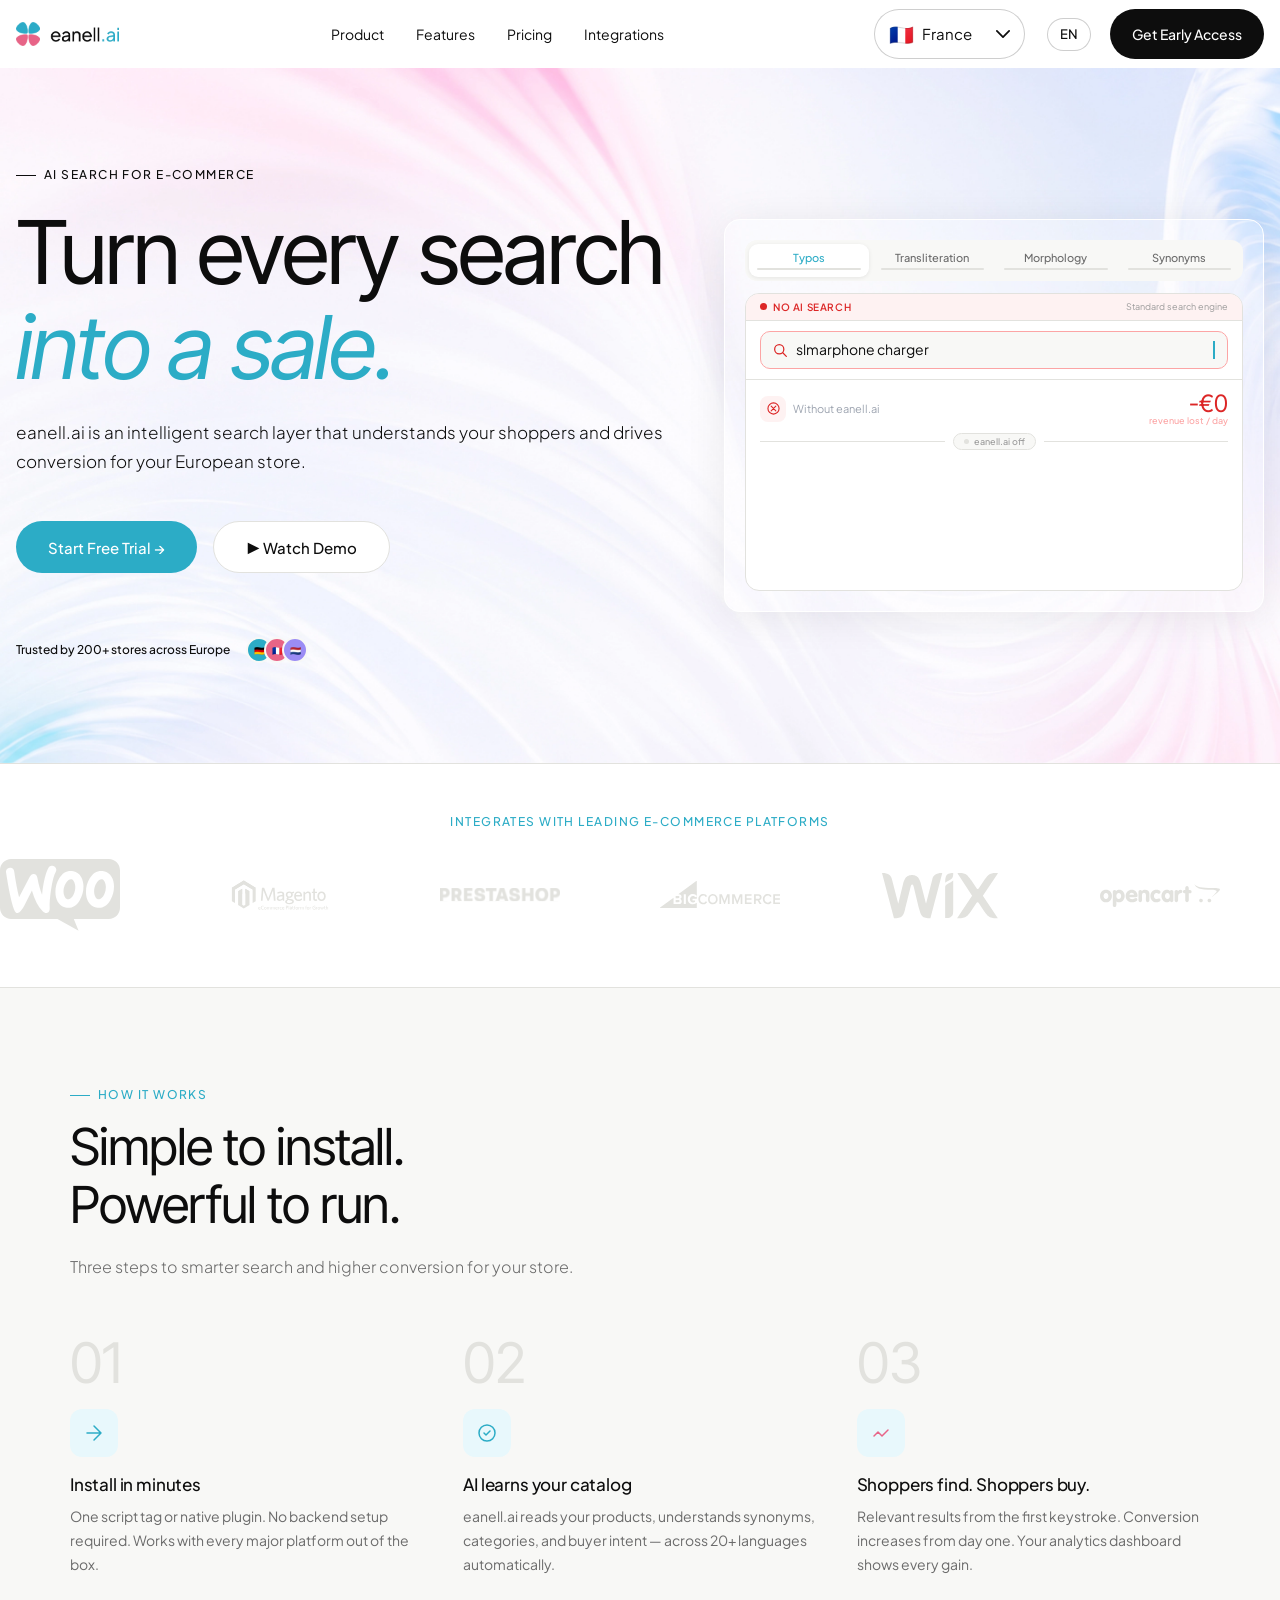
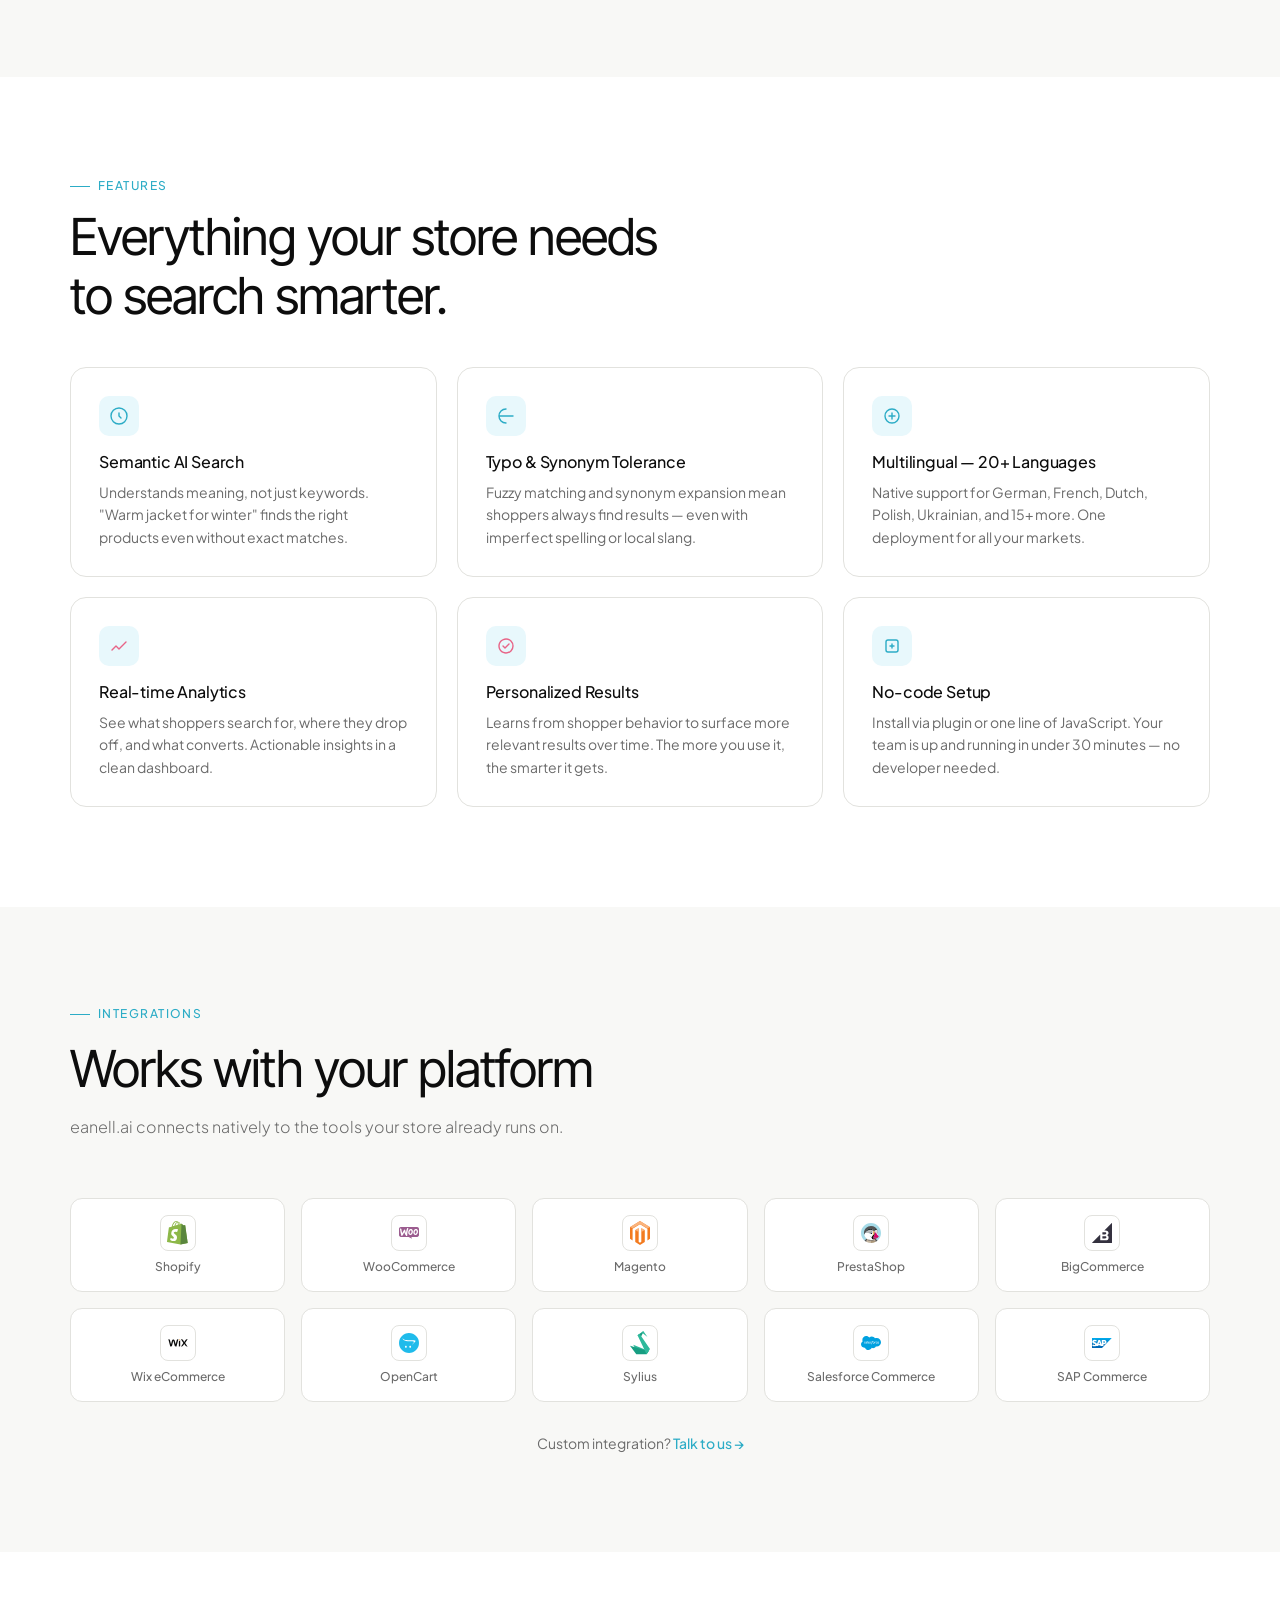
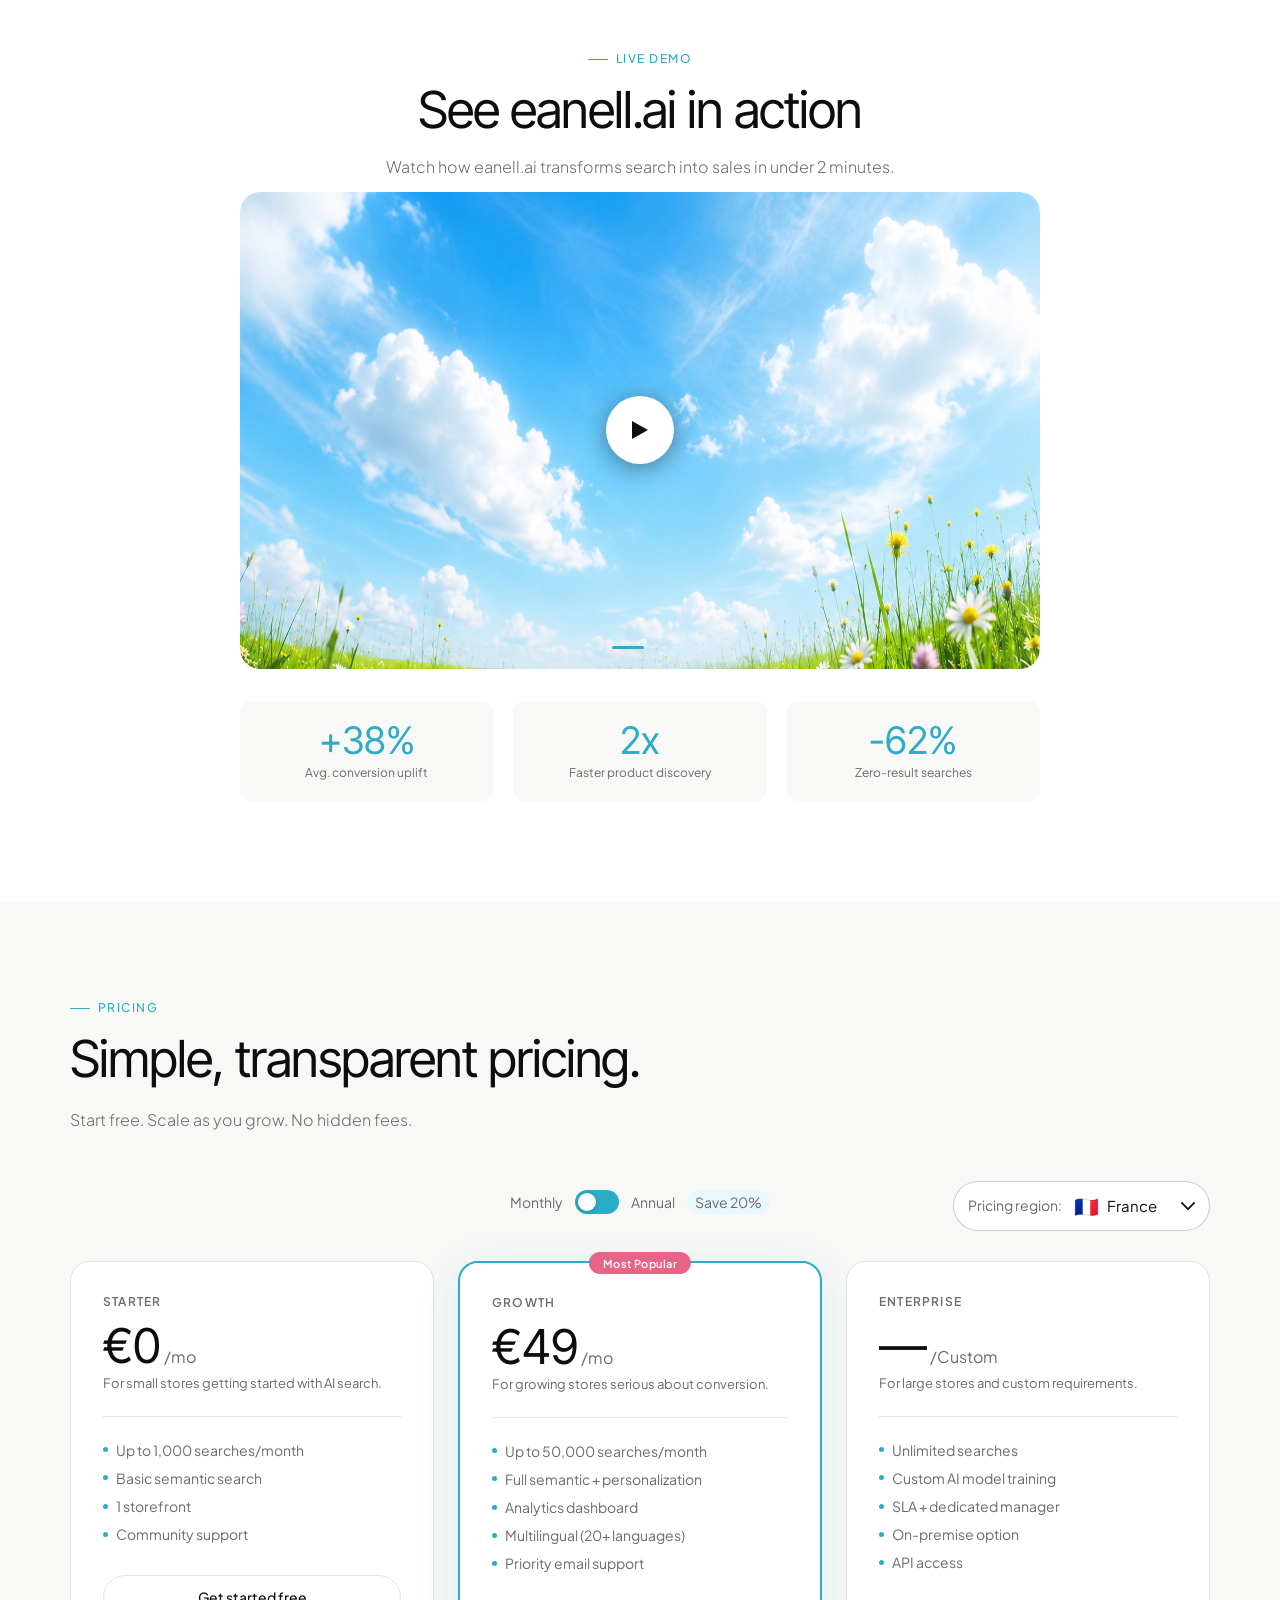
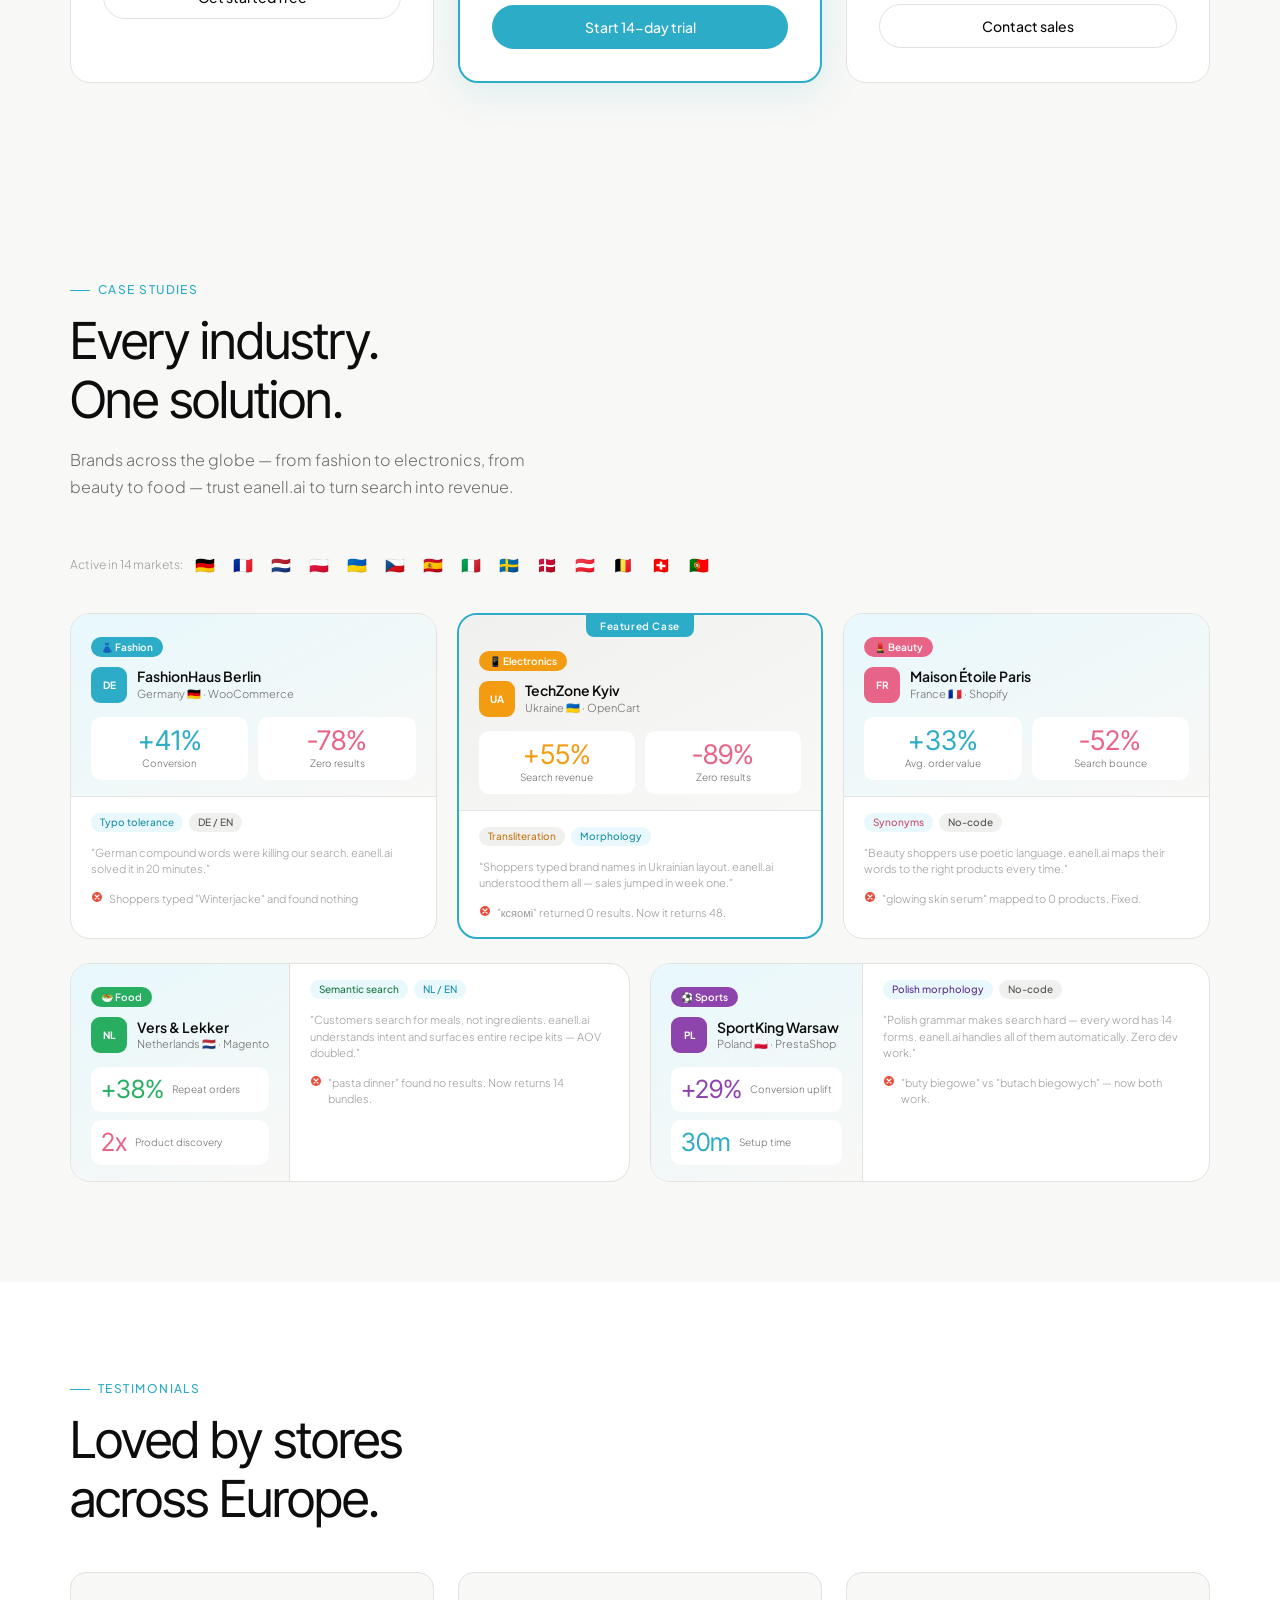
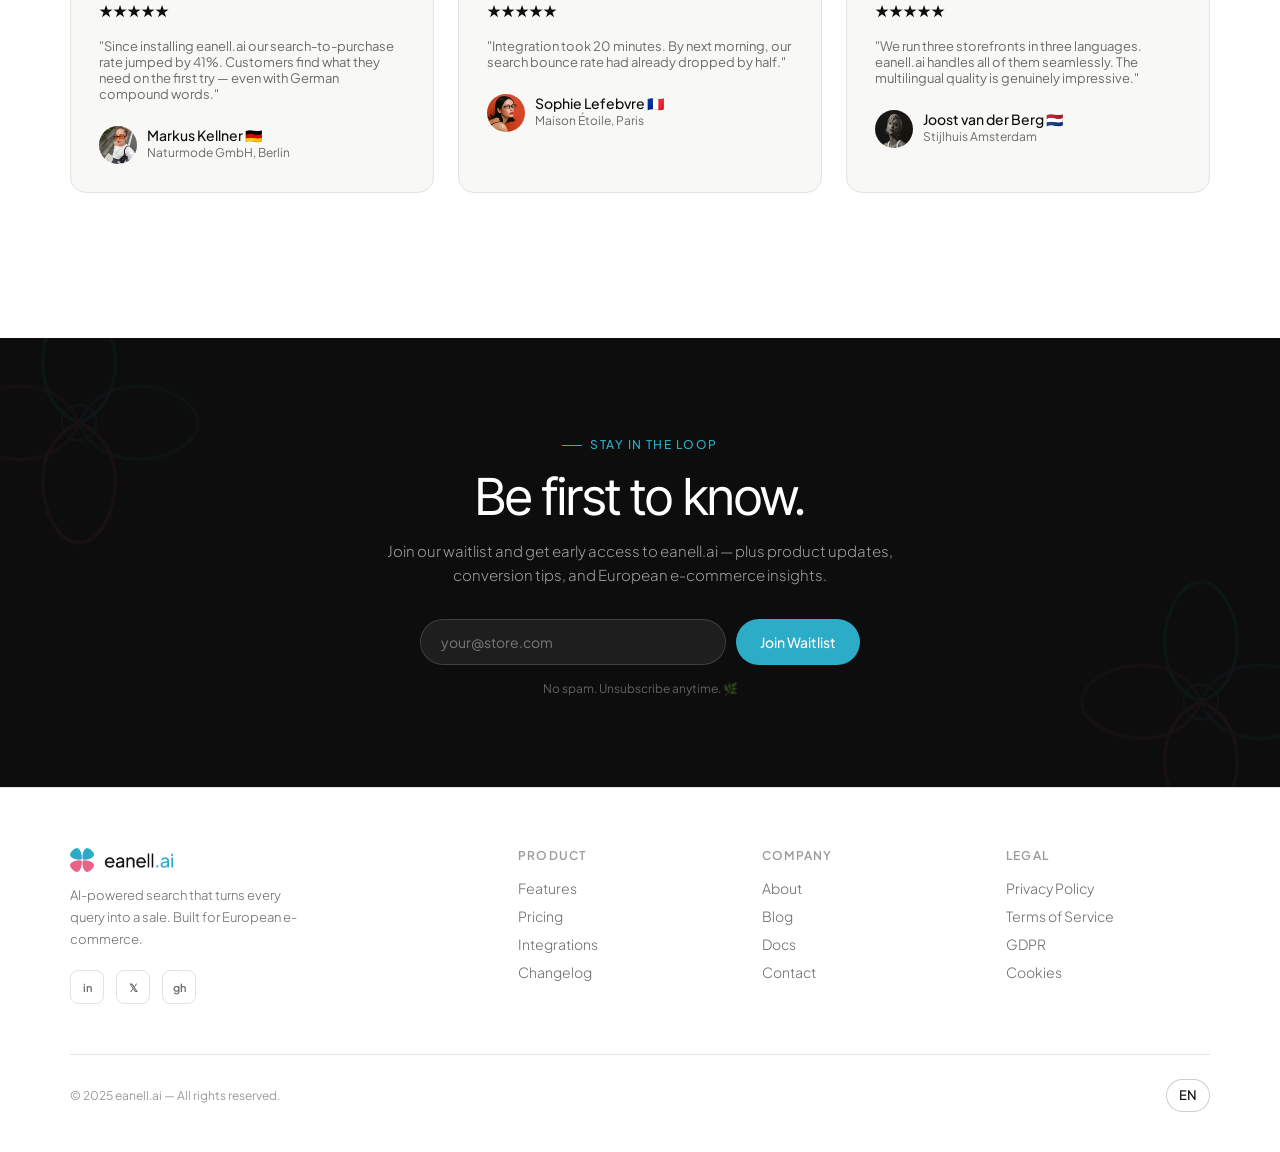
==== index.html @ e29afe1b "load" ====
<!doctype html>
<html lang="en">
	<head>
		<meta charset="UTF-8">
		<meta name="viewport" content="width=device-width, initial-scale=1, maximum-scale=1, minimum-scale=1, user-scalable=no">
		<link rel="preconnect" href="https://fonts.googleapis.com">
		<link rel="preconnect" href="https://fonts.gstatic.com" crossorigin="">
		<link rel="shortcut icon" href="./assets/img/favicon.ico">
		<title>Home Page</title>
		<link rel="modulepreload" crossorigin="" href="./js/app.min.js?v=1781347874906">
		<link rel="modulepreload" crossorigin="" href="./js/main.min.js?v=1781347874906">
		<link rel="modulepreload" crossorigin="" href="./js/slider.min.js?v=1781347874906">
		<link rel="modulepreload" crossorigin="" href="./js/hero.min.js?v=1781347874906">
		<link rel="modulepreload" crossorigin="" href="./js/dynamic.min.js?v=1781347874906">
		<link rel="modulepreload" crossorigin="" href="./js/menu.min.js?v=1781347874906">
		<link rel="stylesheet" crossorigin="" href="./css/style.min.css?v=1781347874906">
		<link href="https://fonts.googleapis.com/css2?family=Inter+Tight:ital@0;1&family=Plus+Jakarta+Sans:ital,wght@0,200..800;1,200..800&display=swap" rel="stylesheet">
		<link rel="stylesheet" crossorigin="" href="./css/main.min.css?v=1781347874906">
		<link rel="stylesheet" crossorigin="" href="./css/slider.min.css?v=1781347874906">
		<link rel="stylesheet" crossorigin="" href="./css/hero.min.css?v=1781347874906">
		<link rel="stylesheet" crossorigin="" href="./css/menu.min.css?v=1781347874906">
		<link rel="stylesheet" crossorigin="" href="./css/cases.min.css?v=1781347874906">
		<link rel="stylesheet" crossorigin="" href="./css/features.min.css?v=1781347874906">
		<link rel="stylesheet" crossorigin="" href="./css/howitworks.min.css?v=1781347874906">
		<link rel="stylesheet" crossorigin="" href="./css/integrations.min.css?v=1781347874906">
		<link rel="stylesheet" crossorigin="" href="./css/letstalk.min.css?v=1781347874906">
		<link rel="stylesheet" crossorigin="" href="./css/linescroll.min.css?v=1781347874906">
		<link rel="stylesheet" crossorigin="" href="./css/livedemo.min.css?v=1781347874906">
		<link rel="stylesheet" crossorigin="" href="./css/pricing.min.css?v=1781347874906">
		<link rel="stylesheet" crossorigin="" href="./css/reviews.min.css?v=1781347874906">
		<link rel="stylesheet" crossorigin="" href="./css/footer.min.css?v=1781347874906">
		<link rel="stylesheet" crossorigin="" href="./css/header.min.css?v=1781347874906">
	</head>
	<body>
		<div class="wrapper" data-top-position="">
			<header class="header">
				<div class="header__container">
					<div class="header__body">
						<a href="#" class="header__logo">
							<img alt="logo" loading="lazy" src="./assets/img/logo.webp">
						</a>
						<div class="header__menu menu">
							<nav class="menu__body">
								<div class="menu__head"></div>
								<ul class="menu__list">
									<li class="menu__item">
										<a data-fls-scrollto="#cases" data-fls-scrollto-header="" href="#" class="menu__link">Product</a>
									</li>
									<li class="menu__item">
										<a data-fls-scrollto="#features" data-fls-scrollto-header="" href="#" class="menu__link">Features</a>
									</li>
									<li class="menu__item">
										<a data-fls-scrollto="#pricing" data-fls-scrollto-header="" href="#" class="menu__link">Pricing</a>
									</li>
									<li class="menu__item">
										<a data-fls-scrollto="#integrations" data-fls-scrollto-header="" href="#" class="menu__link">Integrations</a>
									</li>
								</ul>
							</nav>
							<div class="menu__actions">
								<div data-sel-block="" class="menu__region region-block">
									<button type="button" class="region-block__current" data-sel-block-current="">
										<span class="region-block__value">
											<span data-sel-block-value="">
												<span class="region-block__flag">🇫🇷</span>
												<span class="region-block__name">France</span>
											</span>
										</span>
										<span class="region-block__arrow">
											<svg width="16" height="9" viewbox="0 0 16 9" fill="none" xmlns="http://www.w3.org/2000/svg">
												<path d="M1 1L8 8L15 1" stroke="currentColor" stroke-width="2" stroke-linecap="round" stroke-linejoin="round"></path>
											</svg>
										</span>
									</button>
									<div class="region-block__dropdown" data-sel-block-dropdown="">
										<div class="region-block__head">
											<div class="region-block__title">Your region is France</div>
											<div class="region-block__text">We’ll personalize content for you region</div>
											<button type="button" class="region-block__btn button">Yes, France is correct</button>
											<form class="region-block__search search-field">
												<input autocomplete="off" type="text" name="search" placeholder="Search" class="search-field__input">
												<button type="submit" class="search-field__icon">
													<svg width="18" height="18" viewbox="0 0 18 18" fill="none" xmlns="http://www.w3.org/2000/svg">
														<path d="M6.75 11.25L2.25 15.75M10.5 12.75C13.3995 12.75 15.75 10.3995 15.75 7.5C15.75 4.60051 13.3995 2.25 10.5 2.25C7.6005 2.25 5.25 4.60051 5.25 7.5C5.25 10.3995 7.6005 12.75 10.5 12.75Z" stroke="currentColor" stroke-width="2" stroke-linecap="round" stroke-linejoin="round"></path>
													</svg>
												</button>
											</form>
										</div>
										<div class="region-block__scroll">
											<div class="region-block__options">
												<button data-sel-block-btn="" type="button" class="region-block__option is-active">
													<span class="region-block__flag">🇫🇷</span>
													<span class="region-block__name">France</span>
												</button>
												<button data-sel-block-btn="" type="button" class="region-block__option">
													<span class="region-block__flag">🇺🇦</span>
													<span class="region-block__name">Ukraine</span>
												</button>
												<button data-sel-block-btn="" type="button" class="region-block__option">
													<span class="region-block__flag">🇺🇸</span>
													<span class="region-block__name">USA</span>
												</button>
												<button data-sel-block-btn="" type="button" class="region-block__option">
													<span class="region-block__flag">🇩🇪</span>
													<span class="region-block__name">Germany</span>
												</button>
												<button data-sel-block-btn="" type="button" class="region-block__option">
													<span class="region-block__flag">🇵🇱</span>
													<span class="region-block__name">Poland</span>
												</button>
											</div>
										</div>
									</div>
								</div>
								<div data-fls-dynamic=".menu__head, 768" class="menu__lang lang-block" data-drop-block="">
									<button type="button" class="lang-block__current" data-drop-toggle="">EN</button>
									<div class="lang-block__dropdown">
										<a href="#" class="lang-block__link is-active">English</a>
										<a href="#" class="lang-block__link">Українська</a>
									</div>
								</div>
								<button data-fls-scrollto="#letstalk" data-fls-scrollto-header="" type="button" class="menu__btn button button--third">Get Early Access</button>
								<button type="button" data-fls-menu="" class="menu__icon icon-menu">
									<span></span>
								</button>
							</div>
						</div>
					</div>
				</div>
			</header>
			<main class="page">
				<section class="hero">
					<div class="hero__container">
						<div class="hero__body">
							<div class="hero__content">
								<div class="hero__subtitle subtitle">AI Search for E-commerce</div>
								<h1 class="hero__title title title--h1">
									Turn every search
									<br>
									<span>into a sale.</span>
								</h1>
								<div class="hero__text">
									eanell.ai is an intelligent search layer that understands your
					shoppers and drives conversion for your European store.
								</div>
								<div class="hero__btns">
									<a href="#" class="hero__btn button">Start Free Trial →</a>
									<a data-fls-scrollto="#livedemo" data-fls-scrollto-header="" href="#" class="hero__btn button button--secondary">▶ Watch Demo</a>
								</div>
								<div class="hero__bottom">
									<div class="hero__bottom-text">Trusted by 200+ stores across Europe</div>
									<div class="hero__bottom-items">
										<div class="hero__bottom-item">🇩🇪</div>
										<div class="hero__bottom-item">🇫🇷</div>
										<div class="hero__bottom-item">🇳🇱</div>
									</div>
								</div>
							</div>
							<!-- Mockup компонент -->
							<div class="hero__mockup">
								<div class="mockup">
									<div class="mockup__container">
										<!-- Табы -->
										<div class="mockup__tabs">
											<button class="mockup__tab active" data-mockup="tab-btn" id="mockup-tab-0">
												<span data-mockup="tab-label">Typos</span>
												<div class="mockup__progress-bar">
													<div class="mockup__progress-fill" id="mockup-prog-0"></div>
												</div>
											</button>
											<button class="mockup__tab" data-mockup="tab-btn" id="mockup-tab-1">
												<span data-mockup="tab-label">Transliteration</span>
												<div class="mockup__progress-bar">
													<div class="mockup__progress-fill" id="mockup-prog-1"></div>
												</div>
											</button>
											<button class="mockup__tab" data-mockup="tab-btn" id="mockup-tab-2">
												<span data-mockup="tab-label">Morphology</span>
												<div class="mockup__progress-bar">
													<div class="mockup__progress-fill" id="mockup-prog-2"></div>
												</div>
											</button>
											<button class="mockup__tab" data-mockup="tab-btn" id="mockup-tab-3">
												<span data-mockup="tab-label">Synonyms</span>
												<div class="mockup__progress-bar">
													<div class="mockup__progress-fill" id="mockup-prog-3"></div>
												</div>
											</button>
										</div>
										<!-- Карточка поиска -->
										<div class="mockup__card">
											<!-- Статус бар -->
											<div class="mockup__status-bar" data-mockup="status-bar">
												<div class="mockup__status-left">
													<div class="mockup__status-dot" data-mockup="status-dot"></div>
													<span class="mockup__status-text" data-mockup="status-text">No AI Search</span>
												</div>
												<span class="mockup__status-right" data-mockup="status-right">Standard search
									engine</span>
											</div>
											<!-- Строка поиска -->
											<div class="mockup__search-bar">
												<div class="mockup__search-input" data-mockup="search-input">
													<span class="mockup__search-icon">
														<svg width="15" height="15" viewbox="0 0 18 18" fill="none">
															<circle cx="7.5" cy="7.5" r="5.5" stroke="#dc2626" stroke-width="1.5" data-mockup="icon-circle"></circle>
															<path d="M12 12L16 16" stroke="#dc2626" stroke-width="1.5" stroke-linecap="round" data-mockup="icon-line"></path>
														</svg>
													</span>
													<span class="mockup__search-query" data-mockup="query"></span>
													<span class="mockup__search-badge" data-mockup="badge"></span>
													<span class="mockup__search-cursor"></span>
												</div>
											</div>
											<!-- Блок с деньгами -->
											<div class="mockup__money">
												<!-- Без AI -->
												<div class="mockup__row-without">
													<div class="mockup__row-left">
														<div class="mockup__icon-box mockup__icon-box--error">
															<svg width="13" height="13" viewbox="0 0 14 14" fill="none">
																<circle cx="7" cy="7" r="6" stroke="#dc2626" stroke-width="1.2"></circle>
																<path d="M4.5 4.5l5 5M9.5 4.5l-5 5" stroke="#dc2626" stroke-width="1.2" stroke-linecap="round"></path>
															</svg>
														</div>
														<span class="mockup__row-label mockup__row-label--error" data-mockup="without-label">Without eanell.ai</span>
													</div>
													<div class="mockup__counter">
														<div class="mockup__counter-value mockup__counter-value--loss" data-mockup="lost-counter">-€0</div>
														<div class="mockup__counter-label mockup__counter-label--loss" data-mockup="lost-sub">revenue lost / day</div>
													</div>
												</div>
												<!-- Разделитель -->
												<div class="mockup__divider">
													<div class="mockup__divider-line"></div>
													<div class="mockup__ai-switch" data-mockup="ai-switch">
														<div class="mockup__ai-dot" data-mockup="ai-dot"></div>
														<span class="mockup__ai-text" data-mockup="ai-text">eanell.ai off</span>
													</div>
													<div class="mockup__divider-line"></div>
												</div>
												<!-- С AI -->
												<div class="mockup__row-with" data-mockup="row-with">
													<div class="mockup__row-left">
														<div class="mockup__icon-box mockup__icon-box--success">
															<svg width="13" height="13" viewbox="0 0 14 14" fill="none">
																<circle cx="7" cy="7" r="6" stroke="var(--color-cyan-47)" stroke-width="1.2"></circle>
																<path d="M4 7l2.5 2.5L10 4" stroke="var(--color-cyan-47)" stroke-width="1.2" stroke-linecap="round" stroke-linejoin="round"></path>
															</svg>
														</div>
														<span class="mockup__row-label mockup__row-label--success">eanell.ai</span>
													</div>
													<div class="mockup__counter">
														<div class="mockup__counter-value mockup__counter-value--gain" data-mockup="earn-counter">+€0</div>
														<div class="mockup__counter-label mockup__counter-label--gain" data-mockup="earn-sub">revenue recovered / day</div>
													</div>
												</div>
											</div>
											<!-- Результаты поиска (товары) -->
											<div class="mockup__products" data-mockup="products">
												<div class="mockup__products-grid">
													<div class="mockup__product-card">
														<div class="mockup__product-img" id="mockup-p1-img">
															<img id="mockup-p1-photo" src="./assets/img/logos/nivea.svg" alt="">
														</div>
														<div class="mockup__product-info">
															<div class="mockup__product-name" id="mockup-p1-name">Nivea Day Cream</div>
															<div class="mockup__product-price mockup__product-price--teal" id="mockup-p1-price">€12</div>
														</div>
													</div>
													<div class="mockup__product-card">
														<div class="mockup__product-img" id="mockup-p2-img">
															<img id="mockup-p2-photo" src="./assets/img/logos/loreal-paris-black-logo.svg" alt="">
														</div>
														<div class="mockup__product-info">
															<div class="mockup__product-name" id="mockup-p2-name">L'Oréal Serum</div>
															<div class="mockup__product-price mockup__product-price--rose" id="mockup-p2-price">€24</div>
														</div>
													</div>
													<div class="mockup__product-card">
														<div class="mockup__product-img" id="mockup-p3-img">
															<img id="mockup-p3-photo" src="./assets/img/logos/vichy.svg" alt="">
														</div>
														<div class="mockup__product-info">
															<div class="mockup__product-name" id="mockup-p3-name">Vichy Eye Cream</div>
															<div class="mockup__product-price mockup__product-price--teal" id="mockup-p3-price">€18</div>
														</div>
													</div>
												</div>
											</div>
										</div>
									</div>
								</div>
							</div>
						</div>
					</div>
				</section>
				<script>
          document.addEventListener('DOMContentLoaded', function () {
            if (typeof initMockup === 'function') {
              initMockup('en');
            }
          });
				</script>
				<section class="linescroll">
					<div class="linescroll__container">
						<h2 class="linescroll__title">Integrates with leading e-commerce platforms</h2>
					</div>
					<div data-fls-marquee="" data-fls-marquee-space="100" class="linescroll__items">
						<div class="linescroll__item">
							<img src="./assets/img/logos/woocommerce.svg" width="120" height="72" alt="Image" loading="lazy">
						</div>
						<div class="linescroll__item">
							<img src="./assets/img/logos/magento.svg" width="120" height="56" alt="Image" loading="lazy">
						</div>
						<div class="linescroll__item">
							<img src="./assets/img/logos/prestashop.svg" width="120" height="14" alt="Image" loading="lazy">
						</div>
						<div class="linescroll__item">
							<img src="./assets/img/logos/bigcommerce.svg" width="120" height="28" alt="Image" loading="lazy">
						</div>
						<div class="linescroll__item">
							<img src="./assets/img/logos/wix.svg" width="120" height="47" alt="Image" loading="lazy">
						</div>
						<div class="linescroll__item">
							<img src="./assets/img/logos/opencart.svg" width="120" height="23" alt="Image" loading="lazy">
						</div>
						<div class="linescroll__item">
							<img src="./assets/img/logos/sylius.svg" width="120" height="35" alt="Image" loading="lazy">
						</div>
						<div class="linescroll__item">
							<img src="./assets/img/logos/salesforce.svg" width="120" height="84" alt="Image" loading="lazy">
						</div>
						<div class="linescroll__item">
							<img src="./assets/img/logos/sap.svg" width="120" height="59" alt="Image" loading="lazy">
						</div>
						<div class="linescroll__item">
							<img src="./assets/img/logos/shopify.svg" width="120" height="34" alt="Image" loading="lazy">
						</div>
					</div>
				</section>
				<section class="howitworks">
					<div class="howitworks__container">
						<div class="howitworks__head">
							<div class="howitworks__subtitle subtitle">How it works</div>
							<h2 class="howitworks__title title title--h2">
								Simple to install.
								<br>
								Powerful to run.
							</h2>
							<div class="howitworks__text">Three steps to smarter search and higher conversion for your store.</div>
						</div>
						<div class="howitworks__items">
							<div class="howitworks__item">
								<div class="howitworks__item-icon">
									<svg width="22" height="22" viewbox="0 0 22 22" fill="none" xmlns="http://www.w3.org/2000/svg">
										<path d="M4 11H18M11 18L18 11L11 4" stroke="#2CACC6" stroke-width="1.5" stroke-linecap="round" stroke-linejoin="round"></path>
									</svg>
								</div>
								<div class="howitworks__item-title">Install in minutes</div>
								<div class="howitworks__item-text">
									One script tag or native plugin. No backend setup
					required. Works with every major platform out of the
					box.
								</div>
							</div>
							<div class="howitworks__item">
								<div class="howitworks__item-icon">
									<svg width="22" height="22" viewbox="0 0 22 22" fill="none" xmlns="http://www.w3.org/2000/svg">
										<path d="M11 19C15.4183 19 19 15.4183 19 11C19 6.58172 15.4183 3 11 3C6.58172 3 3 6.58172 3 11C3 15.4183 6.58172 19 11 19Z" stroke="#2CACC6" stroke-width="1.5"></path>
										<path d="M8 11L10 13L14 9" stroke="#2CACC6" stroke-width="1.5" stroke-linecap="round" stroke-linejoin="round"></path>
									</svg>
								</div>
								<div class="howitworks__item-title">AI learns your catalog</div>
								<div class="howitworks__item-text">
									eanell.ai reads your products, understands
					synonyms, categories, and buyer intent — across
					20+ languages automatically.
								</div>
							</div>
							<div class="howitworks__item">
								<div class="howitworks__item-icon">
									<svg width="22" height="22" viewbox="0 0 22 22" fill="none" xmlns="http://www.w3.org/2000/svg">
										<path d="M4 14L8 10L12 14L18 8" stroke="#E86487" stroke-width="1.5" stroke-linecap="round" stroke-linejoin="round"></path>
									</svg>
								</div>
								<div class="howitworks__item-title">Shoppers find. Shoppers buy.</div>
								<div class="howitworks__item-text">
									Relevant results from the first keystroke. Conversion
					increases from day one. Your analytics dashboard
					shows every gain.
								</div>
							</div>
						</div>
					</div>
				</section>
				<section id="features" class="features">
					<div class="features__container">
						<div class="features__head">
							<div class="features__subtitle subtitle">Features</div>
							<h2 class="features__title title title--h2">Everything your store needs to search smarter.</h2>
						</div>
						<div class="features__items">
							<div class="features__item">
								<div class="features__item-icon">
									<svg width="20" height="20" viewbox="0 0 20 20" fill="none" xmlns="http://www.w3.org/2000/svg">
										<path d="M2 10C2 12.1217 2.84285 14.1566 4.34315 15.6569C5.84344 17.1571 7.87827 18 10 18C12.1217 18 14.1566 17.1571 15.6569 15.6569C17.1571 14.1566 18 12.1217 18 10C18 7.87827 17.1571 5.84344 15.6569 4.34315C14.1566 2.84285 12.1217 2 10 2C7.87827 2 5.84344 2.84285 4.34315 4.34315C2.84285 5.84344 2 7.87827 2 10Z" stroke="#2CACC6" stroke-width="1.4"></path>
										<path d="M10 7V10L12 12" stroke="#2CACC6" stroke-width="1.4" stroke-linecap="round"></path>
									</svg>
								</div>
								<div class="features__item-title">Semantic AI Search</div>
								<div class="features__item-text">
									Understands meaning, not just keywords.
					"Warm jacket for winter" finds the right
					products even without exact matches.
								</div>
							</div>
							<div class="features__item">
								<div class="features__item-icon">
									<svg width="20" height="20" viewbox="0 0 20 20" fill="none" xmlns="http://www.w3.org/2000/svg">
										<path d="M3 10H17M3 10C3 6.1 6 3 10 3M3 10C3 13.9 6 17 10 17" stroke="#2CACC6" stroke-width="1.4" stroke-linecap="round"></path>
									</svg>
								</div>
								<div class="features__item-title">Typo & Synonym Tolerance</div>
								<div class="features__item-text">
									Fuzzy matching and synonym expansion mean
					shoppers always find results — even with
					imperfect spelling or local slang.
								</div>
							</div>
							<div class="features__item">
								<div class="features__item-icon">
									<svg width="20" height="20" viewbox="0 0 20 20" fill="none" xmlns="http://www.w3.org/2000/svg">
										<path d="M10 17C13.866 17 17 13.866 17 10C17 6.13401 13.866 3 10 3C6.13401 3 3 6.13401 3 10C3 13.866 6.13401 17 10 17Z" stroke="#2CACC6" stroke-width="1.4"></path>
										<path d="M7 10H13M10 7V13" stroke="#2CACC6" stroke-width="1.4" stroke-linecap="round"></path>
									</svg>
								</div>
								<div class="features__item-title">Multilingual — 20+ Languages</div>
								<div class="features__item-text">
									Native support for German, French, Dutch,
					Polish, Ukrainian, and 15+ more. One
					deployment for all your markets.
								</div>
							</div>
							<div class="features__item">
								<div class="features__item-icon">
									<svg width="20" height="20" viewbox="0 0 20 20" fill="none" xmlns="http://www.w3.org/2000/svg">
										<path d="M3 14L7 10L10 13L17 6" stroke="#E86487" stroke-width="1.4" stroke-linecap="round" stroke-linejoin="round"></path>
									</svg>
								</div>
								<div class="features__item-title">Real-time Analytics</div>
								<div class="features__item-text">
									See what shoppers search for, where they
					drop off, and what converts. Actionable
					insights in a clean dashboard.
								</div>
							</div>
							<div class="features__item">
								<div class="features__item-icon">
									<svg width="20" height="20" viewbox="0 0 20 20" fill="none" xmlns="http://www.w3.org/2000/svg">
										<path d="M10 3C9.08075 3 8.1705 3.18106 7.32122 3.53284C6.47194 3.88463 5.70026 4.40024 5.05025 5.05025C4.40024 5.70026 3.88463 6.47194 3.53284 7.32122C3.18106 8.1705 3 9.08075 3 10C3 10.9193 3.18106 11.8295 3.53284 12.6788C3.88463 13.5281 4.40024 14.2997 5.05025 14.9497C5.70026 15.5998 6.47194 16.1154 7.32122 16.4672C8.1705 16.8189 9.08075 17 10 17C11.8565 17 13.637 16.2625 14.9497 14.9497C16.2625 13.637 17 11.8565 17 10C17 8.14348 16.2625 6.36301 14.9497 5.05025C13.637 3.7375 11.8565 3 10 3Z" stroke="#E86487" stroke-width="1.4"></path>
										<path d="M7 10L9 12L13 8" stroke="#E86487" stroke-width="1.4" stroke-linecap="round" stroke-linejoin="round"></path>
									</svg>
								</div>
								<div class="features__item-title">Personalized Results</div>
								<div class="features__item-text">
									Learns from shopper behavior to surface more
					relevant results over time. The more you use it,
					the smarter it gets.
								</div>
							</div>
							<div class="features__item">
								<div class="features__item-icon">
									<svg width="20" height="20" viewbox="0 0 20 20" fill="none" xmlns="http://www.w3.org/2000/svg">
										<path d="M14 4H6C4.89543 4 4 4.89543 4 6V14C4 15.1046 4.89543 16 6 16H14C15.1046 16 16 15.1046 16 14V6C16 4.89543 15.1046 4 14 4Z" stroke="#2CACC6" stroke-width="1.4"></path>
										<path d="M8 10H12M10 8V12" stroke="#2CACC6" stroke-width="1.4" stroke-linecap="round"></path>
									</svg>
								</div>
								<div class="features__item-title">No-code Setup</div>
								<div class="features__item-text">
									Install via plugin or one line of JavaScript. Your
					team is up and running in under 30 minutes —
					no developer needed.
								</div>
							</div>
						</div>
					</div>
				</section>
				<section id="integrations" class="integrations">
					<div class="integrations__container">
						<div class="integrations__head">
							<div class="integrations__subtitle subtitle">Integrations</div>
							<h2 class="integrations__title title title--h2">Works with your platform</h2>
							<div class="integrations__text">eanell.ai connects natively to the tools your store already runs on.</div>
						</div>
						<div class="integrations__items">
							<div class="integrations__item">
								<div class="integrations__item-icon">
									<img src="./assets/img/logos/shopify-2.svg" width="21" height="24" alt="Image" loading="lazy">
								</div>
								<div class="integrations__item-title">Shopify</div>
							</div>
							<div class="integrations__item">
								<div class="integrations__item-icon">
									<img src="./assets/img/logos/woo.svg" width="20" height="12" alt="Image" loading="lazy">
								</div>
								<div class="integrations__item-title">WooCommerce</div>
							</div>
							<div class="integrations__item">
								<div class="integrations__item-icon">
									<img src="./assets/img/logos/magento-2.svg" width="20" height="24" alt="Image" loading="lazy">
								</div>
								<div class="integrations__item-title">Magento</div>
							</div>
							<div class="integrations__item">
								<div class="integrations__item-icon">
									<img src="./assets/img/logos/prestashop-2.svg" width="20" height="20" alt="Image" loading="lazy">
								</div>
								<div class="integrations__item-title">PrestaShop</div>
							</div>
							<div class="integrations__item">
								<div class="integrations__item-icon">
									<img src="./assets/img/logos/bigcommerce-2.svg" width="20" height="20" alt="Image" loading="lazy">
								</div>
								<div class="integrations__item-title">BigCommerce</div>
							</div>
							<div class="integrations__item">
								<div class="integrations__item-icon">
									<img src="./assets/img/logos/wix-2.svg" width="20" height="8" alt="Image" loading="lazy">
								</div>
								<div class="integrations__item-title">Wix eCommerce</div>
							</div>
							<div class="integrations__item">
								<div class="integrations__item-icon">
									<img src="./assets/img/logos/opencart-2.svg" width="20" height="20" alt="Image" loading="lazy">
								</div>
								<div class="integrations__item-title">OpenCart</div>
							</div>
							<div class="integrations__item">
								<div class="integrations__item-icon">
									<img src="./assets/img/logos/sylius-2.svg" width="20" height="24" alt="Image" loading="lazy">
								</div>
								<div class="integrations__item-title">Sylius</div>
							</div>
							<div class="integrations__item">
								<div class="integrations__item-icon">
									<img src="./assets/img/logos/saleforce-2.svg" width="20" height="14" alt="Image" loading="lazy">
								</div>
								<div class="integrations__item-title">Salesforce Commerce</div>
							</div>
							<div class="integrations__item">
								<div class="integrations__item-icon">
									<img src="./assets/img/logos/sap-2.svg" width="20" height="10" alt="Image" loading="lazy">
								</div>
								<div class="integrations__item-title">SAP Commerce</div>
							</div>
						</div>
						<div class="integrations__bottom">
							<div class="integrations__bottom-text">
								Custom integration?
								<a href="#">Talk to us →</a>
							</div>
						</div>
					</div>
				</section>
				<section id="livedemo" class="livedemo">
					<div class="livedemo__container">
						<div class="livedemo__head">
							<div class="livedemo__subtitle subtitle">Live Demo</div>
							<h2 class="livedemo__title title title--h2">See eanell.ai in action</h2>
							<div class="livedemo__text">Watch how eanell.ai transforms search into sales in under 2 minutes.</div>
						</div>
						<div data-fls-slider="" class="livedemo__slider swiper">
							<div class="livedemo__wrapper swiper-wrapper">
								<div class="livedemo__slide swiper-slide">
									<div class="video-block">
										<div class="video-block__poster">
											<img width="800" height="475" alt="Image" loading="lazy" src="./assets/img/poster.webp">
										</div>
										<button type="button" class="video-block__play">
											<svg width="20" height="22" viewbox="0 0 20 22" fill="none" xmlns="http://www.w3.org/2000/svg">
												<path d="M2 2L18 11L2 20V2Z" fill="currentColor"></path>
											</svg>
										</button>
										<video class="video-block__video" muted playsinline="" preload="auto">
											<source src="./assets/video/video-8.mp4" type="video/mp4">
										</video>
									</div>
								</div>
								<div class="livedemo__slide swiper-slide">
									<div class="video-block">
										<div class="video-block__poster">
											<img width="800" height="475" alt="Image" loading="lazy" src="./assets/img/poster.webp">
										</div>
										<button type="button" class="video-block__play">
											<svg width="20" height="22" viewbox="0 0 20 22" fill="none" xmlns="http://www.w3.org/2000/svg">
												<path d="M2 2L18 11L2 20V2Z" fill="currentColor"></path>
											</svg>
										</button>
										<video class="video-block__video" muted playsinline="" preload="auto">
											<source src="./assets/video/video-8.mp4" type="video/mp4">
										</video>
									</div>
								</div>
								<div class="livedemo__slide swiper-slide">
									<div class="video-block">
										<div class="video-block__poster">
											<img width="800" height="475" alt="Image" loading="lazy" src="./assets/img/poster.webp">
										</div>
										<button type="button" class="video-block__play">
											<svg width="20" height="22" viewbox="0 0 20 22" fill="none" xmlns="http://www.w3.org/2000/svg">
												<path d="M2 2L18 11L2 20V2Z" fill="currentColor"></path>
											</svg>
										</button>
										<video class="video-block__video" muted playsinline="" preload="auto">
											<source src="./assets/video/video-8.mp4" type="video/mp4">
										</video>
									</div>
								</div>
							</div>
							<div class="swiper-pagination"></div>
						</div>
						<div class="livedemo__items">
							<div class="livedemo__item">
								<div class="livedemo__item-value">+38%</div>
								<div class="livedemo__item-label">Avg. conversion uplift</div>
							</div>
							<div class="livedemo__item">
								<div class="livedemo__item-value">2x</div>
								<div class="livedemo__item-label">Faster product discovery</div>
							</div>
							<div class="livedemo__item">
								<div class="livedemo__item-value">-62%</div>
								<div class="livedemo__item-label">Zero-result searches</div>
							</div>
						</div>
					</div>
				</section>
				<section id="pricing" class="pricing">
					<div class="pricing__container">
						<div class="pricing__head">
							<div class="pricing__subtitle subtitle">Pricing</div>
							<h2 class="pricing__title title title--h2">Simple, transparent pricing.</h2>
							<div class="pricing__text">Start free. Scale as you grow. No hidden fees.</div>
						</div>
						<div class="pricing__top">
							<div class="pricing__toggle">
								<div class="pricing__toggle-label">Monthly</div>
								<button type="button" class="pricing__toggle-switch toggle-switch" data-toggle-active=""></button>
								<div class="pricing__toggle-label">Annual</div>
								<div class="pricing__toggle-save">Save 20%</div>
							</div>
							<div data-sel-block="" class="pricing__region region-block">
								<button type="button" class="region-block__current" data-sel-block-current="">
									<span class="region-block__value">
										<span class="region-block__label">Pricing region:</span>
										<span data-sel-block-value="">
											<span class="region-block__flag">🇫🇷</span>
											<span class="region-block__name">France</span>
										</span>
									</span>
									<span class="region-block__arrow">
										<svg width="16" height="9" viewbox="0 0 16 9" fill="none" xmlns="http://www.w3.org/2000/svg">
											<path d="M1 1L8 8L15 1" stroke="currentColor" stroke-width="2" stroke-linecap="round" stroke-linejoin="round"></path>
										</svg>
									</span>
								</button>
								<div class="region-block__dropdown" data-sel-block-dropdown="">
									<div class="region-block__head">
										<div class="region-block__title">Your region is France</div>
										<div class="region-block__text">WWe’ll adjust currency, taxes and plan availability based on your region.</div>
										<button type="button" class="region-block__btn button">Yes, France is correct</button>
									</div>
									<div class="region-block__scroll">
										<div class="region-block__options">
											<button data-sel-block-btn="" type="button" class="region-block__option is-active">
												<span class="region-block__flag">🇫🇷</span>
												<span class="region-block__name">France</span>
											</button>
											<button data-sel-block-btn="" type="button" class="region-block__option">
												<span class="region-block__flag">🇺🇦</span>
												<span class="region-block__name">Ukraine</span>
											</button>
											<button data-sel-block-btn="" type="button" class="region-block__option">
												<span class="region-block__flag">🇺🇸</span>
												<span class="region-block__name">USA</span>
											</button>
											<button data-sel-block-btn="" type="button" class="region-block__option">
												<span class="region-block__flag">🇩🇪</span>
												<span class="region-block__name">Germany</span>
											</button>
											<button data-sel-block-btn="" type="button" class="region-block__option">
												<span class="region-block__flag">🇵🇱</span>
												<span class="region-block__name">Poland</span>
											</button>
										</div>
									</div>
								</div>
							</div>
						</div>
						<div class="pricing__items">
							<div class="pricing__item pricing-card">
								<div class="pricing-card__head">
									<div class="pricing-card__title">Starter</div>
									<div class="pricing-card__price">
										<span>€0</span>
										/mo
									</div>
									<div class="pricing-card__text">For small stores getting started with AI search.</div>
								</div>
								<div class="pricing-card__body">
									<ul class="pricing-card__list">
										<li>Up to 1,000 searches/month</li>
										<li>Basic semantic search</li>
										<li>1 storefront</li>
										<li>Community support</li>
									</ul>
									<a href="#" class="pricing-card__btn button button--secondary">Get started free</a>
								</div>
							</div>
							<div class="pricing__item pricing-card pricing-card--accent">
								<div class="pricing-card__badge">Most Popular</div>
								<div class="pricing-card__head">
									<div class="pricing-card__title">Growth</div>
									<div class="pricing-card__price">
										<span>€49</span>
										/mo
									</div>
									<div class="pricing-card__text">For growing stores serious about conversion.</div>
								</div>
								<div class="pricing-card__body">
									<ul class="pricing-card__list">
										<li>Up to 50,000 searches/month</li>
										<li>Full semantic + personalization</li>
										<li>Analytics dashboard</li>
										<li>Multilingual (20+ languages)</li>
										<li>Priority email support</li>
									</ul>
									<a href="#" class="pricing-card__btn button">Start 14-day trial</a>
								</div>
							</div>
							<div class="pricing__item pricing-card">
								<div class="pricing-card__head">
									<div class="pricing-card__title">Enterprise</div>
									<div class="pricing-card__price">
										<span>—</span>
										/Custom
									</div>
									<div class="pricing-card__text">For large stores and custom requirements.</div>
								</div>
								<div class="pricing-card__body">
									<ul class="pricing-card__list">
										<li>Unlimited searches</li>
										<li>Custom AI model training</li>
										<li>SLA + dedicated manager</li>
										<li>On-premise option</li>
										<li>API access</li>
									</ul>
									<a href="#" class="pricing-card__btn button button--secondary">Contact sales</a>
								</div>
							</div>
						</div>
					</div>
				</section>
				<section id="cases" class="cases">
					<div class="cases__container">
						<div class="cases__head">
							<div class="cases__subtitle subtitle">Case Studies</div>
							<h2 class="cases__title title title--h2">
								Every industry.
								<br>
								One solution.
							</h2>
							<div class="cases__text">
								Brands across the globe — from fashion to electronics, from
				beauty to food — trust eanell.ai to turn search into revenue.
							</div>
						</div>
						<div class="cases__markets">
							<div class="cases__markets-title">Active in 14 markets:</div>
							<div class="cases__markets-items">
								<div class="cases__markets-item">🇩🇪</div>
								<div class="cases__markets-item">🇫🇷</div>
								<div class="cases__markets-item">🇳🇱</div>
								<div class="cases__markets-item">🇵🇱</div>
								<div class="cases__markets-item">🇺🇦</div>
								<div class="cases__markets-item">🇨🇿</div>
								<div class="cases__markets-item">🇪🇸</div>
								<div class="cases__markets-item">🇮🇹</div>
								<div class="cases__markets-item">🇸🇪</div>
								<div class="cases__markets-item">🇩🇰</div>
								<div class="cases__markets-item">🇦🇹</div>
								<div class="cases__markets-item">🇧🇪</div>
								<div class="cases__markets-item">🇨🇭</div>
								<div class="cases__markets-item">🇵🇹</div>
							</div>
						</div>
						<div class="cases__items">
							<div class="case-card">
								<div class="case-card__head">
									<div class="case-card__badge">👗 Fashion</div>
									<div class="case-card__info">
										<div class="case-card__info-icon">DE</div>
										<div class="case-card__info-body">
											<div class="case-card__info-title">FashionHaus Berlin</div>
											<div class="case-card__info-text">Germany 🇩🇪 · WooCommerce</div>
										</div>
									</div>
									<div class="case-card__items">
										<div class="case-card__item">
											<div class="case-card__item-num">+41%</div>
											<div class="case-card__item-text">Conversion</div>
										</div>
										<div class="case-card__item">
											<div class="case-card__item-num rose-color">-78%</div>
											<div class="case-card__item-text">Zero results</div>
										</div>
									</div>
								</div>
								<div class="case-card__body">
									<div class="case-card__tags">
										<div class="case-card__tag cyan-color">Typo tolerance</div>
										<div class="case-card__tag">DE / EN</div>
									</div>
									<div class="case-card__quote">
										"German compound words were killing our search. eanell.ai solved it in 20 minutes."
									</div>
									<div class="case-card__pain">Shoppers typed "Winterjacke" and found nothing</div>
								</div>
							</div>
							<div class="case-card case-card--accent" style="--accent-color: #F39C12;">
								<div class="case-card__head">
									<div class="case-card__accent-badge">Featured Case</div>
									<div class="case-card__badge">📱 Electronics</div>
									<div class="case-card__info">
										<div class="case-card__info-icon">UA</div>
										<div class="case-card__info-body">
											<div class="case-card__info-title">TechZone Kyiv</div>
											<div class="case-card__info-text">Ukraine 🇺🇦 · OpenCart</div>
										</div>
									</div>
									<div class="case-card__items">
										<div class="case-card__item">
											<div class="case-card__item-num">+55%</div>
											<div class="case-card__item-text">Search revenue</div>
										</div>
										<div class="case-card__item">
											<div class="case-card__item-num rose-color">-89%</div>
											<div class="case-card__item-text">Zero results</div>
										</div>
									</div>
								</div>
								<div class="case-card__body">
									<div class="case-card__tags">
										<div class="case-card__tag orange-color">Transliteration</div>
										<div class="case-card__tag cyan-color">Morphology</div>
									</div>
									<div class="case-card__quote">
										"Shoppers typed brand names in Ukrainian layout. eanell.ai
						understood them all — sales jumped in week one."
									</div>
									<div class="case-card__pain">"ксяомі" returned 0 results. Now it returns 48.</div>
								</div>
							</div>
							<div class="case-card" style="--accent-color: #E86487;">
								<div class="case-card__head">
									<div class="case-card__badge">💄 Beauty</div>
									<div class="case-card__info">
										<div class="case-card__info-icon">FR</div>
										<div class="case-card__info-body">
											<div class="case-card__info-title">Maison Étoile Paris</div>
											<div class="case-card__info-text">France 🇫🇷 · Shopify</div>
										</div>
									</div>
									<div class="case-card__items">
										<div class="case-card__item">
											<div class="case-card__item-num cyan-color">+33%</div>
											<div class="case-card__item-text">Avg. order value</div>
										</div>
										<div class="case-card__item">
											<div class="case-card__item-num rose-color">-52%</div>
											<div class="case-card__item-text">Search bounce</div>
										</div>
									</div>
								</div>
								<div class="case-card__body">
									<div class="case-card__tags">
										<div class="case-card__tag rose-color">Synonyms</div>
										<div class="case-card__tag">No-code</div>
									</div>
									<div class="case-card__quote">
										"Beauty shoppers use poetic language. eanell.ai maps their words to the right products every
						time."
									</div>
									<div class="case-card__pain">"glowing skin serum" mapped to 0 products. Fixed.</div>
								</div>
							</div>
							<div class="case-card case-card--row" style="--accent-color: #27AE60;">
								<div class="case-card__head">
									<div class="case-card__badge">🥗 Food</div>
									<div class="case-card__info">
										<div class="case-card__info-icon">NL</div>
										<div class="case-card__info-body">
											<div class="case-card__info-title">Vers & Lekker</div>
											<div class="case-card__info-text">Netherlands 🇳🇱 · Magento</div>
										</div>
									</div>
									<div class="case-card__items">
										<div class="case-card__item">
											<div class="case-card__item-num">+38%</div>
											<div class="case-card__item-text">Repeat orders</div>
										</div>
										<div class="case-card__item">
											<div class="case-card__item-num rose-color">2x</div>
											<div class="case-card__item-text">Product discovery</div>
										</div>
									</div>
								</div>
								<div class="case-card__body">
									<div class="case-card__tags">
										<div class="case-card__tag green-color">Semantic search</div>
										<div class="case-card__tag cyan-color">NL / EN</div>
									</div>
									<div class="case-card__quote">
										"Customers search for meals, not ingredients. eanell.ai
						understands intent and surfaces entire recipe kits — AOV
						doubled."
									</div>
									<div class="case-card__pain">"pasta dinner" found no results. Now returns 14 bundles.</div>
								</div>
							</div>
							<div class="case-card case-card--row" style="--accent-color: #8E44AD;">
								<div class="case-card__head">
									<div class="case-card__badge">⚽ Sports</div>
									<div class="case-card__info">
										<div class="case-card__info-icon">PL</div>
										<div class="case-card__info-body">
											<div class="case-card__info-title">SportKing Warsaw</div>
											<div class="case-card__info-text">Poland 🇵🇱 · PrestaShop</div>
										</div>
									</div>
									<div class="case-card__items">
										<div class="case-card__item">
											<div class="case-card__item-num">+29%</div>
											<div class="case-card__item-text">Conversion uplift</div>
										</div>
										<div class="case-card__item">
											<div class="case-card__item-num cyan-color">30m</div>
											<div class="case-card__item-text">Setup time</div>
										</div>
									</div>
								</div>
								<div class="case-card__body">
									<div class="case-card__tags">
										<div class="case-card__tag violet-color">Polish morphology</div>
										<div class="case-card__tag">No-code</div>
									</div>
									<div class="case-card__quote">
										"Polish grammar makes search hard — every word has 14 forms. eanell.ai handles all of them
						automatically. Zero dev work."
									</div>
									<div class="case-card__pain">"buty biegowe" vs "butach biegowych" — now both work.</div>
								</div>
							</div>
						</div>
					</div>
				</section>
				<section class="reviews">
					<div class="reviews__container">
						<div class="reviews__head">
							<div class="reviews__subtitle subtitle">Testimonials</div>
							<h2 class="reviews__title title title--h2">
								Loved by stores
								<br>
								across Europe.
							</h2>
						</div>
						<div class="reviews__items">
							<div class="reviews__item">
								<div class="reviews__item-stars">★★★★★</div>
								<div class="reviews__item-text">
									"Since installing eanell.ai our search-to-purchase
					rate jumped by 41%. Customers find what they need
					on the first try — even with German compound words."
								</div>
								<div class="reviews__item-author">
									<div class="reviews__item-img">
										<img alt="Image" loading="lazy" src="./assets/img/reviews/image-1.webp">
									</div>
									<div class="reviews__item-body">
										<div class="reviews__item-name">Markus Kellner 🇩🇪</div>
										<div class="reviews__item-info">Naturmode GmbH, Berlin</div>
									</div>
								</div>
							</div>
							<div class="reviews__item">
								<div class="reviews__item-stars">★★★★★</div>
								<div class="reviews__item-text">
									"Integration took 20 minutes. By next morning,
					our search bounce rate had already dropped by
					half."
								</div>
								<div class="reviews__item-author">
									<div class="reviews__item-img">
										<img alt="Image" loading="lazy" src="./assets/img/reviews/image-2.webp">
									</div>
									<div class="reviews__item-body">
										<div class="reviews__item-name">Sophie Lefebvre 🇫🇷</div>
										<div class="reviews__item-info">Maison Étoile, Paris</div>
									</div>
								</div>
							</div>
							<div class="reviews__item">
								<div class="reviews__item-stars">★★★★★</div>
								<div class="reviews__item-text">
									"We run three storefronts in three languages.
					eanell.ai handles all of them seamlessly. The
					multilingual quality is genuinely impressive."
								</div>
								<div class="reviews__item-author">
									<div class="reviews__item-img">
										<img alt="Image" loading="lazy" src="./assets/img/reviews/image-3.webp">
									</div>
									<div class="reviews__item-body">
										<div class="reviews__item-name">Joost van der Berg 🇳🇱</div>
										<div class="reviews__item-info">Stijlhuis Amsterdam</div>
									</div>
								</div>
							</div>
						</div>
					</div>
				</section>
				<section id="letstalk" class="letstalk">
					<div class="letstalk__container">
						<div class="letstalk__head">
							<div class="letstalk__subtitle subtitle">Stay in the loop</div>
							<h2 class="letstalk__title title title--h2">Be first to know.</h2>
							<div class="letstalk__text">
								Join our waitlist and get early access to eanell.ai — plus product updates,
				conversion tips, and European e-commerce insights.
							</div>
						</div>
						<form action="#" class="letstalk__form">
							<div class="letstalk__field">
								<input autocomplete="off" type="text" name="email" placeholder="your@store.com" class="letstalk__input input">
								<button type="submit" class="letstalk__send button">Join Waitlist</button>
							</div>
							<div class="letstalk__form-text">No spam. Unsubscribe anytime. 🌿</div>
						</form>
					</div>
				</section>
			</main>
			<footer class="footer">
				<div class="footer__container">
					<div class="footer__body">
						<div class="footer__info">
							<a href="#" class="footer__logo">
								<img alt="logo" src="./assets/img/logo.webp">
							</a>
							<div class="footer__text">
								AI-powered search that turns every
					query into a sale. Built for European e-
					commerce.
							</div>
							<div class="footer__socials socials-block">
								<a href="#" class="socials-block__link">in</a>
								<a href="#" class="socials-block__link">𝕏</a>
								<a href="#" class="socials-block__link">gh</a>
							</div>
						</div>
						<nav class="footer__menu">
							<div class="footer__menu-col">
								<div class="footer__menu-title">Product</div>
								<ul class="footer__menu-list">
									<li class="footer__menu-item">
										<a href="#" class="footer__menu-link">Features</a>
									</li>
									<li class="footer__menu-item">
										<a href="#" class="footer__menu-link">Pricing</a>
									</li>
									<li class="footer__menu-item">
										<a href="#" class="footer__menu-link">Integrations</a>
									</li>
									<li class="footer__menu-item">
										<a href="#" class="footer__menu-link">Changelog</a>
									</li>
								</ul>
							</div>
							<div class="footer__menu-col">
								<div class="footer__menu-title">Company</div>
								<ul class="footer__menu-list">
									<li class="footer__menu-item">
										<a href="#" class="footer__menu-link">About</a>
									</li>
									<li class="footer__menu-item">
										<a href="#" class="footer__menu-link">Blog</a>
									</li>
									<li class="footer__menu-item">
										<a href="#" class="footer__menu-link">Docs</a>
									</li>
									<li class="footer__menu-item">
										<a href="#" class="footer__menu-link">Contact</a>
									</li>
								</ul>
							</div>
							<div class="footer__menu-col">
								<div class="footer__menu-title">Legal</div>
								<ul class="footer__menu-list">
									<li class="footer__menu-item">
										<a href="#" class="footer__menu-link">Privacy Policy</a>
									</li>
									<li class="footer__menu-item">
										<a href="#" class="footer__menu-link">Terms of Service</a>
									</li>
									<li class="footer__menu-item">
										<a href="#" class="footer__menu-link">GDPR</a>
									</li>
									<li class="footer__menu-item">
										<a href="#" class="footer__menu-link">Cookies</a>
									</li>
								</ul>
							</div>
						</nav>
					</div>
					<div class="footer__bottom">
						<div class="footer__copy">© 2025 eanell.ai — All rights reserved.</div>
						<div class="footer__lang lang-block" data-drop-block="">
							<button type="button" class="lang-block__current" data-drop-toggle="">EN</button>
							<div class="lang-block__dropdown">
								<a href="#" class="lang-block__link is-active">English</a>
								<a href="#" class="lang-block__link">Українська</a>
							</div>
						</div>
					</div>
				</div>
			</footer>
		</div>
		<script type="module" crossorigin="" src="./js/index.min.js?v=1781347874906"></script>
	</body>
</html>
---- css/style.min.css ----
@charset "UTF-8";*{padding:0;margin:0;border:0}*,:after,:before{box-sizing:border-box}:after,:before{display:inline-block}body,html{height:100%}body{line-height:1;scrollbar-gutter:stable;-ms-text-size-adjust:100%;-moz-text-size-adjust:100%;-webkit-text-size-adjust:100%;-webkit-font-smoothing:antialiased;-moz-osx-font-smoothing:grayscale}button,input,textarea{font-family:inherit;font-size:inherit;line-height:inherit;color:inherit;background-color:transparent}input,textarea{width:100%}label{display:inline-block}button,option,select{cursor:pointer}a{display:inline-block;color:inherit;text-decoration:none}li{list-style:none}img{max-width:100%;height:auto;vertical-align:middle}h1,h2,h3,h4,h5,h6{font-weight:inherit;font-size:inherit}address{font-style:normal}*{-webkit-tap-highlight-color:transparent;-webkit-touch-callout:none}:root{--font-family:"Plus Jakarta Sans",sans-serif;--second-family:"Inter Tight",sans-serif;--viewport-height:100vh;--viewport-height-s:100vh;--font-size:16px;--color-white-solid:#fff;--color-grey-97:#f8f8f6;--color-cyan-47:#2cacc6;--color-grey-42:#6b6b6b;--color-grey-88:#e2e2de;--color-grey-5:#0d0d0d;--color-grey-61:#9b9b9b;--color-rose-65:#e86487;--color-blue-75:#9b8cf5;--color-red-51:#dc2626;--color-red-82:#fca5a5;--color-azure-65:#9ca3af;--color-grey-95:#e8f8fc;--color-cyan-39:#1e8fa8;--color-spring-green-36:#1c9d5c;--color-spring-green-73:#86efac;--color-grey-94:#f0f0ee;--color-grey-67:#aaa;--color-chartreuse-green-52:#96bf48;--color-violet-52:#7f54b3;--color-orange-55:#f46f25;--color-rose-44:#df0067;--color-blue-22:#34313f;--color-azure-45:#0057e7;--color-blue-14:#1a1a2e;--color-azure-43:#009edb;--color-azure-47:#0070f2;--color-grey-33:#555;--color-red-57:#e74c3c;--color-orange-51:#f39c12;--color-orange-43:#c0791a;--color-rose-54:#c94c6e;--color-spring-green-42:#27ae60;--color-spring-green-29:#1a7a40;--color-violet-47:#8e44ad;--color-violet-37:#5e2d91;--color-white--70:hsla(0,0%,100%,.07);--color-white--100:hsla(0,0%,100%,.1);--color-white--150:hsla(0,0%,100%,.15);--color-white--300:hsla(0,0%,100%,.3);--color-white--350:hsla(0,0%,100%,.35);--color-white--400:hsla(0,0%,100%,.4);--color-white--600:hsla(0,0%,100%,.6);--app-alizarin-crimson:#dc2626;--app-blue-ribbon:#0057e7;--app-blue-ribbon:#0070f2;--app-bourbon:#c0791a;--app-buttercup:#f39c12;--app-cerulean:#009edb;--app-chestnut-rose:#c94c6e;--app-cinnabar:#e74c3c;--app-cod-gray:#0d0d0d;--app-deep-blush:#e86487;--app-desert-storm:#f8f8f6;--app-desert-storm:#f0f0ee;--app-dove-gray:#6b6b6b;--app-dusty-gray:#9b9b9b;--app-eastern-blue:#1e8fa8;--app-eminence:#5e2d91;--app-emperor:#555;--app-feta:#e8f8fc;--app-gray-chateau:#9ca3af;--app-humming-bird:#e8f8fc;--app-jewel:#1a7a40;--app-jungle-green:#27ae60;--app-magic-mint:#86efac;--app-mirage:#1a1a2e;--app-mountain-meadow:#1c9d5c;--app-portage:#9b8cf5;--app-provincial-pink:#f8f8f6;--app-quill-gray:#e2e2de;--app-razzmatazz:#df0067;--app-salem:#1c9d5c;--app-sazerac:#f0f0ee;--app-scooter:#2cacc6;--app-selago:#e8f8fc;--app-silver-chalice:#aaa;--app-studio:#7f54b3;--app-studio:#8e44ad;--app-sushi:#96bf48;--app-sweet-pink:#fca5a5;--app-tango:#f46f25;--app-tuna:#34313f;--app-white:#fff;--app-white-100:hsla(0,0%,100%,.1);--app-white-150:hsla(0,0%,100%,.15);--app-white-300:hsla(0,0%,100%,.3);--app-white-350:hsla(0,0%,100%,.35);--app-white-400:hsla(0,0%,100%,.4);--app-white-600:hsla(0,0%,100%,.6);--app-white-70:hsla(0,0%,100%,.07);--app-white-desert-storm:#fff;--app-wisp-pink:#e8f8fc}@supports (height:100dvh){:root{--viewport-height:100dvh;--viewport-height-s:100svh}}body{color:var(--color-grey-5);font-family:var(--font-family);font-size:var(--font-size);background-color:var(--color-white-solid);min-width:320px}[data-fls-scrolllock] body{overflow:hidden;touch-action:none;overscroll-behavior:none}.wrapper{min-height:100%;display:flex;flex-direction:column;overflow:clip;background-color:var(--color-white-solid);padding-top:var(--header-height,0)}.wrapper>main{flex:1 1 auto}.wrapper>*{min-width:0}[class*=__container]{max-width:1172px;margin:0 auto;padding-left:16px;padding-right:16px}.title{font-family:var(--second-family);font-weight:400;line-height:115%;letter-spacing:-.02em}.title span{font-style:italic;color:var(--color-cyan-47)}.title--h1{line-height:108%}.subtitle{font-weight:500;font-size:12px;letter-spacing:.12em;line-height:120%;text-transform:uppercase;color:var(--color-cyan-47);display:flex;gap:8px}.subtitle:before{content:"";margin-top:7px;flex-shrink:0;width:20px;height:1px;background-color:currentColor}.button{max-width:fit-content;width:100%;min-height:44px;display:flex;align-items:center;justify-content:center;gap:10px;padding-block:12px;padding-inline:32px;border-radius:100px;background-color:var(--color-cyan-47);font-weight:500;font-size:14px;color:var(--color-white-solid);transition:background .15s,color .15s,border .15s}.button:active{background-color:var(--color-cyan-39)}.button--secondary{border:1px solid var(--color-grey-88);background-color:var(--color-white-solid);color:var(--color-grey-5)}.button--secondary:active{border-color:var(--color-cyan-47);background-color:var(--color-white-solid);color:var(--color-cyan-47)}.button--secondary.button--dark{border-color:var(--color-grey-5)}.button--third{background-color:var(--color-grey-5)}.button--third:active{background-color:var(--color-grey-42)}.button--fw{flex:1 1 auto;max-width:100%}input[type=email],input[type=tel],input[type=text],textarea{-webkit-appearance:none;-moz-appearance:none;appearance:none}.input{width:100%;display:block;border:1px solid hsla(0,0%,5%,.2);background-color:var(--color-white--70);border-radius:100px;padding:13px 20px;height:46px;font-weight:400;font-size:14px;line-height:120%;caret-color:inherit}.input[placeholder]:not([data-fls-placeholder-nohiden])::placeholder{color:var(--color-grey-42);transition:opacity .3s}.input[placeholder]:not([data-fls-placeholder-nohiden]):focus::placeholder{opacity:0}textarea.input{resize:vertical}.region-block{max-width:fit-content;position:relative}.region-block.sel-open{z-index:5}.region-block.sel-open .region-block__arrow{transform:rotate(-180deg)}.region-block.sel-open .region-block__dropdown{top:calc(100% + 13px);opacity:1;visibility:visible;pointer-events:auto}.region-block[data-sel-block-search] .region-block__option{justify-content:stretch;text-align:left}.region-block__current{width:100%;min-width:140px;display:grid;align-items:center;grid-template-columns:1fr 14px;gap:8px;background-color:var(--color-white-solid);border:1px solid hsla(0,0%,5%,.2);border-radius:100px;padding-block:12px;padding-inline:14px;min-height:50px;font-size:15px;line-height:120%;transition:background .15s,border .15s}.region-block__current:active{background-color:var(--color-grey-95);border-color:var(--color-cyan-47)}.region-block__current .region-block__flag{font-size:20px}.region-block__label{font-weight:400;font-size:14px;line-height:125%;color:var(--color-grey-42)}.region-block__value{white-space:nowrap;overflow:hidden;text-overflow:ellipsis;gap:12px;padding-right:16px}.region-block__value,.region-block__value>*{display:inline-flex;align-items:center}.region-block__flag{font-size:16px;line-height:100%;padding-right:8px}.region-block__name{line-height:120%}.region-block__arrow{width:14px;height:14px;display:flex;align-items:center;justify-content:center;transition:transform .15s}.region-block__arrow img,.region-block__arrow svg{width:100%;height:100%;object-fit:contain;transform:translateZ(0)}.region-block__dropdown{transform:translateX(var(--dropdown-shift,0));position:absolute;top:100%;left:0;z-index:5;width:100%;min-width:248px;border:1px solid hsla(0,0%,5%,.2);border-radius:16px;padding:16px;background-color:var(--color-white-solid);gap:20px;opacity:0;visibility:hidden;pointer-events:none;transition:top .2s,opacity .2s,visibility .2s}.region-block__dropdown,.region-block__head{display:flex;flex-direction:column}.region-block__head>:not(:last-child){margin-bottom:12px}.region-block__title{font-weight:500;font-size:17px;letter-spacing:-.01em}.region-block__text{font-weight:500;font-size:11px;color:var(--color-grey-42)}.region-block__text:not(:last-child){margin-bottom:16px}.region-block__btn{max-width:100%}.region-block__btn:not(:last-child){margin-bottom:20px}.region-block__scroll{min-height:0;max-height:210px;display:grid;overflow:hidden auto}.region-block__scroll::-webkit-scrollbar{width:2px;display:block}.region-block__scroll::-webkit-scrollbar-track{background:transparent;border-radius:0;border:none}.region-block__scroll::-webkit-scrollbar-thumb{background-color:var(--color-grey-42);border-radius:0;border:none;cursor:grab}.region-block__scroll::-webkit-scrollbar-thumb:active{cursor:grabbing}.region-block__options{display:flex;flex-direction:column;border-top:1px solid hsla(0,0%,5%,.1)}.region-block__option{text-align:left;border-bottom:1px solid hsla(0,0%,5%,.1);min-height:38px;padding:8px 14px;display:flex;align-items:center;font-weight:500;font-size:11px;line-height:120%;color:var(--color-grey-5);transition:color .15s}.region-block__option:active{color:var(--color-grey-42)}.region-block__option.is-active{display:none}.search-field{position:relative}.search-field__input{height:48px;border:1px solid hsla(0,0%,5%,.2);border-radius:100px;padding:14px 40px 14px 14px;font-size:14px;line-height:120%}.search-field__input::placeholder{color:var(--color-grey-42)}.search-field__icon{position:absolute;top:50%;right:14px;z-index:2;transform:translateY(-50%);width:18px;height:18px;display:flex;align-items:center;justify-content:center;color:var(--color-grey-42)}.search-field__icon:active{color:var(--color-grey-5)}.lang-block{max-width:fit-content;position:relative}.lang-block.is-active .lang-block__dropdown{opacity:1;visibility:visible;transform:translateY(0);pointer-events:auto}.lang-block__current{width:100%;background-color:var(--color-white-solid);border:1px solid hsla(0,0%,5%,.2);border-radius:100px;padding:7px 12px;min-height:33px;font-weight:500;font-size:13px;transition:background .15s,border .15s}.lang-block__current:active{background-color:var(--color-grey-95);border-color:var(--color-cyan-47)}.lang-block__dropdown{position:absolute;top:calc(100% + 13px);right:0;background:var(--color-white-solid);border:1px solid hsla(0,0%,5%,.2);border-radius:16px;overflow:hidden;min-width:160px;z-index:200;opacity:0;visibility:hidden;transform:translateY(-8px);pointer-events:none;transition:opacity .2s,transform .2s,visibility .2s}.lang-block__link{display:flex;align-items:center;gap:10px;width:100%;padding:10px 16px;font-weight:500;font-size:14px;line-height:110%;overflow:hidden;text-overflow:ellipsis;transition:background .15s,color .15s}.lang-block__link:active{background-color:var(--color-grey-97)}.lang-block__link.is-active{background-color:var(--color-grey-95);color:var(--color-cyan-47)}.lang-block__link.is-active:after{content:"✓";margin-left:auto}.video-block{--video-radius:20px;position:relative}.video-block.is-playing{z-index:5}.video-block.is-playing .video-block__play,.video-block.is-playing .video-block__poster{opacity:0;visibility:hidden;pointer-events:none}.video-block__poster{position:absolute;z-index:2;inset:0;overflow:hidden;border-radius:var(--video-radius);pointer-events:auto;transition:opacity .2s,visibility .2s}.video-block__poster img{width:100%;height:100%;object-fit:cover}.video-block__play{position:absolute;top:50%;left:50%;z-index:3;transform:translate(-50%,-50%);pointer-events:auto;box-shadow:0 4px 24px 0 rgba(0,0,0,.4);background-color:var(--color-white-solid);color:var(--color-grey-5);border-radius:50px;width:68px;height:68px;display:flex;align-items:center;justify-content:center;padding:5px;transition:opacity .2s,visibility .2s,box-shadow .2s,background .3s}.video-block__play:active{box-shadow:none;background-color:var(--color-grey-97)}.video-block__video{width:100%;height:100%;object-fit:cover;aspect-ratio:800/475;border-radius:var(--video-radius)}.swiper-pagination{display:flex;align-items:center;justify-content:center;flex-wrap:wrap;gap:6px;pointer-events:none}.swiper-pagination>*{pointer-events:all}.swiper-pagination-bullet{border-radius:2px;width:6px;height:3px;background-color:var(--color-white--300);transition:width .2s,background .2s}.swiper-pagination-bullet.swiper-pagination-bullet-active{width:32px;background-color:var(--color-cyan-47)}.toggle-switch{min-width:44px;width:44px;height:24px;border-radius:100px;background-color:var(--color-cyan-47);position:relative}.toggle-switch:before{content:"";position:absolute;top:3px;left:3px;z-index:2;border-radius:50%;width:18px;height:18px;box-shadow:0 1px 4px 0 rgba(0,0,0,.2);background-color:var(--color-white-solid);transition:transform .2s}.toggle-switch.is-active:before{transform:translateX(20px)}.socials-block{display:flex;align-items:center;flex-wrap:wrap;gap:12px}.socials-block__link{border:1px solid var(--color-grey-88);border-radius:8px;width:34px;height:34px;padding:5px;display:flex;align-items:center;justify-content:center;font-weight:600;font-size:11px;line-height:100%;text-align:center;color:var(--color-grey-42);transition:border .15s,color .15s}.socials-block__link img,.socials-block__link svg{max-width:100%;max-height:100%;object-fit:contain}.socials-block__link:active{border-color:var(--color-cyan-47);color:var(--color-cyan-47)}@media (width < 48em){.lang-block__dropdown{right:auto;left:0}}@media (width < 30em){.title{line-height:108%}.title--h1,.title--h2{font-size:32px}}@media (width >= 30em) and (width < 73.25em){.title--h1{font-size:clamp(32px,-6.8439306358px + 8.0924855491vw,88px)}.title--h2{font-size:clamp(32px,18.8208092486px + 2.7456647399vw,51px)}}@media (width >= 73.25em){.title--h1{font-size:88px}.title--h2{font-size:51px}}@media (any-hover:hover){.button:hover{background-color:var(--color-cyan-39)}.button--secondary:hover{border-color:var(--color-cyan-47);background-color:var(--color-white-solid);color:var(--color-cyan-47)}.button--third:hover{background-color:var(--color-grey-42)}.input:hover{border-color:#0d0d0d}.region-block__current:hover{background-color:var(--color-grey-95);border-color:var(--color-cyan-47)}.region-block__option:hover{color:var(--color-grey-42)}.search-field__input:hover{border-color:#0d0d0d}.search-field__icon:hover{color:var(--color-grey-5)}.lang-block__current:hover{background-color:var(--color-grey-95);border-color:var(--color-cyan-47)}.lang-block__link:hover,.video-block__play:hover{background-color:var(--color-grey-97)}.video-block__play:hover{box-shadow:none}.socials-block__link:hover{border-color:var(--color-cyan-47);color:var(--color-cyan-47)}}
---- css/slider.min.css ----
[data-fls-slider]{overflow:hidden}.swiper-wrapper{width:100%;height:100%;box-sizing:content-box;display:flex;position:relative}.swiper-initialized{touch-action:pan-y}.swiper-vertical .swiper-wrapper{flex-direction:column}.swiper-autoheight .swiper-wrapper{align-items:flex-start}.swiper-initialized .swiper-slide{flex-shrink:0}.swiper-android .swiper-slide,.swiper-android .swiper-wrapper{transform:translateZ(0)}
---- css/hero.min.css ----
.hero{padding-block:100px;background-image:url(../assets/img/hero.webp);background-repeat:no-repeat;background-position:50%;background-size:cover}.hero__container{max-width:1302px}.hero__body{display:flex;align-items:center;justify-content:space-between;gap:24px}.hero__content{max-width:673px;width:100%;display:flex;flex-direction:column}.hero__content>:not(:last-child){margin-bottom:23px}.hero__subtitle{color:var(--color-grey-5)}.hero__text{font-weight:300;font-size:17px;line-height:170%}.hero__text:not(:last-child){margin-bottom:45px}.hero__btns{display:flex;align-items:center;flex-wrap:wrap;gap:16px}.hero__btns:not(:last-child){margin-bottom:64px}.hero__btn{min-height:52px;font-size:15px}.hero__bottom{display:flex;align-items:center;gap:16px}.hero__bottom-text{font-weight:500;font-size:12px;line-height:120%}.hero__bottom-item,.hero__bottom-items{display:flex;align-items:center}.hero__bottom-item{border:2px solid var(--color-grey-97);border-radius:50px;padding:4px;min-width:26px;min-height:26px;font-weight:600;font-size:9px;text-align:center;justify-content:center}.hero__bottom-item:not(:first-child){margin-left:-8px}.hero__bottom-item:nth-child(3n+1){background-color:var(--color-cyan-47)}.hero__bottom-item:nth-child(3n+2){background-color:var(--color-rose-65)}.hero__bottom-item:nth-child(3n+3){background-color:var(--color-blue-75)}.hero__mockup{max-width:540px;width:100%}.mockup{position:relative;width:100%;display:grid}.mockup__container{width:100%;background:hsla(0,0%,100%,.2);border:1px solid var(--color-white-solid);box-shadow:0 4px 40px rgba(0,0,0,.08);border-radius:16px;padding:20px}.mockup__tabs{display:flex;gap:4px;background:var(--color-grey-97);border-radius:12px;padding:4px;margin-bottom:12px;overflow-x:auto;scrollbar-width:none}.mockup__tabs::-webkit-scrollbar{appearance:none;display:none;width:0;height:0}.mockup__tab{flex:1;padding:7px 8px;border-radius:9px;border:none;background:transparent;cursor:pointer;font-weight:500;font-size:11px;line-height:125%;color:var(--color-grey-42);transition:all .2s;white-space:nowrap;text-align:center}.mockup__tab.active{background:var(--color-white-solid);color:var(--color-cyan-47);box-shadow:0 1px 4px 0 rgba(0,0,0,.08)}.mockup__progress-bar{height:2px;background:var(--color-grey-88);border-radius:2px;margin-top:3px;overflow:hidden}.mockup__progress-fill{height:100%;width:0;background:var(--color-cyan-47);transition:width linear}.mockup__card{border-radius:14px;border:1px solid var(--color-grey-88);overflow:hidden;background:var(--color-white-solid)}.mockup__status-bar{padding:7px 14px;display:flex;align-items:center;justify-content:space-between;border-bottom:1px solid var(--color-grey-88);transition:background .4s;background:#fef2f2}.mockup__status-left{display:flex;align-items:center;gap:6px}.mockup__status-dot{width:7px;height:7px;border-radius:50%;background:var(--color-red-51);transition:background .4s;animation:mockup-pulse-dot 1.2s ease-in-out infinite}.mockup__status-text{font-weight:600;font-size:10px;letter-spacing:.06em;line-height:125%;text-transform:uppercase;transition:color .4s;color:var(--color-red-51)}.mockup__status-right{font-weight:400;font-size:9px;line-height:120%;color:var(--color-grey-61)}.mockup__search-bar{padding:10px 14px;border-bottom:1px solid var(--color-grey-88);display:grid}.mockup__search-input{display:flex;align-items:center;gap:8px;background:var(--color-grey-97);border:1px solid var(--color-red-82);border-radius:10px;padding:9px 12px;overflow:hidden;transition:border-color .4s}.mockup__search-icon{display:flex;align-items:center;justify-content:center}.mockup__search-icon svg{width:15px;height:15px}.mockup__search-query{font-size:14px;line-height:125%;color:var(--color-grey-5);min-width:2px;flex:1;min-width:0;white-space:nowrap;overflow:hidden;text-overflow:ellipsis}.mockup__search-badge{font-size:10px;padding:2px 8px;border-radius:100px;background:var(--color-cyan-47);color:var(--color-white-solid);font-weight:600;opacity:0;transition:opacity .4s;white-space:nowrap;flex-shrink:0}.mockup__search-cursor{display:inline-block;width:2px;height:18px;background:var(--color-cyan-47);animation:mockup-blink 1s infinite;vertical-align:middle;margin-left:2px}.mockup__money{padding:12px 14px;min-height:110px;display:flex;flex-direction:column;gap:8px}.mockup__row-with,.mockup__row-without{display:flex;align-items:center;justify-content:space-between}.mockup__row-with{opacity:0;transition:opacity .5s}.mockup__row-left{display:flex;align-items:center;gap:7px}.mockup__icon-box{width:26px;height:26px;border-radius:8px;display:flex;align-items:center;justify-content:center}.mockup__icon-box--error{background:#fef2f2}.mockup__icon-box--success{background:var(--color-grey-95)}.mockup__row-label{font-size:11px;font-weight:400}.mockup__row-label--error{color:var(--color-azure-65)}.mockup__row-label--success{color:var(--color-cyan-39);font-weight:500}.mockup__counter{text-align:right}.mockup__counter-value{font-family:var(--second-family);font-size:24px;font-weight:400;line-height:1}.mockup__counter-value--loss{color:var(--color-red-51)}.mockup__counter-value--gain{color:var(--color-spring-green-36)}.mockup__counter-label{font-size:9px;font-weight:500}.mockup__counter-label--loss{color:var(--color-red-82)}.mockup__counter-label--gain{color:var(--color-spring-green-73)}.mockup__divider{display:flex;align-items:center;gap:8px}.mockup__divider-line{flex:1;height:1px;background:var(--color-grey-88)}.mockup__ai-switch{display:flex;align-items:center;gap:5px;padding:3px 10px;border-radius:100px;background:var(--color-grey-97);border:1px solid var(--color-grey-88);transition:.4s}.mockup__ai-dot{width:5px;height:5px;border-radius:50%;background:var(--color-grey-88);transition:background .4s}.mockup__ai-text{font-size:9px;color:var(--color-grey-61);font-weight:500;transition:color .4s}.mockup__products{opacity:0;transition:opacity .4s;padding:0 14px 12px}.mockup__products-grid{display:grid;grid-template-columns:repeat(3,1fr);gap:6px}.mockup__product-card{border-radius:8px;overflow:hidden;border:1px solid var(--color-grey-88);background:var(--color-grey-97)}.mockup__product-img{height:42px;background:var(--color-grey-97);display:flex;align-items:center;justify-content:center}.mockup__product-img img{max-width:70%;max-height:70%;object-fit:contain;display:none}.mockup__product-info{padding:4px 6px}.mockup__product-name{font-size:10px;font-weight:600;color:var(--color-grey-5);line-height:1.3;word-break:break-word}.mockup__product-price{font-size:10px;font-weight:700}.mockup__product-price--teal{color:var(--color-cyan-47)}.mockup__product-price--rose{color:var(--color-rose-65)}@keyframes mockup-blink{0%,50%{opacity:1}51%,to{opacity:0}}@keyframes mockup-pulse-dot{0%,to{opacity:1;transform:scale(1)}50%{opacity:.5;transform:scale(.8)}}@media (width < 48em){.hero__body{flex-direction:column;align-items:stretch;justify-content:stretch;gap:32px}.hero__content{max-width:100%}.hero__text:not(:last-child){margin-bottom:40px}.hero__mockup{max-width:100%}.mockup__container{padding:16px}.mockup__tab{padding:5px 4px;font-size:11px}}@media (width < 40.625em){.hero{padding-block:100px;background-image:url(../assets/img/hero-mob.webp)}.hero__btn{flex:1 1 250px;max-width:none;width:calc(50% - 16px)}}@media (width < 30em){.mockup__tabs{padding:3px}.mockup__tab{padding:4px 3px;font-size:9px}.mockup__search-input{padding:9px 12px}.mockup__search-query{font-size:12px}.mockup__product-name,.mockup__product-price{font-size:9px}}@media (width < 23.125em){.mockup__container{padding:10px}}@media (any-hover:hover){.mockup__tab:hover{color:var(--color-cyan-47)}}
---- css/menu.min.css ----
.menu{display:grid;grid-template-columns:2.5fr 1fr;gap:16px}.menu,.menu__body{align-items:center}.menu__body{padding-left:20.5%;flex:1 1 auto;display:flex;justify-content:center}.menu__head{display:none}.menu__list{display:flex;align-items:center;flex-wrap:wrap;row-gap:8px}.menu__link{font-weight:400;font-size:14px;line-height:120%;color:var(--color-grey-5)}.menu__link:active{color:var(--color-cyan-39)}.menu__actions{display:flex;align-items:center;justify-content:end;gap:19px}.menu__region{max-width:200px}.menu__btn{min-height:50px;padding-inline:22px}.icon-menu{display:none}@media (width < 93.75em){.menu{display:flex;align-items:center}}@media (width < 81.25em){.menu__body{padding-left:0}}@media (width < 73.25em){.menu__region{margin-right:.000001px}}@media (width < 62em) and (any-hover:none){.icon-menu{cursor:default}}@media (width < 62em){.menu__body{position:fixed;top:-10px;left:0;z-index:20;width:100%;height:var(--viewport-height);background-color:var(--color-white-solid);padding:78px 16px 30px;display:flex;flex-direction:column;justify-content:stretch;gap:20px;overflow:auto;opacity:0;visibility:hidden;pointer-events:none;transition:top .3s,opacity .3s,visibility .3s}[data-fls-menu-open] .menu__body{top:0;opacity:1;visibility:visible;pointer-events:all}.menu__head{position:fixed;top:-10px;left:0;z-index:10;display:flex;align-items:center;width:100%;min-height:68px;background-color:var(--color-white-solid);padding:12px 55px 12px 16px;opacity:0;visibility:hidden;pointer-events:none;transition:top .3s,opacity .3s,visibility .3s;transition-delay:.3s}[data-fls-menu-open] .menu__head{top:0;opacity:1;visibility:visible;pointer-events:all;transition-delay:0s}.menu__list{column-gap:12px;display:flex;flex-direction:column;flex-wrap:nowrap;gap:20px;margin-block:auto}.menu__link{font-weight:500;font-size:16px}.menu__actions{margin-left:auto}.icon-menu{display:block;position:relative;width:30px;min-width:30px;height:23px;z-index:25}.icon-menu span,.icon-menu:after,.icon-menu:before{content:"";transition:all .2s ease 0s;right:4px;position:absolute;width:22px;height:1.5px;border-radius:2px;background-color:var(--color-grey-5)}.icon-menu:before{top:4px}.icon-menu:after{bottom:4px}.icon-menu span{top:calc(50% - .75px)}[data-fls-menu-open] .icon-menu span{width:0}[data-fls-menu-open] .icon-menu:before{top:calc(50% - .75px);transform:rotate(-45deg)}[data-fls-menu-open] .icon-menu:after{bottom:calc(50% - .75px);transform:rotate(45deg)}}@media (width < 48em){.menu__region .region-block__current{min-height:36px;padding:7px 9px;min-width:62px}.menu__region .region-block__value{padding-right:0}.menu__lang[data-fls-dynamic]:not(.--dynamic){display:none}.menu__btn{min-height:36px;padding:9px 12px}}@media (width < 40.625em){.menu__region .region-block__current{grid-template-columns:1fr 10px;min-width:56px;gap:6px}.menu__region .region-block__current .region-block__flag{padding-right:0}.menu__region .region-block__current .region-block__name{display:none}.menu__region .region-block__current .region-block__arrow{width:10px;height:10px}}@media (width < 30em){.menu,.menu__actions{gap:8px}.menu__region{margin-right:4px}}@media (width < 24.375em){.menu__region{margin-right:0}}@media (width >= 62em) and (width < 73.25em){.menu__list{column-gap:clamp(12px,-98.2222222222px + 11.1111111111vw,32px)}}@media (width >= 73.25em) and (width < 120em){.menu__region{margin-right:clamp(.000001px,-37.604275508px + 3.208556016vw,24px)}}@media (width >= 73.25em){.menu__list{column-gap:32px}}@media (width >= 120em){.menu__region{margin-right:24px}}@media (any-hover:hover){.menu__link:hover{color:var(--color-cyan-39)}}
---- css/cases.min.css ----
.cases{padding-block:100px;background-color:var(--color-grey-97)}.cases__head{max-width:500px;display:flex;flex-direction:column;margin-bottom:56px}.cases__head>:not(:last-child){margin-bottom:15px}.cases__title:not(:last-child){margin-bottom:17px}.cases__text{font-weight:300;font-size:16px;line-height:170%;color:var(--color-grey-42)}.cases__markets{display:flex;align-items:center;flex-wrap:wrap;gap:12px;margin-bottom:40px}.cases__markets-title{font-weight:300;font-size:12px;line-height:125%;color:var(--color-grey-61)}.cases__markets-items{display:flex;align-items:center;flex-wrap:wrap;gap:11px 18px}.cases__markets-item{font-weight:400;font-size:16px;line-height:100%}.cases__items{display:flex;flex-wrap:wrap;gap:24px 20px}.case-card{border:1px solid var(--color-grey-88);background-color:var(--color-white-solid);border-radius:20px;overflow:hidden;display:flex;flex-direction:column}.case-card--accent{border:2px solid var(--color-cyan-47)}.case-card--row{flex-direction:row}.case-card__head{padding:23px 20px 16px;background:linear-gradient(154deg,#e8f8fc,#f8f8f6);display:flex;flex-direction:column}.case-card--accent .case-card__head{background:linear-gradient(152deg,#f0f0ee,#f8f8f6)}.case-card__accent-badge{margin-block:-23px 14px;margin-inline:auto;border-radius:0 0 8px 8px;padding:4px 14px;background-color:var(--color-cyan-47);letter-spacing:.06em}.case-card__accent-badge,.case-card__badge{max-width:fit-content;font-weight:600;font-size:10px;line-height:140%;color:var(--color-white-solid);display:flex;align-items:center;justify-content:center}.case-card__badge{border-radius:100px;padding:3px 10px;background-color:var(--accent-color,var(--color-cyan-47))}.case-card__info{margin-top:10px;display:flex;align-items:center;gap:10px}.case-card__info-icon{border-radius:9px;flex-shrink:0;width:36px;height:36px;background-color:var(--accent-color,var(--color-cyan-47));padding:5px;display:flex;align-items:center;justify-content:center;font-weight:700;font-size:10px;line-height:140%;text-align:center;color:var(--color-white-solid)}.case-card__info-body{display:flex;flex-direction:column;gap:1px}.case-card__info-title{font-weight:600;font-size:14px;line-height:125%}.case-card__info-text{font-weight:300;font-size:11px;line-height:125%;color:var(--color-grey-42)}.case-card__items{margin-top:14px;display:flex;flex-wrap:wrap;gap:10px}.case-card--row .case-card__items{flex-direction:column;flex-wrap:nowrap;gap:8px}.case-card__item{flex:1 1 120px;width:calc(50% - 5px);display:flex;align-items:center;flex-direction:column;gap:3px;text-align:center;border-radius:10px;padding:10px;background-color:var(--color-white-solid)}.case-card--row .case-card__item{flex:1 1 auto;width:100%;flex-direction:row;gap:8px}.case-card__item-num{font-family:var(--second-family);font-weight:400;font-size:27px;line-height:100%;color:var(--accent-color,var(--color-cyan-47))}.case-card__item-num.rose-color{color:var(--color-rose-65)}.case-card__item-num.cyan-color{color:var(--color-cyan-47)}.case-card--row .case-card__item-num{font-size:25px}.case-card__item-text{word-break:break-word;font-weight:300;font-size:10px;line-height:130%;color:var(--color-grey-42)}.case-card__body{border-top:1px solid var(--color-grey-88);padding:16px 20px;display:flex;flex-direction:column;gap:13px;font-weight:300;font-size:11px;line-height:150%;color:var(--color-grey-61)}.case-card__tags{display:flex;align-items:center;flex-wrap:wrap;gap:6px}.case-card__tag{max-width:fit-content;border-radius:100px;padding:3px 9px;display:flex;align-items:center;justify-content:center;font-weight:500;font-size:10px;line-height:130%;background-color:var(--color-grey-94);color:var(--color-grey-33)}.case-card__tag.rose-color{background-color:var(--color-grey-95);color:var(--color-rose-54)}.case-card__tag.cyan-color{background-color:var(--color-grey-95);color:var(--color-cyan-39)}.case-card__tag.orange-color{color:var(--color-orange-43)}.case-card__tag.green-color{background-color:var(--color-grey-95);color:var(--color-spring-green-29)}.case-card__tag.violet-color{background-color:var(--color-grey-95);color:var(--color-violet-37)}.case-card__pain{display:flex;align-items:start;gap:6px}.case-card__pain:before{content:"";flex-shrink:0;width:12px;height:12px;background-image:url("data:image/svg+xml;charset=utf-8,%3Csvg xmlns='http://www.w3.org/2000/svg' width='12' height='12' fill='none' viewBox='0 0 12 12'%3E%3Cpath fill='%23e74c3c' d='M6 11A5 5 0 1 0 6 1a5 5 0 0 0 0 10'/%3E%3Cpath stroke='%23fff' stroke-linecap='round' stroke-width='1.2' d='m4 8 4-4m0 4L4 4'/%3E%3C/svg%3E");background-repeat:no-repeat;background-position:50%;background-size:12px}@media (width < 62em){.case-card--row{flex-direction:column}}@media (width < 48em){.cases{padding-block:50px}.cases__markets{margin-bottom:46px}}@media (width < 40.625em){.cases__items{flex-direction:column;flex-wrap:nowrap;gap:8px}}@media (width >= 40.625em){.cases__items .case-card{flex:1 1 290px;width:calc(33.333% - 20px)}.cases__items .case-card.case-card--row{width:calc(50% - 20px)}}@media (width >= 62em){.case-card--row .case-card__head{max-width:50%;min-width:200px;flex-shrink:0}.case-card--row .case-card__body{border-top:none;border-left:1px solid var(--color-grey-88)}}
---- css/features.min.css ----
.features{padding-block:100px}.features__head{display:flex;flex-direction:column;gap:15px;padding-top:2px;margin-bottom:42px}.features__title{max-width:600px}.features__items{display:grid;grid-template-columns:repeat(auto-fill,minmax(290px,1fr));gap:20px}.features__item{border:1px solid var(--color-grey-88);border-radius:16px;padding:28px;display:flex;flex-direction:column}.features__item-icon{border-radius:10px;width:40px;height:40px;display:flex;align-items:center;justify-content:center;padding:5px;background-color:var(--color-grey-95);margin-bottom:16px}.features__item-icon img,.features__item-icon svg{max-width:100%;max-height:100%;object-fit:contain}.features__item-title{font-weight:500;font-size:16px;letter-spacing:-.01em;line-height:130%;margin-bottom:8px}.features__item-text{font-weight:400;font-size:14px;line-height:160%;color:var(--color-grey-42)}@media (width < 48em){.features{padding-block:50px}}@media (width < 30em){.features__items{grid-template-columns:1fr}}
---- css/howitworks.min.css ----
.howitworks{background-color:var(--color-grey-97);padding-block:100px}.howitworks__head{display:flex;flex-direction:column;margin-bottom:55px}.howitworks__head>:not(:last-child){margin-bottom:15px}.howitworks__title:not(:last-child){margin-bottom:18px}.howitworks__text{font-weight:300;font-size:16px;line-height:170%;color:var(--color-grey-42)}.howitworks__items{counter-reset:item;display:flex;flex-wrap:wrap;gap:40px}.howitworks__item{flex:1 1 250px;width:calc(33.333% - 40px);display:flex;flex-direction:column}.howitworks__item>:not(:last-child){margin-bottom:16px}.howitworks__item:before{counter-increment:item;content:counter(item,decimal-leading-zero);font-family:var(--second-family);font-weight:400;font-size:56px;line-height:100%;color:var(--color-grey-88);margin-bottom:18px}.howitworks__item-icon{border-radius:12px;width:48px;height:48px;display:flex;align-items:center;justify-content:center;padding:5px;background-color:var(--color-grey-95)}.howitworks__item-icon img,.howitworks__item-icon svg{max-width:100%;max-height:100%;object-fit:contain}.howitworks__item-title{font-weight:500;font-size:17px;letter-spacing:-.01em;line-height:130%}.howitworks__item-title:not(:last-child){margin-bottom:10px}.howitworks__item-text{font-weight:400;font-size:14px;line-height:170%;color:var(--color-grey-42)}@media (width < 48em){.howitworks{padding-block:50px}}
---- css/integrations.min.css ----
.integrations{background-color:var(--color-grey-97);padding-block:100px}.integrations__head{display:flex;flex-direction:column;margin-bottom:58px}.integrations__head>:not(:last-child){margin-bottom:15px}.integrations__subtitle:not(:last-child){margin-bottom:18px}.integrations__text{font-weight:300;font-size:16px;line-height:170%;color:var(--color-grey-42)}.integrations__items{display:grid;grid-template-columns:repeat(auto-fill,minmax(190px,1fr));gap:16px}.integrations__items:not(:last-child){margin-bottom:32px}.integrations__item{border:1px solid var(--color-grey-88);background-color:var(--color-white-solid);border-radius:12px;padding:16px;display:flex;align-items:center;flex-direction:column;gap:8px;transition:border .15s}.integrations__item[href]:active{border-color:var(--color-cyan-39)}.integrations__item-icon{border:1px solid var(--color-grey-88);border-radius:8px;width:36px;height:36px;padding:5px;display:flex;align-items:center;justify-content:center}.integrations__item-icon img,.integrations__item-icon svg{max-width:100%;max-height:100%;object-fit:contain}.integrations__item-title{font-weight:500;font-size:12px;word-break:break-word}.integrations__bottom-text,.integrations__item-title{line-height:130%;text-align:center;color:var(--color-grey-42)}.integrations__bottom-text{font-weight:400;font-size:14px}.integrations__bottom-text a{font-weight:500;color:var(--color-cyan-47);transition:color .15s}@media (width < 48em){.integrations{padding-block:50px}}@media (width < 30em){.integrations__items{grid-template-columns:repeat(2,1fr)}}@media (any-hover:hover){.integrations__item[href]:hover{border-color:var(--color-cyan-39)}.integrations__bottom-text a:hover{color:var(--color-cyan-39)}}
---- css/letstalk.min.css ----
.letstalk{padding-block:100px 90px;background-color:var(--color-grey-5);color:var(--color-white-solid);overflow:hidden;position:relative;z-index:2}.letstalk:after,.letstalk:before{content:"";position:absolute;z-index:-1;width:350px;height:350px;background-image:url(../assets/img/decor.svg);background-repeat:no-repeat;background-position:50%;background-size:350px}.letstalk:before{top:-90px;left:-96px}.letstalk:after{bottom:-90px;right:-96px}.letstalk__head{max-width:560px;width:100%;margin-inline:auto;display:flex;align-items:center;flex-direction:column;text-align:center;margin-bottom:32px}.letstalk__head>:not(:last-child){margin-bottom:16px}.letstalk__title:not(:last-child){margin-bottom:12px}.letstalk__text{font-weight:300;font-size:15px;line-height:160%;color:var(--color-white--600)}.letstalk__form{max-width:440px;width:100%;margin-inline:auto;display:flex;flex-direction:column;gap:16px}.letstalk__field{display:flex;align-items:center;flex-wrap:wrap;gap:10px}.letstalk__input{flex:1 1 auto;width:auto;border:1px solid var(--color-white--150)}.letstalk__input.input[placeholder]:not([data-fls-placeholder-nohiden])::placeholder{color:var(--color-white--400)}.letstalk__send{padding-block:14px;padding-inline:24px;min-height:46px}.letstalk__form-text{font-weight:400;font-size:12px;line-height:135%;text-align:center;color:var(--color-white--350)}@media (width < 48em){.letstalk{padding-block:90px}}@media (width < 30em){.letstalk:before{top:-100px;left:-20px;width:300px;height:300px;background-size:300px}.letstalk:after{bottom:-100px;right:-20px}.letstalk__field{align-items:stretch;flex-direction:column}.letstalk__send{max-width:100%}}@media (any-hover:hover){.letstalk__input:hover{border-color:var(--color-white-solid)}}
---- css/linescroll.min.css ----
.linescroll{border-bottom:1px solid var(--color-grey-88);border-top:1px solid var(--color-grey-88);background-color:var(--color-white-solid);padding-block:50px}.linescroll__title{font-weight:500;font-size:12px;letter-spacing:.12em;line-height:125%;text-transform:uppercase;color:var(--color-cyan-47);text-align:center;margin-bottom:24px}.linescroll__items{display:flex;align-items:center;gap:100px}.linescroll__item,.linescroll__items [data-fls-marquee-inner]{align-items:center}.linescroll__item{max-width:120px;width:100%;display:flex;justify-content:center}@media (width < 48em){.linescroll__item{margin-right:50px!important}}
---- css/livedemo.min.css ----
.livedemo{padding-block:100px}.livedemo__container{max-width:832px}.livedemo__head{display:flex;align-items:center;flex-direction:column;text-align:center}.livedemo__head,.livedemo__head>:not(:last-child){margin-bottom:15px}.livedemo__title:not(:last-child){margin-bottom:17px}.livedemo__text{font-weight:300;font-size:16px;line-height:125%;color:var(--color-grey-42)}.livedemo__slider{position:relative;border-radius:20px}.livedemo__slider:not(:last-child){margin-bottom:32px}.livedemo__slider .swiper-pagination{position:absolute;bottom:20px;left:0;z-index:3;width:100%;transform:translateZ(0);padding:0 8px}.livedemo__items{display:grid;grid-template-columns:repeat(auto-fill,minmax(200px,1fr));gap:20px}.livedemo__item{text-align:center;display:flex;align-items:center;flex-direction:column;gap:6px;border-radius:12px;padding:20px;background-color:var(--color-grey-97)}.livedemo__item-value{font-family:var(--second-family);font-weight:400;font-size:38px;line-height:100%;color:var(--color-cyan-47)}.livedemo__item-label{font-weight:400;font-size:12px;line-height:134%;color:var(--color-grey-42)}@media (width < 48em){.livedemo{padding-block:50px}.livedemo__head{margin-bottom:40px}}@media (width < 30em){.livedemo__items{grid-template-columns:1fr}}
---- css/pricing.min.css ----
.pricing{background-color:var(--color-grey-97);padding-block:100px}.pricing__head{display:flex;flex-direction:column;margin-bottom:48px}.pricing__head>:not(:last-child){margin-bottom:15px}.pricing__title:not(:last-child){margin-bottom:17px}.pricing__text{font-weight:300;font-size:16px;line-height:170%;color:var(--color-grey-42)}.pricing__top{display:grid;align-items:center;grid-template-columns:repeat(3,1fr);gap:15px}.pricing__top:before{content:""}.pricing__top:not(:last-child){margin-bottom:30px}.pricing__toggle{display:flex;align-items:center;justify-content:center;gap:12px;padding-bottom:8px}.pricing__toggle-label,.pricing__toggle-save{font-weight:400;font-size:14px;line-height:130%;color:var(--color-grey-42)}.pricing__toggle-save{max-width:fit-content;border-radius:100px;padding:3px 8px;min-height:24px;display:flex;align-items:center;justify-content:center;background-color:var(--color-grey-95)}.pricing__region{margin-left:auto}.pricing__items{display:grid;grid-template-columns:repeat(auto-fill,minmax(290px,1fr));gap:24px}.pricing-card{border:1px solid var(--color-grey-88);border-radius:20px;padding:32px;background-color:var(--color-white-solid);position:relative;display:flex;flex-direction:column;gap:24px}.pricing-card--accent{border:2px solid var(--color-cyan-47);box-shadow:0 8px 40px 0 rgba(44,172,198,.15)}.pricing-card__badge{position:absolute;top:0;left:50%;transform:translate(-50%,-50%);max-width:fit-content;font-weight:600;font-size:11px;letter-spacing:.04em;color:var(--color-white-solid);border-radius:100px;padding:4px 14px;min-height:22px;display:flex;align-items:center;justify-content:center;text-align:center;background-color:var(--color-rose-65)}.pricing-card__head{padding-bottom:24px;border-bottom:1px solid var(--color-grey-88)}.pricing-card__title{font-weight:600;font-size:12px;letter-spacing:.1em;line-height:130%;text-transform:uppercase;color:var(--color-grey-42);margin-bottom:12px}.pricing-card__price{margin-bottom:5px;font-weight:400;font-size:16px;line-height:100%;color:var(--color-grey-42)}.pricing-card__price span{font-family:var(--second-family);font-weight:400;font-size:48px;line-height:100%;color:var(--color-grey-5)}.pricing-card__text{font-weight:400;font-size:13px;line-height:130%;color:var(--color-grey-42)}.pricing-card__body{flex:1 1 auto;display:flex;flex-direction:column;gap:32px}.pricing-card__list{font-weight:400;font-size:14px;line-height:130%;color:var(--color-grey-42);display:flex;flex-direction:column;gap:10px}.pricing-card__list li{display:flex;align-items:center;gap:8px}.pricing-card__list li:before{content:"";flex-shrink:0;width:5px;height:5px;border-radius:50%;background-color:var(--color-cyan-47)}.pricing-card__btn{max-width:100%}@media (width < 62em){.pricing__top{grid-template-columns:1fr}.pricing__top:before{content:"";display:none}.pricing__toggle{padding-bottom:0}.pricing__region{margin-inline:auto}}@media (width < 48em){.pricing{padding-block:50px}.pricing__head{margin-bottom:56px}.pricing__top:not(:last-child){margin-bottom:48px}.pricing__items{grid-template-columns:1fr}}@media (width < 30em){.pricing__title:not(:last-child){margin-bottom:16px}.pricing-card{padding:24px 20px}.pricing-card__price span{font-size:38px}}@media (width >= 106.25em){.pricing__region.region-block.sel-open .region-block__dropdown{top:0}.pricing__region .region-block__dropdown{top:-13px;left:calc(100% + 10px)}}
---- css/reviews.min.css ----
.reviews{padding-block:100px 145px}.reviews__head{display:flex;flex-direction:column;gap:15px;margin-bottom:43px}.reviews__items{display:flex;flex-wrap:wrap;gap:24px}.reviews__items .reviews__item{flex:1 1 290px;width:calc(33.333% - 24px)}.reviews__item{border:1px solid var(--color-grey-88);background-color:var(--color-grey-97);border-radius:16px;padding:28px;display:flex;flex-direction:column}.reviews__item>:not(:last-child){margin-bottom:17px}.reviews__item-stars{font-weight:400;font-size:16px;line-height:125%}.reviews__item-text{font-weight:400;font-size:13px;line-height:123%;color:var(--color-grey-42)}.reviews__item-text:not(:last-child){margin-bottom:24px}.reviews__item-author{display:flex;align-items:center;gap:10px}.reviews__item-img{flex-shrink:0;overflow:hidden;border-radius:100px;width:38px;height:38px}.reviews__item-img img{width:100%;height:100%;object-fit:cover}.reviews__item-body{display:flex;flex-direction:column;gap:1px}.reviews__item-name{font-weight:500;font-size:14px;line-height:115%}.reviews__item-info{font-weight:400;font-size:12px;line-height:150%;color:var(--color-grey-42)}@media (width < 48em){.reviews{padding-block:50px}}@media (width < 40.625em){.reviews__head{margin-bottom:15px}.reviews__items .reviews__item{flex:1 1 auto;width:100%}}
---- css/footer.min.css ----
.footer{padding-block:60px 40px;border-top:1px solid var(--color-grey-88);background-color:var(--color-white-solid)}.footer__body{display:flex;justify-content:space-between;gap:40px}.footer__body:not(:last-child){margin-bottom:50px}.footer__info{max-width:408px;width:100%;display:flex;flex-direction:column}.footer__info>:not(:last-child){margin-bottom:12px}.footer__logo{max-width:105px;width:100%;display:flex}.footer__logo img{width:100%;object-fit:contain}.footer__logo[href]{transition:opacity .15s}.footer__logo[href]:active{opacity:.6}.footer__text{max-width:240px;font-weight:300;font-size:13px;line-height:170%;color:var(--color-grey-42)}.footer__text:not(:last-child){margin-bottom:20px}.footer__menu{flex:1 1 auto;width:100%;display:flex;flex-wrap:wrap;gap:40px}.footer__menu-col{flex:1 1 auto;max-width:204px;display:flex;flex-direction:column;gap:16px}.footer__menu-title{font-weight:600;font-size:12px;line-height:125%;letter-spacing:.1em;text-transform:uppercase;color:var(--color-grey-61)}.footer__menu-list{display:flex;flex-direction:column;gap:10px}.footer__menu-link{max-width:fit-content;font-weight:300;font-size:14px;line-height:130%;color:var(--color-grey-42);transition:color .15s}.footer__menu-link:active{color:var(--color-cyan-39)}.footer__bottom{border-top:1px solid var(--color-grey-88);padding-top:24px;display:flex;align-items:center;justify-content:space-between;gap:16px}.footer__copy{font-weight:400;font-size:12px;line-height:130%;color:var(--color-grey-61)}.footer__lang .lang-block__dropdown{top:auto;bottom:calc(100% + 8px);left:auto;right:0}@media (width < 40.625em){.footer__body{flex-direction:column;justify-content:stretch;gap:50px}}@media (width < 30em){.footer__bottom,.footer__menu{flex-direction:column}.footer__copy{text-align:center}.footer__lang .lang-block__dropdown{right:-55px}}@media (any-hover:hover){.footer__logo[href]:hover{opacity:.6}.footer__menu-link:hover{color:var(--color-cyan-39)}}
---- css/header.min.css ----
.header{position:fixed;top:0;left:0;width:100%;z-index:1500;background-color:var(--color-white-solid);padding-block:9px;min-height:68px;display:grid}.header__container{max-width:1772px;width:100%;display:flex}.header__body{flex:1 1 auto;display:flex;align-items:center;justify-content:space-between;gap:16px}.header__logo{max-width:105px;width:100%;display:flex}.header__logo img{width:100%;object-fit:contain}.header__logo[href]{transition:opacity .15s}.header__logo[href]:active{opacity:.6}.header__menu{flex:1 1 auto}@media (width < 30em){.header__body{gap:8px}.header__logo{max-width:96px}}@media (width < 24.375em){.header__logo{max-width:80px}}@media (any-hover:hover){.header__logo[href]:hover{opacity:.6}}
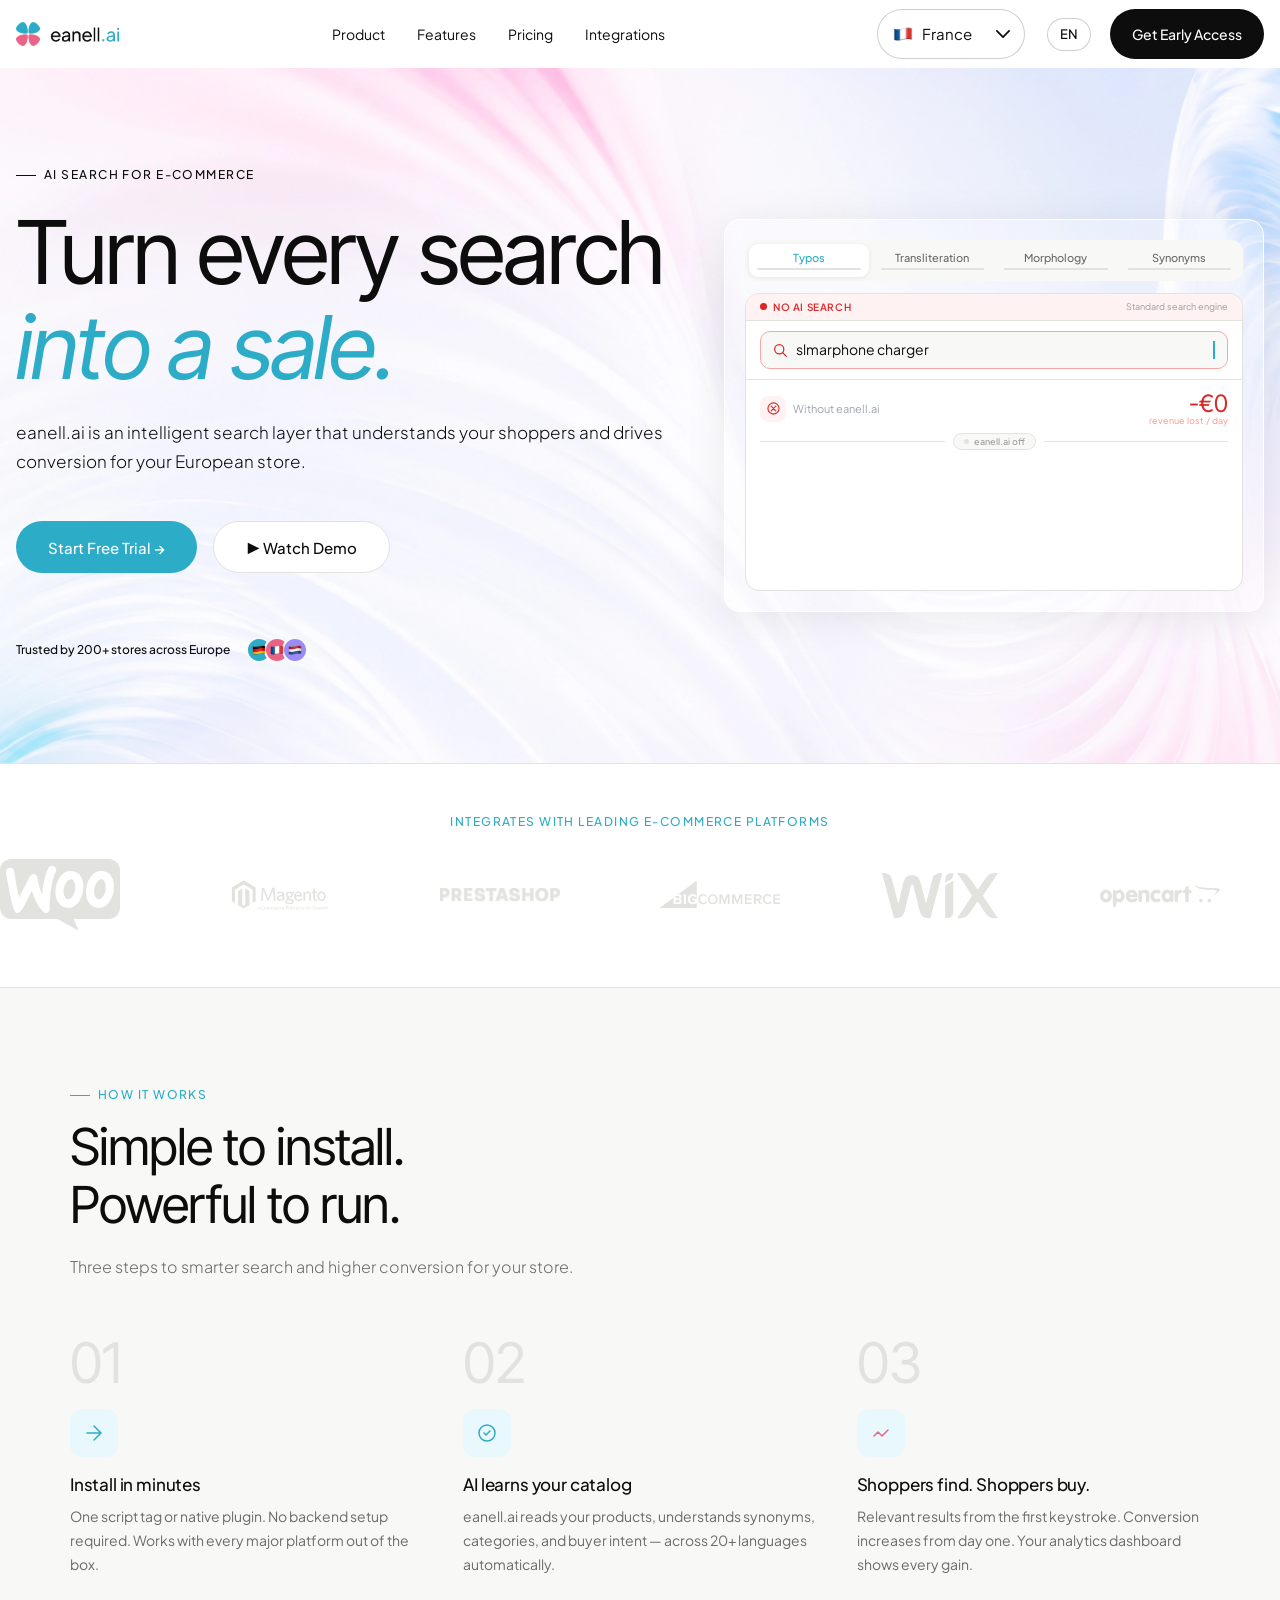
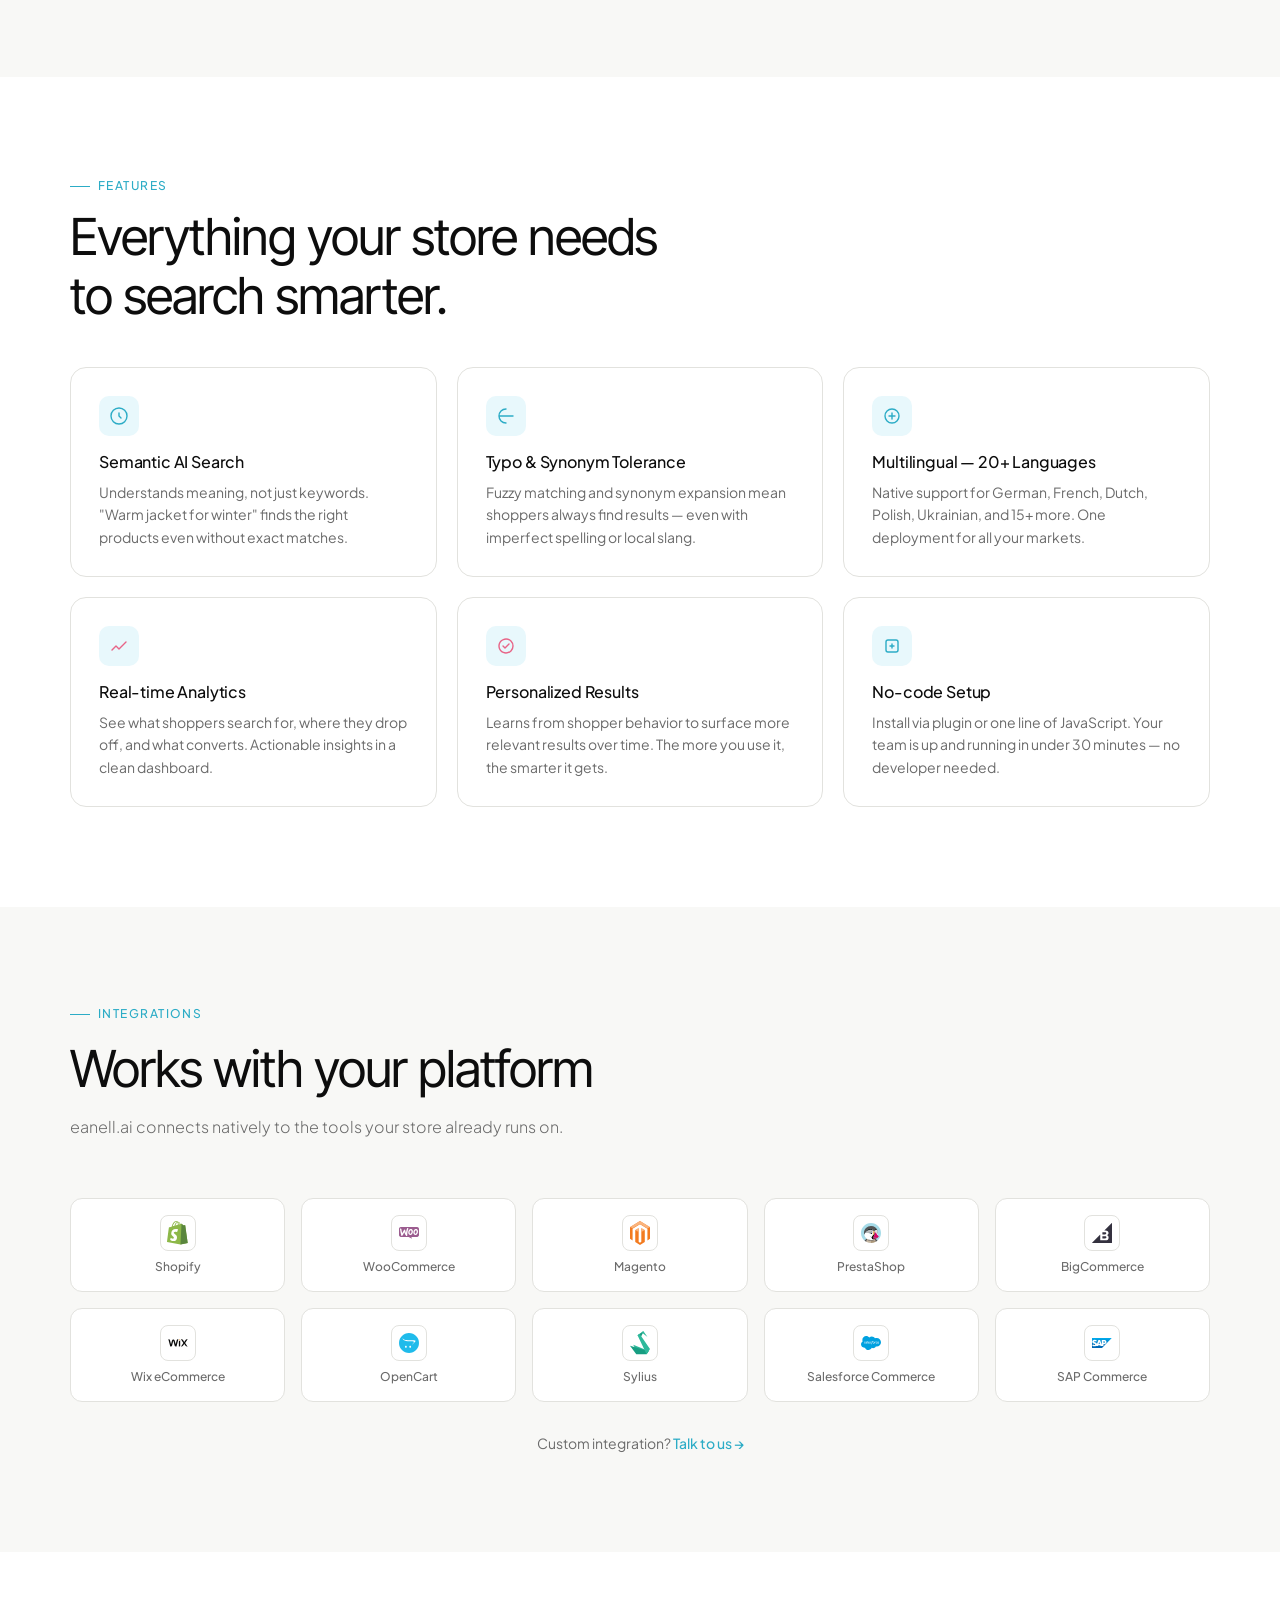
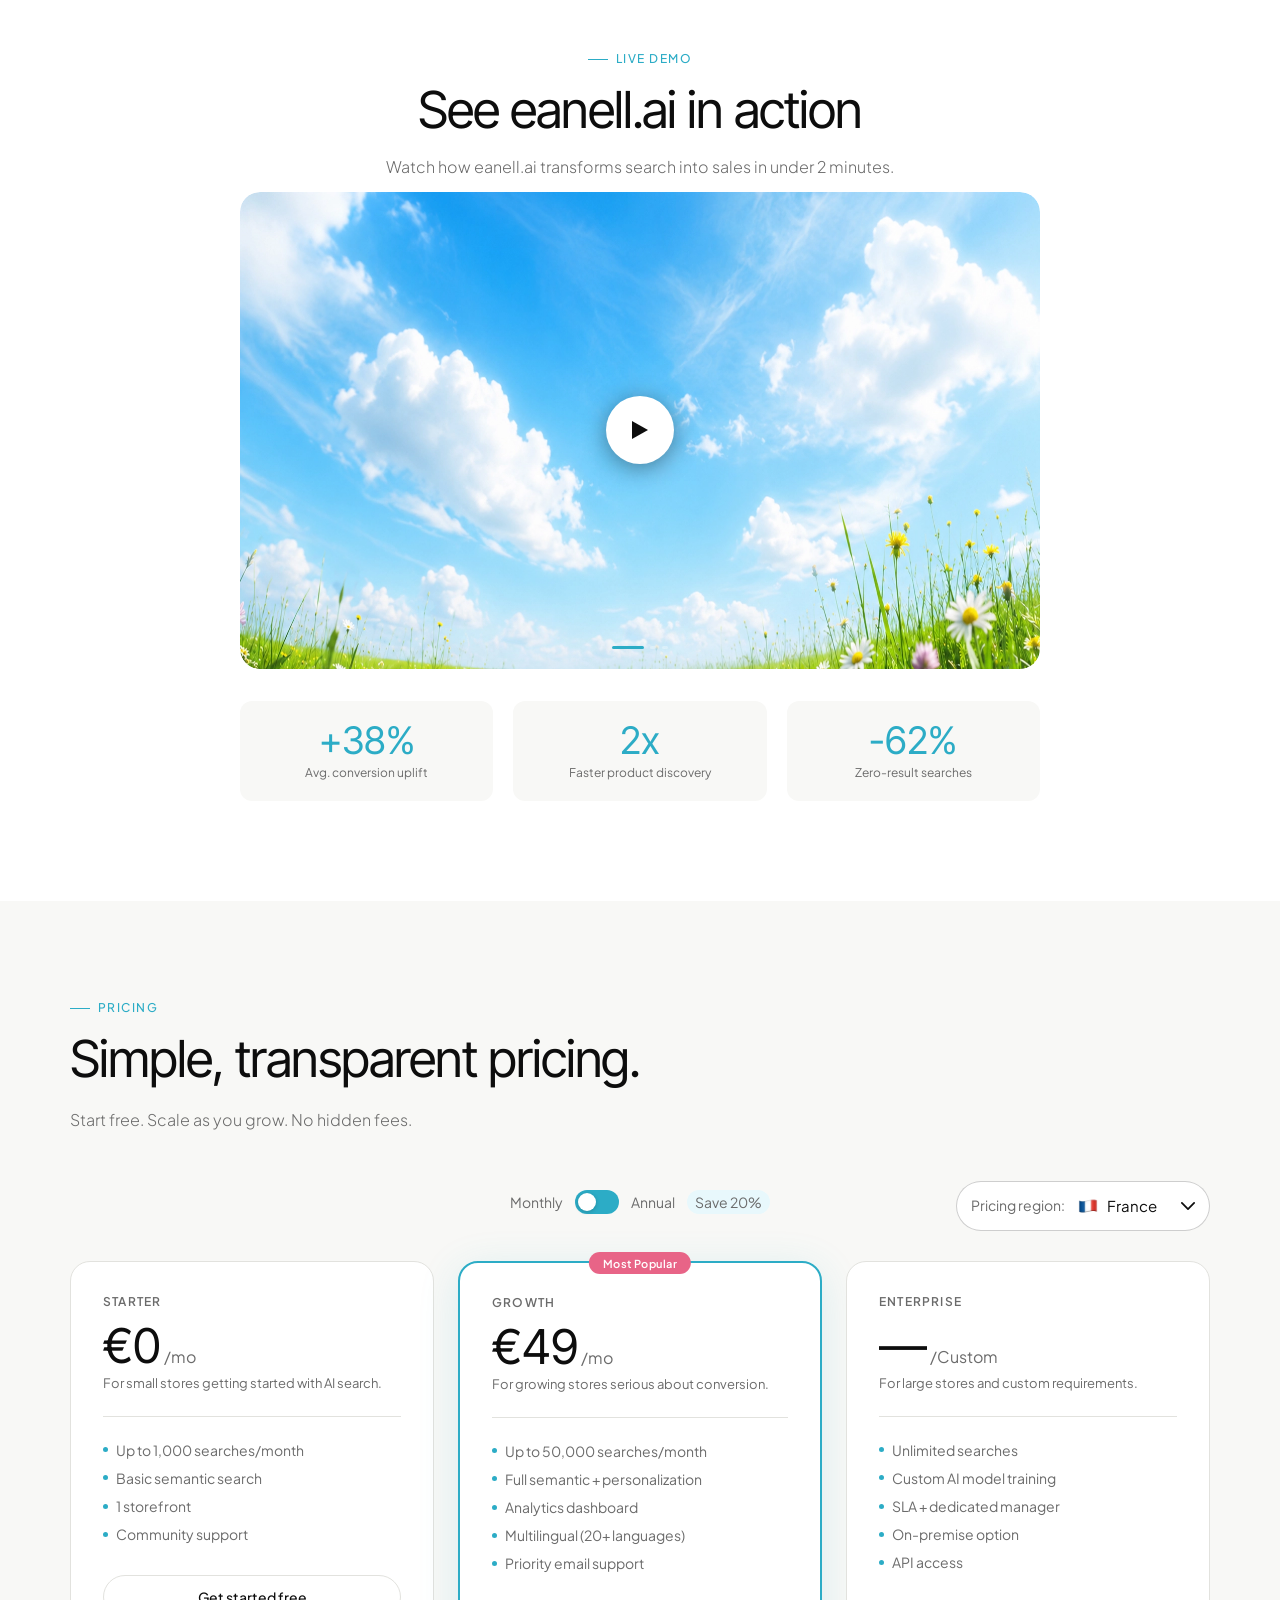
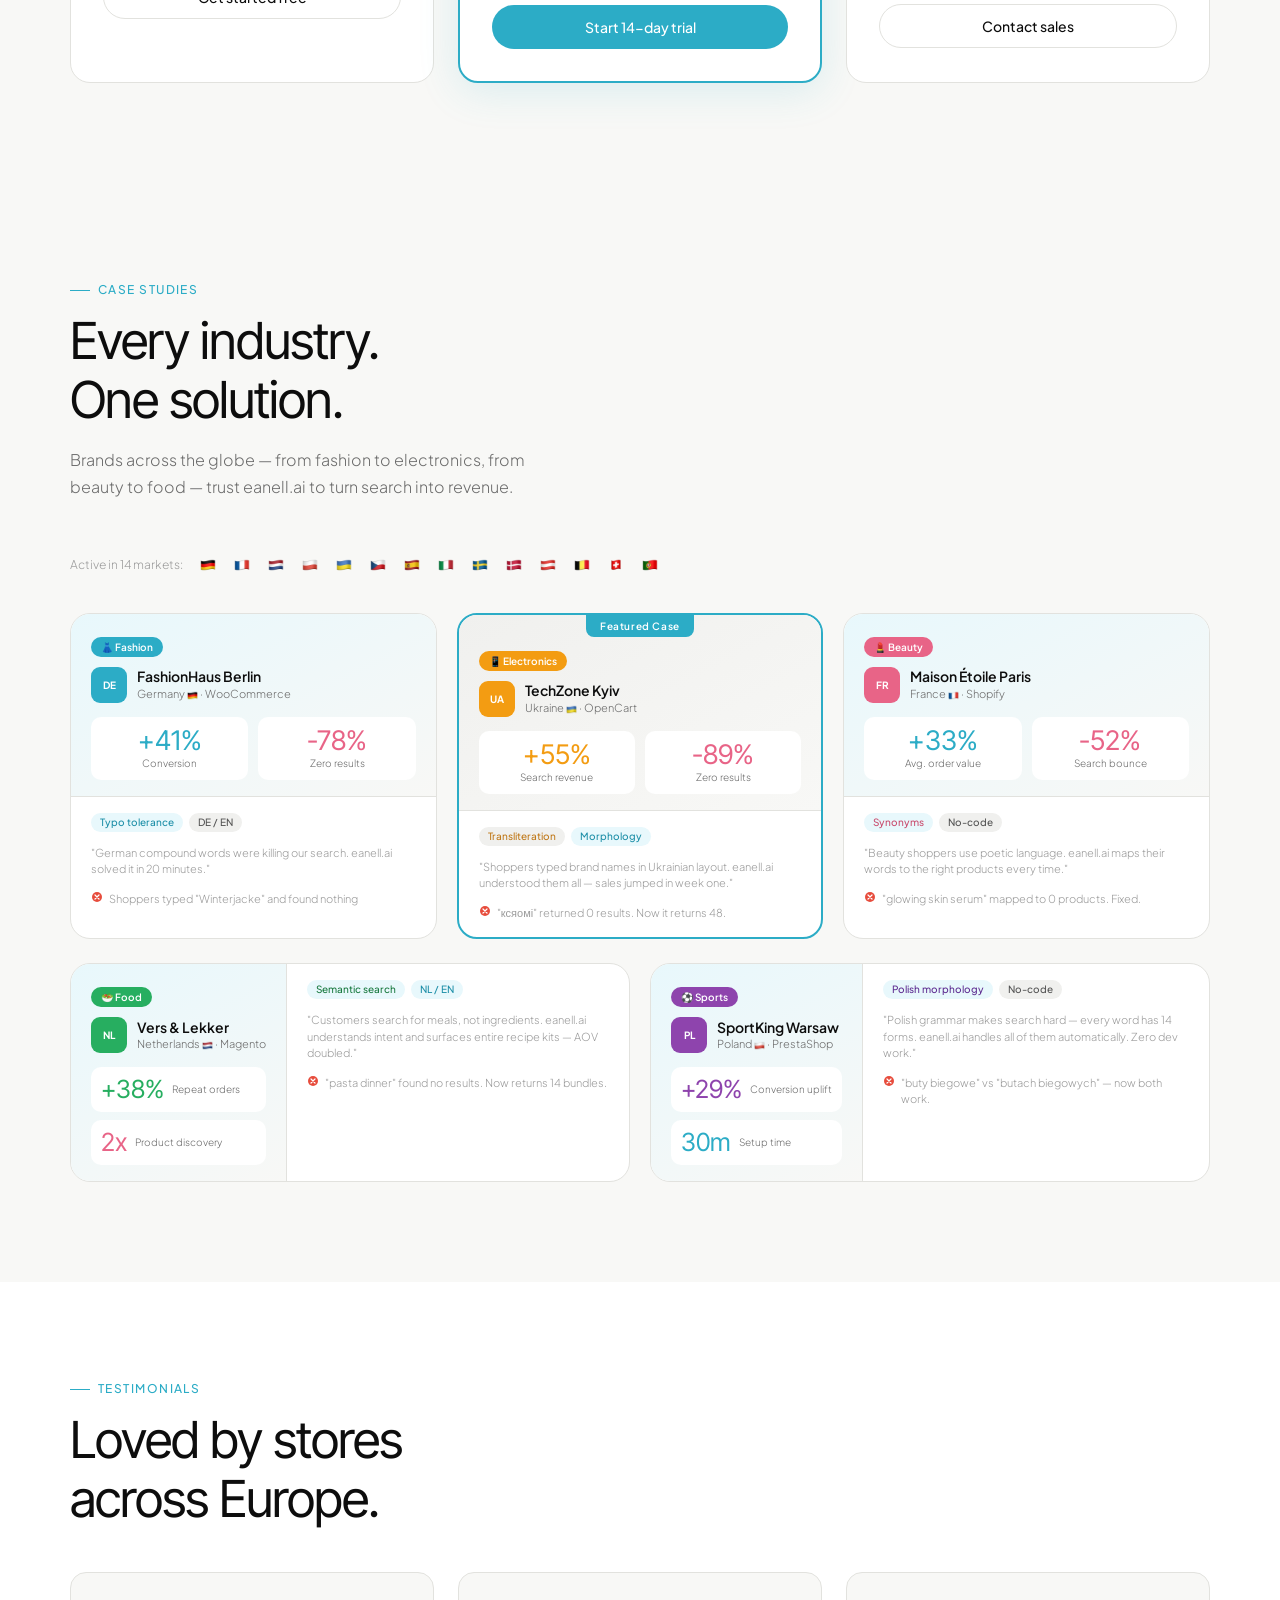
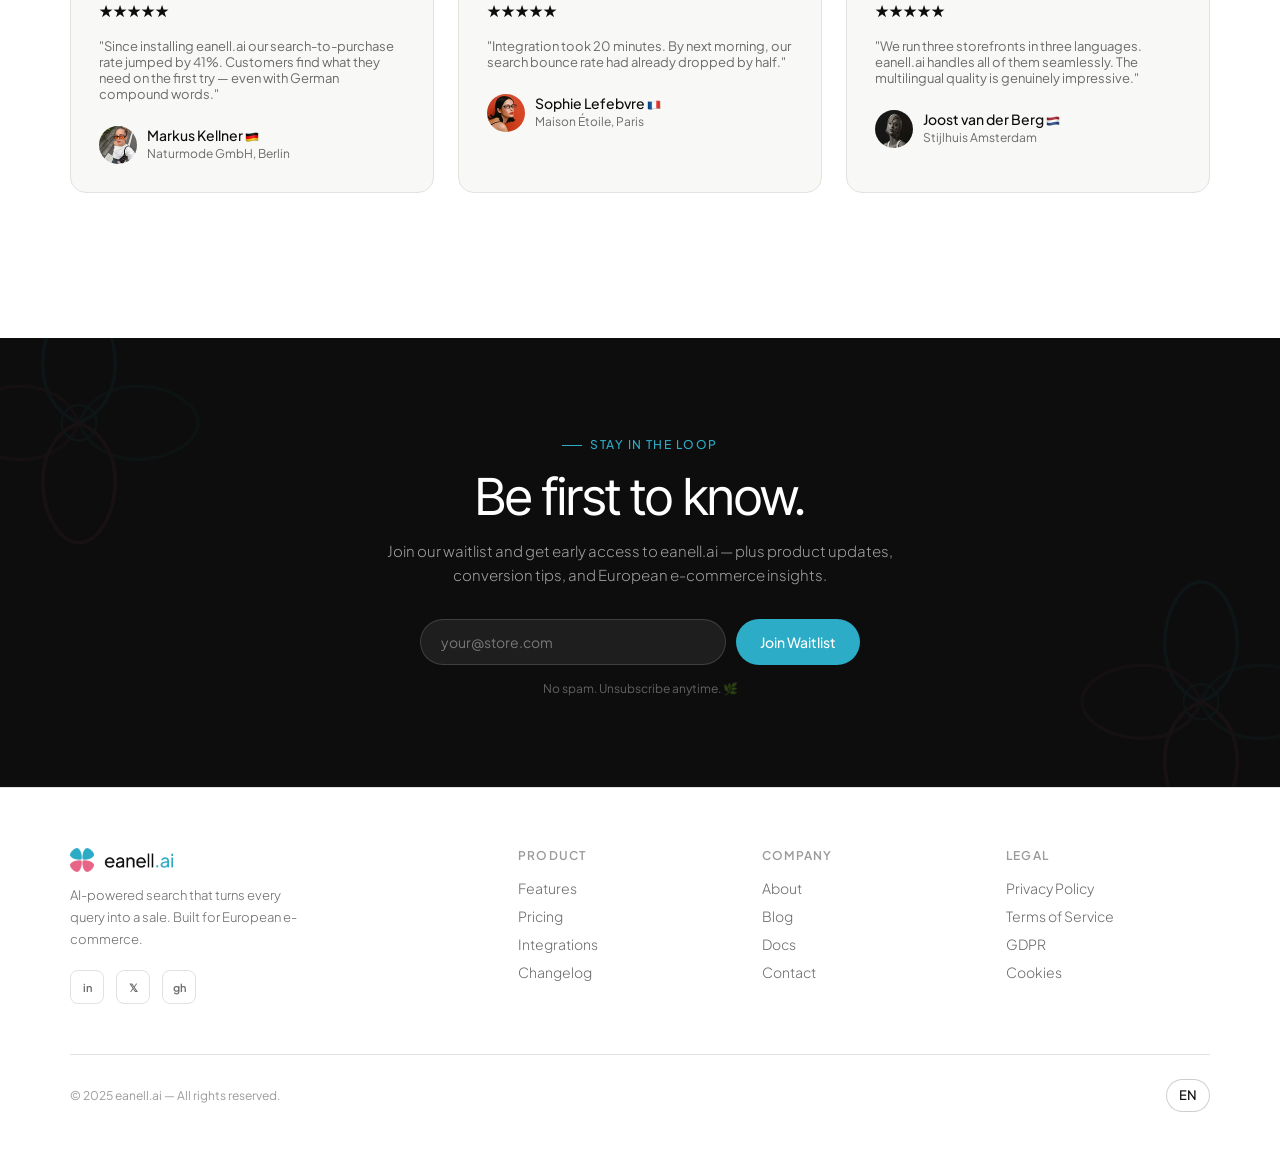
==== commit 6a19c0df: "fix flags" ====
--- a/index.html
+++ b/index.html
@@ -7,29 +7,29 @@
 		<link rel="preconnect" href="https://fonts.gstatic.com" crossorigin="">
 		<link rel="shortcut icon" href="./assets/img/favicon.ico">
 		<title>Home Page</title>
-		<link rel="modulepreload" crossorigin="" href="./js/app.min.js?v=1781347874906">
-		<link rel="modulepreload" crossorigin="" href="./js/main.min.js?v=1781347874906">
-		<link rel="modulepreload" crossorigin="" href="./js/slider.min.js?v=1781347874906">
-		<link rel="modulepreload" crossorigin="" href="./js/hero.min.js?v=1781347874906">
-		<link rel="modulepreload" crossorigin="" href="./js/dynamic.min.js?v=1781347874906">
-		<link rel="modulepreload" crossorigin="" href="./js/menu.min.js?v=1781347874906">
-		<link rel="stylesheet" crossorigin="" href="./css/style.min.css?v=1781347874906">
+		<link rel="modulepreload" crossorigin="" href="./js/app.min.js?v=1781531942713">
+		<link rel="modulepreload" crossorigin="" href="./js/main.min.js?v=1781531942713">
+		<link rel="modulepreload" crossorigin="" href="./js/slider.min.js?v=1781531942713">
+		<link rel="modulepreload" crossorigin="" href="./js/hero.min.js?v=1781531942713">
+		<link rel="modulepreload" crossorigin="" href="./js/dynamic.min.js?v=1781531942713">
+		<link rel="modulepreload" crossorigin="" href="./js/menu.min.js?v=1781531942713">
+		<link rel="stylesheet" crossorigin="" href="./css/style.min.css?v=1781531942713">
 		<link href="https://fonts.googleapis.com/css2?family=Inter+Tight:ital@0;1&family=Plus+Jakarta+Sans:ital,wght@0,200..800;1,200..800&display=swap" rel="stylesheet">
-		<link rel="stylesheet" crossorigin="" href="./css/main.min.css?v=1781347874906">
-		<link rel="stylesheet" crossorigin="" href="./css/slider.min.css?v=1781347874906">
-		<link rel="stylesheet" crossorigin="" href="./css/hero.min.css?v=1781347874906">
-		<link rel="stylesheet" crossorigin="" href="./css/menu.min.css?v=1781347874906">
-		<link rel="stylesheet" crossorigin="" href="./css/cases.min.css?v=1781347874906">
-		<link rel="stylesheet" crossorigin="" href="./css/features.min.css?v=1781347874906">
-		<link rel="stylesheet" crossorigin="" href="./css/howitworks.min.css?v=1781347874906">
-		<link rel="stylesheet" crossorigin="" href="./css/integrations.min.css?v=1781347874906">
-		<link rel="stylesheet" crossorigin="" href="./css/letstalk.min.css?v=1781347874906">
-		<link rel="stylesheet" crossorigin="" href="./css/linescroll.min.css?v=1781347874906">
-		<link rel="stylesheet" crossorigin="" href="./css/livedemo.min.css?v=1781347874906">
-		<link rel="stylesheet" crossorigin="" href="./css/pricing.min.css?v=1781347874906">
-		<link rel="stylesheet" crossorigin="" href="./css/reviews.min.css?v=1781347874906">
-		<link rel="stylesheet" crossorigin="" href="./css/footer.min.css?v=1781347874906">
-		<link rel="stylesheet" crossorigin="" href="./css/header.min.css?v=1781347874906">
+		<link rel="stylesheet" crossorigin="" href="./css/main.min.css?v=1781531942713">
+		<link rel="stylesheet" crossorigin="" href="./css/slider.min.css?v=1781531942713">
+		<link rel="stylesheet" crossorigin="" href="./css/hero.min.css?v=1781531942713">
+		<link rel="stylesheet" crossorigin="" href="./css/menu.min.css?v=1781531942713">
+		<link rel="stylesheet" crossorigin="" href="./css/cases.min.css?v=1781531942713">
+		<link rel="stylesheet" crossorigin="" href="./css/features.min.css?v=1781531942713">
+		<link rel="stylesheet" crossorigin="" href="./css/howitworks.min.css?v=1781531942713">
+		<link rel="stylesheet" crossorigin="" href="./css/integrations.min.css?v=1781531942713">
+		<link rel="stylesheet" crossorigin="" href="./css/letstalk.min.css?v=1781531942713">
+		<link rel="stylesheet" crossorigin="" href="./css/linescroll.min.css?v=1781531942713">
+		<link rel="stylesheet" crossorigin="" href="./css/livedemo.min.css?v=1781531942713">
+		<link rel="stylesheet" crossorigin="" href="./css/pricing.min.css?v=1781531942713">
+		<link rel="stylesheet" crossorigin="" href="./css/reviews.min.css?v=1781531942713">
+		<link rel="stylesheet" crossorigin="" href="./css/footer.min.css?v=1781531942713">
+		<link rel="stylesheet" crossorigin="" href="./css/header.min.css?v=1781531942713">
 	</head>
 	<body>
 		<div class="wrapper" data-top-position="">
@@ -62,7 +62,9 @@
 									<button type="button" class="region-block__current" data-sel-block-current="">
 										<span class="region-block__value">
 											<span data-sel-block-value="">
-												<span class="region-block__flag">🇫🇷</span>
+												<span class="region-block__flag">
+													<img width="20" height="20" alt="Image" loading="lazy" src="./assets/img/flags/fr.webp">
+												</span>
 												<span class="region-block__name">France</span>
 											</span>
 										</span>
@@ -89,23 +91,33 @@
 										<div class="region-block__scroll">
 											<div class="region-block__options">
 												<button data-sel-block-btn="" type="button" class="region-block__option is-active">
-													<span class="region-block__flag">🇫🇷</span>
+													<span class="region-block__flag">
+														<img width="20" height="20" alt="Image" loading="lazy" src="./assets/img/flags/fr.webp">
+													</span>
 													<span class="region-block__name">France</span>
 												</button>
 												<button data-sel-block-btn="" type="button" class="region-block__option">
-													<span class="region-block__flag">🇺🇦</span>
+													<span class="region-block__flag">
+														<img width="20" height="20" alt="Image" loading="lazy" src="./assets/img/flags/ua.webp">
+													</span>
 													<span class="region-block__name">Ukraine</span>
 												</button>
 												<button data-sel-block-btn="" type="button" class="region-block__option">
-													<span class="region-block__flag">🇺🇸</span>
-													<span class="region-block__name">USA</span>
+													<span class="region-block__flag">
+														<img width="20" height="20" alt="Image" loading="lazy" src="./assets/img/flags/nd.webp">
+													</span>
+													<span class="region-block__name">Netherlands</span>
 												</button>
 												<button data-sel-block-btn="" type="button" class="region-block__option">
-													<span class="region-block__flag">🇩🇪</span>
+													<span class="region-block__flag">
+														<img width="20" height="20" alt="Image" loading="lazy" src="./assets/img/flags/de.webp">
+													</span>
 													<span class="region-block__name">Germany</span>
 												</button>
 												<button data-sel-block-btn="" type="button" class="region-block__option">
-													<span class="region-block__flag">🇵🇱</span>
+													<span class="region-block__flag">
+														<img width="20" height="20" alt="Image" loading="lazy" src="./assets/img/flags/pl.webp">
+													</span>
 													<span class="region-block__name">Poland</span>
 												</button>
 											</div>
@@ -150,9 +162,15 @@
 								<div class="hero__bottom">
 									<div class="hero__bottom-text">Trusted by 200+ stores across Europe</div>
 									<div class="hero__bottom-items">
-										<div class="hero__bottom-item">🇩🇪</div>
-										<div class="hero__bottom-item">🇫🇷</div>
-										<div class="hero__bottom-item">🇳🇱</div>
+										<div class="hero__bottom-item">
+											<img width="10" height="10" alt="Image" loading="lazy" src="./assets/img/flags/de.webp">
+										</div>
+										<div class="hero__bottom-item">
+											<img width="10" height="10" alt="Image" loading="lazy" src="./assets/img/flags/fr.webp">
+										</div>
+										<div class="hero__bottom-item">
+											<img width="10" height="10" alt="Image" loading="lazy" src="./assets/img/flags/nd.webp">
+										</div>
 									</div>
 								</div>
 							</div>
@@ -655,7 +673,9 @@
 									<span class="region-block__value">
 										<span class="region-block__label">Pricing region:</span>
 										<span data-sel-block-value="">
-											<span class="region-block__flag">🇫🇷</span>
+											<span class="region-block__flag">
+												<img width="20" height="20" alt="Image" loading="lazy" src="./assets/img/flags/fr.webp">
+											</span>
 											<span class="region-block__name">France</span>
 										</span>
 									</span>
@@ -674,23 +694,33 @@
 									<div class="region-block__scroll">
 										<div class="region-block__options">
 											<button data-sel-block-btn="" type="button" class="region-block__option is-active">
-												<span class="region-block__flag">🇫🇷</span>
+												<span class="region-block__flag">
+													<img width="20" height="20" alt="Image" loading="lazy" src="./assets/img/flags/fr.webp">
+												</span>
 												<span class="region-block__name">France</span>
 											</button>
 											<button data-sel-block-btn="" type="button" class="region-block__option">
-												<span class="region-block__flag">🇺🇦</span>
+												<span class="region-block__flag">
+													<img width="20" height="20" alt="Image" loading="lazy" src="./assets/img/flags/ua.webp">
+												</span>
 												<span class="region-block__name">Ukraine</span>
 											</button>
 											<button data-sel-block-btn="" type="button" class="region-block__option">
-												<span class="region-block__flag">🇺🇸</span>
-												<span class="region-block__name">USA</span>
+												<span class="region-block__flag">
+													<img width="20" height="20" alt="Image" loading="lazy" src="./assets/img/flags/nd.webp">
+												</span>
+												<span class="region-block__name">Netherlands</span>
 											</button>
 											<button data-sel-block-btn="" type="button" class="region-block__option">
-												<span class="region-block__flag">🇩🇪</span>
+												<span class="region-block__flag">
+													<img width="20" height="20" alt="Image" loading="lazy" src="./assets/img/flags/de.webp">
+												</span>
 												<span class="region-block__name">Germany</span>
 											</button>
 											<button data-sel-block-btn="" type="button" class="region-block__option">
-												<span class="region-block__flag">🇵🇱</span>
+												<span class="region-block__flag">
+													<img width="20" height="20" alt="Image" loading="lazy" src="./assets/img/flags/pl.webp">
+												</span>
 												<span class="region-block__name">Poland</span>
 											</button>
 										</div>
@@ -779,20 +809,48 @@
 						<div class="cases__markets">
 							<div class="cases__markets-title">Active in 14 markets:</div>
 							<div class="cases__markets-items">
-								<div class="cases__markets-item">🇩🇪</div>
-								<div class="cases__markets-item">🇫🇷</div>
-								<div class="cases__markets-item">🇳🇱</div>
-								<div class="cases__markets-item">🇵🇱</div>
-								<div class="cases__markets-item">🇺🇦</div>
-								<div class="cases__markets-item">🇨🇿</div>
-								<div class="cases__markets-item">🇪🇸</div>
-								<div class="cases__markets-item">🇮🇹</div>
-								<div class="cases__markets-item">🇸🇪</div>
-								<div class="cases__markets-item">🇩🇰</div>
-								<div class="cases__markets-item">🇦🇹</div>
-								<div class="cases__markets-item">🇧🇪</div>
-								<div class="cases__markets-item">🇨🇭</div>
-								<div class="cases__markets-item">🇵🇹</div>
+								<div class="cases__markets-item">
+									<img width="20" height="20" alt="Image" loading="lazy" src="./assets/img/flags/de.webp">
+								</div>
+								<div class="cases__markets-item">
+									<img width="20" height="20" alt="Image" loading="lazy" src="./assets/img/flags/fr.webp">
+								</div>
+								<div class="cases__markets-item">
+									<img width="20" height="20" alt="Image" loading="lazy" src="./assets/img/flags/nd.webp">
+								</div>
+								<div class="cases__markets-item">
+									<img width="20" height="20" alt="Image" loading="lazy" src="./assets/img/flags/pl.webp">
+								</div>
+								<div class="cases__markets-item">
+									<img width="20" height="20" alt="Image" loading="lazy" src="./assets/img/flags/ua.webp">
+								</div>
+								<div class="cases__markets-item">
+									<img width="20" height="20" alt="Image" loading="lazy" src="./assets/img/flags/ce.webp">
+								</div>
+								<div class="cases__markets-item">
+									<img width="20" height="20" alt="Image" loading="lazy" src="./assets/img/flags/es.webp">
+								</div>
+								<div class="cases__markets-item">
+									<img width="20" height="20" alt="Image" loading="lazy" src="./assets/img/flags/it.webp">
+								</div>
+								<div class="cases__markets-item">
+									<img width="20" height="20" alt="Image" loading="lazy" src="./assets/img/flags/sh.webp">
+								</div>
+								<div class="cases__markets-item">
+									<img width="20" height="20" alt="Image" loading="lazy" src="./assets/img/flags/dn.webp">
+								</div>
+								<div class="cases__markets-item">
+									<img width="20" height="20" alt="Image" loading="lazy" src="./assets/img/flags/av.webp">
+								</div>
+								<div class="cases__markets-item">
+									<img width="20" height="20" alt="Image" loading="lazy" src="./assets/img/flags/bl.webp">
+								</div>
+								<div class="cases__markets-item">
+									<img width="20" height="20" alt="Image" loading="lazy" src="./assets/img/flags/sw.webp">
+								</div>
+								<div class="cases__markets-item">
+									<img width="20" height="20" alt="Image" loading="lazy" src="./assets/img/flags/pr.webp">
+								</div>
 							</div>
 						</div>
 						<div class="cases__items">
@@ -803,7 +861,11 @@
 										<div class="case-card__info-icon">DE</div>
 										<div class="case-card__info-body">
 											<div class="case-card__info-title">FashionHaus Berlin</div>
-											<div class="case-card__info-text">Germany 🇩🇪 · WooCommerce</div>
+											<div class="case-card__info-text">
+												Germany
+												<img width="11" height="11" alt="Image" loading="lazy" src="./assets/img/flags/de.webp">
+												· WooCommerce
+											</div>
 										</div>
 									</div>
 									<div class="case-card__items">
@@ -836,7 +898,11 @@
 										<div class="case-card__info-icon">UA</div>
 										<div class="case-card__info-body">
 											<div class="case-card__info-title">TechZone Kyiv</div>
-											<div class="case-card__info-text">Ukraine 🇺🇦 · OpenCart</div>
+											<div class="case-card__info-text">
+												Ukraine
+												<img width="11" height="11" alt="Image" loading="lazy" src="./assets/img/flags/ua.webp">
+												· OpenCart
+											</div>
 										</div>
 									</div>
 									<div class="case-card__items">
@@ -869,7 +935,11 @@
 										<div class="case-card__info-icon">FR</div>
 										<div class="case-card__info-body">
 											<div class="case-card__info-title">Maison Étoile Paris</div>
-											<div class="case-card__info-text">France 🇫🇷 · Shopify</div>
+											<div class="case-card__info-text">
+												France
+												<img width="11" height="11" alt="Image" loading="lazy" src="./assets/img/flags/fr.webp">
+												· Shopify
+											</div>
 										</div>
 									</div>
 									<div class="case-card__items">
@@ -902,7 +972,11 @@
 										<div class="case-card__info-icon">NL</div>
 										<div class="case-card__info-body">
 											<div class="case-card__info-title">Vers & Lekker</div>
-											<div class="case-card__info-text">Netherlands 🇳🇱 · Magento</div>
+											<div class="case-card__info-text">
+												Netherlands
+												<img width="11" height="11" alt="Image" loading="lazy" src="./assets/img/flags/nd.webp">
+												· Magento
+											</div>
 										</div>
 									</div>
 									<div class="case-card__items">
@@ -936,7 +1010,11 @@
 										<div class="case-card__info-icon">PL</div>
 										<div class="case-card__info-body">
 											<div class="case-card__info-title">SportKing Warsaw</div>
-											<div class="case-card__info-text">Poland 🇵🇱 · PrestaShop</div>
+											<div class="case-card__info-text">
+												Poland
+												<img width="11" height="11" alt="Image" loading="lazy" src="./assets/img/flags/pl.webp">
+												· PrestaShop
+											</div>
 										</div>
 									</div>
 									<div class="case-card__items">
@@ -988,7 +1066,10 @@
 										<img alt="Image" loading="lazy" src="./assets/img/reviews/image-1.webp">
 									</div>
 									<div class="reviews__item-body">
-										<div class="reviews__item-name">Markus Kellner 🇩🇪</div>
+										<div class="reviews__item-name">
+											Markus Kellner
+											<img width="14" height="14" alt="Image" loading="lazy" src="./assets/img/flags/de.webp">
+										</div>
 										<div class="reviews__item-info">Naturmode GmbH, Berlin</div>
 									</div>
 								</div>
@@ -1005,7 +1086,10 @@
 										<img alt="Image" loading="lazy" src="./assets/img/reviews/image-2.webp">
 									</div>
 									<div class="reviews__item-body">
-										<div class="reviews__item-name">Sophie Lefebvre 🇫🇷</div>
+										<div class="reviews__item-name">
+											Sophie Lefebvre
+											<img width="14" height="14" alt="Image" loading="lazy" src="./assets/img/flags/fr.webp">
+										</div>
 										<div class="reviews__item-info">Maison Étoile, Paris</div>
 									</div>
 								</div>
@@ -1022,7 +1106,10 @@
 										<img alt="Image" loading="lazy" src="./assets/img/reviews/image-3.webp">
 									</div>
 									<div class="reviews__item-body">
-										<div class="reviews__item-name">Joost van der Berg 🇳🇱</div>
+										<div class="reviews__item-name">
+											Joost van der Berg
+											<img width="14" height="14" alt="Image" loading="lazy" src="./assets/img/flags/nd.webp">
+										</div>
 										<div class="reviews__item-info">Stijlhuis Amsterdam</div>
 									</div>
 								</div>
@@ -1135,6 +1222,6 @@
 				</div>
 			</footer>
 		</div>
-		<script type="module" crossorigin="" src="./js/index.min.js?v=1781347874906"></script>
+		<script type="module" crossorigin="" src="./js/index.min.js?v=1781531942713"></script>
 	</body>
 </html>
--- a/css/style.min.css
+++ b/css/style.min.css
@@ -1 +1 @@
-@charset "UTF-8";*{padding:0;margin:0;border:0}*,:after,:before{box-sizing:border-box}:after,:before{display:inline-block}body,html{height:100%}body{line-height:1;scrollbar-gutter:stable;-ms-text-size-adjust:100%;-moz-text-size-adjust:100%;-webkit-text-size-adjust:100%;-webkit-font-smoothing:antialiased;-moz-osx-font-smoothing:grayscale}button,input,textarea{font-family:inherit;font-size:inherit;line-height:inherit;color:inherit;background-color:transparent}input,textarea{width:100%}label{display:inline-block}button,option,select{cursor:pointer}a{display:inline-block;color:inherit;text-decoration:none}li{list-style:none}img{max-width:100%;height:auto;vertical-align:middle}h1,h2,h3,h4,h5,h6{font-weight:inherit;font-size:inherit}address{font-style:normal}*{-webkit-tap-highlight-color:transparent;-webkit-touch-callout:none}:root{--font-family:"Plus Jakarta Sans",sans-serif;--second-family:"Inter Tight",sans-serif;--viewport-height:100vh;--viewport-height-s:100vh;--font-size:16px;--color-white-solid:#fff;--color-grey-97:#f8f8f6;--color-cyan-47:#2cacc6;--color-grey-42:#6b6b6b;--color-grey-88:#e2e2de;--color-grey-5:#0d0d0d;--color-grey-61:#9b9b9b;--color-rose-65:#e86487;--color-blue-75:#9b8cf5;--color-red-51:#dc2626;--color-red-82:#fca5a5;--color-azure-65:#9ca3af;--color-grey-95:#e8f8fc;--color-cyan-39:#1e8fa8;--color-spring-green-36:#1c9d5c;--color-spring-green-73:#86efac;--color-grey-94:#f0f0ee;--color-grey-67:#aaa;--color-chartreuse-green-52:#96bf48;--color-violet-52:#7f54b3;--color-orange-55:#f46f25;--color-rose-44:#df0067;--color-blue-22:#34313f;--color-azure-45:#0057e7;--color-blue-14:#1a1a2e;--color-azure-43:#009edb;--color-azure-47:#0070f2;--color-grey-33:#555;--color-red-57:#e74c3c;--color-orange-51:#f39c12;--color-orange-43:#c0791a;--color-rose-54:#c94c6e;--color-spring-green-42:#27ae60;--color-spring-green-29:#1a7a40;--color-violet-47:#8e44ad;--color-violet-37:#5e2d91;--color-white--70:hsla(0,0%,100%,.07);--color-white--100:hsla(0,0%,100%,.1);--color-white--150:hsla(0,0%,100%,.15);--color-white--300:hsla(0,0%,100%,.3);--color-white--350:hsla(0,0%,100%,.35);--color-white--400:hsla(0,0%,100%,.4);--color-white--600:hsla(0,0%,100%,.6);--app-alizarin-crimson:#dc2626;--app-blue-ribbon:#0057e7;--app-blue-ribbon:#0070f2;--app-bourbon:#c0791a;--app-buttercup:#f39c12;--app-cerulean:#009edb;--app-chestnut-rose:#c94c6e;--app-cinnabar:#e74c3c;--app-cod-gray:#0d0d0d;--app-deep-blush:#e86487;--app-desert-storm:#f8f8f6;--app-desert-storm:#f0f0ee;--app-dove-gray:#6b6b6b;--app-dusty-gray:#9b9b9b;--app-eastern-blue:#1e8fa8;--app-eminence:#5e2d91;--app-emperor:#555;--app-feta:#e8f8fc;--app-gray-chateau:#9ca3af;--app-humming-bird:#e8f8fc;--app-jewel:#1a7a40;--app-jungle-green:#27ae60;--app-magic-mint:#86efac;--app-mirage:#1a1a2e;--app-mountain-meadow:#1c9d5c;--app-portage:#9b8cf5;--app-provincial-pink:#f8f8f6;--app-quill-gray:#e2e2de;--app-razzmatazz:#df0067;--app-salem:#1c9d5c;--app-sazerac:#f0f0ee;--app-scooter:#2cacc6;--app-selago:#e8f8fc;--app-silver-chalice:#aaa;--app-studio:#7f54b3;--app-studio:#8e44ad;--app-sushi:#96bf48;--app-sweet-pink:#fca5a5;--app-tango:#f46f25;--app-tuna:#34313f;--app-white:#fff;--app-white-100:hsla(0,0%,100%,.1);--app-white-150:hsla(0,0%,100%,.15);--app-white-300:hsla(0,0%,100%,.3);--app-white-350:hsla(0,0%,100%,.35);--app-white-400:hsla(0,0%,100%,.4);--app-white-600:hsla(0,0%,100%,.6);--app-white-70:hsla(0,0%,100%,.07);--app-white-desert-storm:#fff;--app-wisp-pink:#e8f8fc}@supports (height:100dvh){:root{--viewport-height:100dvh;--viewport-height-s:100svh}}body{color:var(--color-grey-5);font-family:var(--font-family);font-size:var(--font-size);background-color:var(--color-white-solid);min-width:320px}[data-fls-scrolllock] body{overflow:hidden;touch-action:none;overscroll-behavior:none}.wrapper{min-height:100%;display:flex;flex-direction:column;overflow:clip;background-color:var(--color-white-solid);padding-top:var(--header-height,0)}.wrapper>main{flex:1 1 auto}.wrapper>*{min-width:0}[class*=__container]{max-width:1172px;margin:0 auto;padding-left:16px;padding-right:16px}.title{font-family:var(--second-family);font-weight:400;line-height:115%;letter-spacing:-.02em}.title span{font-style:italic;color:var(--color-cyan-47)}.title--h1{line-height:108%}.subtitle{font-weight:500;font-size:12px;letter-spacing:.12em;line-height:120%;text-transform:uppercase;color:var(--color-cyan-47);display:flex;gap:8px}.subtitle:before{content:"";margin-top:7px;flex-shrink:0;width:20px;height:1px;background-color:currentColor}.button{max-width:fit-content;width:100%;min-height:44px;display:flex;align-items:center;justify-content:center;gap:10px;padding-block:12px;padding-inline:32px;border-radius:100px;background-color:var(--color-cyan-47);font-weight:500;font-size:14px;color:var(--color-white-solid);transition:background .15s,color .15s,border .15s}.button:active{background-color:var(--color-cyan-39)}.button--secondary{border:1px solid var(--color-grey-88);background-color:var(--color-white-solid);color:var(--color-grey-5)}.button--secondary:active{border-color:var(--color-cyan-47);background-color:var(--color-white-solid);color:var(--color-cyan-47)}.button--secondary.button--dark{border-color:var(--color-grey-5)}.button--third{background-color:var(--color-grey-5)}.button--third:active{background-color:var(--color-grey-42)}.button--fw{flex:1 1 auto;max-width:100%}input[type=email],input[type=tel],input[type=text],textarea{-webkit-appearance:none;-moz-appearance:none;appearance:none}.input{width:100%;display:block;border:1px solid hsla(0,0%,5%,.2);background-color:var(--color-white--70);border-radius:100px;padding:13px 20px;height:46px;font-weight:400;font-size:14px;line-height:120%;caret-color:inherit}.input[placeholder]:not([data-fls-placeholder-nohiden])::placeholder{color:var(--color-grey-42);transition:opacity .3s}.input[placeholder]:not([data-fls-placeholder-nohiden]):focus::placeholder{opacity:0}textarea.input{resize:vertical}.region-block{max-width:fit-content;position:relative}.region-block.sel-open{z-index:5}.region-block.sel-open .region-block__arrow{transform:rotate(-180deg)}.region-block.sel-open .region-block__dropdown{top:calc(100% + 13px);opacity:1;visibility:visible;pointer-events:auto}.region-block[data-sel-block-search] .region-block__option{justify-content:stretch;text-align:left}.region-block__current{width:100%;min-width:140px;display:grid;align-items:center;grid-template-columns:1fr 14px;gap:8px;background-color:var(--color-white-solid);border:1px solid hsla(0,0%,5%,.2);border-radius:100px;padding-block:12px;padding-inline:14px;min-height:50px;font-size:15px;line-height:120%;transition:background .15s,border .15s}.region-block__current:active{background-color:var(--color-grey-95);border-color:var(--color-cyan-47)}.region-block__current .region-block__flag{font-size:20px}.region-block__label{font-weight:400;font-size:14px;line-height:125%;color:var(--color-grey-42)}.region-block__value{white-space:nowrap;overflow:hidden;text-overflow:ellipsis;gap:12px;padding-right:16px}.region-block__value,.region-block__value>*{display:inline-flex;align-items:center}.region-block__flag{font-size:16px;line-height:100%;padding-right:8px}.region-block__name{line-height:120%}.region-block__arrow{width:14px;height:14px;display:flex;align-items:center;justify-content:center;transition:transform .15s}.region-block__arrow img,.region-block__arrow svg{width:100%;height:100%;object-fit:contain;transform:translateZ(0)}.region-block__dropdown{transform:translateX(var(--dropdown-shift,0));position:absolute;top:100%;left:0;z-index:5;width:100%;min-width:248px;border:1px solid hsla(0,0%,5%,.2);border-radius:16px;padding:16px;background-color:var(--color-white-solid);gap:20px;opacity:0;visibility:hidden;pointer-events:none;transition:top .2s,opacity .2s,visibility .2s}.region-block__dropdown,.region-block__head{display:flex;flex-direction:column}.region-block__head>:not(:last-child){margin-bottom:12px}.region-block__title{font-weight:500;font-size:17px;letter-spacing:-.01em}.region-block__text{font-weight:500;font-size:11px;color:var(--color-grey-42)}.region-block__text:not(:last-child){margin-bottom:16px}.region-block__btn{max-width:100%}.region-block__btn:not(:last-child){margin-bottom:20px}.region-block__scroll{min-height:0;max-height:210px;display:grid;overflow:hidden auto}.region-block__scroll::-webkit-scrollbar{width:2px;display:block}.region-block__scroll::-webkit-scrollbar-track{background:transparent;border-radius:0;border:none}.region-block__scroll::-webkit-scrollbar-thumb{background-color:var(--color-grey-42);border-radius:0;border:none;cursor:grab}.region-block__scroll::-webkit-scrollbar-thumb:active{cursor:grabbing}.region-block__options{display:flex;flex-direction:column;border-top:1px solid hsla(0,0%,5%,.1)}.region-block__option{text-align:left;border-bottom:1px solid hsla(0,0%,5%,.1);min-height:38px;padding:8px 14px;display:flex;align-items:center;font-weight:500;font-size:11px;line-height:120%;color:var(--color-grey-5);transition:color .15s}.region-block__option:active{color:var(--color-grey-42)}.region-block__option.is-active{display:none}.search-field{position:relative}.search-field__input{height:48px;border:1px solid hsla(0,0%,5%,.2);border-radius:100px;padding:14px 40px 14px 14px;font-size:14px;line-height:120%}.search-field__input::placeholder{color:var(--color-grey-42)}.search-field__icon{position:absolute;top:50%;right:14px;z-index:2;transform:translateY(-50%);width:18px;height:18px;display:flex;align-items:center;justify-content:center;color:var(--color-grey-42)}.search-field__icon:active{color:var(--color-grey-5)}.lang-block{max-width:fit-content;position:relative}.lang-block.is-active .lang-block__dropdown{opacity:1;visibility:visible;transform:translateY(0);pointer-events:auto}.lang-block__current{width:100%;background-color:var(--color-white-solid);border:1px solid hsla(0,0%,5%,.2);border-radius:100px;padding:7px 12px;min-height:33px;font-weight:500;font-size:13px;transition:background .15s,border .15s}.lang-block__current:active{background-color:var(--color-grey-95);border-color:var(--color-cyan-47)}.lang-block__dropdown{position:absolute;top:calc(100% + 13px);right:0;background:var(--color-white-solid);border:1px solid hsla(0,0%,5%,.2);border-radius:16px;overflow:hidden;min-width:160px;z-index:200;opacity:0;visibility:hidden;transform:translateY(-8px);pointer-events:none;transition:opacity .2s,transform .2s,visibility .2s}.lang-block__link{display:flex;align-items:center;gap:10px;width:100%;padding:10px 16px;font-weight:500;font-size:14px;line-height:110%;overflow:hidden;text-overflow:ellipsis;transition:background .15s,color .15s}.lang-block__link:active{background-color:var(--color-grey-97)}.lang-block__link.is-active{background-color:var(--color-grey-95);color:var(--color-cyan-47)}.lang-block__link.is-active:after{content:"✓";margin-left:auto}.video-block{--video-radius:20px;position:relative}.video-block.is-playing{z-index:5}.video-block.is-playing .video-block__play,.video-block.is-playing .video-block__poster{opacity:0;visibility:hidden;pointer-events:none}.video-block__poster{position:absolute;z-index:2;inset:0;overflow:hidden;border-radius:var(--video-radius);pointer-events:auto;transition:opacity .2s,visibility .2s}.video-block__poster img{width:100%;height:100%;object-fit:cover}.video-block__play{position:absolute;top:50%;left:50%;z-index:3;transform:translate(-50%,-50%);pointer-events:auto;box-shadow:0 4px 24px 0 rgba(0,0,0,.4);background-color:var(--color-white-solid);color:var(--color-grey-5);border-radius:50px;width:68px;height:68px;display:flex;align-items:center;justify-content:center;padding:5px;transition:opacity .2s,visibility .2s,box-shadow .2s,background .3s}.video-block__play:active{box-shadow:none;background-color:var(--color-grey-97)}.video-block__video{width:100%;height:100%;object-fit:cover;aspect-ratio:800/475;border-radius:var(--video-radius)}.swiper-pagination{display:flex;align-items:center;justify-content:center;flex-wrap:wrap;gap:6px;pointer-events:none}.swiper-pagination>*{pointer-events:all}.swiper-pagination-bullet{border-radius:2px;width:6px;height:3px;background-color:var(--color-white--300);transition:width .2s,background .2s}.swiper-pagination-bullet.swiper-pagination-bullet-active{width:32px;background-color:var(--color-cyan-47)}.toggle-switch{min-width:44px;width:44px;height:24px;border-radius:100px;background-color:var(--color-cyan-47);position:relative}.toggle-switch:before{content:"";position:absolute;top:3px;left:3px;z-index:2;border-radius:50%;width:18px;height:18px;box-shadow:0 1px 4px 0 rgba(0,0,0,.2);background-color:var(--color-white-solid);transition:transform .2s}.toggle-switch.is-active:before{transform:translateX(20px)}.socials-block{display:flex;align-items:center;flex-wrap:wrap;gap:12px}.socials-block__link{border:1px solid var(--color-grey-88);border-radius:8px;width:34px;height:34px;padding:5px;display:flex;align-items:center;justify-content:center;font-weight:600;font-size:11px;line-height:100%;text-align:center;color:var(--color-grey-42);transition:border .15s,color .15s}.socials-block__link img,.socials-block__link svg{max-width:100%;max-height:100%;object-fit:contain}.socials-block__link:active{border-color:var(--color-cyan-47);color:var(--color-cyan-47)}@media (width < 48em){.lang-block__dropdown{right:auto;left:0}}@media (width < 30em){.title{line-height:108%}.title--h1,.title--h2{font-size:32px}}@media (width >= 30em) and (width < 73.25em){.title--h1{font-size:clamp(32px,-6.8439306358px + 8.0924855491vw,88px)}.title--h2{font-size:clamp(32px,18.8208092486px + 2.7456647399vw,51px)}}@media (width >= 73.25em){.title--h1{font-size:88px}.title--h2{font-size:51px}}@media (any-hover:hover){.button:hover{background-color:var(--color-cyan-39)}.button--secondary:hover{border-color:var(--color-cyan-47);background-color:var(--color-white-solid);color:var(--color-cyan-47)}.button--third:hover{background-color:var(--color-grey-42)}.input:hover{border-color:#0d0d0d}.region-block__current:hover{background-color:var(--color-grey-95);border-color:var(--color-cyan-47)}.region-block__option:hover{color:var(--color-grey-42)}.search-field__input:hover{border-color:#0d0d0d}.search-field__icon:hover{color:var(--color-grey-5)}.lang-block__current:hover{background-color:var(--color-grey-95);border-color:var(--color-cyan-47)}.lang-block__link:hover,.video-block__play:hover{background-color:var(--color-grey-97)}.video-block__play:hover{box-shadow:none}.socials-block__link:hover{border-color:var(--color-cyan-47);color:var(--color-cyan-47)}}+@charset "UTF-8";*{padding:0;margin:0;border:0}*,:after,:before{box-sizing:border-box}:after,:before{display:inline-block}body,html{height:100%}body{line-height:1;scrollbar-gutter:stable;-ms-text-size-adjust:100%;-moz-text-size-adjust:100%;-webkit-text-size-adjust:100%;-webkit-font-smoothing:antialiased;-moz-osx-font-smoothing:grayscale}button,input,textarea{font-family:inherit;font-size:inherit;line-height:inherit;color:inherit;background-color:transparent}input,textarea{width:100%}label{display:inline-block}button,option,select{cursor:pointer}a{display:inline-block;color:inherit;text-decoration:none}li{list-style:none}img{max-width:100%;height:auto;vertical-align:middle}h1,h2,h3,h4,h5,h6{font-weight:inherit;font-size:inherit}address{font-style:normal}*{-webkit-tap-highlight-color:transparent;-webkit-touch-callout:none}:root{--font-family:"Plus Jakarta Sans",sans-serif;--second-family:"Inter Tight",sans-serif;--viewport-height:100vh;--viewport-height-s:100vh;--font-size:16px;--color-white-solid:#fff;--color-grey-97:#f8f8f6;--color-cyan-47:#2cacc6;--color-grey-42:#6b6b6b;--color-grey-88:#e2e2de;--color-grey-5:#0d0d0d;--color-grey-61:#9b9b9b;--color-rose-65:#e86487;--color-blue-75:#9b8cf5;--color-red-51:#dc2626;--color-red-82:#fca5a5;--color-azure-65:#9ca3af;--color-grey-95:#e8f8fc;--color-cyan-39:#1e8fa8;--color-spring-green-36:#1c9d5c;--color-spring-green-73:#86efac;--color-grey-94:#f0f0ee;--color-grey-67:#aaa;--color-chartreuse-green-52:#96bf48;--color-violet-52:#7f54b3;--color-orange-55:#f46f25;--color-rose-44:#df0067;--color-blue-22:#34313f;--color-azure-45:#0057e7;--color-blue-14:#1a1a2e;--color-azure-43:#009edb;--color-azure-47:#0070f2;--color-grey-33:#555;--color-red-57:#e74c3c;--color-orange-51:#f39c12;--color-orange-43:#c0791a;--color-rose-54:#c94c6e;--color-spring-green-42:#27ae60;--color-spring-green-29:#1a7a40;--color-violet-47:#8e44ad;--color-violet-37:#5e2d91;--color-white--70:hsla(0,0%,100%,.07);--color-white--100:hsla(0,0%,100%,.1);--color-white--150:hsla(0,0%,100%,.15);--color-white--300:hsla(0,0%,100%,.3);--color-white--350:hsla(0,0%,100%,.35);--color-white--400:hsla(0,0%,100%,.4);--color-white--600:hsla(0,0%,100%,.6);--app-alizarin-crimson:#dc2626;--app-blue-ribbon:#0057e7;--app-blue-ribbon:#0070f2;--app-bourbon:#c0791a;--app-buttercup:#f39c12;--app-cerulean:#009edb;--app-chestnut-rose:#c94c6e;--app-cinnabar:#e74c3c;--app-cod-gray:#0d0d0d;--app-deep-blush:#e86487;--app-desert-storm:#f8f8f6;--app-desert-storm:#f0f0ee;--app-dove-gray:#6b6b6b;--app-dusty-gray:#9b9b9b;--app-eastern-blue:#1e8fa8;--app-eminence:#5e2d91;--app-emperor:#555;--app-feta:#e8f8fc;--app-gray-chateau:#9ca3af;--app-humming-bird:#e8f8fc;--app-jewel:#1a7a40;--app-jungle-green:#27ae60;--app-magic-mint:#86efac;--app-mirage:#1a1a2e;--app-mountain-meadow:#1c9d5c;--app-portage:#9b8cf5;--app-provincial-pink:#f8f8f6;--app-quill-gray:#e2e2de;--app-razzmatazz:#df0067;--app-salem:#1c9d5c;--app-sazerac:#f0f0ee;--app-scooter:#2cacc6;--app-selago:#e8f8fc;--app-silver-chalice:#aaa;--app-studio:#7f54b3;--app-studio:#8e44ad;--app-sushi:#96bf48;--app-sweet-pink:#fca5a5;--app-tango:#f46f25;--app-tuna:#34313f;--app-white:#fff;--app-white-100:hsla(0,0%,100%,.1);--app-white-150:hsla(0,0%,100%,.15);--app-white-300:hsla(0,0%,100%,.3);--app-white-350:hsla(0,0%,100%,.35);--app-white-400:hsla(0,0%,100%,.4);--app-white-600:hsla(0,0%,100%,.6);--app-white-70:hsla(0,0%,100%,.07);--app-white-desert-storm:#fff;--app-wisp-pink:#e8f8fc}@supports (height:100dvh){:root{--viewport-height:100dvh;--viewport-height-s:100svh}}body{color:var(--color-grey-5);font-family:var(--font-family);font-size:var(--font-size);background-color:var(--color-white-solid);min-width:320px}[data-fls-scrolllock] body{overflow:hidden;touch-action:none;overscroll-behavior:none}.wrapper{min-height:100%;display:flex;flex-direction:column;overflow:clip;background-color:var(--color-white-solid);padding-top:var(--header-height,0)}.wrapper>main{flex:1 1 auto}.wrapper>*{min-width:0}[class*=__container]{max-width:1172px;margin:0 auto;padding-left:16px;padding-right:16px}.title{font-family:var(--second-family);font-weight:400;line-height:115%;letter-spacing:-.02em}.title span{font-style:italic;color:var(--color-cyan-47)}.title--h1{line-height:108%}.subtitle{font-weight:500;font-size:12px;letter-spacing:.12em;line-height:120%;text-transform:uppercase;color:var(--color-cyan-47);display:flex;gap:8px}.subtitle:before{content:"";margin-top:7px;flex-shrink:0;width:20px;height:1px;background-color:currentColor}.button{max-width:fit-content;width:100%;min-height:44px;display:flex;align-items:center;justify-content:center;gap:10px;padding-block:12px;padding-inline:32px;border-radius:100px;background-color:var(--color-cyan-47);font-weight:500;font-size:14px;color:var(--color-white-solid);transition:background .15s,color .15s,border .15s}.button:active{background-color:var(--color-cyan-39)}.button--secondary{border:1px solid var(--color-grey-88);background-color:var(--color-white-solid);color:var(--color-grey-5)}.button--secondary:active{border-color:var(--color-cyan-47);background-color:var(--color-white-solid);color:var(--color-cyan-47)}.button--secondary.button--dark{border-color:var(--color-grey-5)}.button--third{background-color:var(--color-grey-5)}.button--third:active{background-color:var(--color-grey-42)}.button--fw{flex:1 1 auto;max-width:100%}input[type=email],input[type=tel],input[type=text],textarea{-webkit-appearance:none;-moz-appearance:none;appearance:none}.input{width:100%;display:block;border:1px solid hsla(0,0%,5%,.2);background-color:var(--color-white--70);border-radius:100px;padding:13px 20px;height:46px;font-weight:400;font-size:14px;line-height:120%;caret-color:inherit}.input[placeholder]:not([data-fls-placeholder-nohiden])::placeholder{color:var(--color-grey-42);transition:opacity .3s}.input[placeholder]:not([data-fls-placeholder-nohiden]):focus::placeholder{opacity:0}textarea.input{resize:vertical}.region-block{max-width:fit-content;position:relative}.region-block.sel-open{z-index:5}.region-block.sel-open .region-block__arrow{transform:rotate(-180deg)}.region-block.sel-open .region-block__dropdown{top:calc(100% + 13px);opacity:1;visibility:visible;pointer-events:auto}.region-block[data-sel-block-search] .region-block__option{justify-content:stretch;text-align:left}.region-block__current{width:100%;min-width:140px;display:grid;align-items:center;grid-template-columns:1fr 14px;gap:8px;background-color:var(--color-white-solid);border:1px solid hsla(0,0%,5%,.2);border-radius:100px;padding-block:12px;padding-inline:14px;min-height:50px;font-size:15px;line-height:120%;transition:background .15s,border .15s}.region-block__current:active{background-color:var(--color-grey-95);border-color:var(--color-cyan-47)}.region-block__current .region-block__flag{font-size:20px;width:30px;height:20px}.region-block__label{font-weight:400;font-size:14px;line-height:125%;color:var(--color-grey-42)}.region-block__value{white-space:nowrap;overflow:hidden;text-overflow:ellipsis;gap:12px;padding-right:16px}.region-block__value,.region-block__value>*{display:inline-flex;align-items:center}.region-block__flag{font-size:16px;line-height:100%;padding-right:8px;width:25px;height:16px;display:flex;align-items:center;justify-content:center}.region-block__flag img,.region-block__flag svg{width:100%;height:100%;object-fit:contain;transform:translateZ(0)}.region-block__name{line-height:120%}.region-block__arrow{width:14px;height:14px;display:flex;align-items:center;justify-content:center;transition:transform .15s}.region-block__arrow img,.region-block__arrow svg{width:100%;height:100%;object-fit:contain;transform:translateZ(0)}.region-block__dropdown{transform:translateX(var(--dropdown-shift,0));position:absolute;top:100%;left:0;z-index:5;width:100%;min-width:248px;border:1px solid hsla(0,0%,5%,.2);border-radius:16px;padding:16px;background-color:var(--color-white-solid);gap:15px;opacity:0;visibility:hidden;pointer-events:none;transition:top .2s,opacity .2s,visibility .2s}.region-block__dropdown,.region-block__head{display:flex;flex-direction:column}.region-block__head>:not(:last-child){margin-bottom:12px}.region-block__title{font-weight:500;font-size:17px;line-height:130%;letter-spacing:-.01em}.region-block__text{font-weight:500;font-size:11px;line-height:127%;color:var(--color-grey-42)}.region-block__text:not(:last-child){margin-bottom:16px}.region-block__btn{max-width:100%}.region-block__btn:not(:last-child){margin-bottom:20px}.region-block__scroll{min-height:0;max-height:210px;display:grid;overflow:hidden auto}.region-block__scroll::-webkit-scrollbar{width:2px;display:block}.region-block__scroll::-webkit-scrollbar-track{background:transparent;border-radius:0;border:none}.region-block__scroll::-webkit-scrollbar-thumb{background-color:var(--color-grey-42);border-radius:0;border:none;cursor:grab}.region-block__scroll::-webkit-scrollbar-thumb:active{cursor:grabbing}.region-block__options{display:flex;flex-direction:column;border-top:1px solid hsla(0,0%,5%,.1)}.region-block__option{text-align:left;border-bottom:1px solid hsla(0,0%,5%,.1);min-height:38px;padding:8px 14px;display:flex;align-items:center;font-weight:500;font-size:11px;line-height:120%;color:var(--color-grey-5);transition:color .15s}.region-block__option:active{color:var(--color-grey-42)}.region-block__option.is-active{display:none}.search-field{position:relative}.search-field__input{height:48px;border:1px solid hsla(0,0%,5%,.2);border-radius:100px;padding:14px 40px 14px 14px;font-size:14px;line-height:120%}.search-field__input::placeholder{color:var(--color-grey-42)}.search-field__icon{position:absolute;top:50%;right:14px;z-index:2;transform:translateY(-50%);width:18px;height:18px;display:flex;align-items:center;justify-content:center;color:var(--color-grey-42)}.search-field__icon:active{color:var(--color-grey-5)}.lang-block{max-width:fit-content;position:relative}.lang-block.is-active .lang-block__dropdown{opacity:1;visibility:visible;transform:translateY(0);pointer-events:auto}.lang-block__current{width:100%;background-color:var(--color-white-solid);border:1px solid hsla(0,0%,5%,.2);border-radius:100px;padding:7px 12px;min-height:33px;font-weight:500;font-size:13px;transition:background .15s,border .15s}.lang-block__current:active{background-color:var(--color-grey-95);border-color:var(--color-cyan-47)}.lang-block__dropdown{position:absolute;top:calc(100% + 13px);right:0;background:var(--color-white-solid);border:1px solid hsla(0,0%,5%,.2);border-radius:16px;overflow:hidden;min-width:160px;z-index:200;opacity:0;visibility:hidden;transform:translateY(-8px);pointer-events:none;transition:opacity .2s,transform .2s,visibility .2s}.lang-block__link{display:flex;align-items:center;gap:10px;width:100%;padding:10px 16px;font-weight:500;font-size:14px;line-height:110%;overflow:hidden;text-overflow:ellipsis;transition:background .15s,color .15s}.lang-block__link:active{background-color:var(--color-grey-97)}.lang-block__link.is-active{background-color:var(--color-grey-95);color:var(--color-cyan-47)}.lang-block__link.is-active:after{content:"✓";margin-left:auto}.video-block{--video-radius:20px;position:relative}.video-block.is-playing{z-index:5}.video-block.is-playing .video-block__play,.video-block.is-playing .video-block__poster{opacity:0;visibility:hidden;pointer-events:none}.video-block__poster{position:absolute;z-index:2;inset:0;transform:translateZ(0);overflow:hidden;border-radius:var(--video-radius);pointer-events:auto;transition:opacity .2s,visibility .2s}.video-block__poster img{width:100%;height:100%;object-fit:cover}.video-block__play{position:absolute;top:50%;left:50%;z-index:3;transform:translate(-50%,-50%) translateZ(0);pointer-events:auto;box-shadow:0 4px 24px 0 rgba(0,0,0,.4);background-color:var(--color-white-solid);color:var(--color-grey-5);border-radius:50px;width:68px;height:68px;display:flex;align-items:center;justify-content:center;padding:5px;transition:opacity .2s,visibility .2s,box-shadow .2s,background .3s}.video-block__play:active{box-shadow:none;background-color:var(--color-grey-97)}.video-block__video{width:100%;height:100%;object-fit:cover;aspect-ratio:800/475;border-radius:var(--video-radius)}.swiper-pagination{display:flex;align-items:center;justify-content:center;flex-wrap:wrap;gap:6px;pointer-events:none}.swiper-pagination>*{pointer-events:all}.swiper-pagination-bullet{border-radius:2px;width:6px;height:3px;background-color:var(--color-white--300);transition:width .2s,background .2s}.swiper-pagination-bullet.swiper-pagination-bullet-active{width:32px;background-color:var(--color-cyan-47)}.toggle-switch{min-width:44px;width:44px;height:24px;border-radius:100px;background-color:var(--color-cyan-47);position:relative}.toggle-switch:before{content:"";position:absolute;top:3px;left:3px;z-index:2;border-radius:50%;width:18px;height:18px;box-shadow:0 1px 4px 0 rgba(0,0,0,.2);background-color:var(--color-white-solid);transition:transform .2s}.toggle-switch.is-active:before{transform:translateX(20px)}.socials-block{display:flex;align-items:center;flex-wrap:wrap;gap:12px}.socials-block__link{border:1px solid var(--color-grey-88);border-radius:8px;width:34px;height:34px;padding:5px;display:flex;align-items:center;justify-content:center;font-weight:600;font-size:11px;line-height:100%;text-align:center;color:var(--color-grey-42);transition:border .15s,color .15s}.socials-block__link img,.socials-block__link svg{max-width:100%;max-height:100%;object-fit:contain}.socials-block__link:active{border-color:var(--color-cyan-47);color:var(--color-cyan-47)}@media (width < 48em){.lang-block__dropdown{right:auto;left:0}}@media (width < 30em){.title{line-height:108%}.title--h1,.title--h2{font-size:32px}}@media (width >= 30em) and (width < 73.25em){.title--h1{font-size:clamp(32px,-6.8439306358px + 8.0924855491vw,88px)}.title--h2{font-size:clamp(32px,18.8208092486px + 2.7456647399vw,51px)}}@media (width >= 73.25em){.title--h1{font-size:88px}.title--h2{font-size:51px}}@media (any-hover:hover){.button:hover{background-color:var(--color-cyan-39)}.button--secondary:hover{border-color:var(--color-cyan-47);background-color:var(--color-white-solid);color:var(--color-cyan-47)}.button--third:hover{background-color:var(--color-grey-42)}.input:hover{border-color:#0d0d0d}.region-block__current:hover{background-color:var(--color-grey-95);border-color:var(--color-cyan-47)}.region-block__option:hover{color:var(--color-grey-42)}.search-field__input:hover{border-color:#0d0d0d}.search-field__icon:hover{color:var(--color-grey-5)}.lang-block__current:hover{background-color:var(--color-grey-95);border-color:var(--color-cyan-47)}.lang-block__link:hover,.video-block__play:hover{background-color:var(--color-grey-97)}.video-block__play:hover{box-shadow:none}.socials-block__link:hover{border-color:var(--color-cyan-47);color:var(--color-cyan-47)}}
--- a/css/hero.min.css
+++ b/css/hero.min.css
@@ -1 +1 @@
-.hero{padding-block:100px;background-image:url(../assets/img/hero.webp);background-repeat:no-repeat;background-position:50%;background-size:cover}.hero__container{max-width:1302px}.hero__body{display:flex;align-items:center;justify-content:space-between;gap:24px}.hero__content{max-width:673px;width:100%;display:flex;flex-direction:column}.hero__content>:not(:last-child){margin-bottom:23px}.hero__subtitle{color:var(--color-grey-5)}.hero__text{font-weight:300;font-size:17px;line-height:170%}.hero__text:not(:last-child){margin-bottom:45px}.hero__btns{display:flex;align-items:center;flex-wrap:wrap;gap:16px}.hero__btns:not(:last-child){margin-bottom:64px}.hero__btn{min-height:52px;font-size:15px}.hero__bottom{display:flex;align-items:center;gap:16px}.hero__bottom-text{font-weight:500;font-size:12px;line-height:120%}.hero__bottom-item,.hero__bottom-items{display:flex;align-items:center}.hero__bottom-item{border:2px solid var(--color-grey-97);border-radius:50px;padding:4px;min-width:26px;min-height:26px;font-weight:600;font-size:9px;text-align:center;justify-content:center}.hero__bottom-item:not(:first-child){margin-left:-8px}.hero__bottom-item:nth-child(3n+1){background-color:var(--color-cyan-47)}.hero__bottom-item:nth-child(3n+2){background-color:var(--color-rose-65)}.hero__bottom-item:nth-child(3n+3){background-color:var(--color-blue-75)}.hero__mockup{max-width:540px;width:100%}.mockup{position:relative;width:100%;display:grid}.mockup__container{width:100%;background:hsla(0,0%,100%,.2);border:1px solid var(--color-white-solid);box-shadow:0 4px 40px rgba(0,0,0,.08);border-radius:16px;padding:20px}.mockup__tabs{display:flex;gap:4px;background:var(--color-grey-97);border-radius:12px;padding:4px;margin-bottom:12px;overflow-x:auto;scrollbar-width:none}.mockup__tabs::-webkit-scrollbar{appearance:none;display:none;width:0;height:0}.mockup__tab{flex:1;padding:7px 8px;border-radius:9px;border:none;background:transparent;cursor:pointer;font-weight:500;font-size:11px;line-height:125%;color:var(--color-grey-42);transition:all .2s;white-space:nowrap;text-align:center}.mockup__tab.active{background:var(--color-white-solid);color:var(--color-cyan-47);box-shadow:0 1px 4px 0 rgba(0,0,0,.08)}.mockup__progress-bar{height:2px;background:var(--color-grey-88);border-radius:2px;margin-top:3px;overflow:hidden}.mockup__progress-fill{height:100%;width:0;background:var(--color-cyan-47);transition:width linear}.mockup__card{border-radius:14px;border:1px solid var(--color-grey-88);overflow:hidden;background:var(--color-white-solid)}.mockup__status-bar{padding:7px 14px;display:flex;align-items:center;justify-content:space-between;border-bottom:1px solid var(--color-grey-88);transition:background .4s;background:#fef2f2}.mockup__status-left{display:flex;align-items:center;gap:6px}.mockup__status-dot{width:7px;height:7px;border-radius:50%;background:var(--color-red-51);transition:background .4s;animation:mockup-pulse-dot 1.2s ease-in-out infinite}.mockup__status-text{font-weight:600;font-size:10px;letter-spacing:.06em;line-height:125%;text-transform:uppercase;transition:color .4s;color:var(--color-red-51)}.mockup__status-right{font-weight:400;font-size:9px;line-height:120%;color:var(--color-grey-61)}.mockup__search-bar{padding:10px 14px;border-bottom:1px solid var(--color-grey-88);display:grid}.mockup__search-input{display:flex;align-items:center;gap:8px;background:var(--color-grey-97);border:1px solid var(--color-red-82);border-radius:10px;padding:9px 12px;overflow:hidden;transition:border-color .4s}.mockup__search-icon{display:flex;align-items:center;justify-content:center}.mockup__search-icon svg{width:15px;height:15px}.mockup__search-query{font-size:14px;line-height:125%;color:var(--color-grey-5);min-width:2px;flex:1;min-width:0;white-space:nowrap;overflow:hidden;text-overflow:ellipsis}.mockup__search-badge{font-size:10px;padding:2px 8px;border-radius:100px;background:var(--color-cyan-47);color:var(--color-white-solid);font-weight:600;opacity:0;transition:opacity .4s;white-space:nowrap;flex-shrink:0}.mockup__search-cursor{display:inline-block;width:2px;height:18px;background:var(--color-cyan-47);animation:mockup-blink 1s infinite;vertical-align:middle;margin-left:2px}.mockup__money{padding:12px 14px;min-height:110px;display:flex;flex-direction:column;gap:8px}.mockup__row-with,.mockup__row-without{display:flex;align-items:center;justify-content:space-between}.mockup__row-with{opacity:0;transition:opacity .5s}.mockup__row-left{display:flex;align-items:center;gap:7px}.mockup__icon-box{width:26px;height:26px;border-radius:8px;display:flex;align-items:center;justify-content:center}.mockup__icon-box--error{background:#fef2f2}.mockup__icon-box--success{background:var(--color-grey-95)}.mockup__row-label{font-size:11px;font-weight:400}.mockup__row-label--error{color:var(--color-azure-65)}.mockup__row-label--success{color:var(--color-cyan-39);font-weight:500}.mockup__counter{text-align:right}.mockup__counter-value{font-family:var(--second-family);font-size:24px;font-weight:400;line-height:1}.mockup__counter-value--loss{color:var(--color-red-51)}.mockup__counter-value--gain{color:var(--color-spring-green-36)}.mockup__counter-label{font-size:9px;font-weight:500}.mockup__counter-label--loss{color:var(--color-red-82)}.mockup__counter-label--gain{color:var(--color-spring-green-73)}.mockup__divider{display:flex;align-items:center;gap:8px}.mockup__divider-line{flex:1;height:1px;background:var(--color-grey-88)}.mockup__ai-switch{display:flex;align-items:center;gap:5px;padding:3px 10px;border-radius:100px;background:var(--color-grey-97);border:1px solid var(--color-grey-88);transition:.4s}.mockup__ai-dot{width:5px;height:5px;border-radius:50%;background:var(--color-grey-88);transition:background .4s}.mockup__ai-text{font-size:9px;color:var(--color-grey-61);font-weight:500;transition:color .4s}.mockup__products{opacity:0;transition:opacity .4s;padding:0 14px 12px}.mockup__products-grid{display:grid;grid-template-columns:repeat(3,1fr);gap:6px}.mockup__product-card{border-radius:8px;overflow:hidden;border:1px solid var(--color-grey-88);background:var(--color-grey-97)}.mockup__product-img{height:42px;background:var(--color-grey-97);display:flex;align-items:center;justify-content:center}.mockup__product-img img{max-width:70%;max-height:70%;object-fit:contain;display:none}.mockup__product-info{padding:4px 6px}.mockup__product-name{font-size:10px;font-weight:600;color:var(--color-grey-5);line-height:1.3;word-break:break-word}.mockup__product-price{font-size:10px;font-weight:700}.mockup__product-price--teal{color:var(--color-cyan-47)}.mockup__product-price--rose{color:var(--color-rose-65)}@keyframes mockup-blink{0%,50%{opacity:1}51%,to{opacity:0}}@keyframes mockup-pulse-dot{0%,to{opacity:1;transform:scale(1)}50%{opacity:.5;transform:scale(.8)}}@media (width < 48em){.hero__body{flex-direction:column;align-items:stretch;justify-content:stretch;gap:32px}.hero__content{max-width:100%}.hero__text:not(:last-child){margin-bottom:40px}.hero__mockup{max-width:100%}.mockup__container{padding:16px}.mockup__tab{padding:5px 4px;font-size:11px}}@media (width < 40.625em){.hero{padding-block:100px;background-image:url(../assets/img/hero-mob.webp)}.hero__btn{flex:1 1 250px;max-width:none;width:calc(50% - 16px)}}@media (width < 30em){.mockup__tabs{padding:3px}.mockup__tab{padding:4px 3px;font-size:9px}.mockup__search-input{padding:9px 12px}.mockup__search-query{font-size:12px}.mockup__product-name,.mockup__product-price{font-size:9px}}@media (width < 23.125em){.mockup__container{padding:10px}}@media (any-hover:hover){.mockup__tab:hover{color:var(--color-cyan-47)}}+.hero{padding-block:100px;background-image:url(../assets/img/hero.webp);background-repeat:no-repeat;background-position:50%;background-size:cover}.hero__container{max-width:1302px}.hero__body{display:flex;align-items:center;justify-content:space-between;gap:24px}.hero__content{max-width:673px;width:100%;display:flex;flex-direction:column}.hero__content>:not(:last-child){margin-bottom:23px}.hero__subtitle{color:var(--color-grey-5)}.hero__text{font-weight:300;font-size:17px;line-height:170%}.hero__text:not(:last-child){margin-bottom:45px}.hero__btns{display:flex;align-items:center;flex-wrap:wrap;gap:16px}.hero__btns:not(:last-child){margin-bottom:64px}.hero__btn{min-height:52px;font-size:15px}.hero__bottom{display:flex;align-items:center;gap:16px}.hero__bottom-text{font-weight:500;font-size:12px;line-height:120%}.hero__bottom-item,.hero__bottom-items{display:flex;align-items:center}.hero__bottom-item{border:2px solid var(--color-grey-97);border-radius:50px;padding:4px;width:26px;height:26px;font-weight:600;font-size:9px;text-align:center;justify-content:center}.hero__bottom-item img,.hero__bottom-item svg{width:100%;height:100%;object-fit:contain;transform:translateZ(0)}.hero__bottom-item:not(:first-child){margin-left:-8px}.hero__bottom-item:nth-child(3n+1){background-color:var(--color-cyan-47)}.hero__bottom-item:nth-child(3n+2){background-color:var(--color-rose-65)}.hero__bottom-item:nth-child(3n+3){background-color:var(--color-blue-75)}.hero__mockup{max-width:540px;width:100%}.mockup{position:relative;width:100%;display:grid}.mockup__container{width:100%;background:hsla(0,0%,100%,.2);border:1px solid var(--color-white-solid);box-shadow:0 4px 40px rgba(0,0,0,.08);border-radius:16px;padding:20px}.mockup__tabs{display:flex;gap:4px;background:var(--color-grey-97);border-radius:12px;padding:4px;margin-bottom:12px;overflow-x:auto;scrollbar-width:none}.mockup__tabs::-webkit-scrollbar{appearance:none;display:none;width:0;height:0}.mockup__tab{flex:1;padding:7px 8px;border-radius:9px;border:none;background:transparent;cursor:pointer;font-weight:500;font-size:11px;line-height:125%;color:var(--color-grey-42);transition:all .2s;white-space:nowrap;text-align:center}.mockup__tab.active{background:var(--color-white-solid);color:var(--color-cyan-47);box-shadow:0 1px 4px 0 rgba(0,0,0,.08)}.mockup__progress-bar{height:2px;background:var(--color-grey-88);border-radius:2px;margin-top:3px;overflow:hidden}.mockup__progress-fill{height:100%;width:0;background:var(--color-cyan-47);transition:width linear}.mockup__card{border-radius:14px;border:1px solid var(--color-grey-88);overflow:hidden;background:var(--color-white-solid)}.mockup__status-bar{padding:7px 14px;display:flex;align-items:center;justify-content:space-between;border-bottom:1px solid var(--color-grey-88);transition:background .4s;background:#fef2f2}.mockup__status-left{display:flex;align-items:center;gap:6px}.mockup__status-dot{width:7px;height:7px;border-radius:50%;background:var(--color-red-51);transition:background .4s;animation:mockup-pulse-dot 1.2s ease-in-out infinite}.mockup__status-text{font-weight:600;font-size:10px;letter-spacing:.06em;line-height:125%;text-transform:uppercase;transition:color .4s;color:var(--color-red-51)}.mockup__status-right{font-weight:400;font-size:9px;line-height:120%;color:var(--color-grey-61)}.mockup__search-bar{padding:10px 14px;border-bottom:1px solid var(--color-grey-88);display:grid}.mockup__search-input{display:flex;align-items:center;gap:8px;background:var(--color-grey-97);border:1px solid var(--color-red-82);border-radius:10px;padding:9px 12px;overflow:hidden;transition:border-color .4s}.mockup__search-icon{display:flex;align-items:center;justify-content:center}.mockup__search-icon svg{width:15px;height:15px}.mockup__search-query{font-size:14px;line-height:125%;color:var(--color-grey-5);min-width:2px;flex:1;min-width:0;white-space:nowrap;overflow:hidden;text-overflow:ellipsis}.mockup__search-badge{font-size:10px;padding:2px 8px;border-radius:100px;background:var(--color-cyan-47);color:var(--color-white-solid);font-weight:600;opacity:0;transition:opacity .4s;white-space:nowrap;flex-shrink:0}.mockup__search-cursor{display:inline-block;width:2px;height:18px;background:var(--color-cyan-47);animation:mockup-blink 1s infinite;vertical-align:middle;margin-left:2px}.mockup__money{padding:12px 14px;min-height:110px;display:flex;flex-direction:column;gap:8px}.mockup__row-with,.mockup__row-without{display:flex;align-items:center;justify-content:space-between}.mockup__row-with{opacity:0;transition:opacity .5s}.mockup__row-left{display:flex;align-items:center;gap:7px}.mockup__icon-box{width:26px;height:26px;border-radius:8px;display:flex;align-items:center;justify-content:center}.mockup__icon-box--error{background:#fef2f2}.mockup__icon-box--success{background:var(--color-grey-95)}.mockup__row-label{font-size:11px;font-weight:400}.mockup__row-label--error{color:var(--color-azure-65)}.mockup__row-label--success{color:var(--color-cyan-39);font-weight:500}.mockup__counter{text-align:right}.mockup__counter-value{font-family:var(--second-family);font-size:24px;font-weight:400;line-height:1}.mockup__counter-value--loss{color:var(--color-red-51)}.mockup__counter-value--gain{color:var(--color-spring-green-36)}.mockup__counter-label{font-size:9px;font-weight:500}.mockup__counter-label--loss{color:var(--color-red-82)}.mockup__counter-label--gain{color:var(--color-spring-green-73)}.mockup__divider{display:flex;align-items:center;gap:8px}.mockup__divider-line{flex:1;height:1px;background:var(--color-grey-88)}.mockup__ai-switch{display:flex;align-items:center;gap:5px;padding:3px 10px;border-radius:100px;background:var(--color-grey-97);border:1px solid var(--color-grey-88);transition:.4s}.mockup__ai-dot{width:5px;height:5px;border-radius:50%;background:var(--color-grey-88);transition:background .4s}.mockup__ai-text{font-size:9px;color:var(--color-grey-61);font-weight:500;transition:color .4s}.mockup__products{opacity:0;transition:opacity .4s;padding:0 14px 12px}.mockup__products-grid{display:grid;grid-template-columns:repeat(3,1fr);gap:6px}.mockup__product-card{border-radius:8px;overflow:hidden;border:1px solid var(--color-grey-88);background:var(--color-grey-97)}.mockup__product-img{height:42px;background:var(--color-grey-97);display:flex;align-items:center;justify-content:center}.mockup__product-img img{max-width:70%;max-height:70%;object-fit:contain;display:none}.mockup__product-info{padding:4px 6px}.mockup__product-name{font-size:10px;font-weight:600;color:var(--color-grey-5);line-height:1.3;word-break:break-word}.mockup__product-price{font-size:10px;font-weight:700}.mockup__product-price--teal{color:var(--color-cyan-47)}.mockup__product-price--rose{color:var(--color-rose-65)}@keyframes mockup-blink{0%,50%{opacity:1}51%,to{opacity:0}}@keyframes mockup-pulse-dot{0%,to{opacity:1;transform:scale(1)}50%{opacity:.5;transform:scale(.8)}}@media (width < 48em){.hero__body{flex-direction:column;align-items:stretch;justify-content:stretch;gap:32px}.hero__content{max-width:100%}.hero__text:not(:last-child){margin-bottom:40px}.hero__mockup{max-width:100%}.mockup__container{padding:16px}.mockup__tab{padding:5px 4px;font-size:11px}}@media (width < 40.625em){.hero{padding-block:100px;background-image:url(../assets/img/hero-mob.webp)}.hero__btn{flex:1 1 250px;max-width:none;width:calc(50% - 16px)}}@media (width < 30em){.mockup__tabs{padding:3px}.mockup__tab{padding:4px 3px;font-size:9px}.mockup__search-input{padding:9px 12px}.mockup__search-query{font-size:12px}.mockup__product-name,.mockup__product-price{font-size:9px}}@media (width < 23.125em){.mockup__container{padding:10px}}@media (any-hover:hover){.mockup__tab:hover{color:var(--color-cyan-47)}}
--- a/css/cases.min.css
+++ b/css/cases.min.css
@@ -1 +1 @@
-.cases{padding-block:100px;background-color:var(--color-grey-97)}.cases__head{max-width:500px;display:flex;flex-direction:column;margin-bottom:56px}.cases__head>:not(:last-child){margin-bottom:15px}.cases__title:not(:last-child){margin-bottom:17px}.cases__text{font-weight:300;font-size:16px;line-height:170%;color:var(--color-grey-42)}.cases__markets{display:flex;align-items:center;flex-wrap:wrap;gap:12px;margin-bottom:40px}.cases__markets-title{font-weight:300;font-size:12px;line-height:125%;color:var(--color-grey-61)}.cases__markets-items{display:flex;align-items:center;flex-wrap:wrap;gap:11px 18px}.cases__markets-item{font-weight:400;font-size:16px;line-height:100%}.cases__items{display:flex;flex-wrap:wrap;gap:24px 20px}.case-card{border:1px solid var(--color-grey-88);background-color:var(--color-white-solid);border-radius:20px;overflow:hidden;display:flex;flex-direction:column}.case-card--accent{border:2px solid var(--color-cyan-47)}.case-card--row{flex-direction:row}.case-card__head{padding:23px 20px 16px;background:linear-gradient(154deg,#e8f8fc,#f8f8f6);display:flex;flex-direction:column}.case-card--accent .case-card__head{background:linear-gradient(152deg,#f0f0ee,#f8f8f6)}.case-card__accent-badge{margin-block:-23px 14px;margin-inline:auto;border-radius:0 0 8px 8px;padding:4px 14px;background-color:var(--color-cyan-47);letter-spacing:.06em}.case-card__accent-badge,.case-card__badge{max-width:fit-content;font-weight:600;font-size:10px;line-height:140%;color:var(--color-white-solid);display:flex;align-items:center;justify-content:center}.case-card__badge{border-radius:100px;padding:3px 10px;background-color:var(--accent-color,var(--color-cyan-47))}.case-card__info{margin-top:10px;display:flex;align-items:center;gap:10px}.case-card__info-icon{border-radius:9px;flex-shrink:0;width:36px;height:36px;background-color:var(--accent-color,var(--color-cyan-47));padding:5px;display:flex;align-items:center;justify-content:center;font-weight:700;font-size:10px;line-height:140%;text-align:center;color:var(--color-white-solid)}.case-card__info-body{display:flex;flex-direction:column;gap:1px}.case-card__info-title{font-weight:600;font-size:14px;line-height:125%}.case-card__info-text{font-weight:300;font-size:11px;line-height:125%;color:var(--color-grey-42)}.case-card__items{margin-top:14px;display:flex;flex-wrap:wrap;gap:10px}.case-card--row .case-card__items{flex-direction:column;flex-wrap:nowrap;gap:8px}.case-card__item{flex:1 1 120px;width:calc(50% - 5px);display:flex;align-items:center;flex-direction:column;gap:3px;text-align:center;border-radius:10px;padding:10px;background-color:var(--color-white-solid)}.case-card--row .case-card__item{flex:1 1 auto;width:100%;flex-direction:row;gap:8px}.case-card__item-num{font-family:var(--second-family);font-weight:400;font-size:27px;line-height:100%;color:var(--accent-color,var(--color-cyan-47))}.case-card__item-num.rose-color{color:var(--color-rose-65)}.case-card__item-num.cyan-color{color:var(--color-cyan-47)}.case-card--row .case-card__item-num{font-size:25px}.case-card__item-text{word-break:break-word;font-weight:300;font-size:10px;line-height:130%;color:var(--color-grey-42)}.case-card__body{border-top:1px solid var(--color-grey-88);padding:16px 20px;display:flex;flex-direction:column;gap:13px;font-weight:300;font-size:11px;line-height:150%;color:var(--color-grey-61)}.case-card__tags{display:flex;align-items:center;flex-wrap:wrap;gap:6px}.case-card__tag{max-width:fit-content;border-radius:100px;padding:3px 9px;display:flex;align-items:center;justify-content:center;font-weight:500;font-size:10px;line-height:130%;background-color:var(--color-grey-94);color:var(--color-grey-33)}.case-card__tag.rose-color{background-color:var(--color-grey-95);color:var(--color-rose-54)}.case-card__tag.cyan-color{background-color:var(--color-grey-95);color:var(--color-cyan-39)}.case-card__tag.orange-color{color:var(--color-orange-43)}.case-card__tag.green-color{background-color:var(--color-grey-95);color:var(--color-spring-green-29)}.case-card__tag.violet-color{background-color:var(--color-grey-95);color:var(--color-violet-37)}.case-card__pain{display:flex;align-items:start;gap:6px}.case-card__pain:before{content:"";flex-shrink:0;width:12px;height:12px;background-image:url("data:image/svg+xml;charset=utf-8,%3Csvg xmlns='http://www.w3.org/2000/svg' width='12' height='12' fill='none' viewBox='0 0 12 12'%3E%3Cpath fill='%23e74c3c' d='M6 11A5 5 0 1 0 6 1a5 5 0 0 0 0 10'/%3E%3Cpath stroke='%23fff' stroke-linecap='round' stroke-width='1.2' d='m4 8 4-4m0 4L4 4'/%3E%3C/svg%3E");background-repeat:no-repeat;background-position:50%;background-size:12px}@media (width < 62em){.case-card--row{flex-direction:column}}@media (width < 48em){.cases{padding-block:50px}.cases__markets{margin-bottom:46px}}@media (width < 40.625em){.cases__items{flex-direction:column;flex-wrap:nowrap;gap:8px}}@media (width >= 40.625em){.cases__items .case-card{flex:1 1 290px;width:calc(33.333% - 20px)}.cases__items .case-card.case-card--row{width:calc(50% - 20px)}}@media (width >= 62em){.case-card--row .case-card__head{max-width:50%;min-width:200px;flex-shrink:0}.case-card--row .case-card__body{border-top:none;border-left:1px solid var(--color-grey-88)}}+.cases{padding-block:100px;background-color:var(--color-grey-97)}.cases__head{max-width:500px;display:flex;flex-direction:column;margin-bottom:56px}.cases__head>:not(:last-child){margin-bottom:15px}.cases__title:not(:last-child){margin-bottom:17px}.cases__text{font-weight:300;font-size:16px;line-height:170%;color:var(--color-grey-42)}.cases__markets{display:flex;align-items:center;flex-wrap:wrap;gap:12px;margin-bottom:40px}.cases__markets-title{font-weight:300;font-size:12px;line-height:125%;color:var(--color-grey-61)}.cases__markets-items{display:flex;align-items:center;flex-wrap:wrap;gap:11px 9px}.cases__markets-item{font-weight:400;font-size:16px;line-height:100%;width:25px;height:16px;display:flex;align-items:center;justify-content:center}.cases__markets-item img,.cases__markets-item svg{width:100%;height:100%;object-fit:contain;transform:translateZ(0)}.cases__items{display:flex;flex-wrap:wrap;gap:24px 20px}.case-card{border:1px solid var(--color-grey-88);background-color:var(--color-white-solid);border-radius:20px;overflow:hidden;display:flex;flex-direction:column}.case-card--accent{border:2px solid var(--color-cyan-47)}.case-card--row{flex-direction:row}.case-card__head{padding:23px 20px 16px;background:linear-gradient(154deg,#e8f8fc,#f8f8f6);display:flex;flex-direction:column}.case-card--accent .case-card__head{background:linear-gradient(152deg,#f0f0ee,#f8f8f6)}.case-card__accent-badge{margin-block:-23px 14px;margin-inline:auto;border-radius:0 0 8px 8px;padding:4px 14px;background-color:var(--color-cyan-47);letter-spacing:.06em}.case-card__accent-badge,.case-card__badge{max-width:fit-content;font-weight:600;font-size:10px;line-height:140%;color:var(--color-white-solid);display:flex;align-items:center;justify-content:center}.case-card__badge{border-radius:100px;padding:3px 10px;background-color:var(--accent-color,var(--color-cyan-47))}.case-card__info{margin-top:10px;display:flex;align-items:center;gap:10px}.case-card__info-icon{border-radius:9px;flex-shrink:0;width:36px;height:36px;background-color:var(--accent-color,var(--color-cyan-47));padding:5px;display:flex;align-items:center;justify-content:center;font-weight:700;font-size:10px;line-height:140%;text-align:center;color:var(--color-white-solid)}.case-card__info-body{display:flex;flex-direction:column;gap:1px}.case-card__info-title{font-weight:600;font-size:14px;line-height:125%}.case-card__info-text{font-weight:300;font-size:11px;line-height:125%;color:var(--color-grey-42)}.case-card__info-text img,.case-card__info-text svg{width:11px;height:11px;object-fit:contain}.case-card__items{margin-top:14px;display:flex;flex-wrap:wrap;gap:10px}.case-card--row .case-card__items{flex-direction:column;flex-wrap:nowrap;gap:8px}.case-card__item{flex:1 1 120px;width:calc(50% - 5px);display:flex;align-items:center;flex-direction:column;gap:3px;text-align:center;border-radius:10px;padding:10px;background-color:var(--color-white-solid)}.case-card--row .case-card__item{flex:1 1 auto;width:100%;flex-direction:row;gap:8px}.case-card__item-num{font-family:var(--second-family);font-weight:400;font-size:27px;line-height:100%;color:var(--accent-color,var(--color-cyan-47))}.case-card__item-num.rose-color{color:var(--color-rose-65)}.case-card__item-num.cyan-color{color:var(--color-cyan-47)}.case-card--row .case-card__item-num{font-size:25px}.case-card__item-text{word-break:break-word;font-weight:300;font-size:10px;line-height:130%;color:var(--color-grey-42)}.case-card__body{border-top:1px solid var(--color-grey-88);padding:16px 20px;display:flex;flex-direction:column;gap:13px;font-weight:300;font-size:11px;line-height:150%;color:var(--color-grey-61)}.case-card__tags{display:flex;align-items:center;flex-wrap:wrap;gap:6px}.case-card__tag{max-width:fit-content;border-radius:100px;padding:3px 9px;display:flex;align-items:center;justify-content:center;font-weight:500;font-size:10px;line-height:130%;background-color:var(--color-grey-94);color:var(--color-grey-33)}.case-card__tag.rose-color{background-color:var(--color-grey-95);color:var(--color-rose-54)}.case-card__tag.cyan-color{background-color:var(--color-grey-95);color:var(--color-cyan-39)}.case-card__tag.orange-color{color:var(--color-orange-43)}.case-card__tag.green-color{background-color:var(--color-grey-95);color:var(--color-spring-green-29)}.case-card__tag.violet-color{background-color:var(--color-grey-95);color:var(--color-violet-37)}.case-card__pain{display:flex;align-items:start;gap:6px}.case-card__pain:before{content:"";flex-shrink:0;width:12px;height:12px;background-image:url("data:image/svg+xml;charset=utf-8,%3Csvg xmlns='http://www.w3.org/2000/svg' width='12' height='12' fill='none' viewBox='0 0 12 12'%3E%3Cpath fill='%23e74c3c' d='M6 11A5 5 0 1 0 6 1a5 5 0 0 0 0 10'/%3E%3Cpath stroke='%23fff' stroke-linecap='round' stroke-width='1.2' d='m4 8 4-4m0 4L4 4'/%3E%3C/svg%3E");background-repeat:no-repeat;background-position:50%;background-size:12px}@media (width < 62em){.case-card--row{flex-direction:column}}@media (width < 48em){.cases{padding-block:50px}.cases__markets{margin-bottom:46px}}@media (width < 40.625em){.cases__items{flex-direction:column;flex-wrap:nowrap;gap:8px}}@media (width >= 40.625em){.cases__items .case-card{flex:1 1 290px;width:calc(33.333% - 20px)}.cases__items .case-card.case-card--row{width:calc(50% - 20px)}}@media (width >= 62em){.case-card--row .case-card__head{max-width:50%;min-width:200px;flex-shrink:0}.case-card--row .case-card__body{border-top:none;border-left:1px solid var(--color-grey-88)}}
--- a/css/reviews.min.css
+++ b/css/reviews.min.css
@@ -1 +1 @@
-.reviews{padding-block:100px 145px}.reviews__head{display:flex;flex-direction:column;gap:15px;margin-bottom:43px}.reviews__items{display:flex;flex-wrap:wrap;gap:24px}.reviews__items .reviews__item{flex:1 1 290px;width:calc(33.333% - 24px)}.reviews__item{border:1px solid var(--color-grey-88);background-color:var(--color-grey-97);border-radius:16px;padding:28px;display:flex;flex-direction:column}.reviews__item>:not(:last-child){margin-bottom:17px}.reviews__item-stars{font-weight:400;font-size:16px;line-height:125%}.reviews__item-text{font-weight:400;font-size:13px;line-height:123%;color:var(--color-grey-42)}.reviews__item-text:not(:last-child){margin-bottom:24px}.reviews__item-author{display:flex;align-items:center;gap:10px}.reviews__item-img{flex-shrink:0;overflow:hidden;border-radius:100px;width:38px;height:38px}.reviews__item-img img{width:100%;height:100%;object-fit:cover}.reviews__item-body{display:flex;flex-direction:column;gap:1px}.reviews__item-name{font-weight:500;font-size:14px;line-height:115%}.reviews__item-info{font-weight:400;font-size:12px;line-height:150%;color:var(--color-grey-42)}@media (width < 48em){.reviews{padding-block:50px}}@media (width < 40.625em){.reviews__head{margin-bottom:15px}.reviews__items .reviews__item{flex:1 1 auto;width:100%}}+.reviews{padding-block:100px 145px}.reviews__head{display:flex;flex-direction:column;gap:15px;margin-bottom:43px}.reviews__items{display:flex;flex-wrap:wrap;gap:24px}.reviews__items .reviews__item{flex:1 1 290px;width:calc(33.333% - 24px)}.reviews__item{border:1px solid var(--color-grey-88);background-color:var(--color-grey-97);border-radius:16px;padding:28px;display:flex;flex-direction:column}.reviews__item>:not(:last-child){margin-bottom:17px}.reviews__item-stars{font-weight:400;font-size:16px;line-height:125%}.reviews__item-text{font-weight:400;font-size:13px;line-height:123%;color:var(--color-grey-42)}.reviews__item-text:not(:last-child){margin-bottom:24px}.reviews__item-author{display:flex;align-items:center;gap:10px}.reviews__item-img{flex-shrink:0;overflow:hidden;border-radius:100px;width:38px;height:38px}.reviews__item-img img{width:100%;height:100%;object-fit:cover}.reviews__item-body{display:flex;flex-direction:column;gap:1px}.reviews__item-name{font-weight:500;font-size:14px;line-height:115%}.reviews__item-name img,.reviews__item-name svg{width:14px;height:14px;object-fit:contain;transform:translateZ(0)}.reviews__item-info{font-weight:400;font-size:12px;line-height:150%;color:var(--color-grey-42)}@media (width < 48em){.reviews{padding-block:50px}}@media (width < 40.625em){.reviews__head{margin-bottom:15px}.reviews__items .reviews__item{flex:1 1 auto;width:100%}}
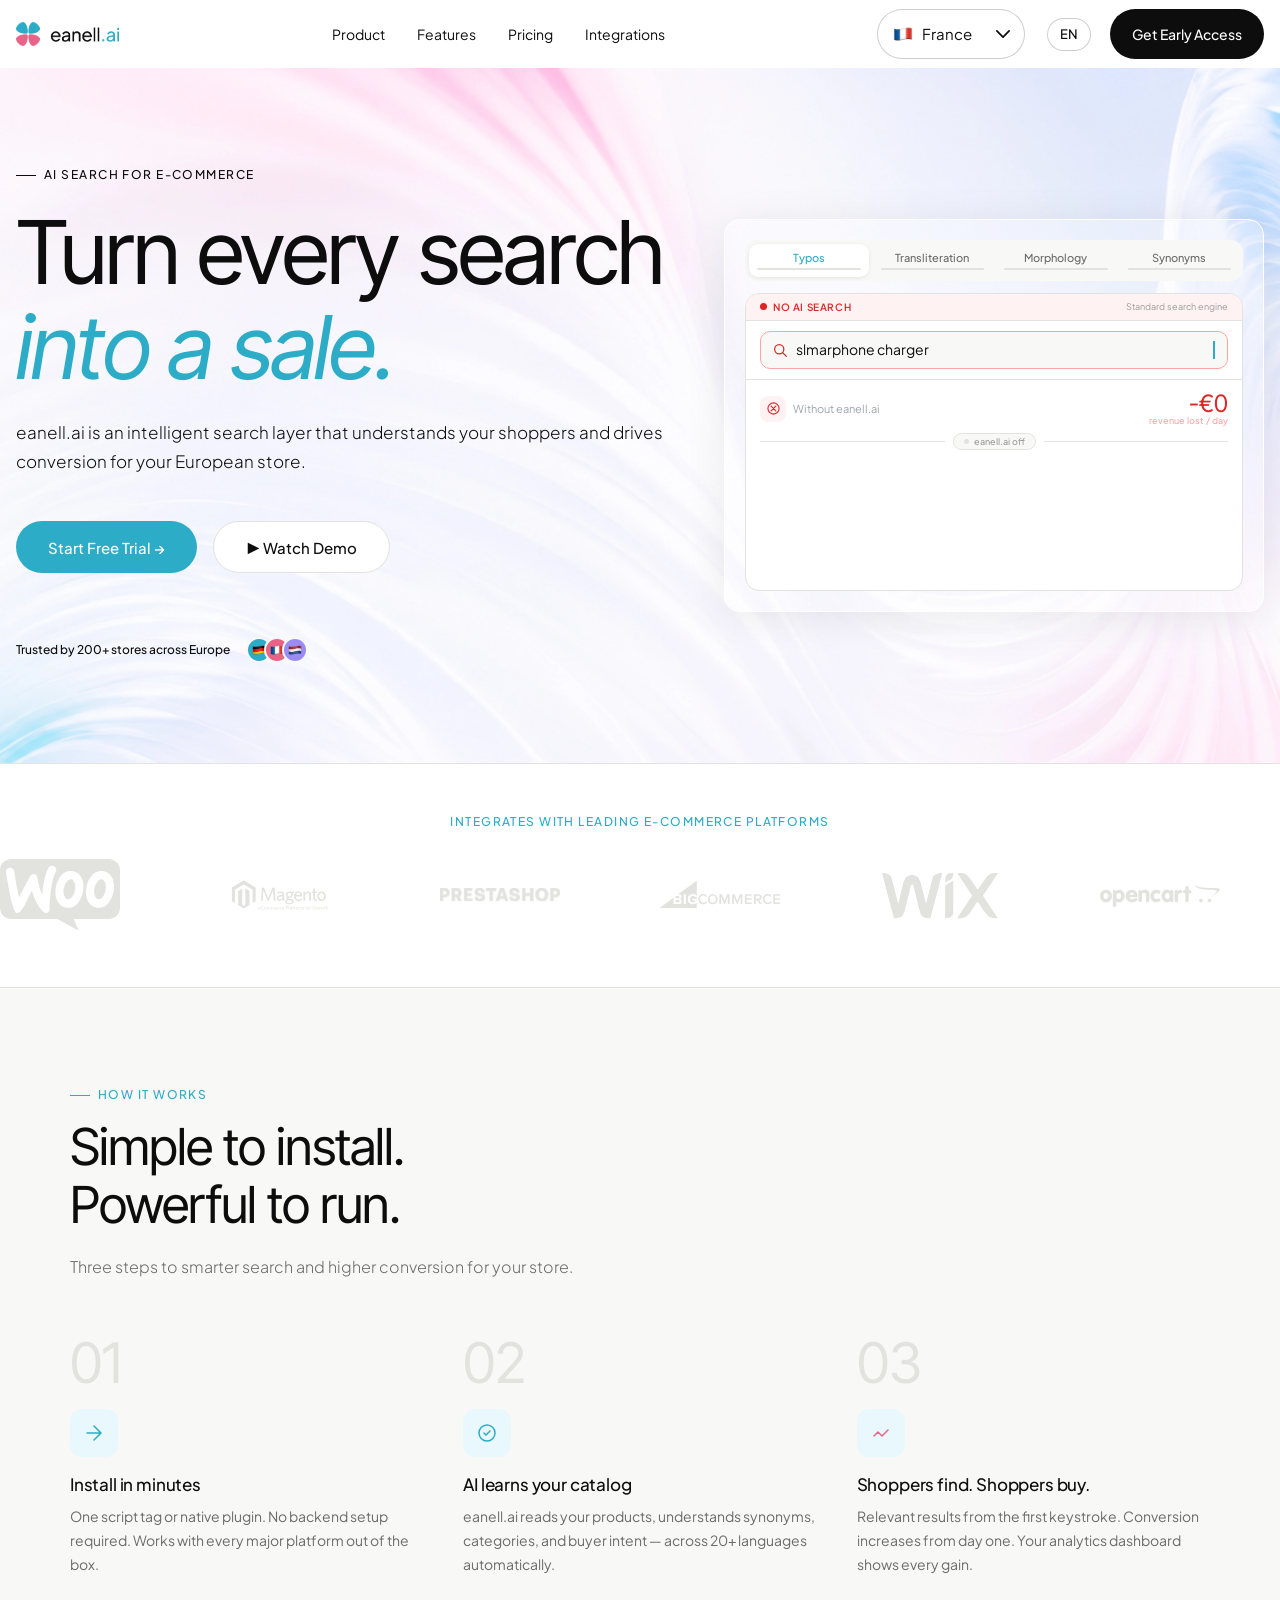
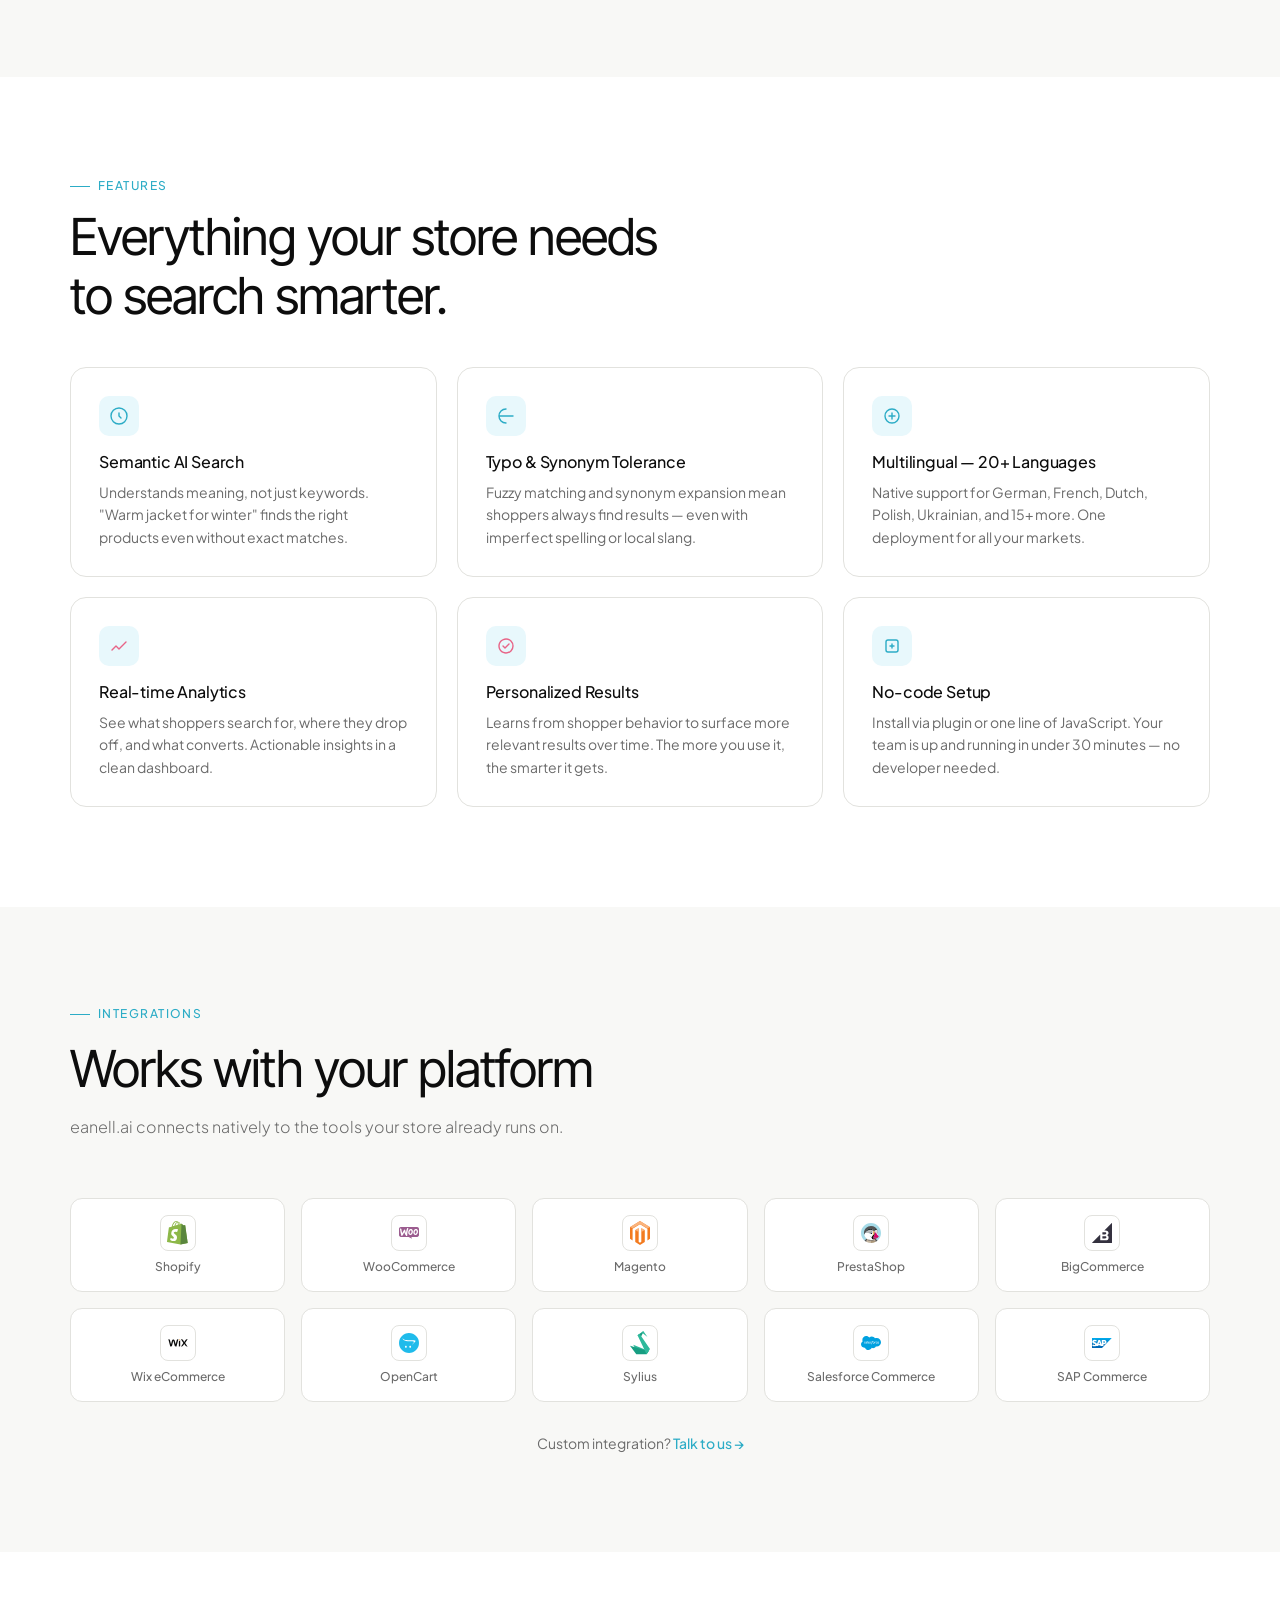
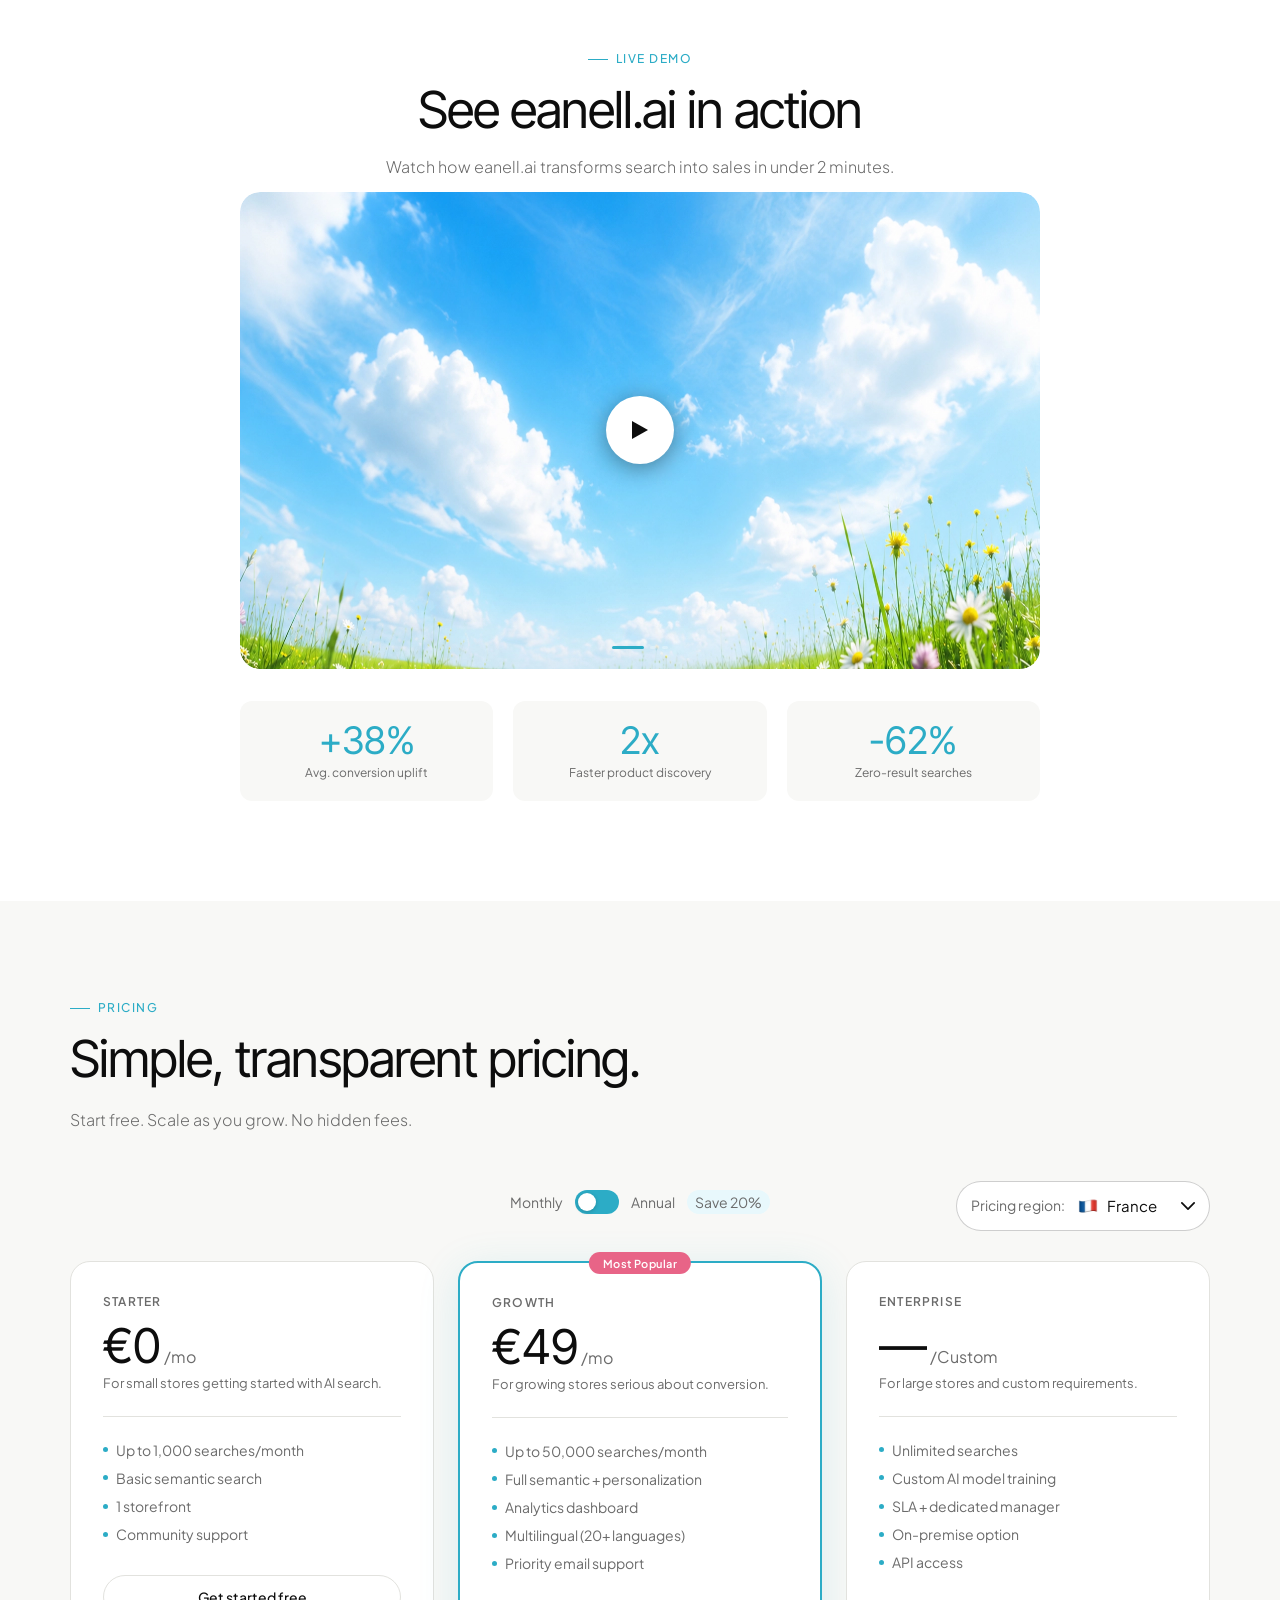
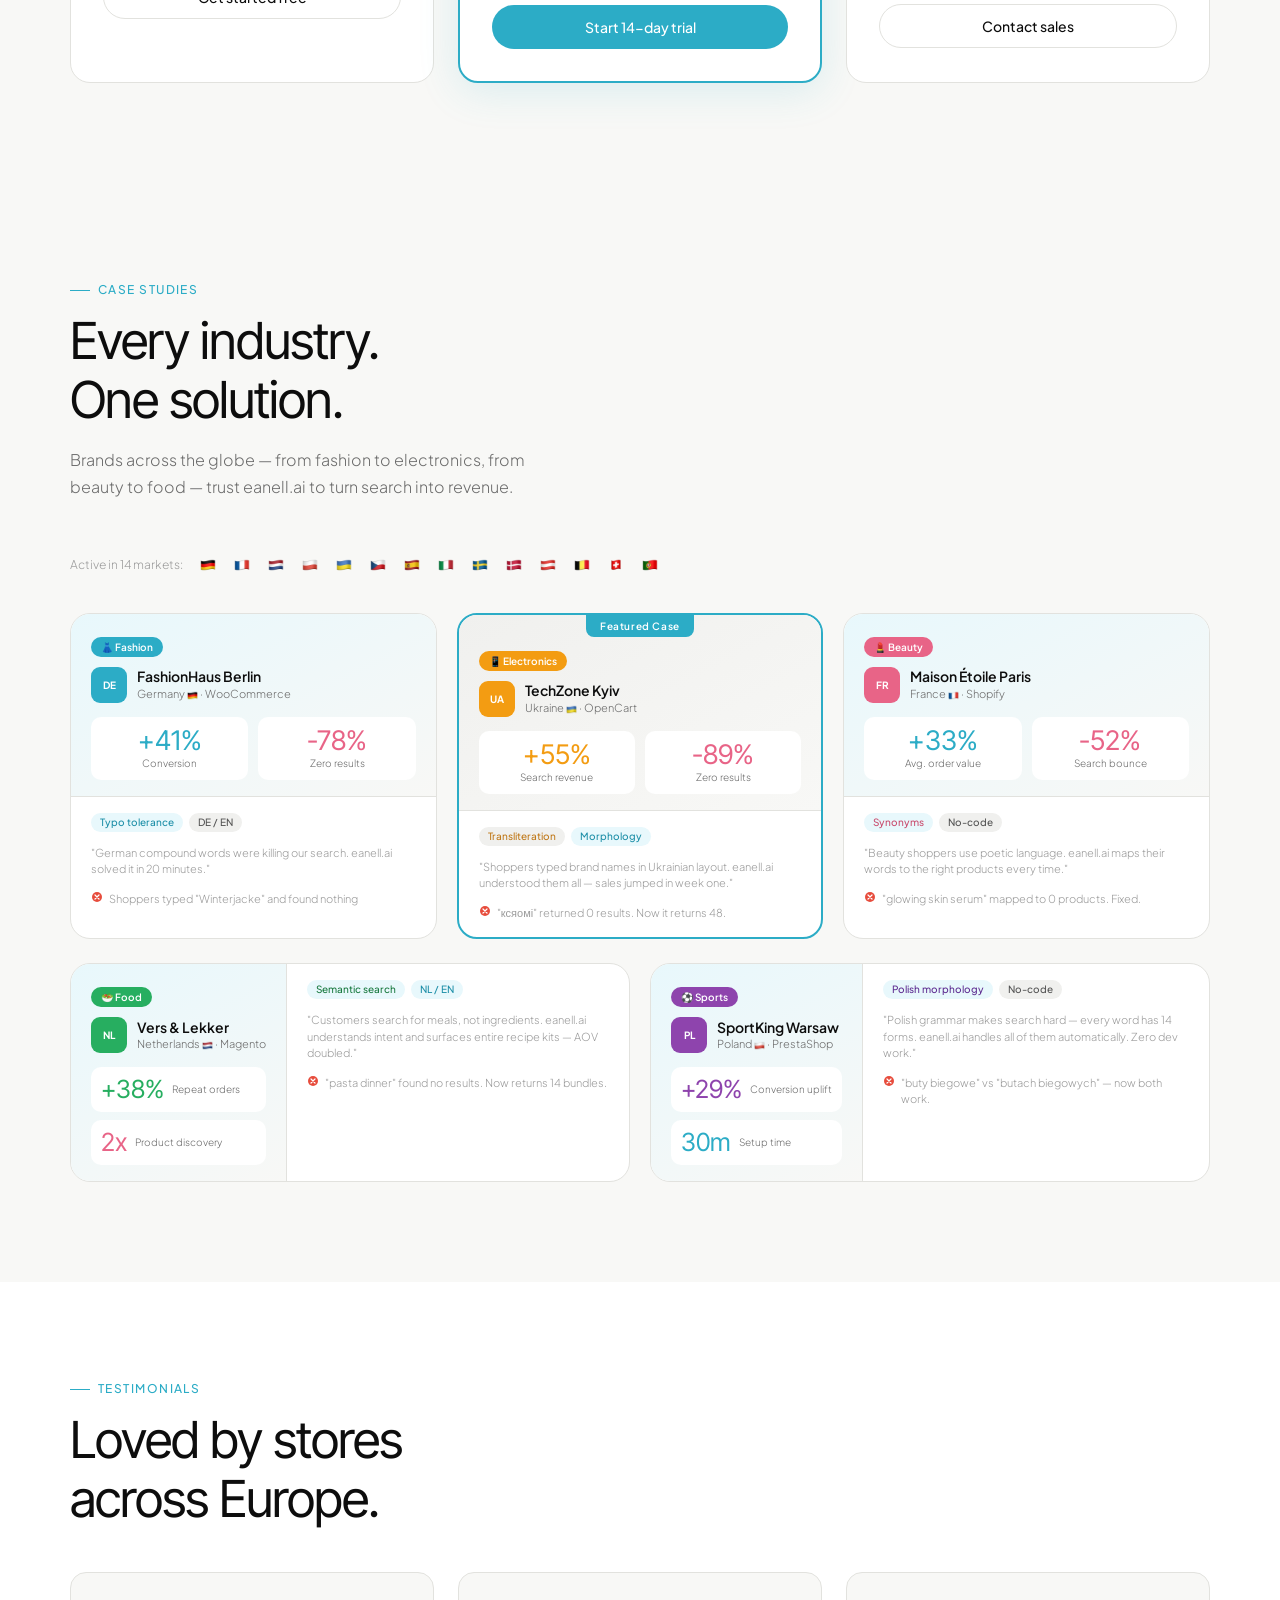
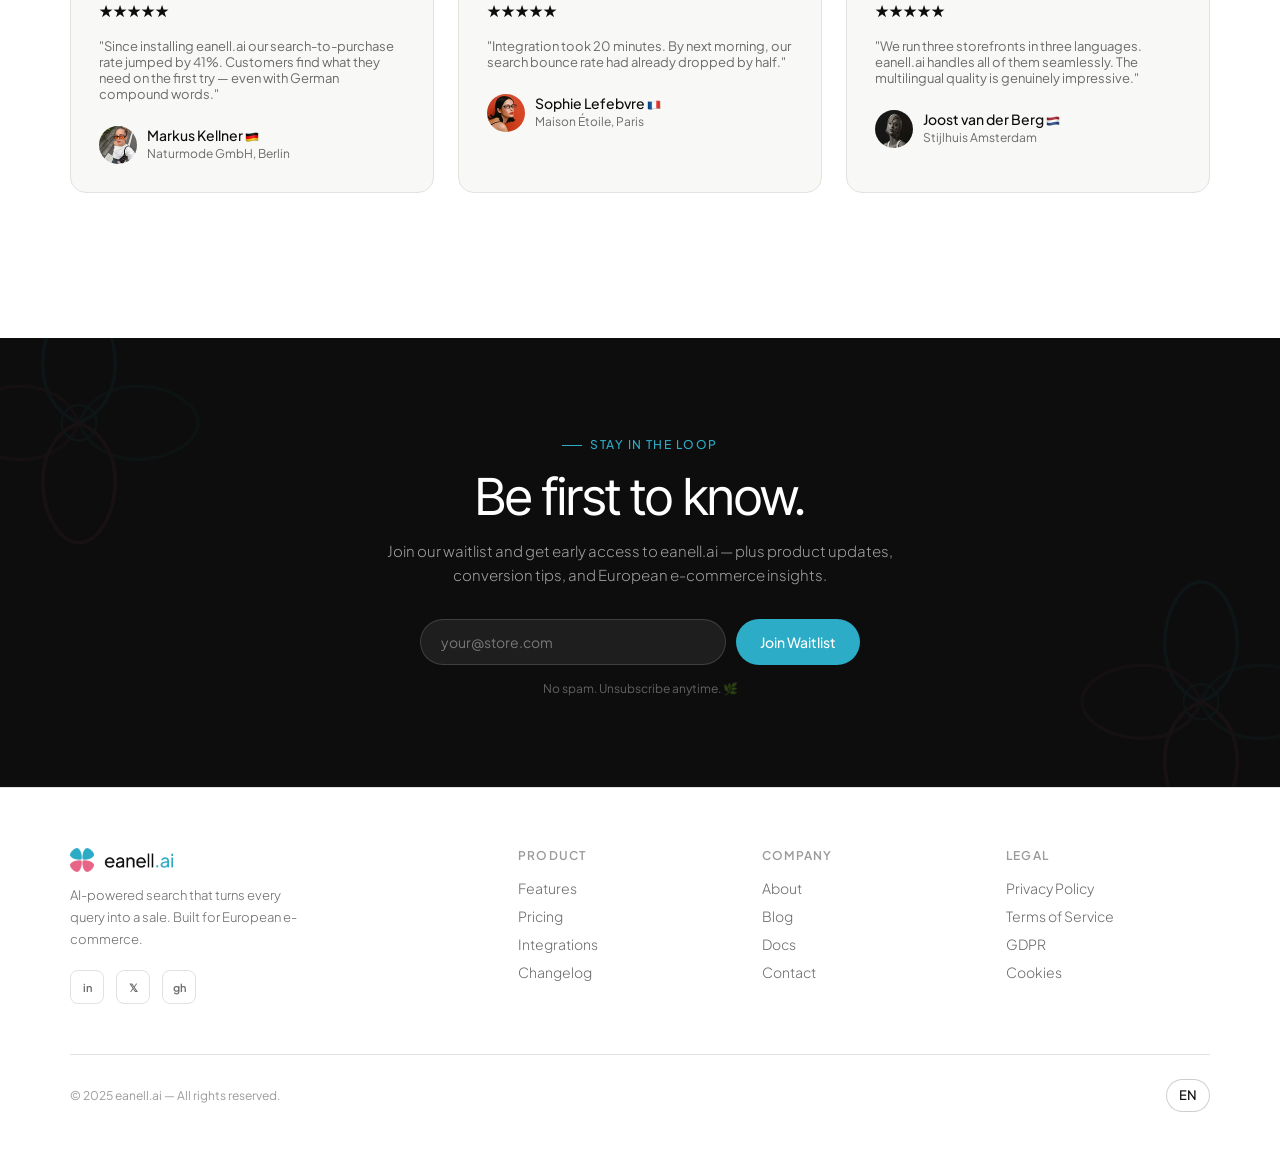
==== commit 18bb2bbf: "fix flags v2" ====
--- a/index.html
+++ b/index.html
@@ -7,29 +7,29 @@
 		<link rel="preconnect" href="https://fonts.gstatic.com" crossorigin="">
 		<link rel="shortcut icon" href="./assets/img/favicon.ico">
 		<title>Home Page</title>
-		<link rel="modulepreload" crossorigin="" href="./js/app.min.js?v=1781531942713">
-		<link rel="modulepreload" crossorigin="" href="./js/main.min.js?v=1781531942713">
-		<link rel="modulepreload" crossorigin="" href="./js/slider.min.js?v=1781531942713">
-		<link rel="modulepreload" crossorigin="" href="./js/hero.min.js?v=1781531942713">
-		<link rel="modulepreload" crossorigin="" href="./js/dynamic.min.js?v=1781531942713">
-		<link rel="modulepreload" crossorigin="" href="./js/menu.min.js?v=1781531942713">
-		<link rel="stylesheet" crossorigin="" href="./css/style.min.css?v=1781531942713">
+		<link rel="modulepreload" crossorigin="" href="./js/app.min.js?v=1781532463494">
+		<link rel="modulepreload" crossorigin="" href="./js/main.min.js?v=1781532463494">
+		<link rel="modulepreload" crossorigin="" href="./js/slider.min.js?v=1781532463494">
+		<link rel="modulepreload" crossorigin="" href="./js/hero.min.js?v=1781532463494">
+		<link rel="modulepreload" crossorigin="" href="./js/dynamic.min.js?v=1781532463494">
+		<link rel="modulepreload" crossorigin="" href="./js/menu.min.js?v=1781532463494">
+		<link rel="stylesheet" crossorigin="" href="./css/style.min.css?v=1781532463494">
 		<link href="https://fonts.googleapis.com/css2?family=Inter+Tight:ital@0;1&family=Plus+Jakarta+Sans:ital,wght@0,200..800;1,200..800&display=swap" rel="stylesheet">
-		<link rel="stylesheet" crossorigin="" href="./css/main.min.css?v=1781531942713">
-		<link rel="stylesheet" crossorigin="" href="./css/slider.min.css?v=1781531942713">
-		<link rel="stylesheet" crossorigin="" href="./css/hero.min.css?v=1781531942713">
-		<link rel="stylesheet" crossorigin="" href="./css/menu.min.css?v=1781531942713">
-		<link rel="stylesheet" crossorigin="" href="./css/cases.min.css?v=1781531942713">
-		<link rel="stylesheet" crossorigin="" href="./css/features.min.css?v=1781531942713">
-		<link rel="stylesheet" crossorigin="" href="./css/howitworks.min.css?v=1781531942713">
-		<link rel="stylesheet" crossorigin="" href="./css/integrations.min.css?v=1781531942713">
-		<link rel="stylesheet" crossorigin="" href="./css/letstalk.min.css?v=1781531942713">
-		<link rel="stylesheet" crossorigin="" href="./css/linescroll.min.css?v=1781531942713">
-		<link rel="stylesheet" crossorigin="" href="./css/livedemo.min.css?v=1781531942713">
-		<link rel="stylesheet" crossorigin="" href="./css/pricing.min.css?v=1781531942713">
-		<link rel="stylesheet" crossorigin="" href="./css/reviews.min.css?v=1781531942713">
-		<link rel="stylesheet" crossorigin="" href="./css/footer.min.css?v=1781531942713">
-		<link rel="stylesheet" crossorigin="" href="./css/header.min.css?v=1781531942713">
+		<link rel="stylesheet" crossorigin="" href="./css/main.min.css?v=1781532463494">
+		<link rel="stylesheet" crossorigin="" href="./css/slider.min.css?v=1781532463494">
+		<link rel="stylesheet" crossorigin="" href="./css/hero.min.css?v=1781532463494">
+		<link rel="stylesheet" crossorigin="" href="./css/menu.min.css?v=1781532463494">
+		<link rel="stylesheet" crossorigin="" href="./css/cases.min.css?v=1781532463494">
+		<link rel="stylesheet" crossorigin="" href="./css/features.min.css?v=1781532463494">
+		<link rel="stylesheet" crossorigin="" href="./css/howitworks.min.css?v=1781532463494">
+		<link rel="stylesheet" crossorigin="" href="./css/integrations.min.css?v=1781532463494">
+		<link rel="stylesheet" crossorigin="" href="./css/letstalk.min.css?v=1781532463494">
+		<link rel="stylesheet" crossorigin="" href="./css/linescroll.min.css?v=1781532463494">
+		<link rel="stylesheet" crossorigin="" href="./css/livedemo.min.css?v=1781532463494">
+		<link rel="stylesheet" crossorigin="" href="./css/pricing.min.css?v=1781532463494">
+		<link rel="stylesheet" crossorigin="" href="./css/reviews.min.css?v=1781532463494">
+		<link rel="stylesheet" crossorigin="" href="./css/footer.min.css?v=1781532463494">
+		<link rel="stylesheet" crossorigin="" href="./css/header.min.css?v=1781532463494">
 	</head>
 	<body>
 		<div class="wrapper" data-top-position="">
@@ -1222,6 +1222,6 @@
 				</div>
 			</footer>
 		</div>
-		<script type="module" crossorigin="" src="./js/index.min.js?v=1781531942713"></script>
+		<script type="module" crossorigin="" src="./js/index.min.js?v=1781532463494"></script>
 	</body>
 </html>
--- a/css/hero.min.css
+++ b/css/hero.min.css
@@ -1 +1 @@
-.hero{padding-block:100px;background-image:url(../assets/img/hero.webp);background-repeat:no-repeat;background-position:50%;background-size:cover}.hero__container{max-width:1302px}.hero__body{display:flex;align-items:center;justify-content:space-between;gap:24px}.hero__content{max-width:673px;width:100%;display:flex;flex-direction:column}.hero__content>:not(:last-child){margin-bottom:23px}.hero__subtitle{color:var(--color-grey-5)}.hero__text{font-weight:300;font-size:17px;line-height:170%}.hero__text:not(:last-child){margin-bottom:45px}.hero__btns{display:flex;align-items:center;flex-wrap:wrap;gap:16px}.hero__btns:not(:last-child){margin-bottom:64px}.hero__btn{min-height:52px;font-size:15px}.hero__bottom{display:flex;align-items:center;gap:16px}.hero__bottom-text{font-weight:500;font-size:12px;line-height:120%}.hero__bottom-item,.hero__bottom-items{display:flex;align-items:center}.hero__bottom-item{border:2px solid var(--color-grey-97);border-radius:50px;padding:4px;width:26px;height:26px;font-weight:600;font-size:9px;text-align:center;justify-content:center}.hero__bottom-item img,.hero__bottom-item svg{width:100%;height:100%;object-fit:contain;transform:translateZ(0)}.hero__bottom-item:not(:first-child){margin-left:-8px}.hero__bottom-item:nth-child(3n+1){background-color:var(--color-cyan-47)}.hero__bottom-item:nth-child(3n+2){background-color:var(--color-rose-65)}.hero__bottom-item:nth-child(3n+3){background-color:var(--color-blue-75)}.hero__mockup{max-width:540px;width:100%}.mockup{position:relative;width:100%;display:grid}.mockup__container{width:100%;background:hsla(0,0%,100%,.2);border:1px solid var(--color-white-solid);box-shadow:0 4px 40px rgba(0,0,0,.08);border-radius:16px;padding:20px}.mockup__tabs{display:flex;gap:4px;background:var(--color-grey-97);border-radius:12px;padding:4px;margin-bottom:12px;overflow-x:auto;scrollbar-width:none}.mockup__tabs::-webkit-scrollbar{appearance:none;display:none;width:0;height:0}.mockup__tab{flex:1;padding:7px 8px;border-radius:9px;border:none;background:transparent;cursor:pointer;font-weight:500;font-size:11px;line-height:125%;color:var(--color-grey-42);transition:all .2s;white-space:nowrap;text-align:center}.mockup__tab.active{background:var(--color-white-solid);color:var(--color-cyan-47);box-shadow:0 1px 4px 0 rgba(0,0,0,.08)}.mockup__progress-bar{height:2px;background:var(--color-grey-88);border-radius:2px;margin-top:3px;overflow:hidden}.mockup__progress-fill{height:100%;width:0;background:var(--color-cyan-47);transition:width linear}.mockup__card{border-radius:14px;border:1px solid var(--color-grey-88);overflow:hidden;background:var(--color-white-solid)}.mockup__status-bar{padding:7px 14px;display:flex;align-items:center;justify-content:space-between;border-bottom:1px solid var(--color-grey-88);transition:background .4s;background:#fef2f2}.mockup__status-left{display:flex;align-items:center;gap:6px}.mockup__status-dot{width:7px;height:7px;border-radius:50%;background:var(--color-red-51);transition:background .4s;animation:mockup-pulse-dot 1.2s ease-in-out infinite}.mockup__status-text{font-weight:600;font-size:10px;letter-spacing:.06em;line-height:125%;text-transform:uppercase;transition:color .4s;color:var(--color-red-51)}.mockup__status-right{font-weight:400;font-size:9px;line-height:120%;color:var(--color-grey-61)}.mockup__search-bar{padding:10px 14px;border-bottom:1px solid var(--color-grey-88);display:grid}.mockup__search-input{display:flex;align-items:center;gap:8px;background:var(--color-grey-97);border:1px solid var(--color-red-82);border-radius:10px;padding:9px 12px;overflow:hidden;transition:border-color .4s}.mockup__search-icon{display:flex;align-items:center;justify-content:center}.mockup__search-icon svg{width:15px;height:15px}.mockup__search-query{font-size:14px;line-height:125%;color:var(--color-grey-5);min-width:2px;flex:1;min-width:0;white-space:nowrap;overflow:hidden;text-overflow:ellipsis}.mockup__search-badge{font-size:10px;padding:2px 8px;border-radius:100px;background:var(--color-cyan-47);color:var(--color-white-solid);font-weight:600;opacity:0;transition:opacity .4s;white-space:nowrap;flex-shrink:0}.mockup__search-cursor{display:inline-block;width:2px;height:18px;background:var(--color-cyan-47);animation:mockup-blink 1s infinite;vertical-align:middle;margin-left:2px}.mockup__money{padding:12px 14px;min-height:110px;display:flex;flex-direction:column;gap:8px}.mockup__row-with,.mockup__row-without{display:flex;align-items:center;justify-content:space-between}.mockup__row-with{opacity:0;transition:opacity .5s}.mockup__row-left{display:flex;align-items:center;gap:7px}.mockup__icon-box{width:26px;height:26px;border-radius:8px;display:flex;align-items:center;justify-content:center}.mockup__icon-box--error{background:#fef2f2}.mockup__icon-box--success{background:var(--color-grey-95)}.mockup__row-label{font-size:11px;font-weight:400}.mockup__row-label--error{color:var(--color-azure-65)}.mockup__row-label--success{color:var(--color-cyan-39);font-weight:500}.mockup__counter{text-align:right}.mockup__counter-value{font-family:var(--second-family);font-size:24px;font-weight:400;line-height:1}.mockup__counter-value--loss{color:var(--color-red-51)}.mockup__counter-value--gain{color:var(--color-spring-green-36)}.mockup__counter-label{font-size:9px;font-weight:500}.mockup__counter-label--loss{color:var(--color-red-82)}.mockup__counter-label--gain{color:var(--color-spring-green-73)}.mockup__divider{display:flex;align-items:center;gap:8px}.mockup__divider-line{flex:1;height:1px;background:var(--color-grey-88)}.mockup__ai-switch{display:flex;align-items:center;gap:5px;padding:3px 10px;border-radius:100px;background:var(--color-grey-97);border:1px solid var(--color-grey-88);transition:.4s}.mockup__ai-dot{width:5px;height:5px;border-radius:50%;background:var(--color-grey-88);transition:background .4s}.mockup__ai-text{font-size:9px;color:var(--color-grey-61);font-weight:500;transition:color .4s}.mockup__products{opacity:0;transition:opacity .4s;padding:0 14px 12px}.mockup__products-grid{display:grid;grid-template-columns:repeat(3,1fr);gap:6px}.mockup__product-card{border-radius:8px;overflow:hidden;border:1px solid var(--color-grey-88);background:var(--color-grey-97)}.mockup__product-img{height:42px;background:var(--color-grey-97);display:flex;align-items:center;justify-content:center}.mockup__product-img img{max-width:70%;max-height:70%;object-fit:contain;display:none}.mockup__product-info{padding:4px 6px}.mockup__product-name{font-size:10px;font-weight:600;color:var(--color-grey-5);line-height:1.3;word-break:break-word}.mockup__product-price{font-size:10px;font-weight:700}.mockup__product-price--teal{color:var(--color-cyan-47)}.mockup__product-price--rose{color:var(--color-rose-65)}@keyframes mockup-blink{0%,50%{opacity:1}51%,to{opacity:0}}@keyframes mockup-pulse-dot{0%,to{opacity:1;transform:scale(1)}50%{opacity:.5;transform:scale(.8)}}@media (width < 48em){.hero__body{flex-direction:column;align-items:stretch;justify-content:stretch;gap:32px}.hero__content{max-width:100%}.hero__text:not(:last-child){margin-bottom:40px}.hero__mockup{max-width:100%}.mockup__container{padding:16px}.mockup__tab{padding:5px 4px;font-size:11px}}@media (width < 40.625em){.hero{padding-block:100px;background-image:url(../assets/img/hero-mob.webp)}.hero__btn{flex:1 1 250px;max-width:none;width:calc(50% - 16px)}}@media (width < 30em){.mockup__tabs{padding:3px}.mockup__tab{padding:4px 3px;font-size:9px}.mockup__search-input{padding:9px 12px}.mockup__search-query{font-size:12px}.mockup__product-name,.mockup__product-price{font-size:9px}}@media (width < 23.125em){.mockup__container{padding:10px}}@media (any-hover:hover){.mockup__tab:hover{color:var(--color-cyan-47)}}+.hero{padding-block:100px;background-image:url(../assets/img/hero.webp);background-repeat:no-repeat;background-position:50%;background-size:cover}.hero__container{max-width:1302px}.hero__body{display:flex;align-items:center;justify-content:space-between;gap:24px}.hero__content{max-width:673px;width:100%;display:flex;flex-direction:column}.hero__content>:not(:last-child){margin-bottom:23px}.hero__subtitle{color:var(--color-grey-5)}.hero__text{font-weight:300;font-size:17px;line-height:170%}.hero__text:not(:last-child){margin-bottom:45px}.hero__btns{display:flex;align-items:center;flex-wrap:wrap;gap:16px}.hero__btns:not(:last-child){margin-bottom:64px}.hero__btn{min-height:52px;font-size:15px}.hero__bottom{display:flex;align-items:center;gap:16px}.hero__bottom-text{font-weight:500;font-size:12px;line-height:120%}.hero__bottom-item,.hero__bottom-items{display:flex;align-items:center}.hero__bottom-item{border:2px solid var(--color-grey-97);border-radius:50px;padding:4px;width:26px;height:26px;font-weight:600;font-size:9px;text-align:center;justify-content:center}.hero__bottom-item img,.hero__bottom-item svg{width:100%;height:100%;object-fit:contain}.hero__bottom-item:not(:first-child){margin-left:-8px}.hero__bottom-item:nth-child(3n+1){background-color:var(--color-cyan-47)}.hero__bottom-item:nth-child(3n+2){background-color:var(--color-rose-65)}.hero__bottom-item:nth-child(3n+3){background-color:var(--color-blue-75)}.hero__mockup{max-width:540px;width:100%}.mockup{position:relative;width:100%;display:grid}.mockup__container{width:100%;background:hsla(0,0%,100%,.2);border:1px solid var(--color-white-solid);box-shadow:0 4px 40px rgba(0,0,0,.08);border-radius:16px;padding:20px}.mockup__tabs{display:flex;gap:4px;background:var(--color-grey-97);border-radius:12px;padding:4px;margin-bottom:12px;overflow-x:auto;scrollbar-width:none}.mockup__tabs::-webkit-scrollbar{appearance:none;display:none;width:0;height:0}.mockup__tab{flex:1;padding:7px 8px;border-radius:9px;border:none;background:transparent;cursor:pointer;font-weight:500;font-size:11px;line-height:125%;color:var(--color-grey-42);transition:all .2s;white-space:nowrap;text-align:center}.mockup__tab.active{background:var(--color-white-solid);color:var(--color-cyan-47);box-shadow:0 1px 4px 0 rgba(0,0,0,.08)}.mockup__progress-bar{height:2px;background:var(--color-grey-88);border-radius:2px;margin-top:3px;overflow:hidden}.mockup__progress-fill{height:100%;width:0;background:var(--color-cyan-47);transition:width linear}.mockup__card{border-radius:14px;border:1px solid var(--color-grey-88);overflow:hidden;background:var(--color-white-solid)}.mockup__status-bar{padding:7px 14px;display:flex;align-items:center;justify-content:space-between;border-bottom:1px solid var(--color-grey-88);transition:background .4s;background:#fef2f2}.mockup__status-left{display:flex;align-items:center;gap:6px}.mockup__status-dot{width:7px;height:7px;border-radius:50%;background:var(--color-red-51);transition:background .4s;animation:mockup-pulse-dot 1.2s ease-in-out infinite}.mockup__status-text{font-weight:600;font-size:10px;letter-spacing:.06em;line-height:125%;text-transform:uppercase;transition:color .4s;color:var(--color-red-51)}.mockup__status-right{font-weight:400;font-size:9px;line-height:120%;color:var(--color-grey-61)}.mockup__search-bar{padding:10px 14px;border-bottom:1px solid var(--color-grey-88);display:grid}.mockup__search-input{display:flex;align-items:center;gap:8px;background:var(--color-grey-97);border:1px solid var(--color-red-82);border-radius:10px;padding:9px 12px;overflow:hidden;transition:border-color .4s}.mockup__search-icon{display:flex;align-items:center;justify-content:center}.mockup__search-icon svg{width:15px;height:15px}.mockup__search-query{font-size:14px;line-height:125%;color:var(--color-grey-5);min-width:2px;flex:1;min-width:0;white-space:nowrap;overflow:hidden;text-overflow:ellipsis}.mockup__search-badge{font-size:10px;padding:2px 8px;border-radius:100px;background:var(--color-cyan-47);color:var(--color-white-solid);font-weight:600;opacity:0;transition:opacity .4s;white-space:nowrap;flex-shrink:0}.mockup__search-cursor{display:inline-block;width:2px;height:18px;background:var(--color-cyan-47);animation:mockup-blink 1s infinite;vertical-align:middle;margin-left:2px}.mockup__money{padding:12px 14px;min-height:110px;display:flex;flex-direction:column;gap:8px}.mockup__row-with,.mockup__row-without{display:flex;align-items:center;justify-content:space-between}.mockup__row-with{opacity:0;transition:opacity .5s}.mockup__row-left{display:flex;align-items:center;gap:7px}.mockup__icon-box{width:26px;height:26px;border-radius:8px;display:flex;align-items:center;justify-content:center}.mockup__icon-box--error{background:#fef2f2}.mockup__icon-box--success{background:var(--color-grey-95)}.mockup__row-label{font-size:11px;font-weight:400}.mockup__row-label--error{color:var(--color-azure-65)}.mockup__row-label--success{color:var(--color-cyan-39);font-weight:500}.mockup__counter{text-align:right}.mockup__counter-value{font-family:var(--second-family);font-size:24px;font-weight:400;line-height:1}.mockup__counter-value--loss{color:var(--color-red-51)}.mockup__counter-value--gain{color:var(--color-spring-green-36)}.mockup__counter-label{font-size:9px;font-weight:500}.mockup__counter-label--loss{color:var(--color-red-82)}.mockup__counter-label--gain{color:var(--color-spring-green-73)}.mockup__divider{display:flex;align-items:center;gap:8px}.mockup__divider-line{flex:1;height:1px;background:var(--color-grey-88)}.mockup__ai-switch{display:flex;align-items:center;gap:5px;padding:3px 10px;border-radius:100px;background:var(--color-grey-97);border:1px solid var(--color-grey-88);transition:.4s}.mockup__ai-dot{width:5px;height:5px;border-radius:50%;background:var(--color-grey-88);transition:background .4s}.mockup__ai-text{font-size:9px;color:var(--color-grey-61);font-weight:500;transition:color .4s}.mockup__products{opacity:0;transition:opacity .4s;padding:0 14px 12px}.mockup__products-grid{display:grid;grid-template-columns:repeat(3,1fr);gap:6px}.mockup__product-card{border-radius:8px;overflow:hidden;border:1px solid var(--color-grey-88);background:var(--color-grey-97)}.mockup__product-img{height:42px;background:var(--color-grey-97);display:flex;align-items:center;justify-content:center}.mockup__product-img img{max-width:70%;max-height:70%;object-fit:contain;display:none}.mockup__product-info{padding:4px 6px}.mockup__product-name{font-size:10px;font-weight:600;color:var(--color-grey-5);line-height:1.3;word-break:break-word}.mockup__product-price{font-size:10px;font-weight:700}.mockup__product-price--teal{color:var(--color-cyan-47)}.mockup__product-price--rose{color:var(--color-rose-65)}@keyframes mockup-blink{0%,50%{opacity:1}51%,to{opacity:0}}@keyframes mockup-pulse-dot{0%,to{opacity:1;transform:scale(1)}50%{opacity:.5;transform:scale(.8)}}@media (width < 48em){.hero__body{flex-direction:column;align-items:stretch;justify-content:stretch;gap:32px}.hero__content{max-width:100%}.hero__text:not(:last-child){margin-bottom:40px}.hero__mockup{max-width:100%}.mockup__container{padding:16px}.mockup__tab{padding:5px 4px;font-size:11px}}@media (width < 40.625em){.hero{padding-block:100px;background-image:url(../assets/img/hero-mob.webp)}.hero__btn{flex:1 1 250px;max-width:none;width:calc(50% - 16px)}}@media (width < 30em){.mockup__tabs{padding:3px}.mockup__tab{padding:4px 3px;font-size:9px}.mockup__search-input{padding:9px 12px}.mockup__search-query{font-size:12px}.mockup__product-name,.mockup__product-price{font-size:9px}}@media (width < 23.125em){.mockup__container{padding:10px}}@media (any-hover:hover){.mockup__tab:hover{color:var(--color-cyan-47)}}
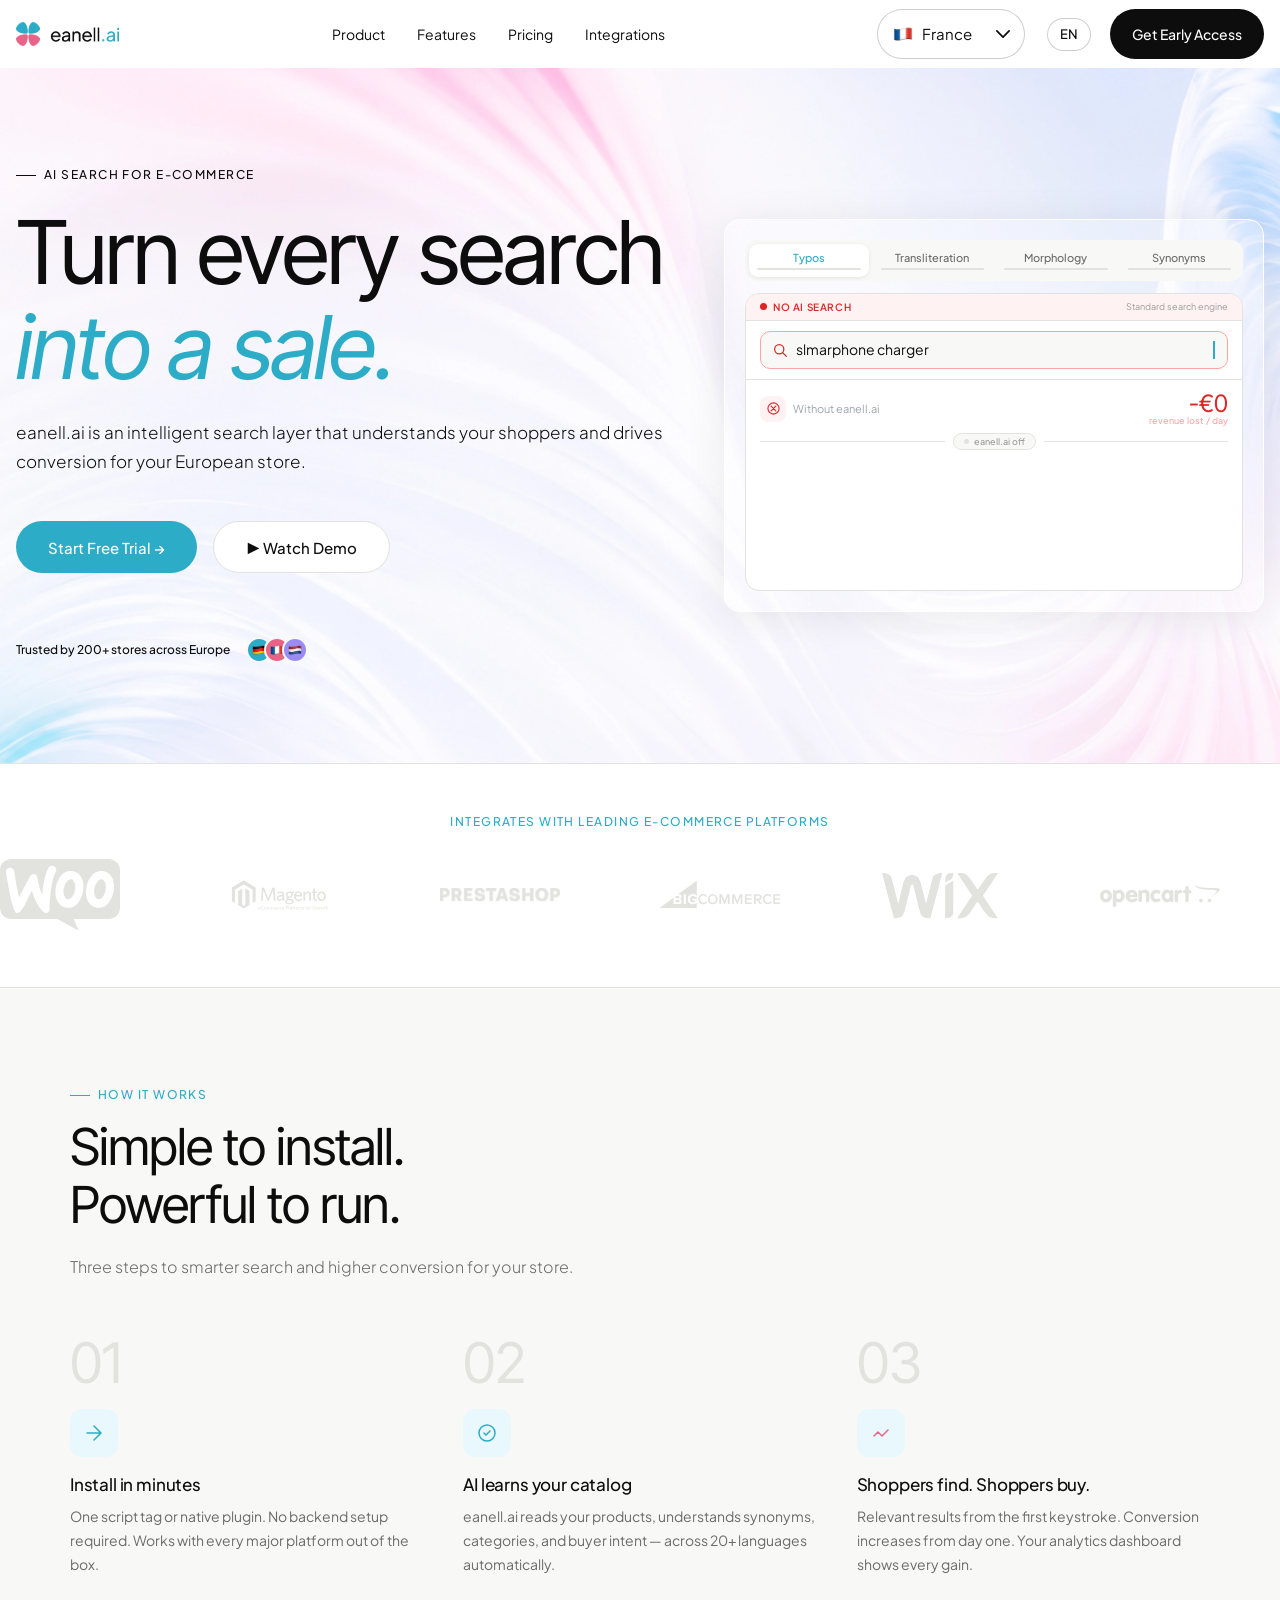
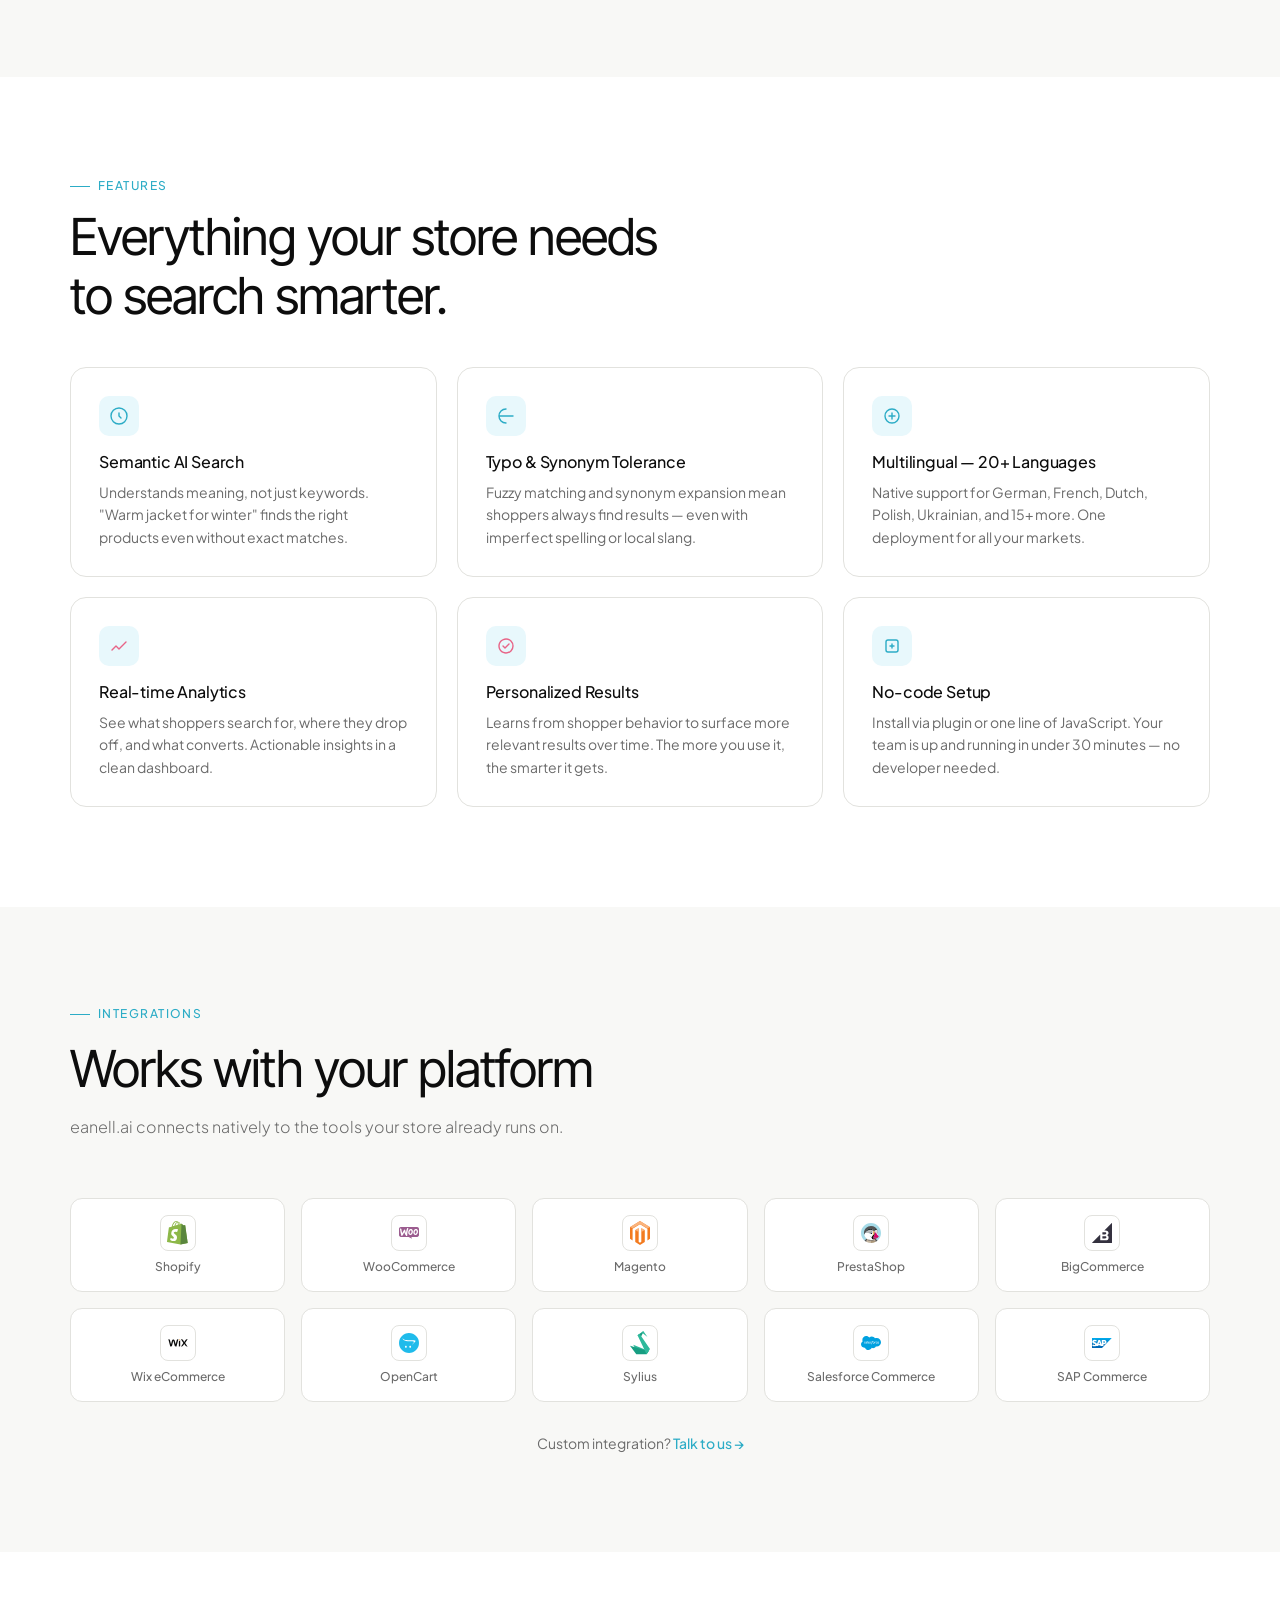
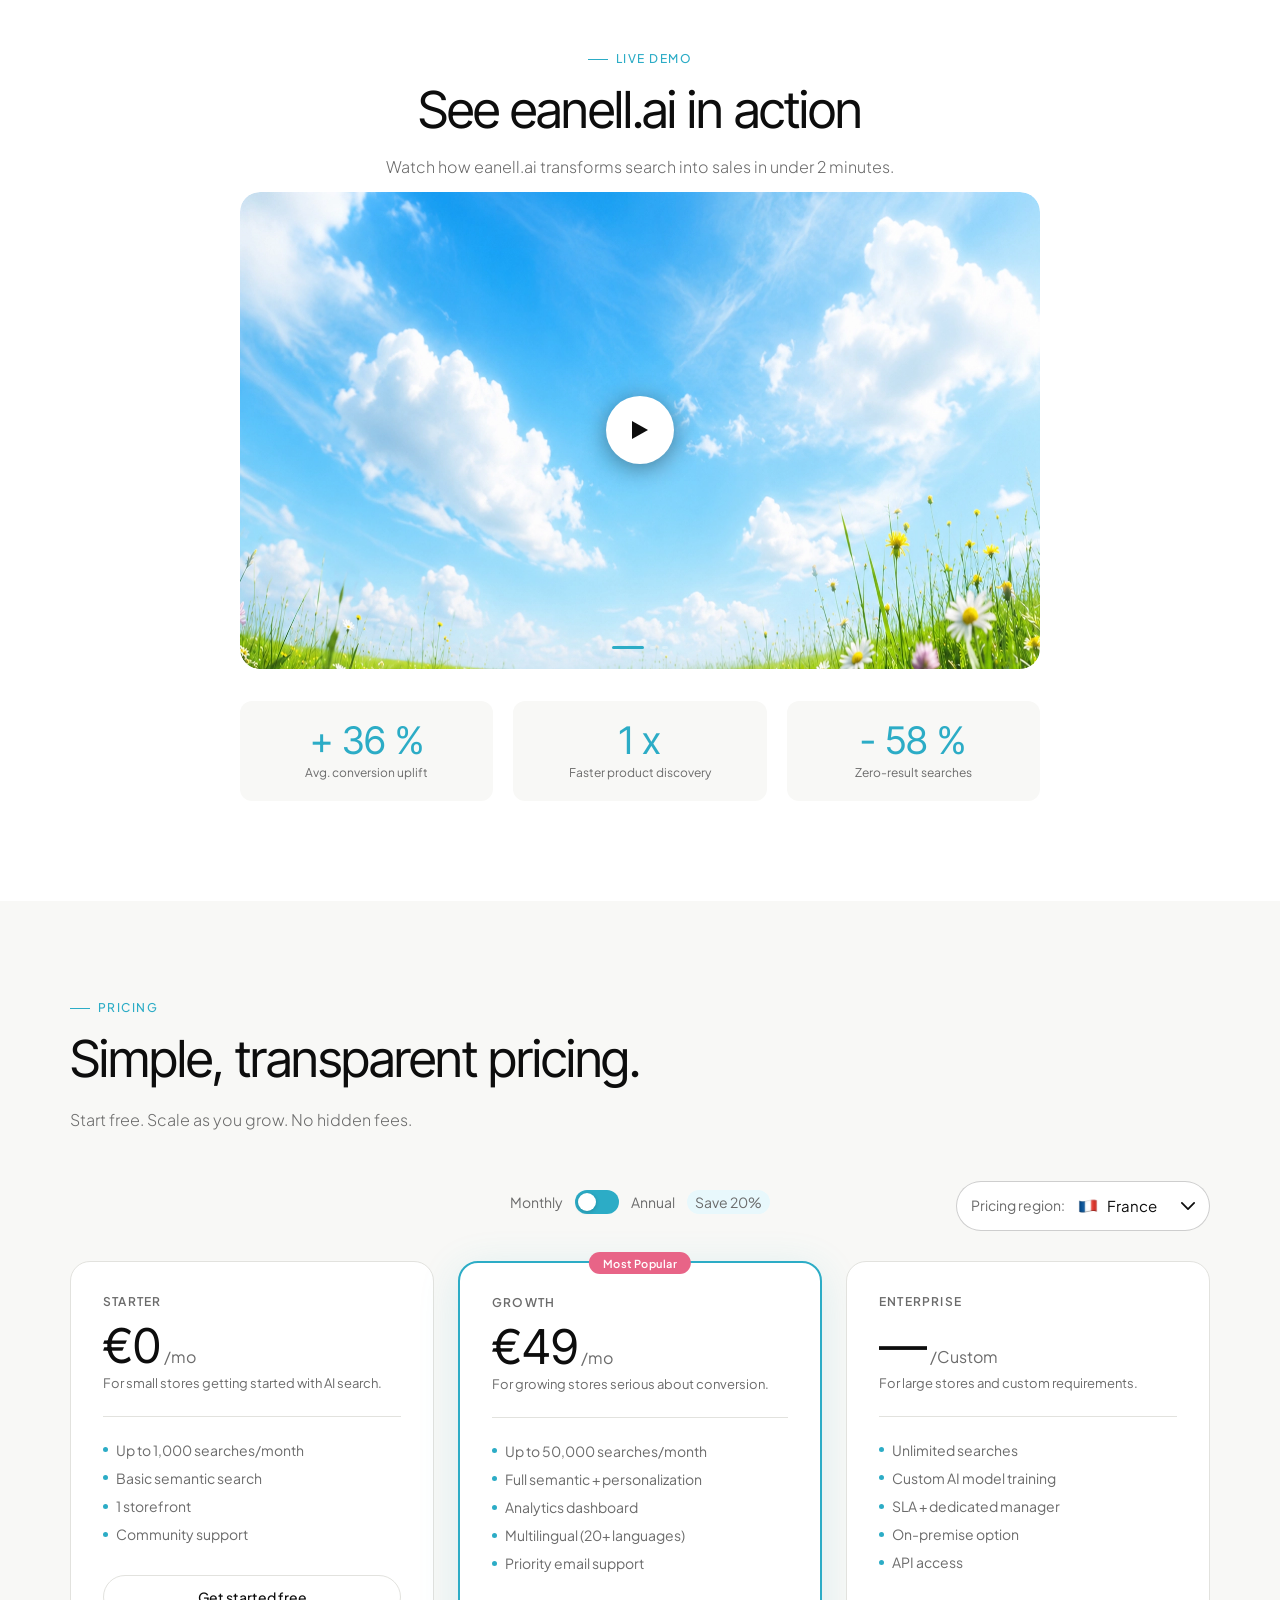
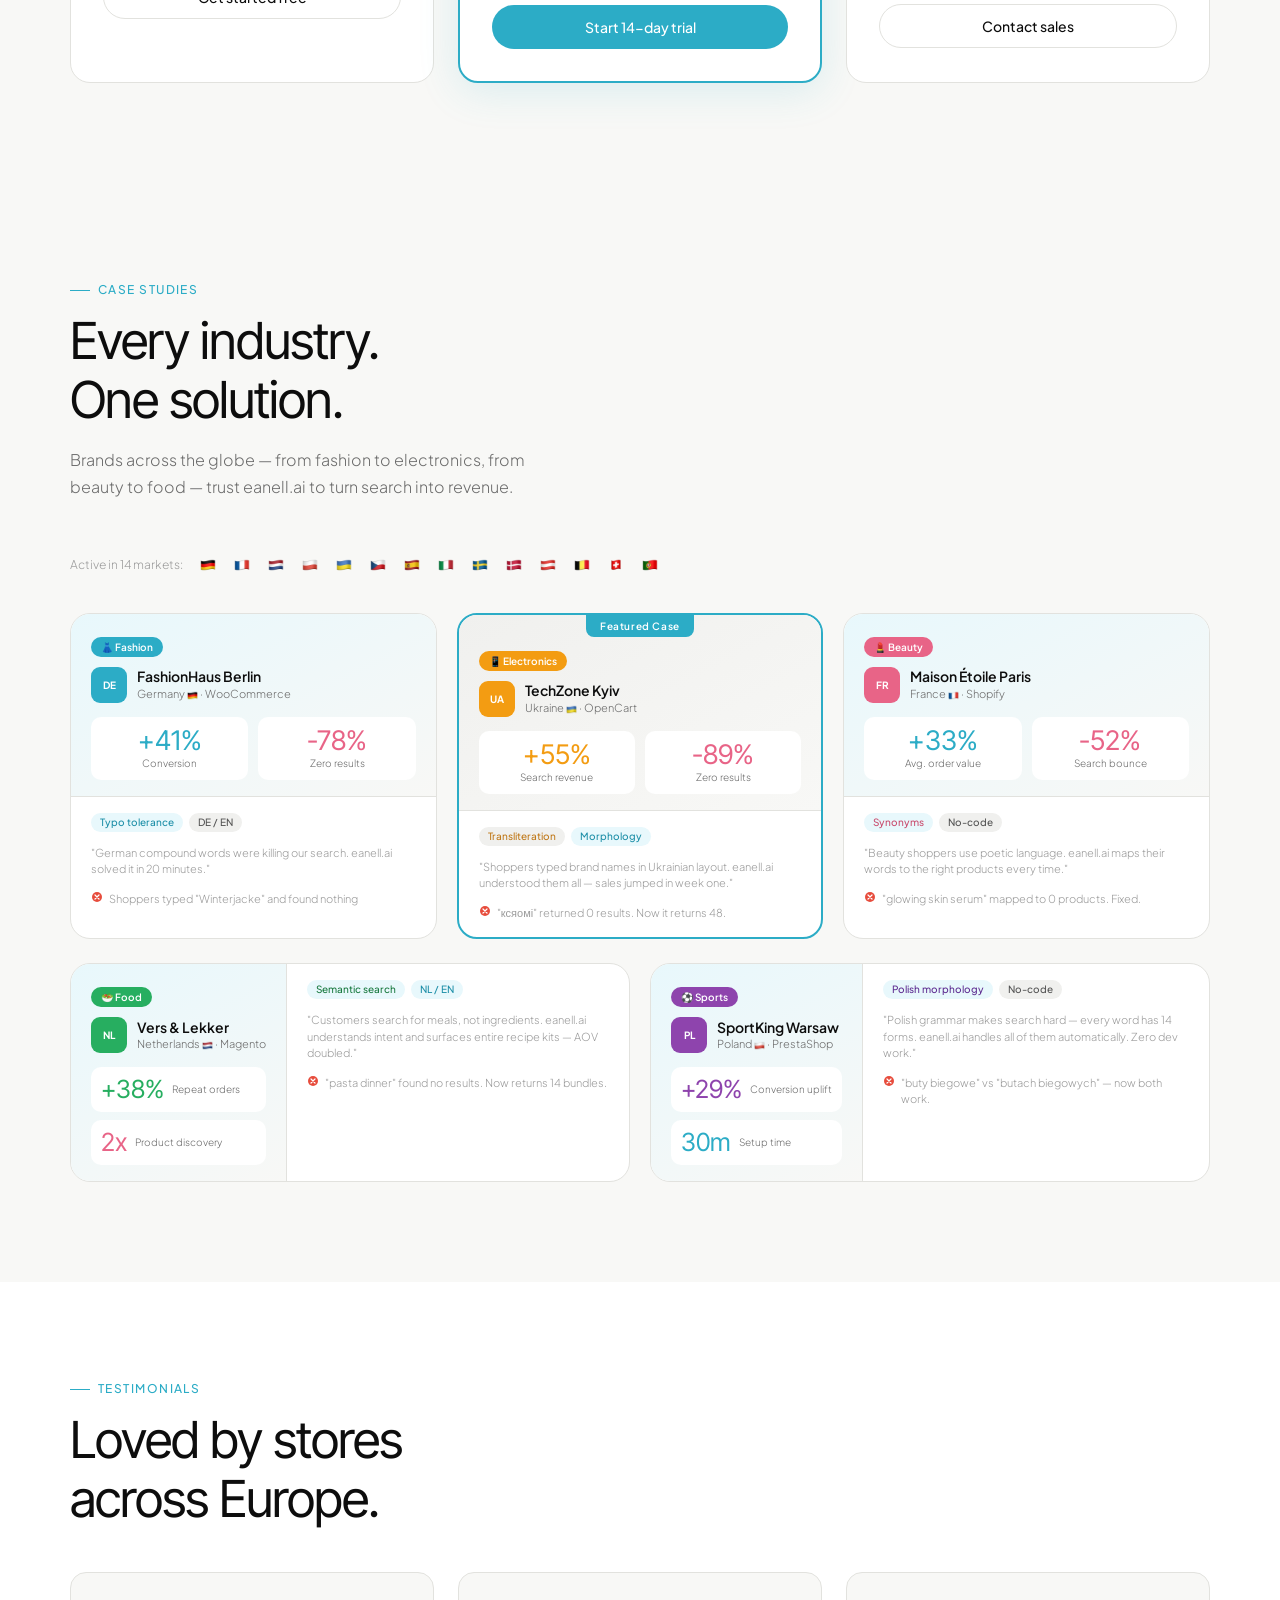
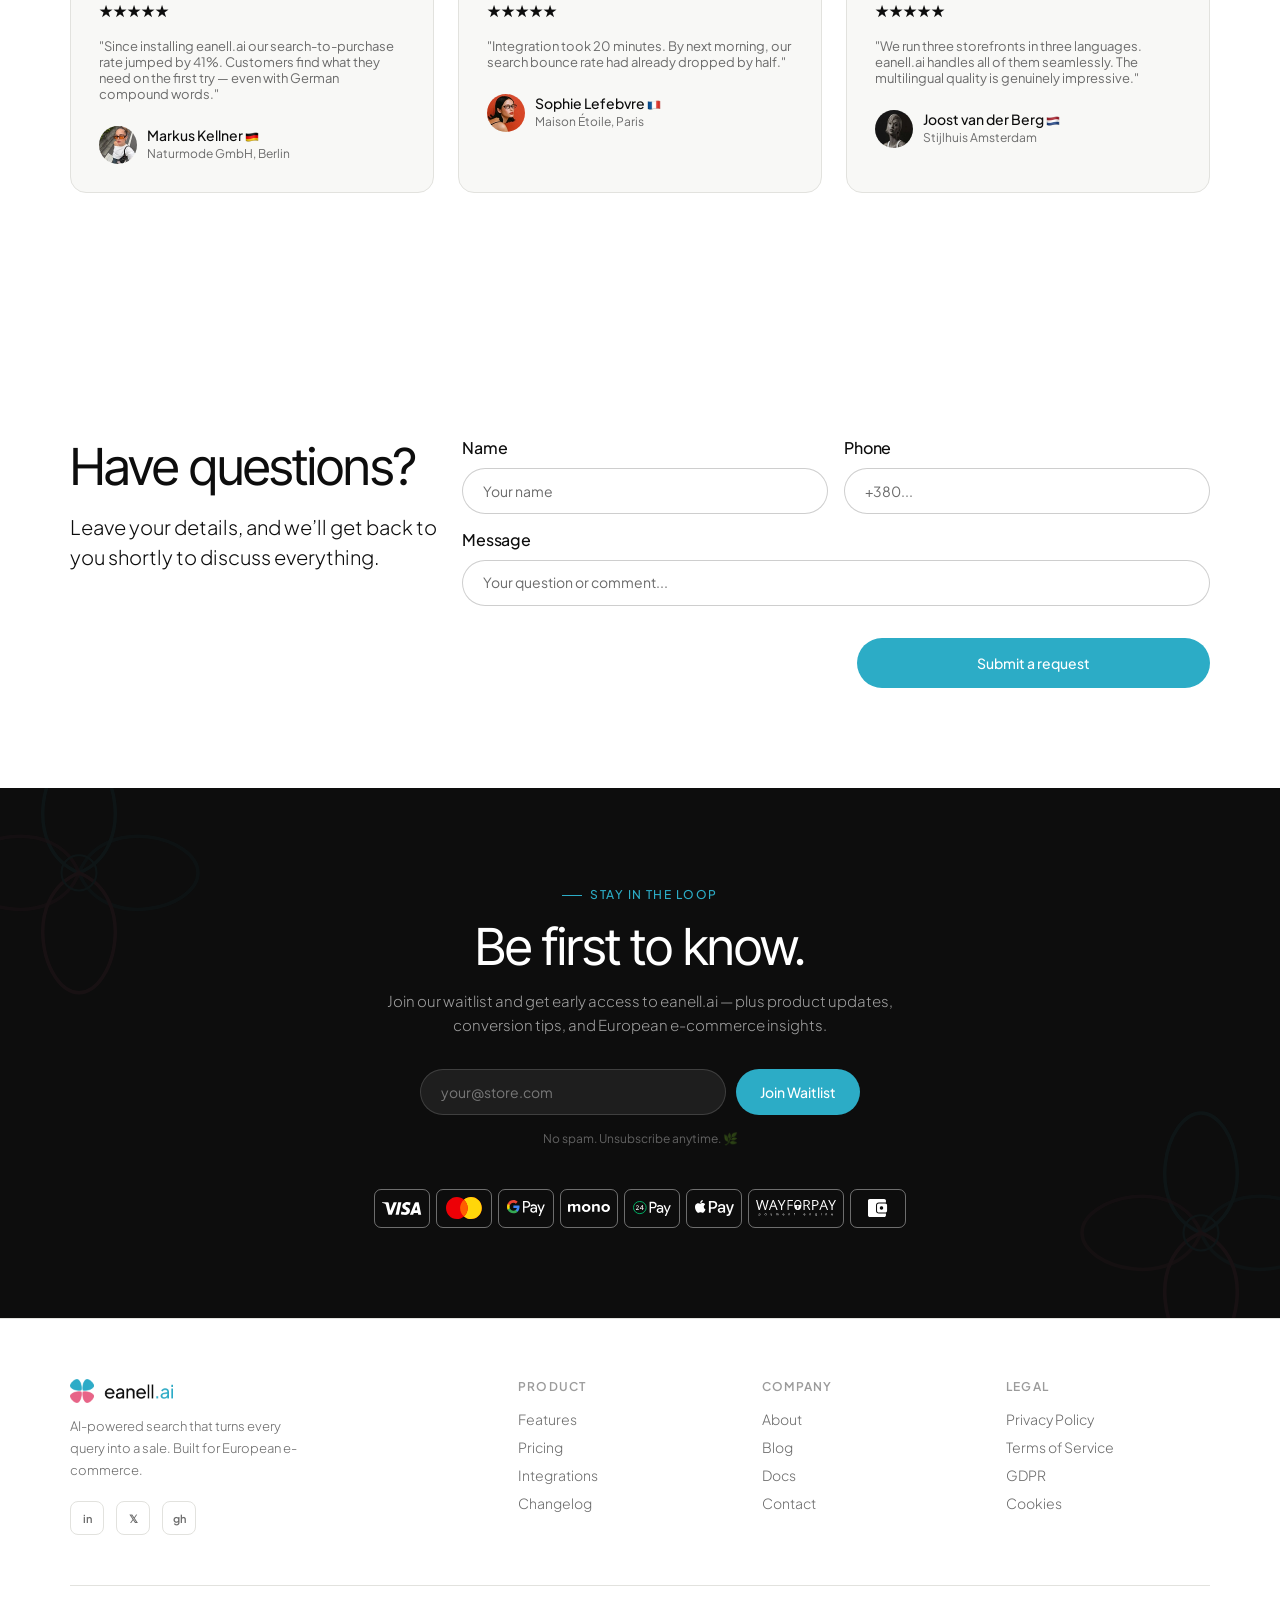
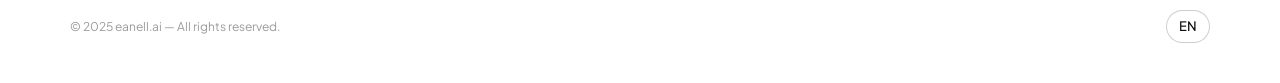
==== commit 7eceb184: "fix and add form" ====
--- a/index.html
+++ b/index.html
@@ -7,29 +7,33 @@
 		<link rel="preconnect" href="https://fonts.gstatic.com" crossorigin="">
 		<link rel="shortcut icon" href="./assets/img/favicon.ico">
 		<title>Home Page</title>
-		<link rel="modulepreload" crossorigin="" href="./js/app.min.js?v=1781532463494">
-		<link rel="modulepreload" crossorigin="" href="./js/main.min.js?v=1781532463494">
-		<link rel="modulepreload" crossorigin="" href="./js/slider.min.js?v=1781532463494">
-		<link rel="modulepreload" crossorigin="" href="./js/hero.min.js?v=1781532463494">
-		<link rel="modulepreload" crossorigin="" href="./js/dynamic.min.js?v=1781532463494">
-		<link rel="modulepreload" crossorigin="" href="./js/menu.min.js?v=1781532463494">
-		<link rel="stylesheet" crossorigin="" href="./css/style.min.css?v=1781532463494">
+		<link rel="modulepreload" crossorigin="" href="./js/rolldown-runtime.min.js?v=1782046228675">
+		<link rel="modulepreload" crossorigin="" href="./js/inputmask.min.js?v=1782046228675">
+		<link rel="modulepreload" crossorigin="" href="./js/app.min.js?v=1782046228675">
+		<link rel="modulepreload" crossorigin="" href="./js/main.min.js?v=1782046228675">
+		<link rel="modulepreload" crossorigin="" href="./js/slider.min.js?v=1782046228675">
+		<link rel="modulepreload" crossorigin="" href="./js/hero.min.js?v=1782046228675">
+		<link rel="modulepreload" crossorigin="" href="./js/digcounter.min.js?v=1782046228675">
+		<link rel="modulepreload" crossorigin="" href="./js/dynamic.min.js?v=1782046228675">
+		<link rel="modulepreload" crossorigin="" href="./js/menu.min.js?v=1782046228675">
+		<link rel="stylesheet" crossorigin="" href="./css/style.min.css?v=1782046228675">
 		<link href="https://fonts.googleapis.com/css2?family=Inter+Tight:ital@0;1&family=Plus+Jakarta+Sans:ital,wght@0,200..800;1,200..800&display=swap" rel="stylesheet">
-		<link rel="stylesheet" crossorigin="" href="./css/main.min.css?v=1781532463494">
-		<link rel="stylesheet" crossorigin="" href="./css/slider.min.css?v=1781532463494">
-		<link rel="stylesheet" crossorigin="" href="./css/hero.min.css?v=1781532463494">
-		<link rel="stylesheet" crossorigin="" href="./css/menu.min.css?v=1781532463494">
-		<link rel="stylesheet" crossorigin="" href="./css/cases.min.css?v=1781532463494">
-		<link rel="stylesheet" crossorigin="" href="./css/features.min.css?v=1781532463494">
-		<link rel="stylesheet" crossorigin="" href="./css/howitworks.min.css?v=1781532463494">
-		<link rel="stylesheet" crossorigin="" href="./css/integrations.min.css?v=1781532463494">
-		<link rel="stylesheet" crossorigin="" href="./css/letstalk.min.css?v=1781532463494">
-		<link rel="stylesheet" crossorigin="" href="./css/linescroll.min.css?v=1781532463494">
-		<link rel="stylesheet" crossorigin="" href="./css/livedemo.min.css?v=1781532463494">
-		<link rel="stylesheet" crossorigin="" href="./css/pricing.min.css?v=1781532463494">
-		<link rel="stylesheet" crossorigin="" href="./css/reviews.min.css?v=1781532463494">
-		<link rel="stylesheet" crossorigin="" href="./css/footer.min.css?v=1781532463494">
-		<link rel="stylesheet" crossorigin="" href="./css/header.min.css?v=1781532463494">
+		<link rel="stylesheet" crossorigin="" href="./css/main.min.css?v=1782046228675">
+		<link rel="stylesheet" crossorigin="" href="./css/slider.min.css?v=1782046228675">
+		<link rel="stylesheet" crossorigin="" href="./css/hero.min.css?v=1782046228675">
+		<link rel="stylesheet" crossorigin="" href="./css/menu.min.css?v=1782046228675">
+		<link rel="stylesheet" crossorigin="" href="./css/cases.min.css?v=1782046228675">
+		<link rel="stylesheet" crossorigin="" href="./css/features.min.css?v=1782046228675">
+		<link rel="stylesheet" crossorigin="" href="./css/howitworks.min.css?v=1782046228675">
+		<link rel="stylesheet" crossorigin="" href="./css/integrations.min.css?v=1782046228675">
+		<link rel="stylesheet" crossorigin="" href="./css/letstalk.min.css?v=1782046228675">
+		<link rel="stylesheet" crossorigin="" href="./css/linescroll.min.css?v=1782046228675">
+		<link rel="stylesheet" crossorigin="" href="./css/livedemo.min.css?v=1782046228675">
+		<link rel="stylesheet" crossorigin="" href="./css/pricing.min.css?v=1782046228675">
+		<link rel="stylesheet" crossorigin="" href="./css/questions.min.css?v=1782046228675">
+		<link rel="stylesheet" crossorigin="" href="./css/reviews.min.css?v=1782046228675">
+		<link rel="stylesheet" crossorigin="" href="./css/footer.min.css?v=1782046228675">
+		<link rel="stylesheet" crossorigin="" href="./css/header.min.css?v=1782046228675">
 	</head>
 	<body>
 		<div class="wrapper" data-top-position="">
@@ -131,7 +135,7 @@
 										<a href="#" class="lang-block__link">Українська</a>
 									</div>
 								</div>
-								<button data-fls-scrollto="#letstalk" data-fls-scrollto-header="" type="button" class="menu__btn button button--third">Get Early Access</button>
+								<button data-fls-scrollto="#questions" data-fls-scrollto-header="" type="button" class="menu__btn button button--third">Get Early Access</button>
 								<button type="button" data-fls-menu="" class="menu__icon icon-menu">
 									<span></span>
 								</button>
@@ -156,7 +160,7 @@
 					shoppers and drives conversion for your European store.
 								</div>
 								<div class="hero__btns">
-									<a href="#" class="hero__btn button">Start Free Trial →</a>
+									<a data-fls-scrollto="#pricing" data-fls-scrollto-header="" href="#" class="hero__btn button">Start Free Trial →</a>
 									<a data-fls-scrollto="#livedemo" data-fls-scrollto-header="" href="#" class="hero__btn button button--secondary">▶ Watch Demo</a>
 								</div>
 								<div class="hero__bottom">
@@ -581,8 +585,8 @@
 						</div>
 					</div>
 				</section>
-				<section id="livedemo" class="livedemo">
-					<div class="livedemo__container">
+				<section class="livedemo">
+					<div id="livedemo" class="livedemo__container">
 						<div class="livedemo__head">
 							<div class="livedemo__subtitle subtitle">Live Demo</div>
 							<h2 class="livedemo__title title title--h2">See eanell.ai in action</h2>
@@ -638,17 +642,28 @@
 							</div>
 							<div class="swiper-pagination"></div>
 						</div>
-						<div class="livedemo__items">
+						<div data-fls-watcher="" data-fls-watcher-threshold="0.2" data-fls-watcher-once="" class="livedemo__items">
 							<div class="livedemo__item">
-								<div class="livedemo__item-value">+38%</div>
+								<div class="livedemo__item-value">
+									+
+									<span data-fls-digcounter="">38</span>
+									%
+								</div>
 								<div class="livedemo__item-label">Avg. conversion uplift</div>
 							</div>
 							<div class="livedemo__item">
-								<div class="livedemo__item-value">2x</div>
+								<div class="livedemo__item-value">
+									<span data-fls-digcounter="">2</span>
+									x
+								</div>
 								<div class="livedemo__item-label">Faster product discovery</div>
 							</div>
 							<div class="livedemo__item">
-								<div class="livedemo__item-value">-62%</div>
+								<div class="livedemo__item-value">
+									-
+									<span data-fls-digcounter="">62</span>
+									%
+								</div>
 								<div class="livedemo__item-label">Zero-result searches</div>
 							</div>
 						</div>
@@ -1117,6 +1132,33 @@
 						</div>
 					</div>
 				</section>
+				<section id="questions" class="questions">
+					<div class="questions__container">
+						<div class="questions__body">
+							<div class="questions__head">
+								<h2 class="questions__title title title--h2">Have questions?</h2>
+								<div class="questions__text">Leave your details, and we’ll get back to you shortly to discuss everything.</div>
+							</div>
+							<form action="#" class="questions__form">
+								<div class="questions__inputs">
+									<div class="input-field">
+										<label class="input-field__label">Name</label>
+										<input autocomplete="off" type="text" name="name" placeholder="Your name" class="input-field__input input">
+									</div>
+									<div class="input-field">
+										<label class="input-field__label">Phone</label>
+										<input autocomplete="off" type="text" name="tel" placeholder="+380..." class="input-field__input input" data-fls-input-mask="+38 (099) 999-99-99">
+									</div>
+									<div class="input-field">
+										<label class="input-field__label">Message</label>
+										<textarea name="message" placeholder="Your question or comment..." class="input-field__input input"></textarea>
+									</div>
+								</div>
+								<button type="submit" class="questions__send button">Submit a request</button>
+							</form>
+						</div>
+					</div>
+				</section>
 				<section id="letstalk" class="letstalk">
 					<div class="letstalk__container">
 						<div class="letstalk__head">
@@ -1134,6 +1176,32 @@
 							</div>
 							<div class="letstalk__form-text">No spam. Unsubscribe anytime. 🌿</div>
 						</form>
+						<div class="letstalk__payments">
+							<div class="letstalk__payment">
+								<img src="./assets/img/payments/visa.svg" width="40" height="13" alt="Image" loading="lazy">
+							</div>
+							<div class="letstalk__payment">
+								<img src="./assets/img/payments/Mastercard.svg" width="36" height="22" alt="Image" loading="lazy">
+							</div>
+							<div class="letstalk__payment">
+								<img src="./assets/img/payments/gpay.svg" width="38" height="16" alt="Image" loading="lazy">
+							</div>
+							<div class="letstalk__payment">
+								<img src="./assets/img/payments/mono.svg" width="42" height="8" alt="Image" loading="lazy">
+							</div>
+							<div class="letstalk__payment">
+								<img src="./assets/img/payments/privat.svg" width="38" height="16" alt="Image" loading="lazy">
+							</div>
+							<div class="letstalk__payment">
+								<img src="./assets/img/payments/apay.svg" width="39" height="16" alt="Image" loading="lazy">
+							</div>
+							<div class="letstalk__payment">
+								<img src="./assets/img/payments/wfp-logo.svg" width="80" height="16" alt="Image" loading="lazy">
+							</div>
+							<div class="letstalk__payment">
+								<img src="./assets/img/payments/wallet.svg" width="20" height="18" alt="Image" loading="lazy">
+							</div>
+						</div>
 					</div>
 				</section>
 			</main>
@@ -1160,13 +1228,13 @@
 								<div class="footer__menu-title">Product</div>
 								<ul class="footer__menu-list">
 									<li class="footer__menu-item">
-										<a href="#" class="footer__menu-link">Features</a>
+										<a data-fls-scrollto="#features" data-fls-scrollto-header="" href="#" class="footer__menu-link">Features</a>
 									</li>
 									<li class="footer__menu-item">
-										<a href="#" class="footer__menu-link">Pricing</a>
+										<a data-fls-scrollto="#pricing" data-fls-scrollto-header="" href="#" class="footer__menu-link">Pricing</a>
 									</li>
 									<li class="footer__menu-item">
-										<a href="#" class="footer__menu-link">Integrations</a>
+										<a data-fls-scrollto="#integrations" data-fls-scrollto-header="" href="#" class="footer__menu-link">Integrations</a>
 									</li>
 									<li class="footer__menu-item">
 										<a href="#" class="footer__menu-link">Changelog</a>
@@ -1222,6 +1290,6 @@
 				</div>
 			</footer>
 		</div>
-		<script type="module" crossorigin="" src="./js/index.min.js?v=1781532463494"></script>
+		<script type="module" crossorigin="" src="./js/index.min.js?v=1782046228675"></script>
 	</body>
 </html>
--- a/css/style.min.css
+++ b/css/style.min.css
@@ -1 +1 @@
-@charset "UTF-8";*{padding:0;margin:0;border:0}*,:after,:before{box-sizing:border-box}:after,:before{display:inline-block}body,html{height:100%}body{line-height:1;scrollbar-gutter:stable;-ms-text-size-adjust:100%;-moz-text-size-adjust:100%;-webkit-text-size-adjust:100%;-webkit-font-smoothing:antialiased;-moz-osx-font-smoothing:grayscale}button,input,textarea{font-family:inherit;font-size:inherit;line-height:inherit;color:inherit;background-color:transparent}input,textarea{width:100%}label{display:inline-block}button,option,select{cursor:pointer}a{display:inline-block;color:inherit;text-decoration:none}li{list-style:none}img{max-width:100%;height:auto;vertical-align:middle}h1,h2,h3,h4,h5,h6{font-weight:inherit;font-size:inherit}address{font-style:normal}*{-webkit-tap-highlight-color:transparent;-webkit-touch-callout:none}:root{--font-family:"Plus Jakarta Sans",sans-serif;--second-family:"Inter Tight",sans-serif;--viewport-height:100vh;--viewport-height-s:100vh;--font-size:16px;--color-white-solid:#fff;--color-grey-97:#f8f8f6;--color-cyan-47:#2cacc6;--color-grey-42:#6b6b6b;--color-grey-88:#e2e2de;--color-grey-5:#0d0d0d;--color-grey-61:#9b9b9b;--color-rose-65:#e86487;--color-blue-75:#9b8cf5;--color-red-51:#dc2626;--color-red-82:#fca5a5;--color-azure-65:#9ca3af;--color-grey-95:#e8f8fc;--color-cyan-39:#1e8fa8;--color-spring-green-36:#1c9d5c;--color-spring-green-73:#86efac;--color-grey-94:#f0f0ee;--color-grey-67:#aaa;--color-chartreuse-green-52:#96bf48;--color-violet-52:#7f54b3;--color-orange-55:#f46f25;--color-rose-44:#df0067;--color-blue-22:#34313f;--color-azure-45:#0057e7;--color-blue-14:#1a1a2e;--color-azure-43:#009edb;--color-azure-47:#0070f2;--color-grey-33:#555;--color-red-57:#e74c3c;--color-orange-51:#f39c12;--color-orange-43:#c0791a;--color-rose-54:#c94c6e;--color-spring-green-42:#27ae60;--color-spring-green-29:#1a7a40;--color-violet-47:#8e44ad;--color-violet-37:#5e2d91;--color-white--70:hsla(0,0%,100%,.07);--color-white--100:hsla(0,0%,100%,.1);--color-white--150:hsla(0,0%,100%,.15);--color-white--300:hsla(0,0%,100%,.3);--color-white--350:hsla(0,0%,100%,.35);--color-white--400:hsla(0,0%,100%,.4);--color-white--600:hsla(0,0%,100%,.6);--app-alizarin-crimson:#dc2626;--app-blue-ribbon:#0057e7;--app-blue-ribbon:#0070f2;--app-bourbon:#c0791a;--app-buttercup:#f39c12;--app-cerulean:#009edb;--app-chestnut-rose:#c94c6e;--app-cinnabar:#e74c3c;--app-cod-gray:#0d0d0d;--app-deep-blush:#e86487;--app-desert-storm:#f8f8f6;--app-desert-storm:#f0f0ee;--app-dove-gray:#6b6b6b;--app-dusty-gray:#9b9b9b;--app-eastern-blue:#1e8fa8;--app-eminence:#5e2d91;--app-emperor:#555;--app-feta:#e8f8fc;--app-gray-chateau:#9ca3af;--app-humming-bird:#e8f8fc;--app-jewel:#1a7a40;--app-jungle-green:#27ae60;--app-magic-mint:#86efac;--app-mirage:#1a1a2e;--app-mountain-meadow:#1c9d5c;--app-portage:#9b8cf5;--app-provincial-pink:#f8f8f6;--app-quill-gray:#e2e2de;--app-razzmatazz:#df0067;--app-salem:#1c9d5c;--app-sazerac:#f0f0ee;--app-scooter:#2cacc6;--app-selago:#e8f8fc;--app-silver-chalice:#aaa;--app-studio:#7f54b3;--app-studio:#8e44ad;--app-sushi:#96bf48;--app-sweet-pink:#fca5a5;--app-tango:#f46f25;--app-tuna:#34313f;--app-white:#fff;--app-white-100:hsla(0,0%,100%,.1);--app-white-150:hsla(0,0%,100%,.15);--app-white-300:hsla(0,0%,100%,.3);--app-white-350:hsla(0,0%,100%,.35);--app-white-400:hsla(0,0%,100%,.4);--app-white-600:hsla(0,0%,100%,.6);--app-white-70:hsla(0,0%,100%,.07);--app-white-desert-storm:#fff;--app-wisp-pink:#e8f8fc}@supports (height:100dvh){:root{--viewport-height:100dvh;--viewport-height-s:100svh}}body{color:var(--color-grey-5);font-family:var(--font-family);font-size:var(--font-size);background-color:var(--color-white-solid);min-width:320px}[data-fls-scrolllock] body{overflow:hidden;touch-action:none;overscroll-behavior:none}.wrapper{min-height:100%;display:flex;flex-direction:column;overflow:clip;background-color:var(--color-white-solid);padding-top:var(--header-height,0)}.wrapper>main{flex:1 1 auto}.wrapper>*{min-width:0}[class*=__container]{max-width:1172px;margin:0 auto;padding-left:16px;padding-right:16px}.title{font-family:var(--second-family);font-weight:400;line-height:115%;letter-spacing:-.02em}.title span{font-style:italic;color:var(--color-cyan-47)}.title--h1{line-height:108%}.subtitle{font-weight:500;font-size:12px;letter-spacing:.12em;line-height:120%;text-transform:uppercase;color:var(--color-cyan-47);display:flex;gap:8px}.subtitle:before{content:"";margin-top:7px;flex-shrink:0;width:20px;height:1px;background-color:currentColor}.button{max-width:fit-content;width:100%;min-height:44px;display:flex;align-items:center;justify-content:center;gap:10px;padding-block:12px;padding-inline:32px;border-radius:100px;background-color:var(--color-cyan-47);font-weight:500;font-size:14px;color:var(--color-white-solid);transition:background .15s,color .15s,border .15s}.button:active{background-color:var(--color-cyan-39)}.button--secondary{border:1px solid var(--color-grey-88);background-color:var(--color-white-solid);color:var(--color-grey-5)}.button--secondary:active{border-color:var(--color-cyan-47);background-color:var(--color-white-solid);color:var(--color-cyan-47)}.button--secondary.button--dark{border-color:var(--color-grey-5)}.button--third{background-color:var(--color-grey-5)}.button--third:active{background-color:var(--color-grey-42)}.button--fw{flex:1 1 auto;max-width:100%}input[type=email],input[type=tel],input[type=text],textarea{-webkit-appearance:none;-moz-appearance:none;appearance:none}.input{width:100%;display:block;border:1px solid hsla(0,0%,5%,.2);background-color:var(--color-white--70);border-radius:100px;padding:13px 20px;height:46px;font-weight:400;font-size:14px;line-height:120%;caret-color:inherit}.input[placeholder]:not([data-fls-placeholder-nohiden])::placeholder{color:var(--color-grey-42);transition:opacity .3s}.input[placeholder]:not([data-fls-placeholder-nohiden]):focus::placeholder{opacity:0}textarea.input{resize:vertical}.region-block{max-width:fit-content;position:relative}.region-block.sel-open{z-index:5}.region-block.sel-open .region-block__arrow{transform:rotate(-180deg)}.region-block.sel-open .region-block__dropdown{top:calc(100% + 13px);opacity:1;visibility:visible;pointer-events:auto}.region-block[data-sel-block-search] .region-block__option{justify-content:stretch;text-align:left}.region-block__current{width:100%;min-width:140px;display:grid;align-items:center;grid-template-columns:1fr 14px;gap:8px;background-color:var(--color-white-solid);border:1px solid hsla(0,0%,5%,.2);border-radius:100px;padding-block:12px;padding-inline:14px;min-height:50px;font-size:15px;line-height:120%;transition:background .15s,border .15s}.region-block__current:active{background-color:var(--color-grey-95);border-color:var(--color-cyan-47)}.region-block__current .region-block__flag{font-size:20px;width:30px;height:20px}.region-block__label{font-weight:400;font-size:14px;line-height:125%;color:var(--color-grey-42)}.region-block__value{white-space:nowrap;overflow:hidden;text-overflow:ellipsis;gap:12px;padding-right:16px}.region-block__value,.region-block__value>*{display:inline-flex;align-items:center}.region-block__flag{font-size:16px;line-height:100%;padding-right:8px;width:25px;height:16px;display:flex;align-items:center;justify-content:center}.region-block__flag img,.region-block__flag svg{width:100%;height:100%;object-fit:contain;transform:translateZ(0)}.region-block__name{line-height:120%}.region-block__arrow{width:14px;height:14px;display:flex;align-items:center;justify-content:center;transition:transform .15s}.region-block__arrow img,.region-block__arrow svg{width:100%;height:100%;object-fit:contain;transform:translateZ(0)}.region-block__dropdown{transform:translateX(var(--dropdown-shift,0));position:absolute;top:100%;left:0;z-index:5;width:100%;min-width:248px;border:1px solid hsla(0,0%,5%,.2);border-radius:16px;padding:16px;background-color:var(--color-white-solid);gap:15px;opacity:0;visibility:hidden;pointer-events:none;transition:top .2s,opacity .2s,visibility .2s}.region-block__dropdown,.region-block__head{display:flex;flex-direction:column}.region-block__head>:not(:last-child){margin-bottom:12px}.region-block__title{font-weight:500;font-size:17px;line-height:130%;letter-spacing:-.01em}.region-block__text{font-weight:500;font-size:11px;line-height:127%;color:var(--color-grey-42)}.region-block__text:not(:last-child){margin-bottom:16px}.region-block__btn{max-width:100%}.region-block__btn:not(:last-child){margin-bottom:20px}.region-block__scroll{min-height:0;max-height:210px;display:grid;overflow:hidden auto}.region-block__scroll::-webkit-scrollbar{width:2px;display:block}.region-block__scroll::-webkit-scrollbar-track{background:transparent;border-radius:0;border:none}.region-block__scroll::-webkit-scrollbar-thumb{background-color:var(--color-grey-42);border-radius:0;border:none;cursor:grab}.region-block__scroll::-webkit-scrollbar-thumb:active{cursor:grabbing}.region-block__options{display:flex;flex-direction:column;border-top:1px solid hsla(0,0%,5%,.1)}.region-block__option{text-align:left;border-bottom:1px solid hsla(0,0%,5%,.1);min-height:38px;padding:8px 14px;display:flex;align-items:center;font-weight:500;font-size:11px;line-height:120%;color:var(--color-grey-5);transition:color .15s}.region-block__option:active{color:var(--color-grey-42)}.region-block__option.is-active{display:none}.search-field{position:relative}.search-field__input{height:48px;border:1px solid hsla(0,0%,5%,.2);border-radius:100px;padding:14px 40px 14px 14px;font-size:14px;line-height:120%}.search-field__input::placeholder{color:var(--color-grey-42)}.search-field__icon{position:absolute;top:50%;right:14px;z-index:2;transform:translateY(-50%);width:18px;height:18px;display:flex;align-items:center;justify-content:center;color:var(--color-grey-42)}.search-field__icon:active{color:var(--color-grey-5)}.lang-block{max-width:fit-content;position:relative}.lang-block.is-active .lang-block__dropdown{opacity:1;visibility:visible;transform:translateY(0);pointer-events:auto}.lang-block__current{width:100%;background-color:var(--color-white-solid);border:1px solid hsla(0,0%,5%,.2);border-radius:100px;padding:7px 12px;min-height:33px;font-weight:500;font-size:13px;transition:background .15s,border .15s}.lang-block__current:active{background-color:var(--color-grey-95);border-color:var(--color-cyan-47)}.lang-block__dropdown{position:absolute;top:calc(100% + 13px);right:0;background:var(--color-white-solid);border:1px solid hsla(0,0%,5%,.2);border-radius:16px;overflow:hidden;min-width:160px;z-index:200;opacity:0;visibility:hidden;transform:translateY(-8px);pointer-events:none;transition:opacity .2s,transform .2s,visibility .2s}.lang-block__link{display:flex;align-items:center;gap:10px;width:100%;padding:10px 16px;font-weight:500;font-size:14px;line-height:110%;overflow:hidden;text-overflow:ellipsis;transition:background .15s,color .15s}.lang-block__link:active{background-color:var(--color-grey-97)}.lang-block__link.is-active{background-color:var(--color-grey-95);color:var(--color-cyan-47)}.lang-block__link.is-active:after{content:"✓";margin-left:auto}.video-block{--video-radius:20px;position:relative}.video-block.is-playing{z-index:5}.video-block.is-playing .video-block__play,.video-block.is-playing .video-block__poster{opacity:0;visibility:hidden;pointer-events:none}.video-block__poster{position:absolute;z-index:2;inset:0;transform:translateZ(0);overflow:hidden;border-radius:var(--video-radius);pointer-events:auto;transition:opacity .2s,visibility .2s}.video-block__poster img{width:100%;height:100%;object-fit:cover}.video-block__play{position:absolute;top:50%;left:50%;z-index:3;transform:translate(-50%,-50%) translateZ(0);pointer-events:auto;box-shadow:0 4px 24px 0 rgba(0,0,0,.4);background-color:var(--color-white-solid);color:var(--color-grey-5);border-radius:50px;width:68px;height:68px;display:flex;align-items:center;justify-content:center;padding:5px;transition:opacity .2s,visibility .2s,box-shadow .2s,background .3s}.video-block__play:active{box-shadow:none;background-color:var(--color-grey-97)}.video-block__video{width:100%;height:100%;object-fit:cover;aspect-ratio:800/475;border-radius:var(--video-radius)}.swiper-pagination{display:flex;align-items:center;justify-content:center;flex-wrap:wrap;gap:6px;pointer-events:none}.swiper-pagination>*{pointer-events:all}.swiper-pagination-bullet{border-radius:2px;width:6px;height:3px;background-color:var(--color-white--300);transition:width .2s,background .2s}.swiper-pagination-bullet.swiper-pagination-bullet-active{width:32px;background-color:var(--color-cyan-47)}.toggle-switch{min-width:44px;width:44px;height:24px;border-radius:100px;background-color:var(--color-cyan-47);position:relative}.toggle-switch:before{content:"";position:absolute;top:3px;left:3px;z-index:2;border-radius:50%;width:18px;height:18px;box-shadow:0 1px 4px 0 rgba(0,0,0,.2);background-color:var(--color-white-solid);transition:transform .2s}.toggle-switch.is-active:before{transform:translateX(20px)}.socials-block{display:flex;align-items:center;flex-wrap:wrap;gap:12px}.socials-block__link{border:1px solid var(--color-grey-88);border-radius:8px;width:34px;height:34px;padding:5px;display:flex;align-items:center;justify-content:center;font-weight:600;font-size:11px;line-height:100%;text-align:center;color:var(--color-grey-42);transition:border .15s,color .15s}.socials-block__link img,.socials-block__link svg{max-width:100%;max-height:100%;object-fit:contain}.socials-block__link:active{border-color:var(--color-cyan-47);color:var(--color-cyan-47)}@media (width < 48em){.lang-block__dropdown{right:auto;left:0}}@media (width < 30em){.title{line-height:108%}.title--h1,.title--h2{font-size:32px}}@media (width >= 30em) and (width < 73.25em){.title--h1{font-size:clamp(32px,-6.8439306358px + 8.0924855491vw,88px)}.title--h2{font-size:clamp(32px,18.8208092486px + 2.7456647399vw,51px)}}@media (width >= 73.25em){.title--h1{font-size:88px}.title--h2{font-size:51px}}@media (any-hover:hover){.button:hover{background-color:var(--color-cyan-39)}.button--secondary:hover{border-color:var(--color-cyan-47);background-color:var(--color-white-solid);color:var(--color-cyan-47)}.button--third:hover{background-color:var(--color-grey-42)}.input:hover{border-color:#0d0d0d}.region-block__current:hover{background-color:var(--color-grey-95);border-color:var(--color-cyan-47)}.region-block__option:hover{color:var(--color-grey-42)}.search-field__input:hover{border-color:#0d0d0d}.search-field__icon:hover{color:var(--color-grey-5)}.lang-block__current:hover{background-color:var(--color-grey-95);border-color:var(--color-cyan-47)}.lang-block__link:hover,.video-block__play:hover{background-color:var(--color-grey-97)}.video-block__play:hover{box-shadow:none}.socials-block__link:hover{border-color:var(--color-cyan-47);color:var(--color-cyan-47)}}+@charset "UTF-8";*{padding:0;margin:0;border:0}*,:after,:before{box-sizing:border-box}:after,:before{display:inline-block}body,html{height:100%}body{line-height:1;scrollbar-gutter:stable;-ms-text-size-adjust:100%;-moz-text-size-adjust:100%;-webkit-text-size-adjust:100%;-webkit-font-smoothing:antialiased;-moz-osx-font-smoothing:grayscale}button,input,textarea{font-family:inherit;font-size:inherit;line-height:inherit;color:inherit;background-color:transparent}input,textarea{width:100%}label{display:inline-block}button,option,select{cursor:pointer}a{display:inline-block;color:inherit;text-decoration:none}li{list-style:none}img{max-width:100%;height:auto;vertical-align:middle}h1,h2,h3,h4,h5,h6{font-weight:inherit;font-size:inherit}address{font-style:normal}*{-webkit-tap-highlight-color:transparent;-webkit-touch-callout:none}:root{--font-family:"Plus Jakarta Sans",sans-serif;--second-family:"Inter Tight",sans-serif;--viewport-height:100vh;--viewport-height-s:100vh;--font-size:16px;--color-white-solid:#fff;--color-grey-97:#f8f8f6;--color-cyan-47:#2cacc6;--color-grey-42:#6b6b6b;--color-grey-88:#e2e2de;--color-grey-5:#0d0d0d;--color-grey-61:#9b9b9b;--color-rose-65:#e86487;--color-blue-75:#9b8cf5;--color-red-51:#dc2626;--color-red-82:#fca5a5;--color-azure-65:#9ca3af;--color-grey-95:#e8f8fc;--color-cyan-39:#1e8fa8;--color-spring-green-36:#1c9d5c;--color-spring-green-73:#86efac;--color-grey-94:#f0f0ee;--color-grey-67:#aaa;--color-chartreuse-green-52:#96bf48;--color-violet-52:#7f54b3;--color-orange-55:#f46f25;--color-rose-44:#df0067;--color-blue-22:#34313f;--color-azure-45:#0057e7;--color-blue-14:#1a1a2e;--color-azure-43:#009edb;--color-azure-47:#0070f2;--color-grey-33:#555;--color-red-57:#e74c3c;--color-orange-51:#f39c12;--color-orange-43:#c0791a;--color-rose-54:#c94c6e;--color-spring-green-42:#27ae60;--color-spring-green-29:#1a7a40;--color-violet-47:#8e44ad;--color-violet-37:#5e2d91;--color-white--70:hsla(0,0%,100%,.07);--color-white--100:hsla(0,0%,100%,.1);--color-white--150:hsla(0,0%,100%,.15);--color-white--300:hsla(0,0%,100%,.3);--color-white--350:hsla(0,0%,100%,.35);--color-white--400:hsla(0,0%,100%,.4);--color-white--600:hsla(0,0%,100%,.6)}@supports (height:100dvh){:root{--viewport-height:100dvh;--viewport-height-s:100svh}}body{color:var(--color-grey-5);font-family:var(--font-family);font-size:var(--font-size);background-color:var(--color-white-solid);min-width:320px}[data-fls-scrolllock] body{overflow:hidden;touch-action:none;overscroll-behavior:none}.wrapper{min-height:100%;display:flex;flex-direction:column;overflow:clip;background-color:var(--color-white-solid);padding-top:var(--header-height,0)}.wrapper>main{flex:1 1 auto}.wrapper>*{min-width:0}[class*=__container]{max-width:1172px;margin:0 auto;padding-left:16px;padding-right:16px}.title{font-family:var(--second-family);font-weight:400;line-height:115%;letter-spacing:-.02em}.title span{font-style:italic;color:var(--color-cyan-47)}.title--h1{line-height:108%}.subtitle{font-weight:500;font-size:12px;letter-spacing:.12em;line-height:120%;text-transform:uppercase;color:var(--color-cyan-47);display:flex;gap:8px}.subtitle:before{content:"";margin-top:7px;flex-shrink:0;width:20px;height:1px;background-color:currentColor}.button{max-width:fit-content;width:100%;min-height:44px;display:flex;align-items:center;justify-content:center;gap:10px;padding-block:12px;padding-inline:32px;border-radius:100px;background-color:var(--color-cyan-47);font-weight:500;font-size:14px;color:var(--color-white-solid);transition:background .15s,color .15s,border .15s}.button:active{background-color:var(--color-cyan-39)}.button--secondary{border:1px solid var(--color-grey-88);background-color:var(--color-white-solid);color:var(--color-grey-5)}.button--secondary:active{border-color:var(--color-cyan-47);background-color:var(--color-white-solid);color:var(--color-cyan-47)}.button--secondary.button--dark{border-color:var(--color-grey-5)}.button--third{background-color:var(--color-grey-5)}.button--third:active{background-color:var(--color-grey-42)}.button--fw{flex:1 1 auto;max-width:100%}input[type=email],input[type=tel],input[type=text],textarea{-webkit-appearance:none;-moz-appearance:none;appearance:none}.input{width:100%;display:block;border:1px solid hsla(0,0%,5%,.2);background-color:var(--color-white--70);border-radius:100px;padding:13px 20px;height:46px;font-weight:400;font-size:14px;line-height:120%;caret-color:inherit}.input[placeholder]:not([data-fls-placeholder-nohiden])::placeholder{color:var(--color-grey-42);transition:opacity .3s}.input[placeholder]:not([data-fls-placeholder-nohiden]):focus::placeholder{opacity:0}textarea.input{resize:none}.input-field{display:flex;flex-direction:column;gap:10px}.input-field__label{font-weight:500;font-size:16px;letter-spacing:-.01em;line-height:125%}.region-block{max-width:fit-content;position:relative}.region-block.sel-open{z-index:5}.region-block.sel-open .region-block__arrow{transform:rotate(-180deg)}.region-block.sel-open .region-block__dropdown{top:calc(100% + 13px);opacity:1;visibility:visible;pointer-events:auto}.region-block[data-sel-block-search] .region-block__option{justify-content:stretch;text-align:left}.region-block__current{width:100%;min-width:140px;display:grid;align-items:center;grid-template-columns:1fr 14px;gap:8px;background-color:var(--color-white-solid);border:1px solid hsla(0,0%,5%,.2);border-radius:100px;padding-block:12px;padding-inline:14px;min-height:50px;font-size:15px;line-height:120%;transition:background .15s,border .15s}.region-block__current:active{background-color:var(--color-grey-95);border-color:var(--color-cyan-47)}.region-block__current .region-block__flag{font-size:20px;width:30px;height:20px}.region-block__label{font-weight:400;font-size:14px;line-height:125%;color:var(--color-grey-42)}.region-block__value{white-space:nowrap;overflow:hidden;text-overflow:ellipsis;gap:12px;padding-right:16px}.region-block__value,.region-block__value>*{display:inline-flex;align-items:center}.region-block__flag{font-size:16px;line-height:100%;padding-right:8px;width:25px;height:16px;display:flex;align-items:center;justify-content:center}.region-block__flag img,.region-block__flag svg{width:100%;height:100%;object-fit:contain;transform:translateZ(0)}.region-block__name{line-height:120%}.region-block__arrow{width:14px;height:14px;display:flex;align-items:center;justify-content:center;transition:transform .15s}.region-block__arrow img,.region-block__arrow svg{width:100%;height:100%;object-fit:contain;transform:translateZ(0)}.region-block__dropdown{transform:translateX(var(--dropdown-shift,0));position:absolute;top:100%;left:0;z-index:5;width:100%;min-width:248px;border:1px solid hsla(0,0%,5%,.2);border-radius:16px;padding:16px;background-color:var(--color-white-solid);gap:15px;opacity:0;visibility:hidden;pointer-events:none;transition:top .2s,opacity .2s,visibility .2s}.region-block__dropdown,.region-block__head{display:flex;flex-direction:column}.region-block__head>:not(:last-child){margin-bottom:12px}.region-block__title{font-weight:500;font-size:17px;line-height:130%;letter-spacing:-.01em}.region-block__text{font-weight:500;font-size:11px;line-height:127%;color:var(--color-grey-42)}.region-block__text:not(:last-child){margin-bottom:16px}.region-block__btn{max-width:100%}.region-block__btn:not(:last-child){margin-bottom:20px}.region-block__scroll{min-height:0;max-height:210px;display:grid;overflow:hidden auto}.region-block__scroll::-webkit-scrollbar{width:2px;display:block}.region-block__scroll::-webkit-scrollbar-track{background:transparent;border-radius:0;border:none}.region-block__scroll::-webkit-scrollbar-thumb{background-color:var(--color-grey-42);border-radius:0;border:none;cursor:grab}.region-block__scroll::-webkit-scrollbar-thumb:active{cursor:grabbing}.region-block__options{display:flex;flex-direction:column;border-top:1px solid hsla(0,0%,5%,.1)}.region-block__option{text-align:left;border-bottom:1px solid hsla(0,0%,5%,.1);min-height:38px;padding:8px 14px;display:flex;align-items:center;font-weight:500;font-size:11px;line-height:120%;color:var(--color-grey-5);transition:color .15s}.region-block__option:active{color:var(--color-grey-42)}.region-block__option.is-active{display:none}.search-field{position:relative}.search-field__input{height:48px;border:1px solid hsla(0,0%,5%,.2);border-radius:100px;padding:14px 40px 14px 14px;font-size:14px;line-height:120%}.search-field__input::placeholder{color:var(--color-grey-42)}.search-field__icon{position:absolute;top:50%;right:14px;z-index:2;transform:translateY(-50%);width:18px;height:18px;display:flex;align-items:center;justify-content:center;color:var(--color-grey-42)}.search-field__icon:active{color:var(--color-grey-5)}.lang-block{max-width:fit-content;position:relative}.lang-block.is-active .lang-block__dropdown{opacity:1;visibility:visible;transform:translateY(0);pointer-events:auto}.lang-block__current{width:100%;background-color:var(--color-white-solid);border:1px solid hsla(0,0%,5%,.2);border-radius:100px;padding:7px 12px;min-height:33px;font-weight:500;font-size:13px;transition:background .15s,border .15s}.lang-block__current:active{background-color:var(--color-grey-95);border-color:var(--color-cyan-47)}.lang-block__dropdown{position:absolute;top:calc(100% + 13px);right:0;background:var(--color-white-solid);border:1px solid hsla(0,0%,5%,.2);border-radius:16px;overflow:hidden;min-width:160px;z-index:200;opacity:0;visibility:hidden;transform:translateY(-8px);pointer-events:none;transition:opacity .2s,transform .2s,visibility .2s}.lang-block__link{display:flex;align-items:center;gap:10px;width:100%;padding:10px 16px;font-weight:500;font-size:14px;line-height:110%;overflow:hidden;text-overflow:ellipsis;transition:background .15s,color .15s}.lang-block__link:active{background-color:var(--color-grey-97)}.lang-block__link.is-active{background-color:var(--color-grey-95);color:var(--color-cyan-47)}.lang-block__link.is-active:after{content:"✓";margin-left:auto}.video-block{--video-radius:20px;position:relative}.video-block.is-playing{z-index:5}.video-block.is-playing .video-block__play,.video-block.is-playing .video-block__poster{opacity:0;visibility:hidden;pointer-events:none}.video-block__poster{position:absolute;z-index:2;inset:0;transform:translateZ(0);overflow:hidden;border-radius:var(--video-radius);pointer-events:auto;transition:opacity .2s,visibility .2s}.video-block__poster img{width:100%;height:100%;object-fit:cover}.video-block__play{position:absolute;top:50%;left:50%;z-index:3;transform:translate(-50%,-50%) translateZ(0);pointer-events:auto;box-shadow:0 4px 24px 0 rgba(0,0,0,.4);background-color:var(--color-white-solid);color:var(--color-grey-5);border-radius:50px;width:68px;height:68px;display:flex;align-items:center;justify-content:center;padding:5px;transition:opacity .2s,visibility .2s,box-shadow .2s,background .3s}.video-block__play:active{box-shadow:none;background-color:var(--color-grey-97)}.video-block__video{width:100%;height:100%;object-fit:cover;aspect-ratio:800/475;border-radius:var(--video-radius)}.swiper-pagination{display:flex;align-items:center;justify-content:center;flex-wrap:wrap;gap:6px;pointer-events:none}.swiper-pagination>*{pointer-events:all}.swiper-pagination-bullet{border-radius:2px;width:6px;height:3px;background-color:var(--color-white--300);transition:width .2s,background .2s}.swiper-pagination-bullet.swiper-pagination-bullet-active{width:32px;background-color:var(--color-cyan-47)}.toggle-switch{min-width:44px;width:44px;height:24px;border-radius:100px;background-color:var(--color-cyan-47);position:relative}.toggle-switch:before{content:"";position:absolute;top:3px;left:3px;z-index:2;border-radius:50%;width:18px;height:18px;box-shadow:0 1px 4px 0 rgba(0,0,0,.2);background-color:var(--color-white-solid);transition:transform .2s}.toggle-switch.is-active:before{transform:translateX(20px)}.socials-block{display:flex;align-items:center;flex-wrap:wrap;gap:12px}.socials-block__link{border:1px solid var(--color-grey-88);border-radius:8px;width:34px;height:34px;padding:5px;display:flex;align-items:center;justify-content:center;font-weight:600;font-size:11px;line-height:100%;text-align:center;color:var(--color-grey-42);transition:border .15s,color .15s}.socials-block__link img,.socials-block__link svg{max-width:100%;max-height:100%;object-fit:contain}.socials-block__link:active{border-color:var(--color-cyan-47);color:var(--color-cyan-47)}@media (width < 48em){.lang-block__dropdown{right:auto;left:0}}@media (width < 30em){.title{line-height:108%}.title--h1,.title--h2{font-size:32px}.input-field__label{font-size:14px}}@media (width >= 30em) and (width < 73.25em){.title--h1{font-size:clamp(32px,-6.8439306358px + 8.0924855491vw,88px)}.title--h2{font-size:clamp(32px,18.8208092486px + 2.7456647399vw,51px)}}@media (width >= 73.25em){.title--h1{font-size:88px}.title--h2{font-size:51px}}@media (any-hover:hover){.button:hover{background-color:var(--color-cyan-39)}.button--secondary:hover{border-color:var(--color-cyan-47);background-color:var(--color-white-solid);color:var(--color-cyan-47)}.button--third:hover{background-color:var(--color-grey-42)}.input:hover{border-color:#0d0d0d}.region-block__current:hover{background-color:var(--color-grey-95);border-color:var(--color-cyan-47)}.region-block__option:hover{color:var(--color-grey-42)}.search-field__input:hover{border-color:#0d0d0d}.search-field__icon:hover{color:var(--color-grey-5)}.lang-block__current:hover{background-color:var(--color-grey-95);border-color:var(--color-cyan-47)}.lang-block__link:hover,.video-block__play:hover{background-color:var(--color-grey-97)}.video-block__play:hover{box-shadow:none}.socials-block__link:hover{border-color:var(--color-cyan-47);color:var(--color-cyan-47)}}
--- a/css/menu.min.css
+++ b/css/menu.min.css
@@ -1 +1 @@
-.menu{display:grid;grid-template-columns:2.5fr 1fr;gap:16px}.menu,.menu__body{align-items:center}.menu__body{padding-left:20.5%;flex:1 1 auto;display:flex;justify-content:center}.menu__head{display:none}.menu__list{display:flex;align-items:center;flex-wrap:wrap;row-gap:8px}.menu__link{font-weight:400;font-size:14px;line-height:120%;color:var(--color-grey-5)}.menu__link:active{color:var(--color-cyan-39)}.menu__actions{display:flex;align-items:center;justify-content:end;gap:19px}.menu__region{max-width:200px}.menu__btn{min-height:50px;padding-inline:22px}.icon-menu{display:none}@media (width < 93.75em){.menu{display:flex;align-items:center}}@media (width < 81.25em){.menu__body{padding-left:0}}@media (width < 73.25em){.menu__region{margin-right:.000001px}}@media (width < 62em) and (any-hover:none){.icon-menu{cursor:default}}@media (width < 62em){.menu__body{position:fixed;top:-10px;left:0;z-index:20;width:100%;height:var(--viewport-height);background-color:var(--color-white-solid);padding:78px 16px 30px;display:flex;flex-direction:column;justify-content:stretch;gap:20px;overflow:auto;opacity:0;visibility:hidden;pointer-events:none;transition:top .3s,opacity .3s,visibility .3s}[data-fls-menu-open] .menu__body{top:0;opacity:1;visibility:visible;pointer-events:all}.menu__head{position:fixed;top:-10px;left:0;z-index:10;display:flex;align-items:center;width:100%;min-height:68px;background-color:var(--color-white-solid);padding:12px 55px 12px 16px;opacity:0;visibility:hidden;pointer-events:none;transition:top .3s,opacity .3s,visibility .3s;transition-delay:.3s}[data-fls-menu-open] .menu__head{top:0;opacity:1;visibility:visible;pointer-events:all;transition-delay:0s}.menu__list{column-gap:12px;display:flex;flex-direction:column;flex-wrap:nowrap;gap:20px;margin-block:auto}.menu__link{font-weight:500;font-size:16px}.menu__actions{margin-left:auto}.icon-menu{display:block;position:relative;width:30px;min-width:30px;height:23px;z-index:25}.icon-menu span,.icon-menu:after,.icon-menu:before{content:"";transition:all .2s ease 0s;right:4px;position:absolute;width:22px;height:1.5px;border-radius:2px;background-color:var(--color-grey-5)}.icon-menu:before{top:4px}.icon-menu:after{bottom:4px}.icon-menu span{top:calc(50% - .75px)}[data-fls-menu-open] .icon-menu span{width:0}[data-fls-menu-open] .icon-menu:before{top:calc(50% - .75px);transform:rotate(-45deg)}[data-fls-menu-open] .icon-menu:after{bottom:calc(50% - .75px);transform:rotate(45deg)}}@media (width < 48em){.menu__region .region-block__current{min-height:36px;padding:7px 9px;min-width:62px}.menu__region .region-block__value{padding-right:0}.menu__lang[data-fls-dynamic]:not(.--dynamic){display:none}.menu__btn{min-height:36px;padding:9px 12px}}@media (width < 40.625em){.menu__region .region-block__current{grid-template-columns:1fr 10px;min-width:56px;gap:6px}.menu__region .region-block__current .region-block__flag{padding-right:0}.menu__region .region-block__current .region-block__name{display:none}.menu__region .region-block__current .region-block__arrow{width:10px;height:10px}}@media (width < 30em){.menu,.menu__actions{gap:8px}.menu__region{margin-right:4px}}@media (width < 24.375em){.menu__region{margin-right:0}}@media (width >= 62em) and (width < 73.25em){.menu__list{column-gap:clamp(12px,-98.2222222222px + 11.1111111111vw,32px)}}@media (width >= 73.25em) and (width < 120em){.menu__region{margin-right:clamp(.000001px,-37.604275508px + 3.208556016vw,24px)}}@media (width >= 73.25em){.menu__list{column-gap:32px}}@media (width >= 120em){.menu__region{margin-right:24px}}@media (any-hover:hover){.menu__link:hover{color:var(--color-cyan-39)}}+.menu{display:grid;grid-template-columns:2.5fr 1fr;gap:16px}.menu,.menu__body{align-items:center}.menu__body{padding-left:20.5%;flex:1 1 auto;display:flex;justify-content:center}.menu__head{display:none}.menu__list{display:flex;align-items:center;flex-wrap:wrap;row-gap:8px}.menu__link{font-weight:400;font-size:14px;line-height:120%;color:var(--color-grey-5)}.menu__link:active{color:var(--color-cyan-39)}.menu__actions{display:flex;align-items:center;justify-content:end;gap:19px}.menu__region{max-width:200px}.menu__btn{min-height:50px;padding-inline:22px}.icon-menu{display:none}@media (width < 93.75em){.menu{display:flex;align-items:center}}@media (width < 81.25em){.menu__body{padding-left:0}}@media (width < 73.25em){.menu__region{margin-right:.000001px}}@media (width < 62em) and (any-hover:none){.icon-menu{cursor:default}}@media (width < 62em){.menu__body{position:fixed;top:-10px;left:0;z-index:20;width:100%;height:var(--viewport-height);background-color:var(--color-white-solid);padding:78px 16px 30px;display:flex;flex-direction:column;justify-content:stretch;gap:20px;overflow:auto;opacity:0;visibility:hidden;pointer-events:none;transition:top .3s,opacity .3s,visibility .3s}[data-fls-menu-open] .menu__body{top:0;opacity:1;visibility:visible;pointer-events:all}.menu__head{position:fixed;top:-10px;left:0;z-index:10;display:flex;align-items:center;width:100%;min-height:68px;background-color:var(--color-white-solid);padding:12px 55px 12px 16px;opacity:0;visibility:hidden;pointer-events:none;transition:top .3s,opacity .3s,visibility .3s;transition-delay:.3s}[data-fls-menu-open] .menu__head{top:0;opacity:1;visibility:visible;pointer-events:all;transition-delay:0s}.menu__list{column-gap:12px;display:flex;flex-direction:column;flex-wrap:nowrap;gap:20px;margin-block:auto}.menu__link{font-weight:500;font-size:16px}.menu__actions{margin-left:auto}.icon-menu{display:block;position:relative;width:30px;min-width:30px;height:23px;z-index:25}.icon-menu span,.icon-menu:after,.icon-menu:before{content:"";transition:all .2s ease 0s;right:4px;position:absolute;width:22px;height:2px;border-radius:2px;background-color:var(--color-grey-5)}.icon-menu:before{top:4px}.icon-menu:after{bottom:4px}.icon-menu span{top:calc(50% - 1px)}[data-fls-menu-open] .icon-menu span{width:0}[data-fls-menu-open] .icon-menu:before{top:calc(50% - 1px);transform:rotate(-45deg)}[data-fls-menu-open] .icon-menu:after{bottom:calc(50% - 1px);transform:rotate(45deg)}}@media (width < 48em){.menu__region .region-block__current{min-height:36px;padding:7px 9px;min-width:62px}.menu__region .region-block__value{padding-right:0}.menu__lang[data-fls-dynamic]:not(.--dynamic){display:none}.menu__btn{min-height:36px;padding:9px 12px}}@media (width < 40.625em){.menu__region .region-block__current{grid-template-columns:1fr 10px;min-width:56px;gap:6px}.menu__region .region-block__current .region-block__flag{padding-right:0}.menu__region .region-block__current .region-block__name{display:none}.menu__region .region-block__current .region-block__arrow{width:10px;height:10px}}@media (width < 30em){.menu,.menu__actions{gap:8px}.menu__region{margin-right:4px}}@media (width < 24.375em){.menu__region{margin-right:0}}@media (width >= 62em) and (width < 73.25em){.menu__list{column-gap:clamp(12px,-98.2222222222px + 11.1111111111vw,32px)}}@media (width >= 73.25em) and (width < 120em){.menu__region{margin-right:clamp(.000001px,-37.604275508px + 3.208556016vw,24px)}}@media (width >= 73.25em){.menu__list{column-gap:32px}}@media (width >= 120em){.menu__region{margin-right:24px}}@media (any-hover:hover){.menu__link:hover{color:var(--color-cyan-39)}}
--- a/css/integrations.min.css
+++ b/css/integrations.min.css
@@ -1 +1 @@
-.integrations{background-color:var(--color-grey-97);padding-block:100px}.integrations__head{display:flex;flex-direction:column;margin-bottom:58px}.integrations__head>:not(:last-child){margin-bottom:15px}.integrations__subtitle:not(:last-child){margin-bottom:18px}.integrations__text{font-weight:300;font-size:16px;line-height:170%;color:var(--color-grey-42)}.integrations__items{display:grid;grid-template-columns:repeat(auto-fill,minmax(190px,1fr));gap:16px}.integrations__items:not(:last-child){margin-bottom:32px}.integrations__item{border:1px solid var(--color-grey-88);background-color:var(--color-white-solid);border-radius:12px;padding:16px;display:flex;align-items:center;flex-direction:column;gap:8px;transition:border .15s}.integrations__item[href]:active{border-color:var(--color-cyan-39)}.integrations__item-icon{border:1px solid var(--color-grey-88);border-radius:8px;width:36px;height:36px;padding:5px;display:flex;align-items:center;justify-content:center}.integrations__item-icon img,.integrations__item-icon svg{max-width:100%;max-height:100%;object-fit:contain}.integrations__item-title{font-weight:500;font-size:12px;word-break:break-word}.integrations__bottom-text,.integrations__item-title{line-height:130%;text-align:center;color:var(--color-grey-42)}.integrations__bottom-text{font-weight:400;font-size:14px}.integrations__bottom-text a{font-weight:500;color:var(--color-cyan-47);transition:color .15s}@media (width < 48em){.integrations{padding-block:50px}}@media (width < 30em){.integrations__items{grid-template-columns:repeat(2,1fr)}}@media (any-hover:hover){.integrations__item[href]:hover{border-color:var(--color-cyan-39)}.integrations__bottom-text a:hover{color:var(--color-cyan-39)}}+.integrations{background-color:var(--color-grey-97);padding-block:100px}.integrations__head{display:flex;flex-direction:column;margin-bottom:58px}.integrations__head>:not(:last-child){margin-bottom:15px}.integrations__subtitle:not(:last-child){margin-bottom:18px}.integrations__text{font-weight:300;font-size:16px;line-height:170%;color:var(--color-grey-42)}.integrations__items{display:grid;grid-template-columns:repeat(auto-fill,minmax(190px,1fr));gap:16px}.integrations__items:not(:last-child){margin-bottom:32px}.integrations__item{border:1px solid var(--color-grey-88);background-color:var(--color-white-solid);border-radius:12px;padding:16px;display:flex;align-items:center;flex-direction:column;gap:8px;transition:border .15s}.integrations__item[href]:active{border-color:var(--color-cyan-39)}.integrations__item-icon{border:1px solid var(--color-grey-88);border-radius:8px;width:36px;height:36px;padding:5px;display:flex;align-items:center;justify-content:center}.integrations__item-icon img,.integrations__item-icon svg{max-width:100%;max-height:100%;object-fit:contain}.integrations__item-title{font-weight:500;font-size:12px;word-break:break-word}.integrations__bottom-text,.integrations__item-title{line-height:130%;text-align:center;color:var(--color-grey-42)}.integrations__bottom-text{font-weight:400;font-size:14px}.integrations__bottom-text a{font-weight:500;color:var(--color-cyan-47);transition:color .15s}.integrations__bottom-text a:active{color:var(--color-cyan-39)}@media (width < 48em){.integrations{padding-block:50px}}@media (width < 30em){.integrations__items{grid-template-columns:repeat(2,1fr)}}@media (any-hover:hover){.integrations__item[href]:hover{border-color:var(--color-cyan-39)}.integrations__bottom-text a:hover{color:var(--color-cyan-39)}}
--- a/css/letstalk.min.css
+++ b/css/letstalk.min.css
@@ -1 +1 @@
-.letstalk{padding-block:100px 90px;background-color:var(--color-grey-5);color:var(--color-white-solid);overflow:hidden;position:relative;z-index:2}.letstalk:after,.letstalk:before{content:"";position:absolute;z-index:-1;width:350px;height:350px;background-image:url(../assets/img/decor.svg);background-repeat:no-repeat;background-position:50%;background-size:350px}.letstalk:before{top:-90px;left:-96px}.letstalk:after{bottom:-90px;right:-96px}.letstalk__head{max-width:560px;width:100%;margin-inline:auto;display:flex;align-items:center;flex-direction:column;text-align:center;margin-bottom:32px}.letstalk__head>:not(:last-child){margin-bottom:16px}.letstalk__title:not(:last-child){margin-bottom:12px}.letstalk__text{font-weight:300;font-size:15px;line-height:160%;color:var(--color-white--600)}.letstalk__form{max-width:440px;width:100%;margin-inline:auto;display:flex;flex-direction:column;gap:16px}.letstalk__field{display:flex;align-items:center;flex-wrap:wrap;gap:10px}.letstalk__input{flex:1 1 auto;width:auto;border:1px solid var(--color-white--150)}.letstalk__input.input[placeholder]:not([data-fls-placeholder-nohiden])::placeholder{color:var(--color-white--400)}.letstalk__send{padding-block:14px;padding-inline:24px;min-height:46px}.letstalk__form-text{font-weight:400;font-size:12px;line-height:135%;text-align:center;color:var(--color-white--350)}@media (width < 48em){.letstalk{padding-block:90px}}@media (width < 30em){.letstalk:before{top:-100px;left:-20px;width:300px;height:300px;background-size:300px}.letstalk:after{bottom:-100px;right:-20px}.letstalk__field{align-items:stretch;flex-direction:column}.letstalk__send{max-width:100%}}@media (any-hover:hover){.letstalk__input:hover{border-color:var(--color-white-solid)}}+.letstalk{padding-block:100px 90px;background-color:var(--color-grey-5);color:var(--color-white-solid);overflow:hidden;position:relative;z-index:2}.letstalk:after,.letstalk:before{content:"";position:absolute;z-index:-1;width:350px;height:350px;background-image:url(../assets/img/decor.svg);background-repeat:no-repeat;background-position:50%;background-size:350px}.letstalk:before{top:-90px;left:-96px}.letstalk:after{bottom:-90px;right:-96px}.letstalk__head{max-width:560px;width:100%;margin-inline:auto;display:flex;align-items:center;flex-direction:column;text-align:center;margin-bottom:32px}.letstalk__head>:not(:last-child){margin-bottom:16px}.letstalk__title:not(:last-child){margin-bottom:12px}.letstalk__text{font-weight:300;font-size:15px;line-height:160%;color:var(--color-white--600)}.letstalk__form{max-width:440px;width:100%;margin-inline:auto;display:flex;flex-direction:column;gap:16px}.letstalk__field{display:flex;align-items:center;flex-wrap:wrap;gap:10px}.letstalk__input{flex:1 1 auto;width:auto;border:1px solid var(--color-white--150)}.letstalk__input.input[placeholder]:not([data-fls-placeholder-nohiden])::placeholder{color:var(--color-white--400)}.letstalk__send{padding-block:14px;padding-inline:24px;min-height:46px}.letstalk__form-text{font-weight:400;font-size:12px;line-height:135%;text-align:center;color:var(--color-white--350)}.letstalk__payments{margin-top:42px;flex-wrap:wrap;gap:6px}.letstalk__payment,.letstalk__payments{display:flex;align-items:center;justify-content:center}.letstalk__payment{max-width:fit-content;border:1px solid var(--color-white--400);border-radius:7px;min-width:56px;min-height:39px;padding:7px}.letstalk__payment img{max-width:100%;max-height:100%;object-fit:contain}@media (width < 48em){.letstalk{padding-block:90px}}@media (width < 30em){.letstalk:before{top:-100px;left:-20px;width:300px;height:300px;background-size:300px}.letstalk:after{bottom:-100px;right:-20px}.letstalk__field{align-items:stretch;flex-direction:column}.letstalk__send{max-width:100%}}@media (any-hover:hover){.letstalk__input:hover{border-color:var(--color-white-solid)}}
--- a/css/questions.min.css
+++ b/css/questions.min.css
@@ -0,0 +1 @@
+.questions{padding-block:100px}.questions__body{display:flex;align-items:start;gap:25px}.questions__head{max-width:367px;width:100%;display:flex;flex-direction:column;gap:16px}.questions__text{font-weight:300;font-size:20px;line-height:150%}.questions__form{flex:1 1 auto;display:flex;flex-direction:column;gap:32px}.questions__inputs{display:flex;flex-wrap:wrap;gap:16px}.questions__inputs>*{flex:1 1 290px;width:calc(50% - 16px)}.questions__send{margin-left:auto;max-width:353px;min-height:50px}@media (width < 48em){.questions{padding-block:50px}.questions__body{align-items:stretch;flex-direction:column}.questions__head{max-width:100%}.questions__text{font-size:16px}}@media (width < 30em){.questions__send{max-width:100%}}
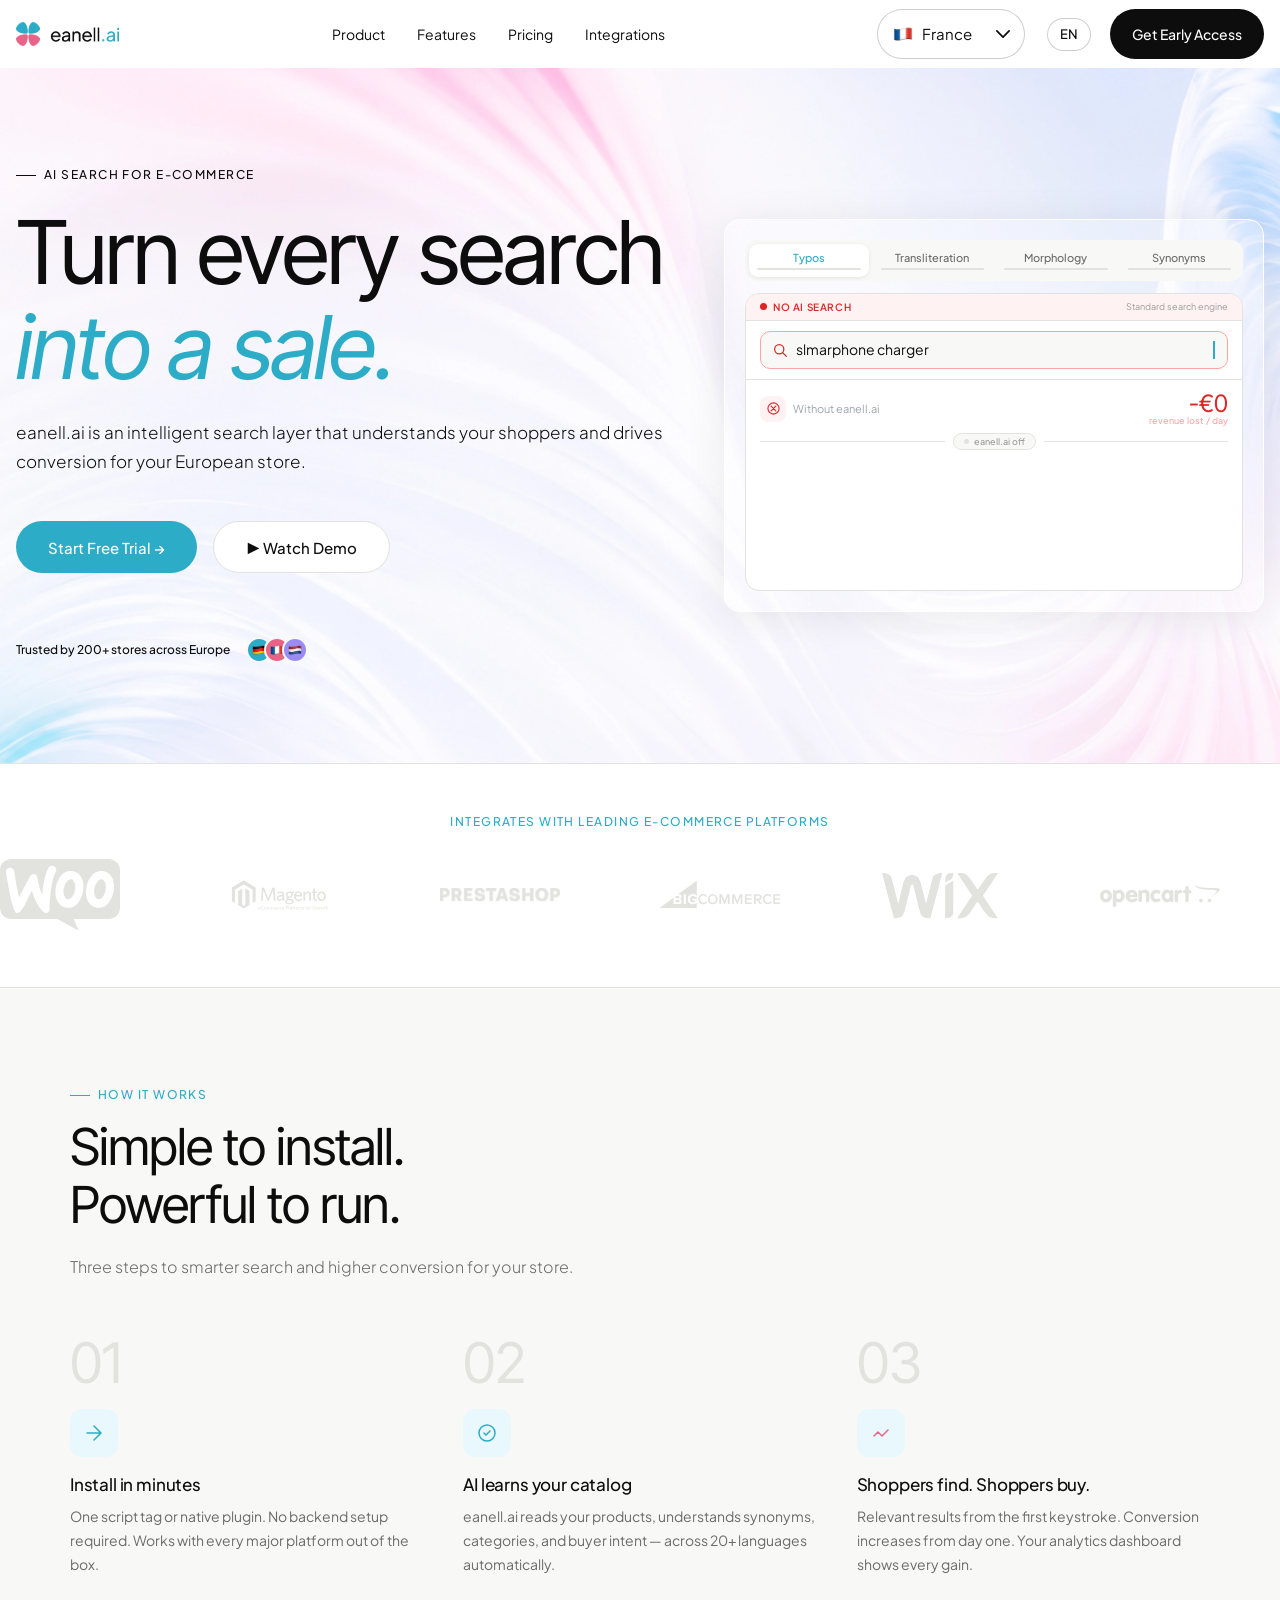
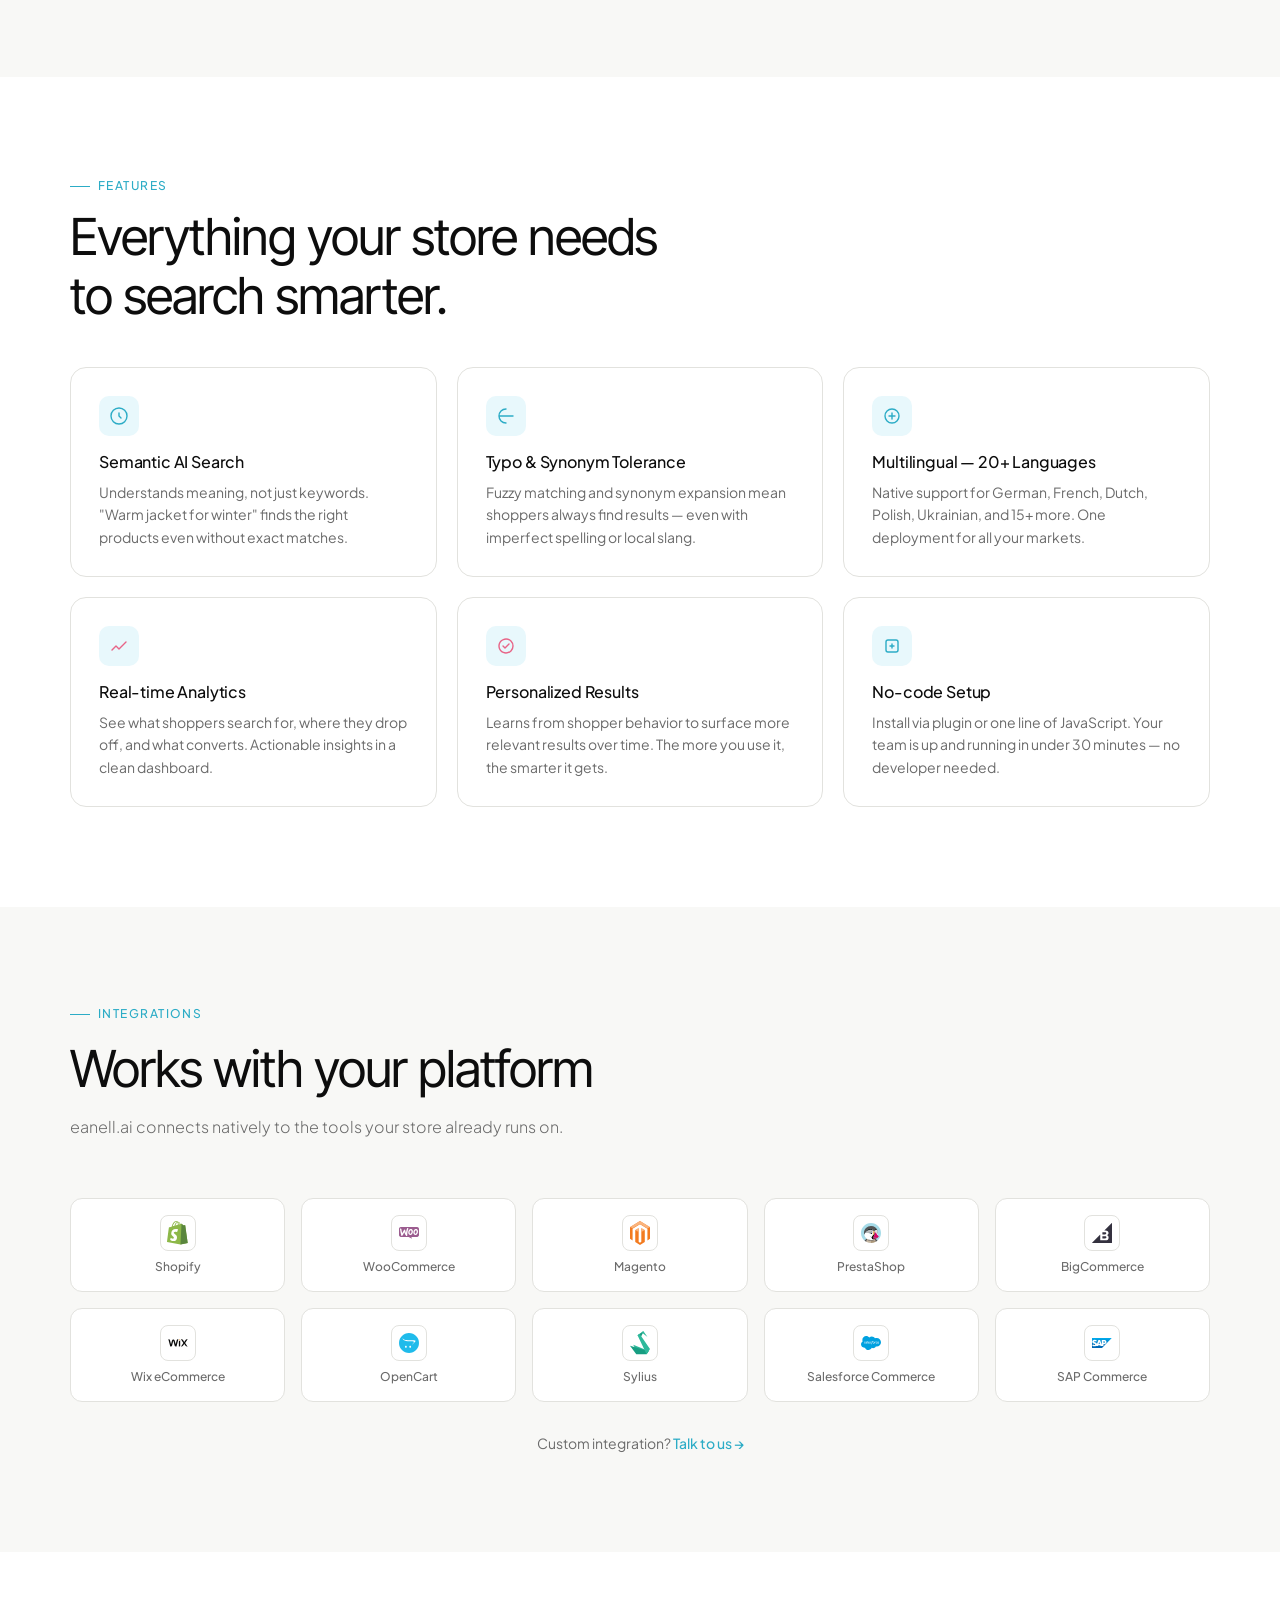
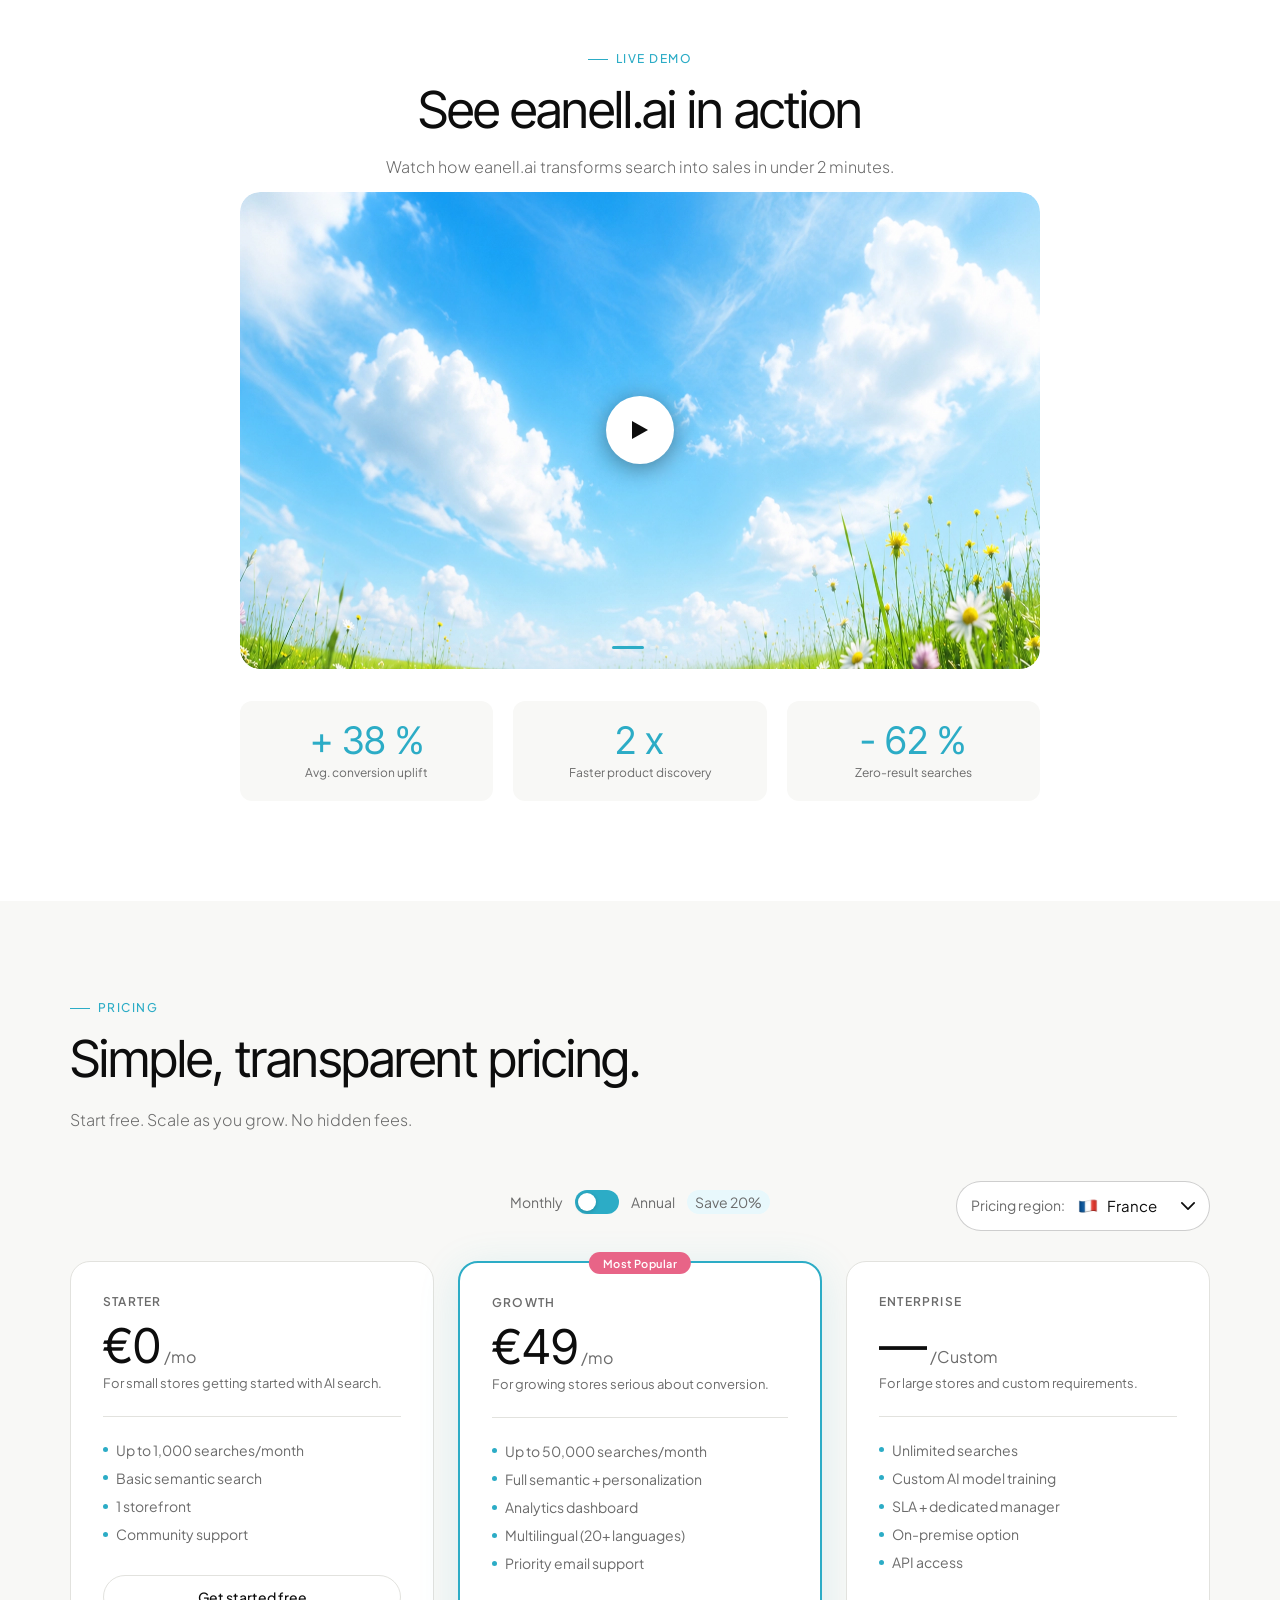
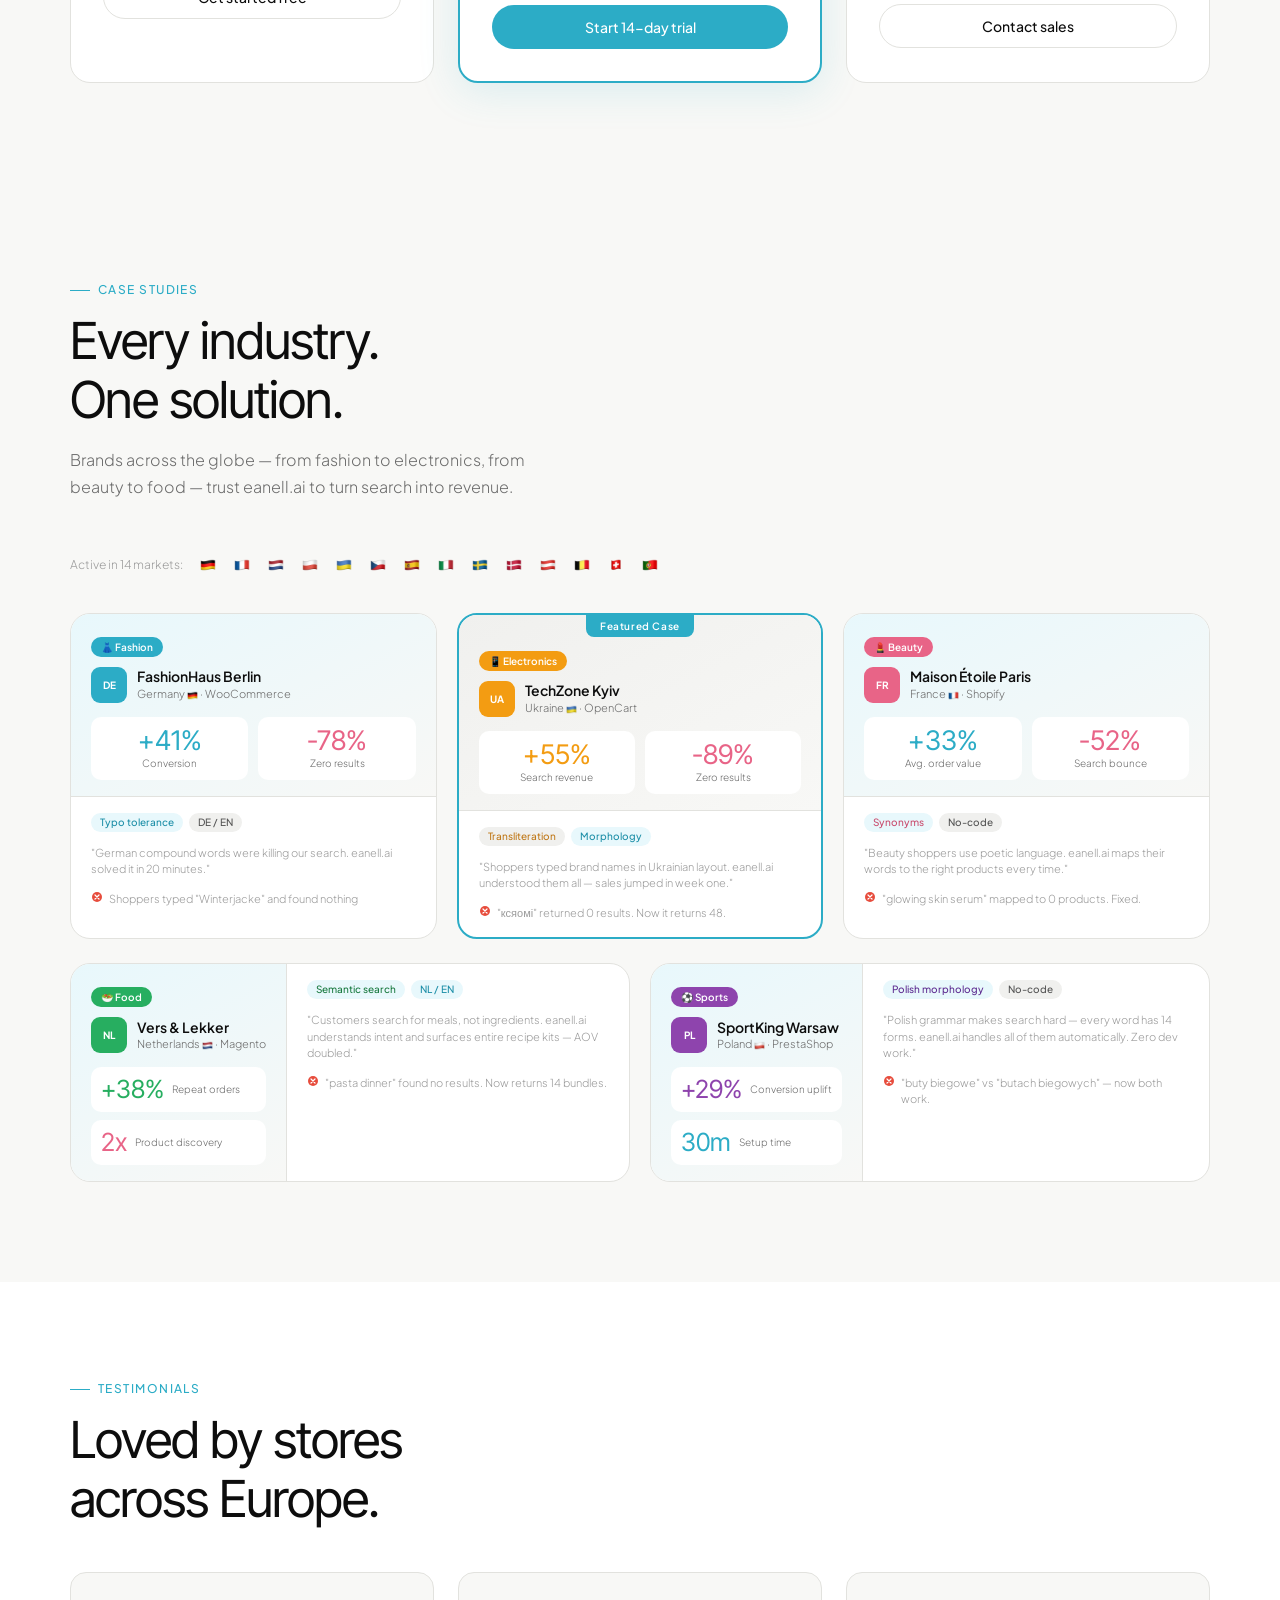
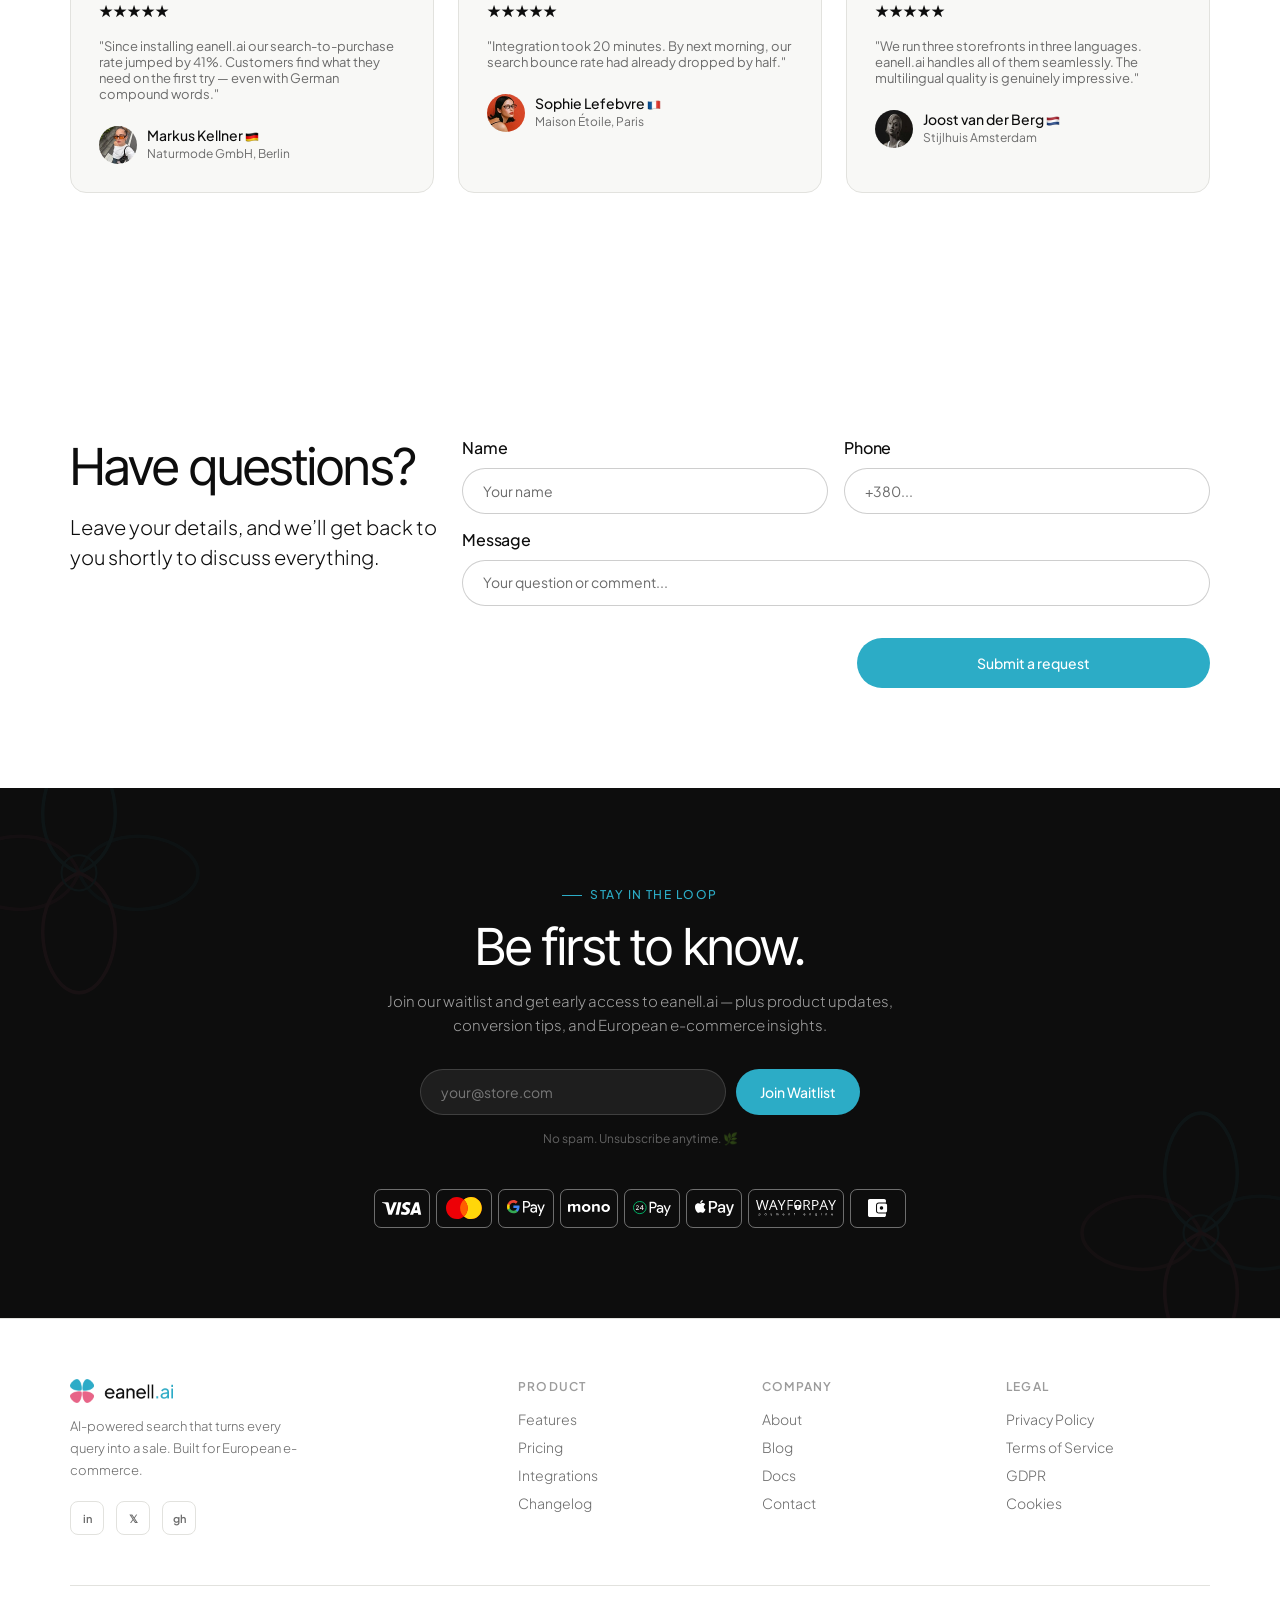
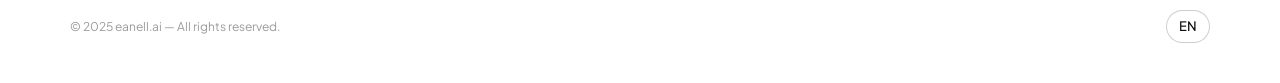
==== commit cbb89c07: "fix v3" ====
--- a/index.html
+++ b/index.html
@@ -7,33 +7,33 @@
 		<link rel="preconnect" href="https://fonts.gstatic.com" crossorigin="">
 		<link rel="shortcut icon" href="./assets/img/favicon.ico">
 		<title>Home Page</title>
-		<link rel="modulepreload" crossorigin="" href="./js/rolldown-runtime.min.js?v=1782046228675">
-		<link rel="modulepreload" crossorigin="" href="./js/inputmask.min.js?v=1782046228675">
-		<link rel="modulepreload" crossorigin="" href="./js/app.min.js?v=1782046228675">
-		<link rel="modulepreload" crossorigin="" href="./js/main.min.js?v=1782046228675">
-		<link rel="modulepreload" crossorigin="" href="./js/slider.min.js?v=1782046228675">
-		<link rel="modulepreload" crossorigin="" href="./js/hero.min.js?v=1782046228675">
-		<link rel="modulepreload" crossorigin="" href="./js/digcounter.min.js?v=1782046228675">
-		<link rel="modulepreload" crossorigin="" href="./js/dynamic.min.js?v=1782046228675">
-		<link rel="modulepreload" crossorigin="" href="./js/menu.min.js?v=1782046228675">
-		<link rel="stylesheet" crossorigin="" href="./css/style.min.css?v=1782046228675">
+		<link rel="modulepreload" crossorigin="" href="./js/rolldown-runtime.min.js?v=1782047239368">
+		<link rel="modulepreload" crossorigin="" href="./js/inputmask.min.js?v=1782047239368">
+		<link rel="modulepreload" crossorigin="" href="./js/app.min.js?v=1782047239368">
+		<link rel="modulepreload" crossorigin="" href="./js/main.min.js?v=1782047239368">
+		<link rel="modulepreload" crossorigin="" href="./js/slider.min.js?v=1782047239368">
+		<link rel="modulepreload" crossorigin="" href="./js/hero.min.js?v=1782047239368">
+		<link rel="modulepreload" crossorigin="" href="./js/digcounter.min.js?v=1782047239368">
+		<link rel="modulepreload" crossorigin="" href="./js/dynamic.min.js?v=1782047239368">
+		<link rel="modulepreload" crossorigin="" href="./js/menu.min.js?v=1782047239368">
+		<link rel="stylesheet" crossorigin="" href="./css/style.min.css?v=1782047239368">
 		<link href="https://fonts.googleapis.com/css2?family=Inter+Tight:ital@0;1&family=Plus+Jakarta+Sans:ital,wght@0,200..800;1,200..800&display=swap" rel="stylesheet">
-		<link rel="stylesheet" crossorigin="" href="./css/main.min.css?v=1782046228675">
-		<link rel="stylesheet" crossorigin="" href="./css/slider.min.css?v=1782046228675">
-		<link rel="stylesheet" crossorigin="" href="./css/hero.min.css?v=1782046228675">
-		<link rel="stylesheet" crossorigin="" href="./css/menu.min.css?v=1782046228675">
-		<link rel="stylesheet" crossorigin="" href="./css/cases.min.css?v=1782046228675">
-		<link rel="stylesheet" crossorigin="" href="./css/features.min.css?v=1782046228675">
-		<link rel="stylesheet" crossorigin="" href="./css/howitworks.min.css?v=1782046228675">
-		<link rel="stylesheet" crossorigin="" href="./css/integrations.min.css?v=1782046228675">
-		<link rel="stylesheet" crossorigin="" href="./css/letstalk.min.css?v=1782046228675">
-		<link rel="stylesheet" crossorigin="" href="./css/linescroll.min.css?v=1782046228675">
-		<link rel="stylesheet" crossorigin="" href="./css/livedemo.min.css?v=1782046228675">
-		<link rel="stylesheet" crossorigin="" href="./css/pricing.min.css?v=1782046228675">
-		<link rel="stylesheet" crossorigin="" href="./css/questions.min.css?v=1782046228675">
-		<link rel="stylesheet" crossorigin="" href="./css/reviews.min.css?v=1782046228675">
-		<link rel="stylesheet" crossorigin="" href="./css/footer.min.css?v=1782046228675">
-		<link rel="stylesheet" crossorigin="" href="./css/header.min.css?v=1782046228675">
+		<link rel="stylesheet" crossorigin="" href="./css/main.min.css?v=1782047239368">
+		<link rel="stylesheet" crossorigin="" href="./css/slider.min.css?v=1782047239368">
+		<link rel="stylesheet" crossorigin="" href="./css/hero.min.css?v=1782047239368">
+		<link rel="stylesheet" crossorigin="" href="./css/menu.min.css?v=1782047239368">
+		<link rel="stylesheet" crossorigin="" href="./css/cases.min.css?v=1782047239368">
+		<link rel="stylesheet" crossorigin="" href="./css/features.min.css?v=1782047239368">
+		<link rel="stylesheet" crossorigin="" href="./css/howitworks.min.css?v=1782047239368">
+		<link rel="stylesheet" crossorigin="" href="./css/integrations.min.css?v=1782047239368">
+		<link rel="stylesheet" crossorigin="" href="./css/letstalk.min.css?v=1782047239368">
+		<link rel="stylesheet" crossorigin="" href="./css/linescroll.min.css?v=1782047239368">
+		<link rel="stylesheet" crossorigin="" href="./css/livedemo.min.css?v=1782047239368">
+		<link rel="stylesheet" crossorigin="" href="./css/pricing.min.css?v=1782047239368">
+		<link rel="stylesheet" crossorigin="" href="./css/questions.min.css?v=1782047239368">
+		<link rel="stylesheet" crossorigin="" href="./css/reviews.min.css?v=1782047239368">
+		<link rel="stylesheet" crossorigin="" href="./css/footer.min.css?v=1782047239368">
+		<link rel="stylesheet" crossorigin="" href="./css/header.min.css?v=1782047239368">
 	</head>
 	<body>
 		<div class="wrapper" data-top-position="">
@@ -1290,6 +1290,6 @@
 				</div>
 			</footer>
 		</div>
-		<script type="module" crossorigin="" src="./js/index.min.js?v=1782046228675"></script>
+		<script type="module" crossorigin="" src="./js/index.min.js?v=1782047239368"></script>
 	</body>
 </html>
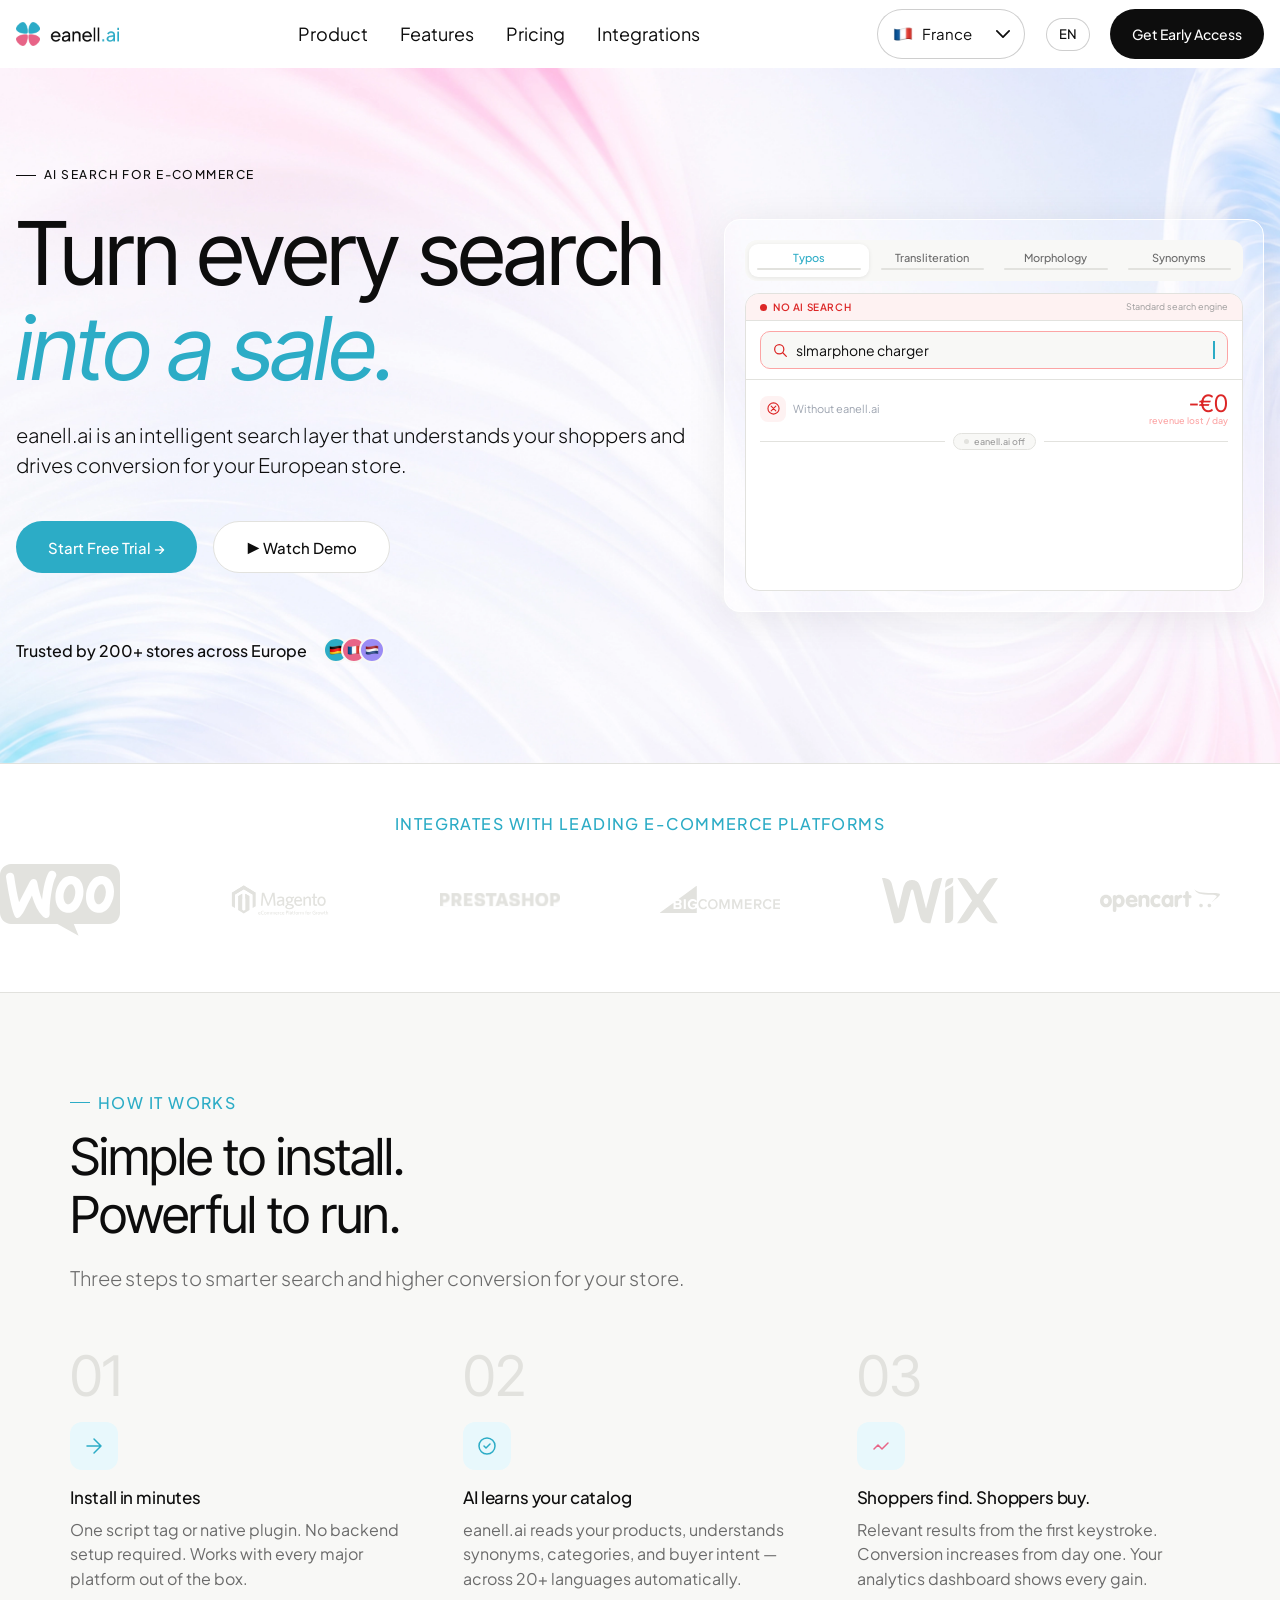
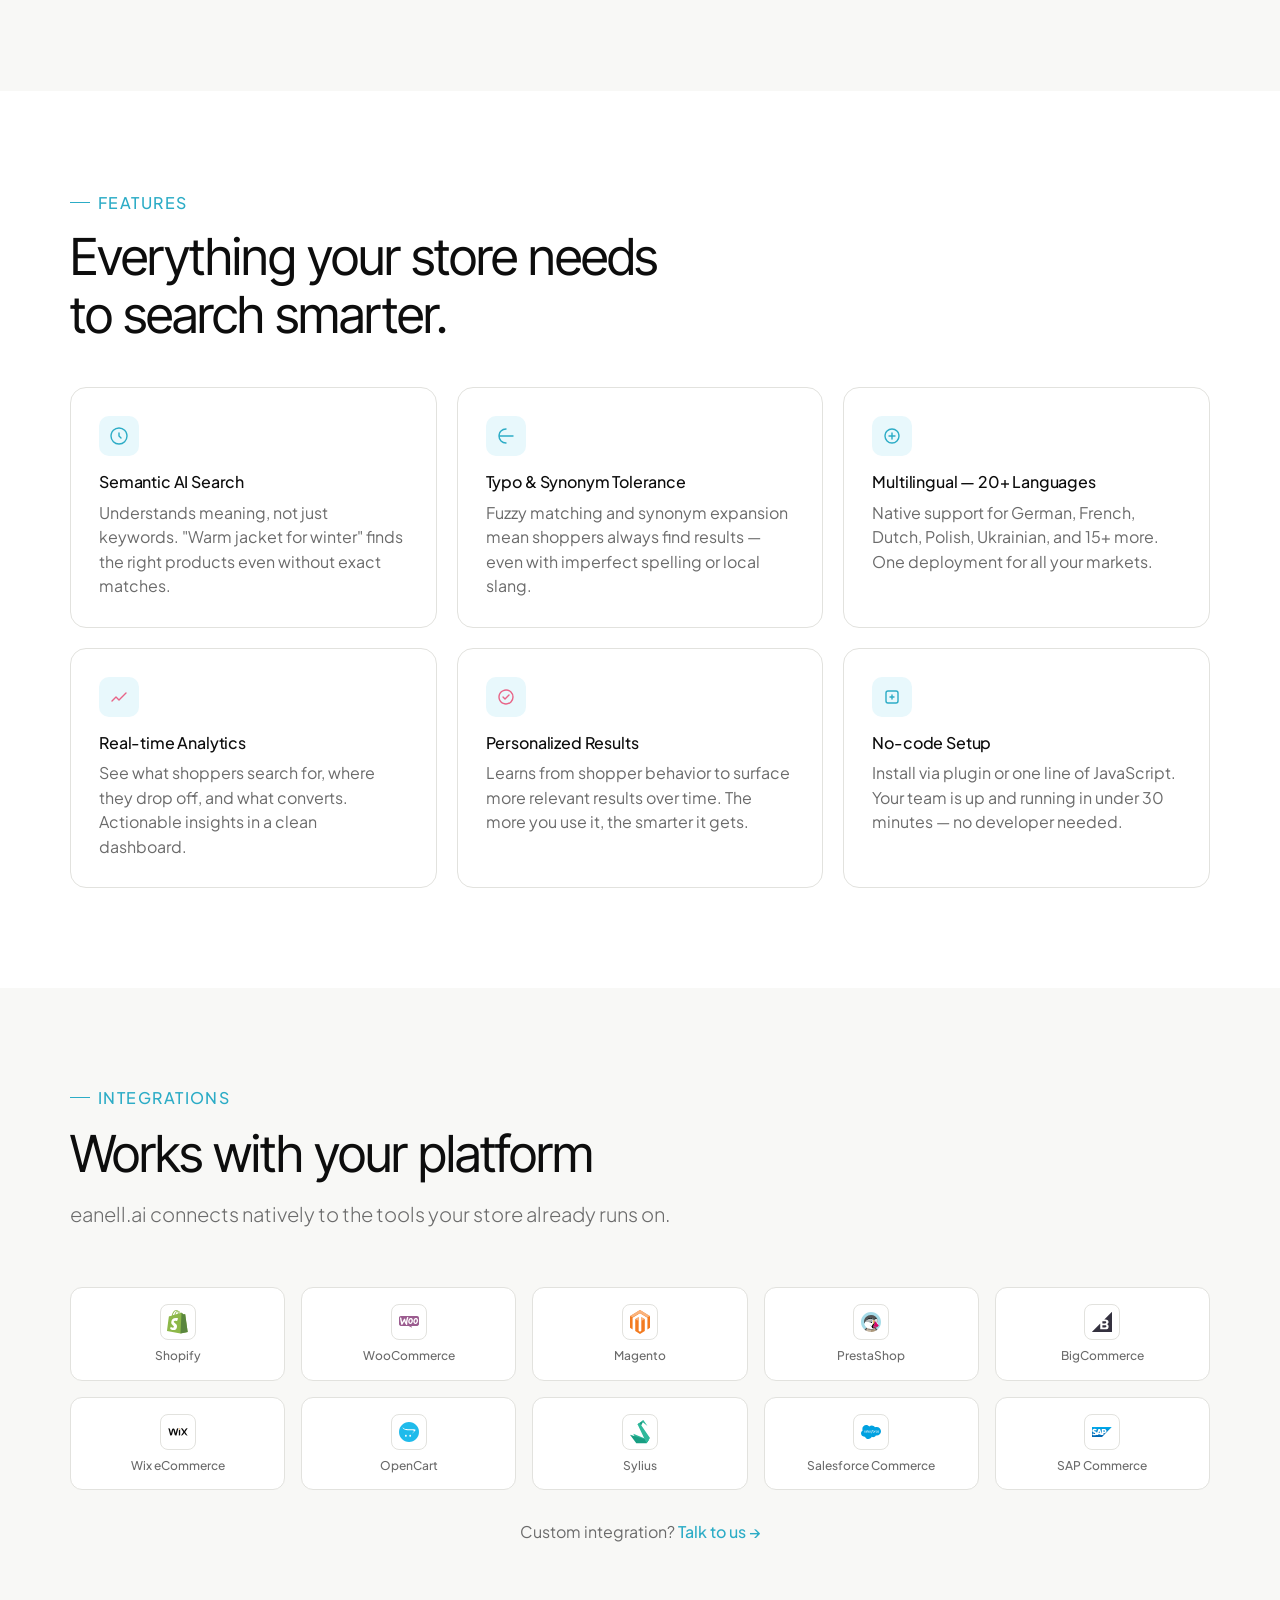
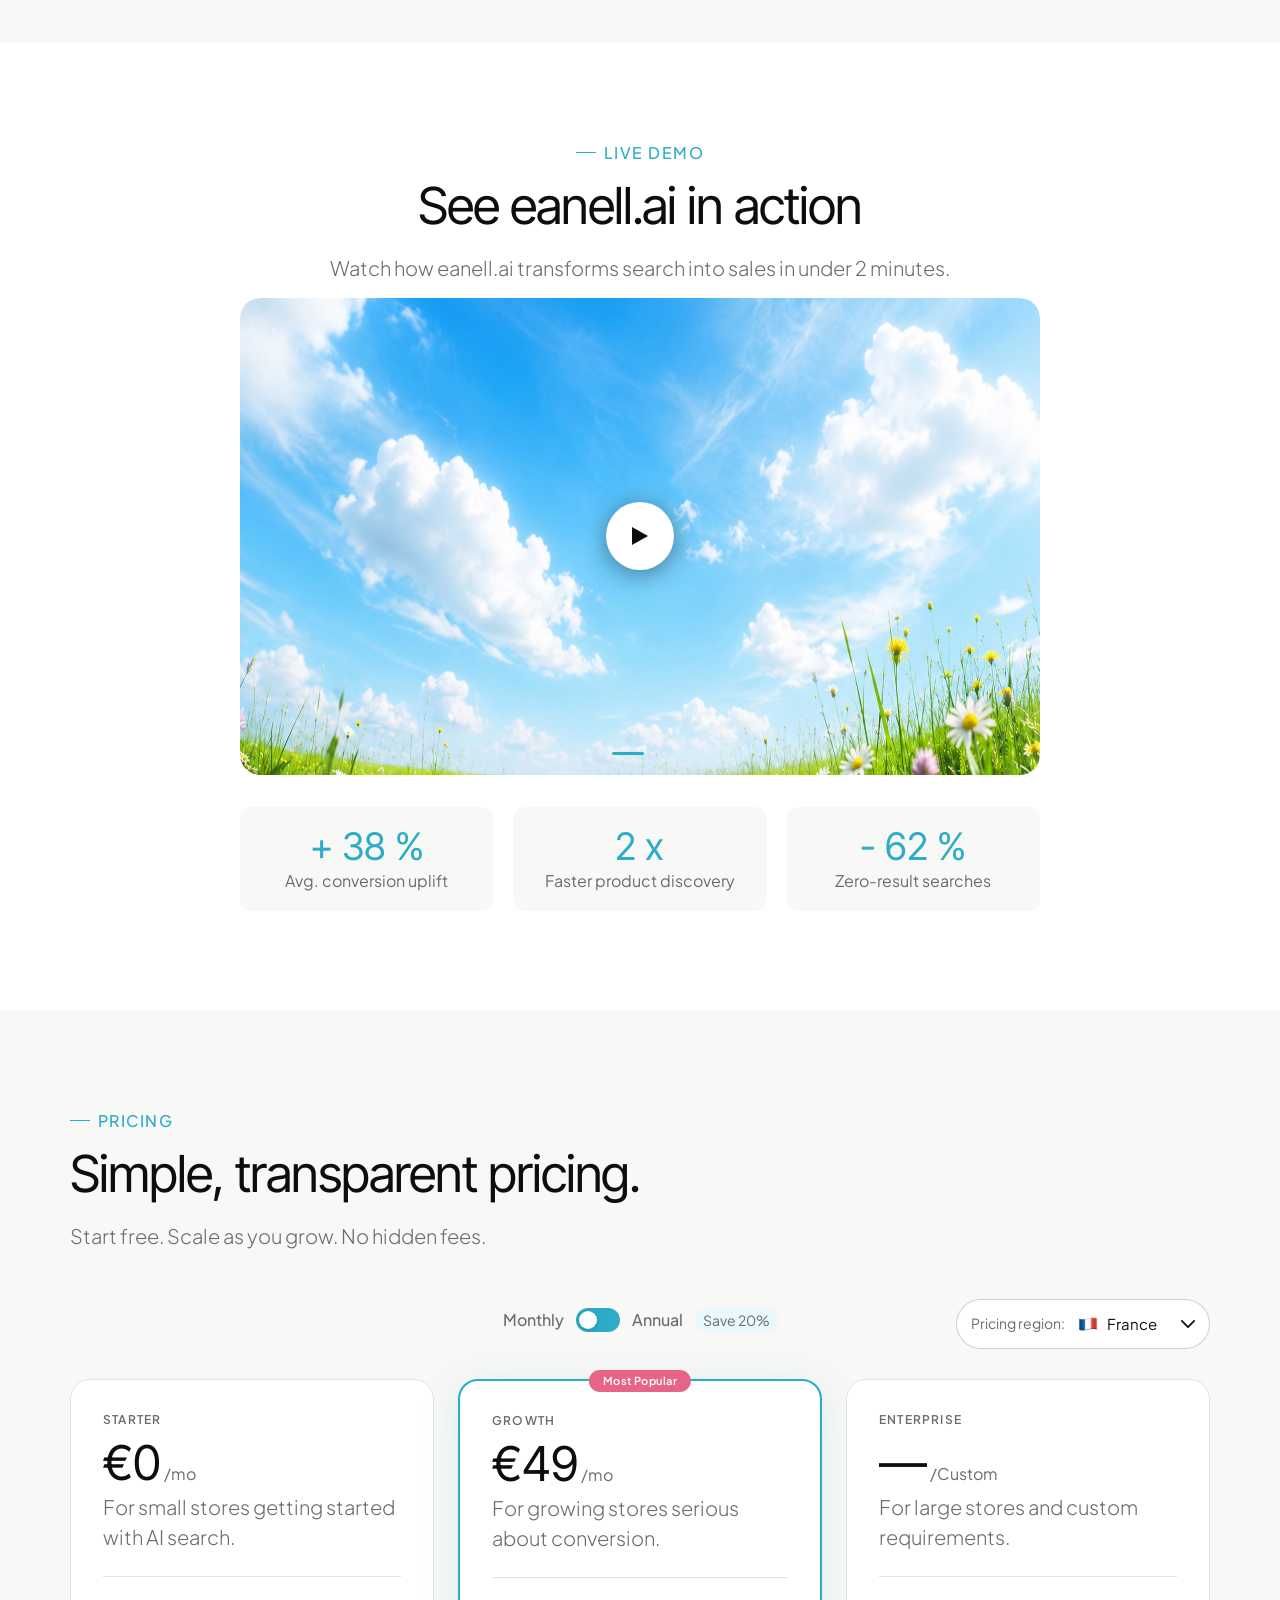
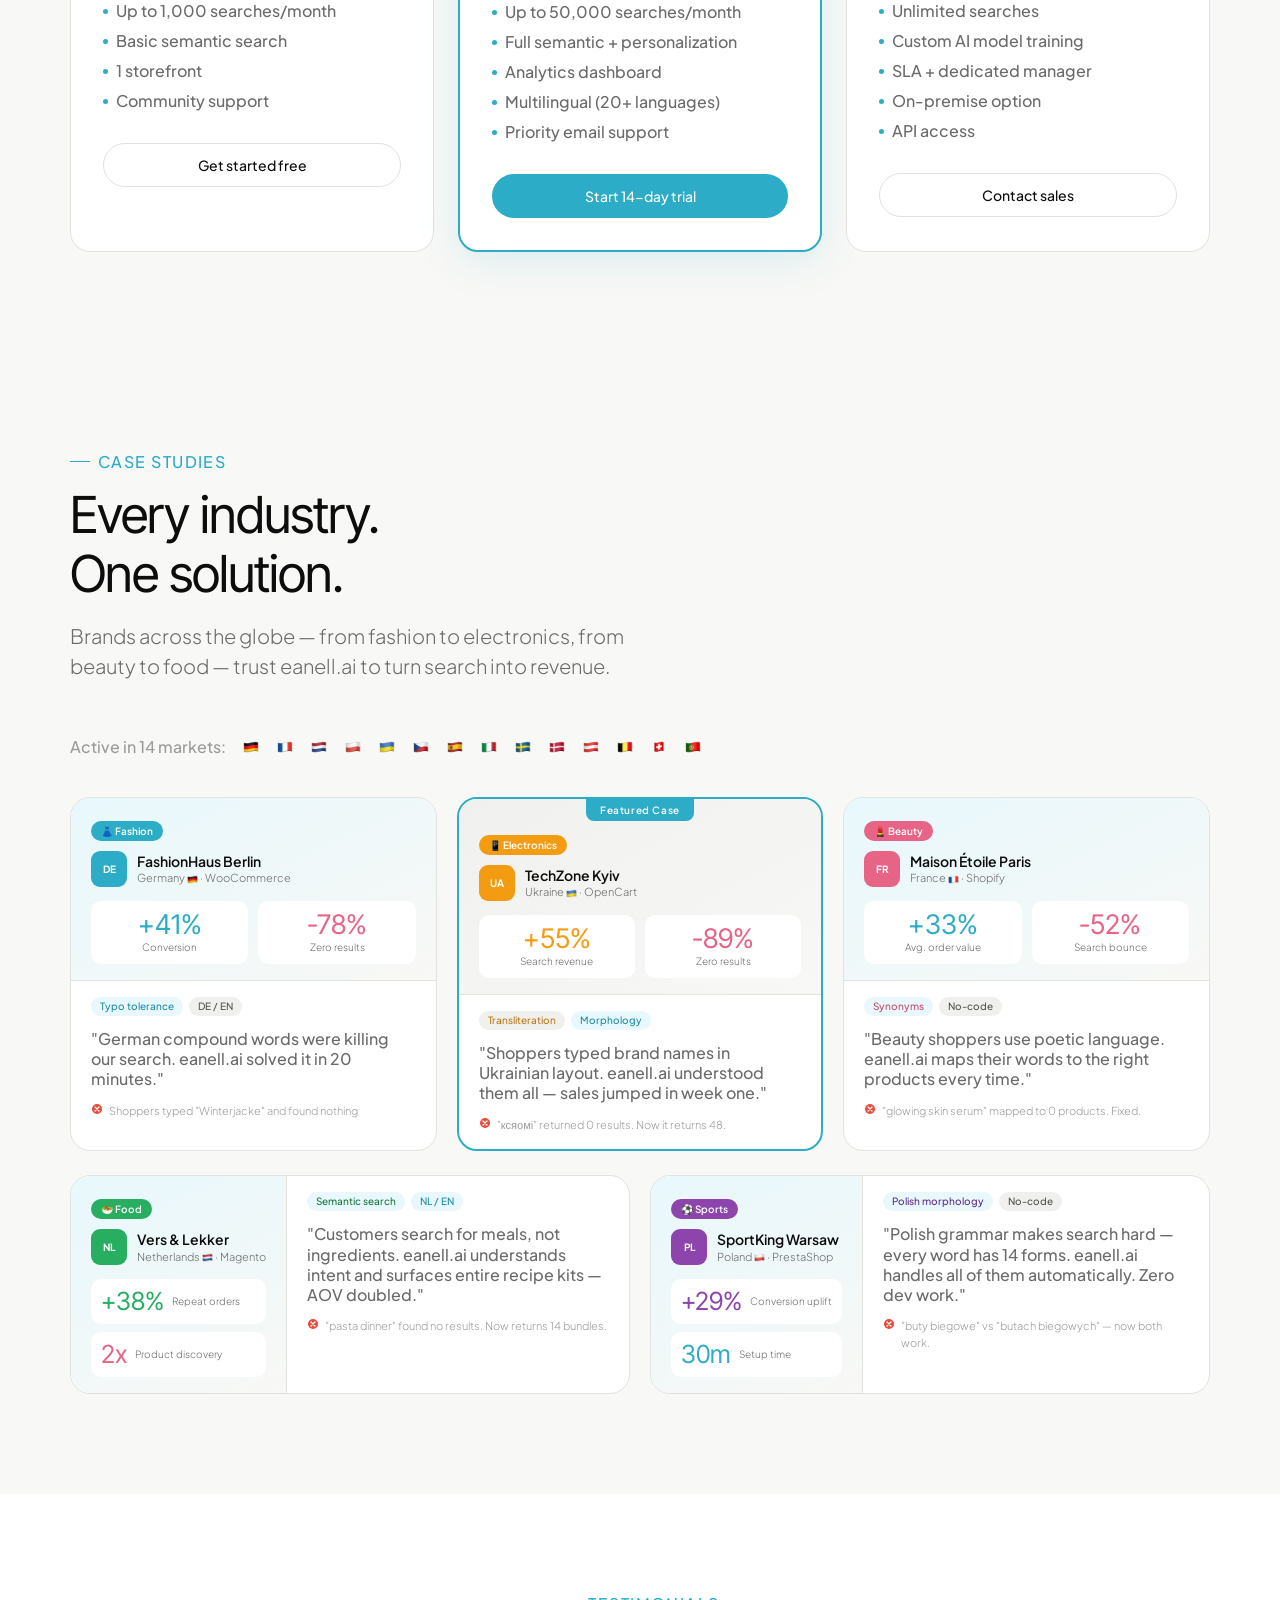
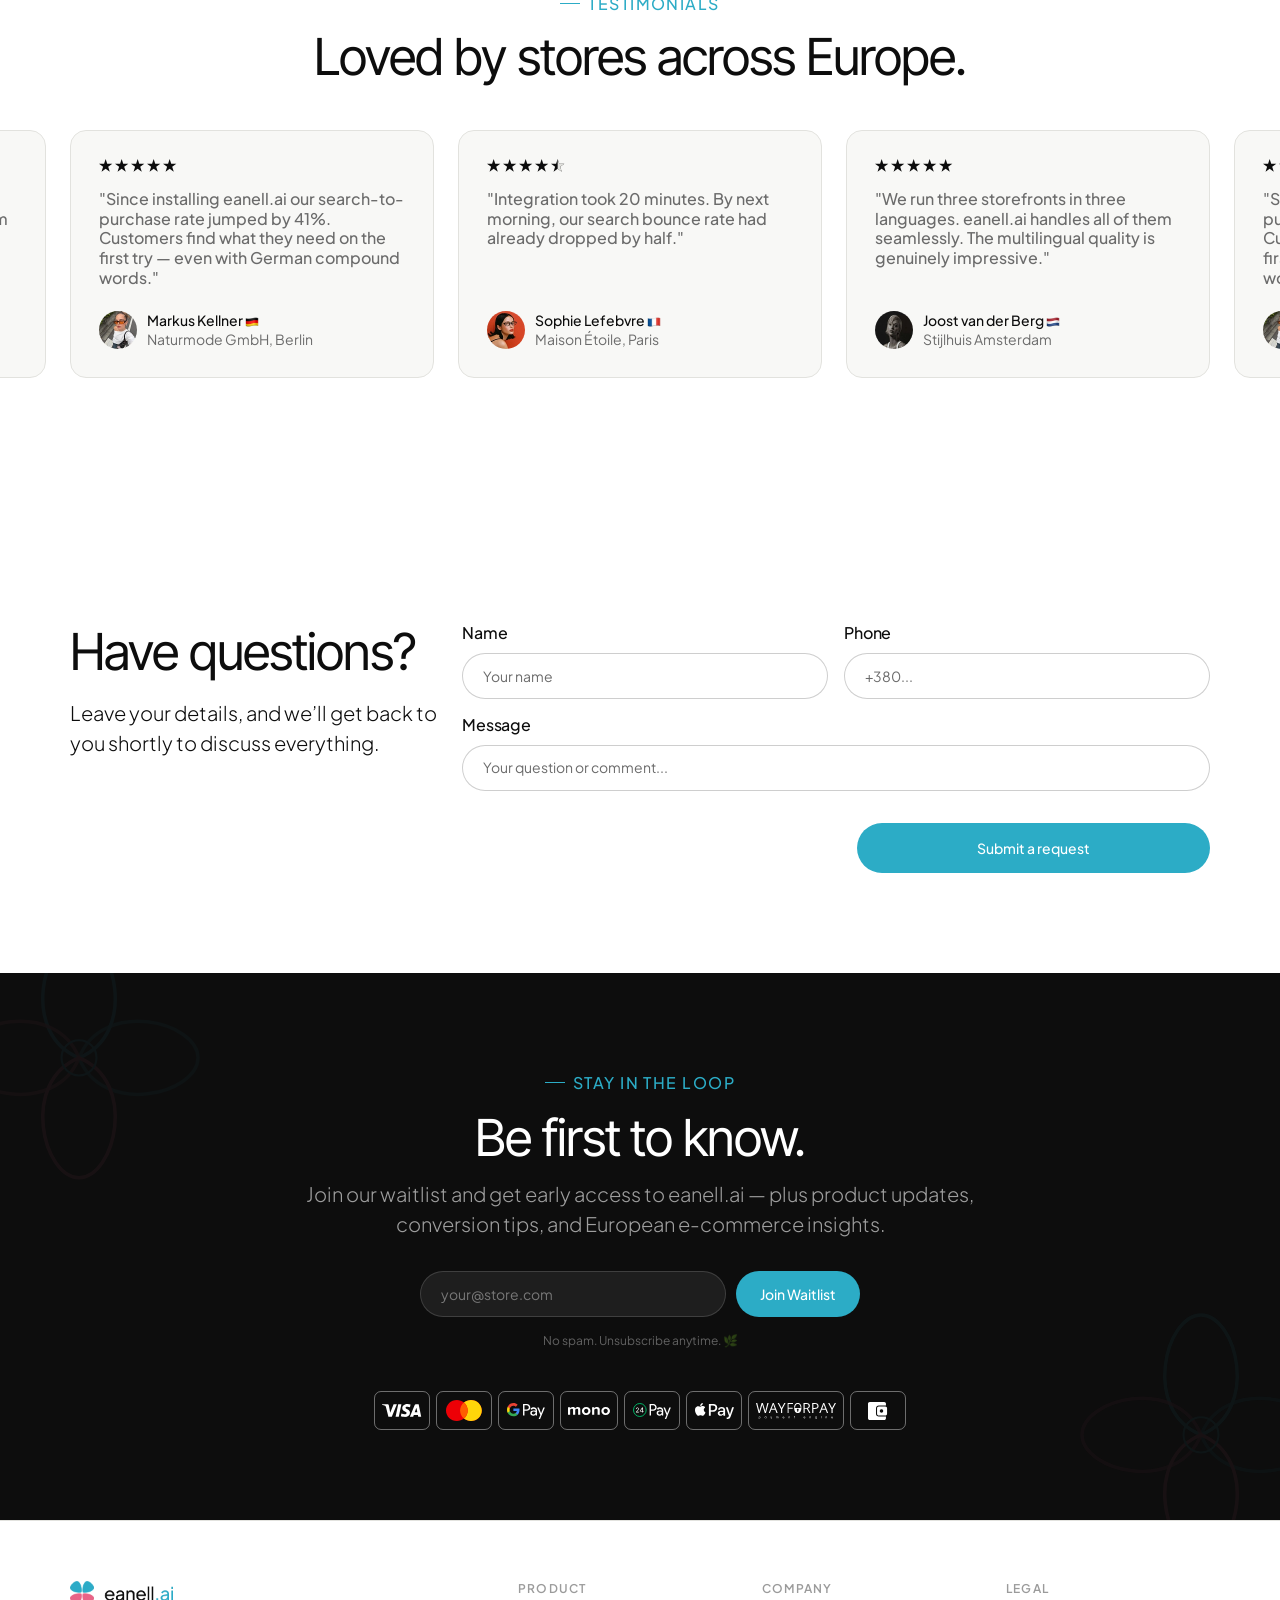
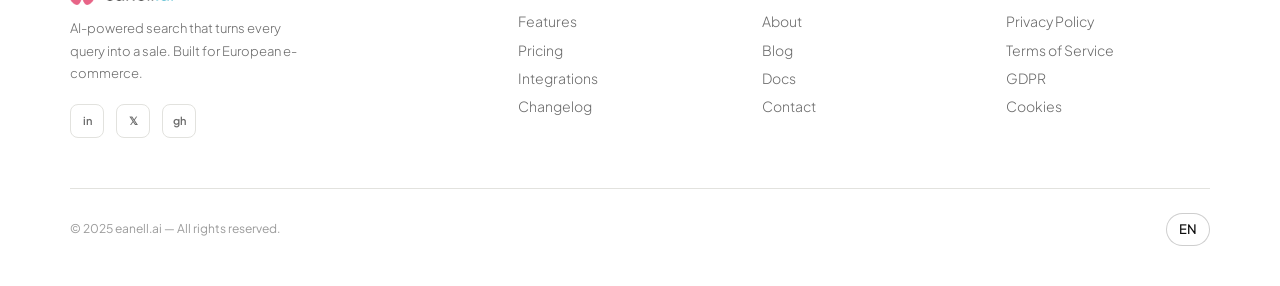
==== commit 68ed9e89: "full page" ====
--- a/index.html
+++ b/index.html
@@ -7,33 +7,35 @@
 		<link rel="preconnect" href="https://fonts.gstatic.com" crossorigin="">
 		<link rel="shortcut icon" href="./assets/img/favicon.ico">
 		<title>Home Page</title>
-		<link rel="modulepreload" crossorigin="" href="./js/rolldown-runtime.min.js?v=1782047239368">
-		<link rel="modulepreload" crossorigin="" href="./js/inputmask.min.js?v=1782047239368">
-		<link rel="modulepreload" crossorigin="" href="./js/app.min.js?v=1782047239368">
-		<link rel="modulepreload" crossorigin="" href="./js/main.min.js?v=1782047239368">
-		<link rel="modulepreload" crossorigin="" href="./js/slider.min.js?v=1782047239368">
-		<link rel="modulepreload" crossorigin="" href="./js/hero.min.js?v=1782047239368">
-		<link rel="modulepreload" crossorigin="" href="./js/digcounter.min.js?v=1782047239368">
-		<link rel="modulepreload" crossorigin="" href="./js/dynamic.min.js?v=1782047239368">
-		<link rel="modulepreload" crossorigin="" href="./js/menu.min.js?v=1782047239368">
-		<link rel="stylesheet" crossorigin="" href="./css/style.min.css?v=1782047239368">
+		<link rel="modulepreload" crossorigin="" href="./js/rolldown-runtime.min.js?v=1782987055274">
+		<link rel="modulepreload" crossorigin="" href="./js/inputmask.min.js?v=1782987055274">
+		<link rel="modulepreload" crossorigin="" href="./js/app.min.js?v=1782987055274">
+		<link rel="modulepreload" crossorigin="" href="./js/main.min.js?v=1782987055274">
+		<link rel="modulepreload" crossorigin="" href="./js/slider.min.js?v=1782987055274">
+		<link rel="modulepreload" crossorigin="" href="./js/hero.min.js?v=1782987055274">
+		<link rel="modulepreload" crossorigin="" href="./js/marquee.min.js?v=1782987055274">
+		<link rel="modulepreload" crossorigin="" href="./js/watcher.min.js?v=1782987055274">
+		<link rel="modulepreload" crossorigin="" href="./js/digcounter.min.js?v=1782987055274">
+		<link rel="modulepreload" crossorigin="" href="./js/dynamic.min.js?v=1782987055274">
+		<link rel="modulepreload" crossorigin="" href="./js/menu.min.js?v=1782987055274">
+		<link rel="stylesheet" crossorigin="" href="./css/style.min.css?v=1782987055274">
 		<link href="https://fonts.googleapis.com/css2?family=Inter+Tight:ital@0;1&family=Plus+Jakarta+Sans:ital,wght@0,200..800;1,200..800&display=swap" rel="stylesheet">
-		<link rel="stylesheet" crossorigin="" href="./css/main.min.css?v=1782047239368">
-		<link rel="stylesheet" crossorigin="" href="./css/slider.min.css?v=1782047239368">
-		<link rel="stylesheet" crossorigin="" href="./css/hero.min.css?v=1782047239368">
-		<link rel="stylesheet" crossorigin="" href="./css/menu.min.css?v=1782047239368">
-		<link rel="stylesheet" crossorigin="" href="./css/cases.min.css?v=1782047239368">
-		<link rel="stylesheet" crossorigin="" href="./css/features.min.css?v=1782047239368">
-		<link rel="stylesheet" crossorigin="" href="./css/howitworks.min.css?v=1782047239368">
-		<link rel="stylesheet" crossorigin="" href="./css/integrations.min.css?v=1782047239368">
-		<link rel="stylesheet" crossorigin="" href="./css/letstalk.min.css?v=1782047239368">
-		<link rel="stylesheet" crossorigin="" href="./css/linescroll.min.css?v=1782047239368">
-		<link rel="stylesheet" crossorigin="" href="./css/livedemo.min.css?v=1782047239368">
-		<link rel="stylesheet" crossorigin="" href="./css/pricing.min.css?v=1782047239368">
-		<link rel="stylesheet" crossorigin="" href="./css/questions.min.css?v=1782047239368">
-		<link rel="stylesheet" crossorigin="" href="./css/reviews.min.css?v=1782047239368">
-		<link rel="stylesheet" crossorigin="" href="./css/footer.min.css?v=1782047239368">
-		<link rel="stylesheet" crossorigin="" href="./css/header.min.css?v=1782047239368">
+		<link rel="stylesheet" crossorigin="" href="./css/main.min.css?v=1782987055274">
+		<link rel="stylesheet" crossorigin="" href="./css/slider.min.css?v=1782987055274">
+		<link rel="stylesheet" crossorigin="" href="./css/hero.min.css?v=1782987055274">
+		<link rel="stylesheet" crossorigin="" href="./css/menu.min.css?v=1782987055274">
+		<link rel="stylesheet" crossorigin="" href="./css/cases.min.css?v=1782987055274">
+		<link rel="stylesheet" crossorigin="" href="./css/features.min.css?v=1782987055274">
+		<link rel="stylesheet" crossorigin="" href="./css/howitworks.min.css?v=1782987055274">
+		<link rel="stylesheet" crossorigin="" href="./css/integrations.min.css?v=1782987055274">
+		<link rel="stylesheet" crossorigin="" href="./css/letstalk.min.css?v=1782987055274">
+		<link rel="stylesheet" crossorigin="" href="./css/linescroll.min.css?v=1782987055274">
+		<link rel="stylesheet" crossorigin="" href="./css/livedemo.min.css?v=1782987055274">
+		<link rel="stylesheet" crossorigin="" href="./css/pricing.min.css?v=1782987055274">
+		<link rel="stylesheet" crossorigin="" href="./css/questions.min.css?v=1782987055274">
+		<link rel="stylesheet" crossorigin="" href="./css/reviews.min.css?v=1782987055274">
+		<link rel="stylesheet" crossorigin="" href="./css/footer.min.css?v=1782987055274">
+		<link rel="stylesheet" crossorigin="" href="./css/header.min.css?v=1782987055274">
 	</head>
 	<body>
 		<div class="wrapper" data-top-position="">
@@ -153,7 +155,9 @@
 								<h1 class="hero__title title title--h1">
 									Turn every search
 									<br>
-									<span>into a sale.</span>
+									<span>
+										<i>into a sale.</i>
+									</span>
 								</h1>
 								<div class="hero__text">
 									eanell.ai is an intelligent search layer that understands your
@@ -1062,15 +1066,19 @@
 					<div class="reviews__container">
 						<div class="reviews__head">
 							<div class="reviews__subtitle subtitle">Testimonials</div>
-							<h2 class="reviews__title title title--h2">
-								Loved by stores
-								<br>
-								across Europe.
-							</h2>
-						</div>
-						<div class="reviews__items">
-							<div class="reviews__item">
-								<div class="reviews__item-stars">★★★★★</div>
+							<h2 class="reviews__title title title--h2">Loved by stores across Europe.</h2>
+						</div>
+					</div>
+					<div data-fls-slider="" class="reviews__slider swiper marquee-slider">
+						<div class="reviews__wrapper swiper-wrapper">
+							<div class="reviews__item swiper-slide">
+								<div class="reviews__item-stars">
+									<img src="./assets/img/star.svg" width="14" height="13" alt="Image" loading="lazy">
+									<img src="./assets/img/star.svg" width="14" height="13" alt="Image" loading="lazy">
+									<img src="./assets/img/star.svg" width="14" height="13" alt="Image" loading="lazy">
+									<img src="./assets/img/star.svg" width="14" height="13" alt="Image" loading="lazy">
+									<img src="./assets/img/star.svg" width="14" height="13" alt="Image" loading="lazy">
+								</div>
 								<div class="reviews__item-text">
 									"Since installing eanell.ai our search-to-purchase
 					rate jumped by 41%. Customers find what they need
@@ -1089,8 +1097,14 @@
 									</div>
 								</div>
 							</div>
-							<div class="reviews__item">
-								<div class="reviews__item-stars">★★★★★</div>
+							<div class="reviews__item swiper-slide">
+								<div class="reviews__item-stars">
+									<img src="./assets/img/star.svg" width="14" height="13" alt="Image" loading="lazy">
+									<img src="./assets/img/star.svg" width="14" height="13" alt="Image" loading="lazy">
+									<img src="./assets/img/star.svg" width="14" height="13" alt="Image" loading="lazy">
+									<img src="./assets/img/star.svg" width="14" height="13" alt="Image" loading="lazy">
+									<img src="./assets/img/star-2.svg" width="14" height="13" alt="Image" loading="lazy">
+								</div>
 								<div class="reviews__item-text">
 									"Integration took 20 minutes. By next morning,
 					our search bounce rate had already dropped by
@@ -1109,8 +1123,14 @@
 									</div>
 								</div>
 							</div>
-							<div class="reviews__item">
-								<div class="reviews__item-stars">★★★★★</div>
+							<div class="reviews__item swiper-slide">
+								<div class="reviews__item-stars">
+									<img src="./assets/img/star.svg" width="14" height="13" alt="Image" loading="lazy">
+									<img src="./assets/img/star.svg" width="14" height="13" alt="Image" loading="lazy">
+									<img src="./assets/img/star.svg" width="14" height="13" alt="Image" loading="lazy">
+									<img src="./assets/img/star.svg" width="14" height="13" alt="Image" loading="lazy">
+									<img src="./assets/img/star.svg" width="14" height="13" alt="Image" loading="lazy">
+								</div>
 								<div class="reviews__item-text">
 									"We run three storefronts in three languages.
 					eanell.ai handles all of them seamlessly. The
@@ -1290,6 +1310,6 @@
 				</div>
 			</footer>
 		</div>
-		<script type="module" crossorigin="" src="./js/index.min.js?v=1782047239368"></script>
+		<script type="module" crossorigin="" src="./js/index.min.js?v=1782987055274"></script>
 	</body>
 </html>
--- a/css/style.min.css
+++ b/css/style.min.css
@@ -1 +1 @@
-@charset "UTF-8";*{padding:0;margin:0;border:0}*,:after,:before{box-sizing:border-box}:after,:before{display:inline-block}body,html{height:100%}body{line-height:1;scrollbar-gutter:stable;-ms-text-size-adjust:100%;-moz-text-size-adjust:100%;-webkit-text-size-adjust:100%;-webkit-font-smoothing:antialiased;-moz-osx-font-smoothing:grayscale}button,input,textarea{font-family:inherit;font-size:inherit;line-height:inherit;color:inherit;background-color:transparent}input,textarea{width:100%}label{display:inline-block}button,option,select{cursor:pointer}a{display:inline-block;color:inherit;text-decoration:none}li{list-style:none}img{max-width:100%;height:auto;vertical-align:middle}h1,h2,h3,h4,h5,h6{font-weight:inherit;font-size:inherit}address{font-style:normal}*{-webkit-tap-highlight-color:transparent;-webkit-touch-callout:none}:root{--font-family:"Plus Jakarta Sans",sans-serif;--second-family:"Inter Tight",sans-serif;--viewport-height:100vh;--viewport-height-s:100vh;--font-size:16px;--color-white-solid:#fff;--color-grey-97:#f8f8f6;--color-cyan-47:#2cacc6;--color-grey-42:#6b6b6b;--color-grey-88:#e2e2de;--color-grey-5:#0d0d0d;--color-grey-61:#9b9b9b;--color-rose-65:#e86487;--color-blue-75:#9b8cf5;--color-red-51:#dc2626;--color-red-82:#fca5a5;--color-azure-65:#9ca3af;--color-grey-95:#e8f8fc;--color-cyan-39:#1e8fa8;--color-spring-green-36:#1c9d5c;--color-spring-green-73:#86efac;--color-grey-94:#f0f0ee;--color-grey-67:#aaa;--color-chartreuse-green-52:#96bf48;--color-violet-52:#7f54b3;--color-orange-55:#f46f25;--color-rose-44:#df0067;--color-blue-22:#34313f;--color-azure-45:#0057e7;--color-blue-14:#1a1a2e;--color-azure-43:#009edb;--color-azure-47:#0070f2;--color-grey-33:#555;--color-red-57:#e74c3c;--color-orange-51:#f39c12;--color-orange-43:#c0791a;--color-rose-54:#c94c6e;--color-spring-green-42:#27ae60;--color-spring-green-29:#1a7a40;--color-violet-47:#8e44ad;--color-violet-37:#5e2d91;--color-white--70:hsla(0,0%,100%,.07);--color-white--100:hsla(0,0%,100%,.1);--color-white--150:hsla(0,0%,100%,.15);--color-white--300:hsla(0,0%,100%,.3);--color-white--350:hsla(0,0%,100%,.35);--color-white--400:hsla(0,0%,100%,.4);--color-white--600:hsla(0,0%,100%,.6)}@supports (height:100dvh){:root{--viewport-height:100dvh;--viewport-height-s:100svh}}body{color:var(--color-grey-5);font-family:var(--font-family);font-size:var(--font-size);background-color:var(--color-white-solid);min-width:320px}[data-fls-scrolllock] body{overflow:hidden;touch-action:none;overscroll-behavior:none}.wrapper{min-height:100%;display:flex;flex-direction:column;overflow:clip;background-color:var(--color-white-solid);padding-top:var(--header-height,0)}.wrapper>main{flex:1 1 auto}.wrapper>*{min-width:0}[class*=__container]{max-width:1172px;margin:0 auto;padding-left:16px;padding-right:16px}.title{font-family:var(--second-family);font-weight:400;line-height:115%;letter-spacing:-.02em}.title span{font-style:italic;color:var(--color-cyan-47)}.title--h1{line-height:108%}.subtitle{font-weight:500;font-size:12px;letter-spacing:.12em;line-height:120%;text-transform:uppercase;color:var(--color-cyan-47);display:flex;gap:8px}.subtitle:before{content:"";margin-top:7px;flex-shrink:0;width:20px;height:1px;background-color:currentColor}.button{max-width:fit-content;width:100%;min-height:44px;display:flex;align-items:center;justify-content:center;gap:10px;padding-block:12px;padding-inline:32px;border-radius:100px;background-color:var(--color-cyan-47);font-weight:500;font-size:14px;color:var(--color-white-solid);transition:background .15s,color .15s,border .15s}.button:active{background-color:var(--color-cyan-39)}.button--secondary{border:1px solid var(--color-grey-88);background-color:var(--color-white-solid);color:var(--color-grey-5)}.button--secondary:active{border-color:var(--color-cyan-47);background-color:var(--color-white-solid);color:var(--color-cyan-47)}.button--secondary.button--dark{border-color:var(--color-grey-5)}.button--third{background-color:var(--color-grey-5)}.button--third:active{background-color:var(--color-grey-42)}.button--fw{flex:1 1 auto;max-width:100%}input[type=email],input[type=tel],input[type=text],textarea{-webkit-appearance:none;-moz-appearance:none;appearance:none}.input{width:100%;display:block;border:1px solid hsla(0,0%,5%,.2);background-color:var(--color-white--70);border-radius:100px;padding:13px 20px;height:46px;font-weight:400;font-size:14px;line-height:120%;caret-color:inherit}.input[placeholder]:not([data-fls-placeholder-nohiden])::placeholder{color:var(--color-grey-42);transition:opacity .3s}.input[placeholder]:not([data-fls-placeholder-nohiden]):focus::placeholder{opacity:0}textarea.input{resize:none}.input-field{display:flex;flex-direction:column;gap:10px}.input-field__label{font-weight:500;font-size:16px;letter-spacing:-.01em;line-height:125%}.region-block{max-width:fit-content;position:relative}.region-block.sel-open{z-index:5}.region-block.sel-open .region-block__arrow{transform:rotate(-180deg)}.region-block.sel-open .region-block__dropdown{top:calc(100% + 13px);opacity:1;visibility:visible;pointer-events:auto}.region-block[data-sel-block-search] .region-block__option{justify-content:stretch;text-align:left}.region-block__current{width:100%;min-width:140px;display:grid;align-items:center;grid-template-columns:1fr 14px;gap:8px;background-color:var(--color-white-solid);border:1px solid hsla(0,0%,5%,.2);border-radius:100px;padding-block:12px;padding-inline:14px;min-height:50px;font-size:15px;line-height:120%;transition:background .15s,border .15s}.region-block__current:active{background-color:var(--color-grey-95);border-color:var(--color-cyan-47)}.region-block__current .region-block__flag{font-size:20px;width:30px;height:20px}.region-block__label{font-weight:400;font-size:14px;line-height:125%;color:var(--color-grey-42)}.region-block__value{white-space:nowrap;overflow:hidden;text-overflow:ellipsis;gap:12px;padding-right:16px}.region-block__value,.region-block__value>*{display:inline-flex;align-items:center}.region-block__flag{font-size:16px;line-height:100%;padding-right:8px;width:25px;height:16px;display:flex;align-items:center;justify-content:center}.region-block__flag img,.region-block__flag svg{width:100%;height:100%;object-fit:contain;transform:translateZ(0)}.region-block__name{line-height:120%}.region-block__arrow{width:14px;height:14px;display:flex;align-items:center;justify-content:center;transition:transform .15s}.region-block__arrow img,.region-block__arrow svg{width:100%;height:100%;object-fit:contain;transform:translateZ(0)}.region-block__dropdown{transform:translateX(var(--dropdown-shift,0));position:absolute;top:100%;left:0;z-index:5;width:100%;min-width:248px;border:1px solid hsla(0,0%,5%,.2);border-radius:16px;padding:16px;background-color:var(--color-white-solid);gap:15px;opacity:0;visibility:hidden;pointer-events:none;transition:top .2s,opacity .2s,visibility .2s}.region-block__dropdown,.region-block__head{display:flex;flex-direction:column}.region-block__head>:not(:last-child){margin-bottom:12px}.region-block__title{font-weight:500;font-size:17px;line-height:130%;letter-spacing:-.01em}.region-block__text{font-weight:500;font-size:11px;line-height:127%;color:var(--color-grey-42)}.region-block__text:not(:last-child){margin-bottom:16px}.region-block__btn{max-width:100%}.region-block__btn:not(:last-child){margin-bottom:20px}.region-block__scroll{min-height:0;max-height:210px;display:grid;overflow:hidden auto}.region-block__scroll::-webkit-scrollbar{width:2px;display:block}.region-block__scroll::-webkit-scrollbar-track{background:transparent;border-radius:0;border:none}.region-block__scroll::-webkit-scrollbar-thumb{background-color:var(--color-grey-42);border-radius:0;border:none;cursor:grab}.region-block__scroll::-webkit-scrollbar-thumb:active{cursor:grabbing}.region-block__options{display:flex;flex-direction:column;border-top:1px solid hsla(0,0%,5%,.1)}.region-block__option{text-align:left;border-bottom:1px solid hsla(0,0%,5%,.1);min-height:38px;padding:8px 14px;display:flex;align-items:center;font-weight:500;font-size:11px;line-height:120%;color:var(--color-grey-5);transition:color .15s}.region-block__option:active{color:var(--color-grey-42)}.region-block__option.is-active{display:none}.search-field{position:relative}.search-field__input{height:48px;border:1px solid hsla(0,0%,5%,.2);border-radius:100px;padding:14px 40px 14px 14px;font-size:14px;line-height:120%}.search-field__input::placeholder{color:var(--color-grey-42)}.search-field__icon{position:absolute;top:50%;right:14px;z-index:2;transform:translateY(-50%);width:18px;height:18px;display:flex;align-items:center;justify-content:center;color:var(--color-grey-42)}.search-field__icon:active{color:var(--color-grey-5)}.lang-block{max-width:fit-content;position:relative}.lang-block.is-active .lang-block__dropdown{opacity:1;visibility:visible;transform:translateY(0);pointer-events:auto}.lang-block__current{width:100%;background-color:var(--color-white-solid);border:1px solid hsla(0,0%,5%,.2);border-radius:100px;padding:7px 12px;min-height:33px;font-weight:500;font-size:13px;transition:background .15s,border .15s}.lang-block__current:active{background-color:var(--color-grey-95);border-color:var(--color-cyan-47)}.lang-block__dropdown{position:absolute;top:calc(100% + 13px);right:0;background:var(--color-white-solid);border:1px solid hsla(0,0%,5%,.2);border-radius:16px;overflow:hidden;min-width:160px;z-index:200;opacity:0;visibility:hidden;transform:translateY(-8px);pointer-events:none;transition:opacity .2s,transform .2s,visibility .2s}.lang-block__link{display:flex;align-items:center;gap:10px;width:100%;padding:10px 16px;font-weight:500;font-size:14px;line-height:110%;overflow:hidden;text-overflow:ellipsis;transition:background .15s,color .15s}.lang-block__link:active{background-color:var(--color-grey-97)}.lang-block__link.is-active{background-color:var(--color-grey-95);color:var(--color-cyan-47)}.lang-block__link.is-active:after{content:"✓";margin-left:auto}.video-block{--video-radius:20px;position:relative}.video-block.is-playing{z-index:5}.video-block.is-playing .video-block__play,.video-block.is-playing .video-block__poster{opacity:0;visibility:hidden;pointer-events:none}.video-block__poster{position:absolute;z-index:2;inset:0;transform:translateZ(0);overflow:hidden;border-radius:var(--video-radius);pointer-events:auto;transition:opacity .2s,visibility .2s}.video-block__poster img{width:100%;height:100%;object-fit:cover}.video-block__play{position:absolute;top:50%;left:50%;z-index:3;transform:translate(-50%,-50%) translateZ(0);pointer-events:auto;box-shadow:0 4px 24px 0 rgba(0,0,0,.4);background-color:var(--color-white-solid);color:var(--color-grey-5);border-radius:50px;width:68px;height:68px;display:flex;align-items:center;justify-content:center;padding:5px;transition:opacity .2s,visibility .2s,box-shadow .2s,background .3s}.video-block__play:active{box-shadow:none;background-color:var(--color-grey-97)}.video-block__video{width:100%;height:100%;object-fit:cover;aspect-ratio:800/475;border-radius:var(--video-radius)}.swiper-pagination{display:flex;align-items:center;justify-content:center;flex-wrap:wrap;gap:6px;pointer-events:none}.swiper-pagination>*{pointer-events:all}.swiper-pagination-bullet{border-radius:2px;width:6px;height:3px;background-color:var(--color-white--300);transition:width .2s,background .2s}.swiper-pagination-bullet.swiper-pagination-bullet-active{width:32px;background-color:var(--color-cyan-47)}.toggle-switch{min-width:44px;width:44px;height:24px;border-radius:100px;background-color:var(--color-cyan-47);position:relative}.toggle-switch:before{content:"";position:absolute;top:3px;left:3px;z-index:2;border-radius:50%;width:18px;height:18px;box-shadow:0 1px 4px 0 rgba(0,0,0,.2);background-color:var(--color-white-solid);transition:transform .2s}.toggle-switch.is-active:before{transform:translateX(20px)}.socials-block{display:flex;align-items:center;flex-wrap:wrap;gap:12px}.socials-block__link{border:1px solid var(--color-grey-88);border-radius:8px;width:34px;height:34px;padding:5px;display:flex;align-items:center;justify-content:center;font-weight:600;font-size:11px;line-height:100%;text-align:center;color:var(--color-grey-42);transition:border .15s,color .15s}.socials-block__link img,.socials-block__link svg{max-width:100%;max-height:100%;object-fit:contain}.socials-block__link:active{border-color:var(--color-cyan-47);color:var(--color-cyan-47)}@media (width < 48em){.lang-block__dropdown{right:auto;left:0}}@media (width < 30em){.title{line-height:108%}.title--h1,.title--h2{font-size:32px}.input-field__label{font-size:14px}}@media (width >= 30em) and (width < 73.25em){.title--h1{font-size:clamp(32px,-6.8439306358px + 8.0924855491vw,88px)}.title--h2{font-size:clamp(32px,18.8208092486px + 2.7456647399vw,51px)}}@media (width >= 73.25em){.title--h1{font-size:88px}.title--h2{font-size:51px}}@media (any-hover:hover){.button:hover{background-color:var(--color-cyan-39)}.button--secondary:hover{border-color:var(--color-cyan-47);background-color:var(--color-white-solid);color:var(--color-cyan-47)}.button--third:hover{background-color:var(--color-grey-42)}.input:hover{border-color:#0d0d0d}.region-block__current:hover{background-color:var(--color-grey-95);border-color:var(--color-cyan-47)}.region-block__option:hover{color:var(--color-grey-42)}.search-field__input:hover{border-color:#0d0d0d}.search-field__icon:hover{color:var(--color-grey-5)}.lang-block__current:hover{background-color:var(--color-grey-95);border-color:var(--color-cyan-47)}.lang-block__link:hover,.video-block__play:hover{background-color:var(--color-grey-97)}.video-block__play:hover{box-shadow:none}.socials-block__link:hover{border-color:var(--color-cyan-47);color:var(--color-cyan-47)}}+@charset "UTF-8";*{padding:0;margin:0;border:0}*,:after,:before{box-sizing:border-box}:after,:before{display:inline-block}body,html{height:100%}body{line-height:1;scrollbar-gutter:stable;-ms-text-size-adjust:100%;-moz-text-size-adjust:100%;-webkit-text-size-adjust:100%;-webkit-font-smoothing:antialiased;-moz-osx-font-smoothing:grayscale}button,input,textarea{font-family:inherit;font-size:inherit;line-height:inherit;color:inherit;background-color:transparent}input,textarea{width:100%}label{display:inline-block}button,option,select{cursor:pointer}a{display:inline-block;color:inherit;text-decoration:none}li{list-style:none}img{max-width:100%;height:auto;vertical-align:middle}h1,h2,h3,h4,h5,h6{font-weight:inherit;font-size:inherit}address{font-style:normal}*{-webkit-tap-highlight-color:transparent;-webkit-touch-callout:none}:root{--font-family:"Plus Jakarta Sans",sans-serif;--second-family:"Inter Tight",sans-serif;--viewport-height:100vh;--viewport-height-s:100vh;--font-size:16px;--color-white-solid:#fff;--color-grey-97:#f8f8f6;--color-cyan-47:#2cacc6;--color-grey-42:#6b6b6b;--color-grey-88:#e2e2de;--color-grey-5:#0d0d0d;--color-grey-61:#9b9b9b;--color-rose-65:#e86487;--color-blue-75:#9b8cf5;--color-red-51:#dc2626;--color-red-82:#fca5a5;--color-azure-65:#9ca3af;--color-grey-95:#e8f8fc;--color-cyan-39:#1e8fa8;--color-spring-green-36:#1c9d5c;--color-spring-green-73:#86efac;--color-grey-94:#f0f0ee;--color-grey-67:#aaa;--color-chartreuse-green-52:#96bf48;--color-violet-52:#7f54b3;--color-orange-55:#f46f25;--color-rose-44:#df0067;--color-blue-22:#34313f;--color-azure-45:#0057e7;--color-blue-14:#1a1a2e;--color-azure-43:#009edb;--color-azure-47:#0070f2;--color-grey-33:#555;--color-red-57:#e74c3c;--color-orange-51:#f39c12;--color-orange-43:#c0791a;--color-rose-54:#c94c6e;--color-spring-green-42:#27ae60;--color-spring-green-29:#1a7a40;--color-violet-47:#8e44ad;--color-violet-37:#5e2d91;--color-white--70:hsla(0,0%,100%,.07);--color-white--100:hsla(0,0%,100%,.1);--color-white--150:hsla(0,0%,100%,.15);--color-white--300:hsla(0,0%,100%,.3);--color-white--350:hsla(0,0%,100%,.35);--color-white--400:hsla(0,0%,100%,.4);--color-white--600:hsla(0,0%,100%,.6);--color-black:#000;--color-black--400:rgba(0,0,0,.4)}@supports (height:100dvh){:root{--viewport-height:100dvh;--viewport-height-s:100svh}}body{color:var(--color-grey-5);font-family:var(--font-family);font-size:var(--font-size);background-color:var(--color-white-solid);min-width:320px}[data-fls-scrolllock] body{overflow:hidden;touch-action:none;overscroll-behavior:none}.wrapper{min-height:100%;display:flex;flex-direction:column;overflow:clip;background-color:var(--color-white-solid);padding-top:var(--header-height,0)}.wrapper>main{flex:1 1 auto}.wrapper>*{min-width:0}[class*=__container]{max-width:1172px;margin:0 auto;padding-left:16px;padding-right:16px}.title{font-family:var(--second-family);font-weight:400;line-height:115%;letter-spacing:-.02em}.title span{color:var(--color-cyan-47)}.title--h1{line-height:108%}.title--h5{font-size:18px}.subtitle,.title--h6{font-size:16px}.subtitle{font-weight:500;letter-spacing:.09em;line-height:120%;text-transform:uppercase;color:var(--color-cyan-47);display:flex;gap:8px}.subtitle:before{content:"";margin-top:9px;flex-shrink:0;width:20px;height:1px;background-color:currentColor}.button{max-width:fit-content;width:100%;min-height:44px;display:flex;align-items:center;justify-content:center;gap:10px;padding-block:12px;padding-inline:32px;border-radius:100px;background-color:var(--color-cyan-47);font-weight:500;font-size:14px;color:var(--color-white-solid);transition:background .15s,color .15s,border .15s}.button:active{background-color:var(--color-cyan-39)}.button--secondary{border:1px solid var(--color-grey-88);background-color:var(--color-white-solid);color:var(--color-grey-5)}.button--secondary:active{border-color:var(--color-cyan-47);background-color:var(--color-white-solid);color:var(--color-cyan-47)}.button--secondary.button--dark{border-color:var(--color-grey-5)}.button--secondary.button--dark:active{border-color:var(--color-cyan-47);background-color:var(--color-white-solid);color:var(--color-cyan-47)}.button--third{background-color:var(--color-grey-5)}.button--third:active{background-color:var(--color-grey-42)}.button--fw{flex:1 1 auto;max-width:100%}.breadcrumbs{display:flex;padding-block:26px}.breadcrumbs__container{max-width:1762px;width:100%;display:flex;align-items:center;flex-wrap:wrap;gap:6px}.breadcrumbs__link{font-weight:400;font-size:16px;line-height:125%;color:var(--color-black);display:flex;gap:6px}.breadcrumbs__link:not(:last-child):after{content:"";flex-shrink:0;margin-top:4px;width:8px;height:16px;background-image:url("data:image/svg+xml;charset=utf-8,%3Csvg xmlns='http://www.w3.org/2000/svg' width='8' height='16' fill='none' viewBox='0 0 8 16'%3E%3Cpath fill='%23000' fill-rule='evenodd' d='M6.773 8.474 3 12.245l-.942-.943 3.3-3.3-3.3-3.3L3 3.76 6.773 7.53a.667.667 0 0 1 0 .943' clip-rule='evenodd'/%3E%3C/svg%3E");background-repeat:no-repeat;background-position:50%;background-size:8px 16px;transition:background .3s}.breadcrumbs__link[href]{color:var(--color-black--400);transition:color .3s}.breadcrumbs__link[href]:not(:last-child):after{background-image:url("data:image/svg+xml;charset=utf-8,%3Csvg xmlns='http://www.w3.org/2000/svg' width='8' height='16' fill='none' viewBox='0 0 8 16'%3E%3Cpath fill='%2300000040' fill-rule='evenodd' d='M6.773 8.474 3 12.245l-.942-.943 3.3-3.3-3.3-3.3L3 3.76 6.773 7.53a.667.667 0 0 1 0 .943' clip-rule='evenodd'/%3E%3C/svg%3E")}.breadcrumbs__link[href]:not(:last-child):nth-last-child(2):after{background-image:url("data:image/svg+xml;charset=utf-8,%3Csvg xmlns='http://www.w3.org/2000/svg' width='8' height='16' fill='none' viewBox='0 0 8 16'%3E%3Cpath fill='%23000' fill-rule='evenodd' d='M6.773 8.474 3 12.245l-.942-.943 3.3-3.3-3.3-3.3L3 3.76 6.773 7.53a.667.667 0 0 1 0 .943' clip-rule='evenodd'/%3E%3C/svg%3E")}.breadcrumbs__link[href]:active{color:var(--color-black)}.breadcrumbs__link[href]:active:not(:last-child):after{background-image:url("data:image/svg+xml;charset=utf-8,%3Csvg xmlns='http://www.w3.org/2000/svg' width='8' height='16' fill='none' viewBox='0 0 8 16'%3E%3Cpath fill='%23000' fill-rule='evenodd' d='M6.773 8.474 3 12.245l-.942-.943 3.3-3.3-3.3-3.3L3 3.76 6.773 7.53a.667.667 0 0 1 0 .943' clip-rule='evenodd'/%3E%3C/svg%3E")}input[type=email],input[type=tel],input[type=text],textarea{-webkit-appearance:none;-moz-appearance:none;appearance:none}.input{width:100%;display:block;border:1px solid hsla(0,0%,5%,.2);background-color:var(--color-white--70);border-radius:100px;padding:13px 20px;height:46px;font-weight:400;font-size:14px;line-height:120%;caret-color:inherit}.input[placeholder]:not([data-fls-placeholder-nohiden])::placeholder{color:var(--color-grey-42);transition:opacity .3s}.input[placeholder]:not([data-fls-placeholder-nohiden]):focus::placeholder{opacity:0}textarea.input{resize:none}hr{width:100%;height:1px;background-color:var(--color-grey-88);margin-block:24px}.input-field{display:flex;flex-direction:column;gap:10px}.input-field__label{font-weight:500;font-size:16px;letter-spacing:-.01em;line-height:125%}.region-block{max-width:fit-content;position:relative}.region-block.sel-open{z-index:5}.region-block.sel-open .region-block__arrow{transform:rotate(-180deg)}.region-block.sel-open .region-block__dropdown{top:calc(100% + 13px);opacity:1;visibility:visible;pointer-events:auto}.region-block[data-sel-block-search] .region-block__option{justify-content:stretch;text-align:left}.region-block__current{width:100%;min-width:140px;display:grid;align-items:center;grid-template-columns:1fr 14px;gap:8px;background-color:var(--color-white-solid);border:1px solid hsla(0,0%,5%,.2);border-radius:100px;padding-block:12px;padding-inline:14px;min-height:50px;font-size:15px;line-height:120%;transition:background .15s,border .15s}.region-block__current:active{background-color:var(--color-grey-95);border-color:var(--color-cyan-47)}.region-block__current .region-block__flag{font-size:20px;width:30px;height:20px}.region-block__label{font-weight:400;font-size:14px;line-height:125%;color:var(--color-grey-42)}.region-block__value{white-space:nowrap;overflow:hidden;text-overflow:ellipsis;gap:12px;padding-right:16px}.region-block__value,.region-block__value>*{display:inline-flex;align-items:center}.region-block__flag{font-size:16px;line-height:100%;padding-right:8px;width:25px;height:16px;display:flex;align-items:center;justify-content:center}.region-block__flag img,.region-block__flag svg{width:100%;height:100%;object-fit:contain;transform:translateZ(0)}.region-block__name{line-height:120%}.region-block__arrow{width:14px;height:14px;display:flex;align-items:center;justify-content:center;transition:transform .15s}.region-block__arrow img,.region-block__arrow svg{width:100%;height:100%;object-fit:contain;transform:translateZ(0)}.region-block__dropdown{transform:translateX(var(--dropdown-shift,0));position:absolute;top:100%;left:0;z-index:5;width:100%;min-width:248px;border:1px solid hsla(0,0%,5%,.2);border-radius:16px;padding:16px;background-color:var(--color-white-solid);gap:15px;opacity:0;visibility:hidden;pointer-events:none;transition:top .2s,opacity .2s,visibility .2s}.region-block__dropdown,.region-block__head{display:flex;flex-direction:column}.region-block__head>:not(:last-child){margin-bottom:12px}.region-block__title{font-weight:500;font-size:17px;line-height:130%;letter-spacing:-.01em}.region-block__text{font-weight:500;font-size:11px;line-height:127%;color:var(--color-grey-42)}.region-block__text:not(:last-child){margin-bottom:16px}.region-block__btn{max-width:100%}.region-block__btn:not(:last-child){margin-bottom:20px}.region-block__scroll{min-height:0;max-height:210px;display:grid;overflow:hidden auto}.region-block__scroll::-webkit-scrollbar{width:2px;display:block}.region-block__scroll::-webkit-scrollbar-track{background:transparent;border-radius:0;border:none}.region-block__scroll::-webkit-scrollbar-thumb{background-color:var(--color-grey-42);border-radius:0;border:none;cursor:grab}.region-block__scroll::-webkit-scrollbar-thumb:active{cursor:grabbing}.region-block__options{display:flex;flex-direction:column;border-top:1px solid hsla(0,0%,5%,.1)}.region-block__option{text-align:left;border-bottom:1px solid hsla(0,0%,5%,.1);min-height:38px;padding:8px 14px;display:flex;align-items:center;font-weight:500;font-size:11px;line-height:120%;color:var(--color-grey-5);transition:color .15s}.region-block__option:active{color:var(--color-grey-42)}.region-block__option.is-active{display:none}.search-field{position:relative}.search-field__input{height:48px;border:1px solid hsla(0,0%,5%,.2);border-radius:100px;padding:14px 40px 14px 14px;font-size:14px;line-height:120%}.search-field__input::placeholder{color:var(--color-grey-42)}.search-field__icon{position:absolute;top:50%;right:14px;z-index:2;transform:translateY(-50%);width:18px;height:18px;display:flex;align-items:center;justify-content:center;color:var(--color-grey-42)}.search-field__icon:active{color:var(--color-grey-5)}.lang-block{max-width:fit-content;position:relative}.lang-block.is-active .lang-block__dropdown{opacity:1;visibility:visible;transform:translateY(0);pointer-events:auto}.lang-block__current{width:100%;background-color:var(--color-white-solid);border:1px solid hsla(0,0%,5%,.2);border-radius:100px;padding:7px 12px;min-height:33px;font-weight:500;font-size:13px;transition:background .15s,border .15s}.lang-block__current:active{background-color:var(--color-grey-95);border-color:var(--color-cyan-47)}.lang-block__dropdown{position:absolute;top:calc(100% + 13px);right:0;background:var(--color-white-solid);border:1px solid hsla(0,0%,5%,.2);border-radius:16px;overflow:hidden;min-width:160px;z-index:200;opacity:0;visibility:hidden;transform:translateY(-8px);pointer-events:none;transition:opacity .2s,transform .2s,visibility .2s}.lang-block__link{display:flex;align-items:center;gap:10px;width:100%;padding:10px 16px;font-weight:500;font-size:14px;line-height:110%;overflow:hidden;text-overflow:ellipsis;transition:background .15s,color .15s}.lang-block__link:active{background-color:var(--color-grey-97)}.lang-block__link.is-active{background-color:var(--color-grey-95);color:var(--color-cyan-47)}.lang-block__link.is-active:after{content:"✓";margin-left:auto}.video-block{--video-radius:20px;position:relative}.video-block.is-playing{z-index:5}.video-block.is-playing .video-block__play,.video-block.is-playing .video-block__poster{opacity:0;visibility:hidden;pointer-events:none}.video-block__poster{position:absolute;z-index:2;inset:0;transform:translateZ(0);overflow:hidden;border-radius:var(--video-radius);pointer-events:auto;transition:opacity .2s,visibility .2s}.video-block__poster img{width:100%;height:100%;object-fit:cover}.video-block__play{position:absolute;top:50%;left:50%;z-index:3;transform:translate(-50%,-50%) translateZ(0);pointer-events:auto;box-shadow:0 4px 24px 0 rgba(0,0,0,.4);background-color:var(--color-white-solid);color:var(--color-grey-5);border-radius:50px;width:68px;height:68px;display:flex;align-items:center;justify-content:center;padding:5px;transition:opacity .2s,visibility .2s,box-shadow .2s,background .3s}.video-block__play:active{box-shadow:none;background-color:var(--color-grey-97)}.video-block__video{width:100%;height:100%;object-fit:cover;aspect-ratio:800/475;border-radius:var(--video-radius)}.swiper-pagination{display:flex;align-items:center;justify-content:center;flex-wrap:wrap;gap:6px;pointer-events:none}.swiper-pagination>*{pointer-events:all}.swiper-pagination-bullet{border-radius:2px;width:6px;height:3px;background-color:var(--color-white--300);transition:width .2s,background .2s}.swiper-pagination-bullet.swiper-pagination-bullet-active{width:32px;background-color:var(--color-cyan-47)}.toggle-switch{min-width:44px;width:44px;height:24px;border-radius:100px;background-color:var(--color-cyan-47);position:relative}.toggle-switch:before{content:"";position:absolute;top:3px;left:3px;z-index:2;border-radius:50%;width:18px;height:18px;box-shadow:0 1px 4px 0 rgba(0,0,0,.2);background-color:var(--color-white-solid);transition:transform .2s}.toggle-switch.is-active:before{transform:translateX(20px)}.socials-block{display:flex;align-items:center;flex-wrap:wrap;gap:12px}.socials-block__link{border:1px solid var(--color-grey-88);border-radius:8px;width:34px;height:34px;padding:5px;display:flex;align-items:center;justify-content:center;font-weight:600;font-size:11px;line-height:100%;text-align:center;color:var(--color-grey-42);transition:border .15s,color .15s}.socials-block__link img,.socials-block__link svg{max-width:100%;max-height:100%;object-fit:contain}.socials-block__link:active{border-color:var(--color-cyan-47);color:var(--color-cyan-47)}.marquee-slider .swiper-wrapper{transition-timing-function:linear;will-change:transform}.marquee-slider .swiper-slide,.marquee-slider .swiper-wrapper{transform:translateZ(0);backface-visibility:hidden;-webkit-backface-visibility:hidden}.categories-block{display:grid;position:relative}.categories-block.scroll:after,.categories-block.scroll:before{content:"";position:absolute;top:0;width:50px;height:100%;background:linear-gradient(270deg,hsla(0,0%,100%,0),#fff)}.categories-block.scroll:before{left:0}.categories-block.scroll:after{right:0;background:linear-gradient(-270deg,hsla(0,0%,100%,0),#fff)}.categories-block.scroll.scroll-end:after,.categories-block.scroll.scroll-start:before{display:none}.categories-block__wrapper{max-width:100%;display:flex;align-items:center;gap:7px;overflow:auto hidden;scrollbar-width:none}.categories-block__wrapper::-webkit-scrollbar{width:0;height:0;display:none;appearance:none}.categories-block__btn{flex-shrink:0;max-width:fit-content;border:1px solid hsla(0,0%,5%,.2);border-radius:100px;padding:14px 15px;min-width:50px;min-height:48px;white-space:nowrap;font-weight:400;font-size:14px;line-height:120%;text-align:center;display:flex;align-items:center;justify-content:center;gap:10px;color:var(--color-black);transition:background .15s,color .15s,border .15s}.categories-block__btn:not(:first-child){min-width:150px}.categories-block__btn:not(.is-active,.disabled,[disabled]):active{color:var(--color-grey-42)}.categories-block__btn.is-active{cursor:default;background-color:var(--color-grey-97)}.categories-block__btn.disabled,.categories-block__btn[disabled]{pointer-events:none;opacity:.4}.filters-block{display:grid;position:relative;border-bottom:1px solid hsla(0,0%,42%,.5);padding-bottom:10px}.filters-block.scroll:after,.filters-block.scroll:before{content:"";position:absolute;top:0;width:79px;height:100%;background:linear-gradient(270deg,hsla(0,0%,100%,0),#fff)}.filters-block.scroll:before{left:0}.filters-block.scroll:after{right:0;background:linear-gradient(-270deg,hsla(0,0%,100%,0),#fff)}.filters-block.scroll.scroll-end:after,.filters-block.scroll.scroll-start:before{display:none}.filters-block__wrapper{max-width:100%;display:flex;align-items:center;gap:12px;overflow:auto hidden;scrollbar-width:none}.filters-block__wrapper::-webkit-scrollbar{width:0;height:0;display:none;appearance:none}.filters-block__btn{white-space:nowrap;font-weight:400;font-size:14px;line-height:130%;color:var(--color-grey-42);transition:color .15s}.filters-block__btn.is-active,.filters-block__btn:active{color:var(--color-grey-5)}.case-card{border:1px solid var(--color-grey-88);background-color:var(--color-white-solid);border-radius:20px;overflow:hidden;display:flex;flex-direction:column}.case-card.case-card--full{grid-column:1/-1;flex:1 1 auto;max-width:100%;width:100%}.case-card--accent{border:2px solid var(--color-cyan-47)}.case-card--row{flex-direction:row}.case-card__head{padding:23px 20px 16px;background:linear-gradient(154deg,#e8f8fc,#f8f8f6);display:flex;flex-direction:column}.case-card--accent .case-card__head{background:linear-gradient(152deg,#f0f0ee,#f8f8f6)}.case-card__accent-badge{margin-block:-23px 14px;margin-inline:auto;border-radius:0 0 8px 8px;padding:4px 14px;background-color:var(--color-cyan-47);letter-spacing:.06em}.case-card__accent-badge,.case-card__badge{max-width:fit-content;font-weight:600;font-size:10px;line-height:140%;color:var(--color-white-solid);display:flex;align-items:center;justify-content:center}.case-card__badge{border-radius:100px;padding:3px 10px;background-color:var(--accent-color,var(--color-cyan-47))}.case-card__info{margin-top:10px;display:flex;align-items:center;gap:10px}.case-card__info-icon{border-radius:9px;flex-shrink:0;width:36px;height:36px;background-color:var(--accent-color,var(--color-cyan-47));padding:5px;display:flex;align-items:center;justify-content:center;font-weight:700;font-size:10px;line-height:140%;text-align:center;color:var(--color-white-solid)}.case-card__info-body{display:flex;flex-direction:column;gap:1px}.case-card__info-title{font-weight:600;font-size:14px;line-height:125%}.case-card__info-text{font-weight:300;font-size:11px;line-height:125%;color:var(--color-grey-42)}.case-card__info-text img,.case-card__info-text svg{width:11px;height:11px;object-fit:contain}.case-card__items{margin-top:14px;display:flex;flex-wrap:wrap;gap:10px}.case-card--row .case-card__items{flex-direction:column;flex-wrap:nowrap;gap:8px}.case-card__item{flex:1 1 120px;width:calc(50% - 5px);display:flex;align-items:center;flex-direction:column;gap:3px;text-align:center;border-radius:10px;padding:10px;background-color:var(--color-white-solid)}.case-card--row .case-card__item{flex:1 1 auto;width:100%;flex-direction:row;gap:8px}.case-card__item-num{font-family:var(--second-family);font-weight:400;font-size:27px;line-height:100%;color:var(--accent-color,var(--color-cyan-47))}.case-card__item-num.rose-color{color:var(--color-rose-65)}.case-card__item-num.cyan-color{color:var(--color-cyan-47)}.case-card--row .case-card__item-num{font-size:25px}.case-card__item-text{word-break:break-word;font-weight:300;font-size:10px;line-height:130%;color:var(--color-grey-42)}.case-card__body{flex:1 1 auto;border-top:1px solid var(--color-grey-88);padding:16px 20px;display:flex;flex-direction:column;gap:13px;font-weight:300;font-size:11px;line-height:150%;color:var(--color-grey-61)}.case-card__tags{display:flex;align-items:center;flex-wrap:wrap;gap:6px}.case-card__tag{max-width:fit-content;border-radius:100px;padding:3px 9px;display:flex;align-items:center;justify-content:center;font-weight:500;font-size:10px;line-height:130%;background-color:var(--color-grey-94);color:var(--color-grey-33)}.case-card__tag.rose-color{background-color:var(--color-grey-95);color:var(--color-rose-54)}.case-card__tag.cyan-color{background-color:var(--color-grey-95);color:var(--color-cyan-39)}.case-card__tag.orange-color{color:var(--color-orange-43)}.case-card__tag.green-color{background-color:var(--color-grey-95);color:var(--color-spring-green-29)}.case-card__tag.violet-color{background-color:var(--color-grey-95);color:var(--color-violet-37)}.case-card__quote{font-weight:500;font-size:16px;line-height:127%;color:var(--color-grey-42);display:flex;flex-direction:column;gap:10px}.case-card__pain{display:flex;align-items:start;gap:6px}.case-card__pain:before{content:"";flex-shrink:0;width:12px;height:12px;background-image:url("data:image/svg+xml;charset=utf-8,%3Csvg xmlns='http://www.w3.org/2000/svg' width='12' height='12' fill='none' viewBox='0 0 12 12'%3E%3Cpath fill='%23e74c3c' d='M6 11A5 5 0 1 0 6 1a5 5 0 0 0 0 10'/%3E%3Cpath stroke='%23fff' stroke-linecap='round' stroke-width='1.2' d='m4 8 4-4m0 4L4 4'/%3E%3C/svg%3E");background-repeat:no-repeat;background-position:50%;background-size:12px}.case-card__bottom{margin-top:10px;padding:16px 20px 20px;display:flex;flex-direction:column;gap:12px}.case-card__btn{margin-top:auto;flex:0 1 auto;min-height:52px;font-weight:400;font-size:15px}.article-card{border:1px solid var(--color-grey-88);border-radius:16px;padding:24px;display:flex;flex-direction:column;gap:24px}.article-card.article-card--full{grid-column:1/-1;flex:1 1 auto;max-width:100%;width:100%}.article-card__icon{border-radius:10px;width:40px;height:40px;display:flex;align-items:center;justify-content:center;padding:5px;background-color:var(--color-grey-95)}.article-card__icon img,.article-card__icon svg{max-width:100%;max-height:100%;object-fit:contain}.article-card__body{flex:1 1 auto;display:flex;flex-direction:column;gap:12px}.article-card___title{font-weight:500;font-size:16px;line-height:125%;letter-spacing:-.01em;word-break:break-word}.article-card___title[href]{transition:color .3s}.article-card___title[href]:active{color:var(--color-cyan-39)}.article-card__text{font-weight:400;font-size:16px;line-height:153%;color:var(--color-grey-42)}.article-card__img{min-height:149px}.article-card__img img{width:100%;height:100%;object-fit:cover}.article-card__btn{flex:0 1 auto;min-height:52px;font-weight:400;font-size:15px}.plugin-card{border:1px solid var(--color-grey-88);border-radius:16px;padding:24px 24px 43px;background-color:var(--color-white-solid);display:flex;flex-direction:column}.plugin-card>:not(:last-child){margin-bottom:24px}.plugin-card__logo{max-width:fit-content;display:flex}.plugin-card__body{display:flex;flex-direction:column}.plugin-card__body>:not(:last-child){margin-bottom:24px}.plugin-card__version{max-width:fit-content;border-radius:100px;padding:3px 10px;min-height:20px;background-color:var(--color-cyan-47);font-weight:600;font-size:10px;line-height:140%;color:var(--color-white-solid)}.plugin-card__head{padding-top:7px;display:flex;flex-direction:column;gap:9px}.plugin-card__name{font-family:var(--second-family);font-weight:400;line-height:100%;color:var(--color-cyan-47);word-break:break-word}.plugin-card__info,.plugin-card__text{font-weight:400;font-size:16px;line-height:153%;color:var(--color-grey-42)}.plugin-card__info>:not(:last-child){margin-bottom:12px}.plugin-card__info b,.plugin-card__info strong{font-weight:700}.plugin-card__info>a{max-width:fit-content;display:block}.plugin-card__info i{font-style:italic;font-weight:400}.plugin-card__info h1,.plugin-card__info h2,.plugin-card__info h3,.plugin-card__info h4,.plugin-card__info h5,.plugin-card__info h6{font-weight:500;line-height:125%;color:var(--color-grey-5)}.plugin-card__info h1:not(:first-child),.plugin-card__info h2:not(:first-child),.plugin-card__info h3:not(:first-child),.plugin-card__info h4:not(:first-child),.plugin-card__info h5:not(:first-child),.plugin-card__info h6:not(:first-child){margin-top:24px}.plugin-card__info h1:not(:last-child),.plugin-card__info h2:not(:last-child),.plugin-card__info h3:not(:last-child),.plugin-card__info h4:not(:last-child),.plugin-card__info h5:not(:last-child),.plugin-card__info h6:not(:last-child){margin-bottom:12px}.plugin-card__info h1{font-weight:400;line-height:108%}.plugin-card__info h2{font-weight:400}.plugin-card__info h5{font-size:18px}.plugin-card__info h6{font-size:16px;letter-spacing:-.01em}.plugin-card__info figure:not([class]){display:flex;align-items:center;flex-direction:column;text-align:center;gap:12px}.plugin-card__info figure:not([class]):not(:first-child){margin-top:24px}.plugin-card__info figure:not([class]):not(:last-child){margin-bottom:24px}.plugin-card__info figure figcaption{font-weight:400;font-size:16px;line-height:140%;color:var(--color-grey-42)}.plugin-card__info a:not([class]){text-decoration:underline;color:var(--color-cyan-47);word-break:break-word}.plugin-card__info a:not([class]):active{color:var(--color-cyan-39);text-decoration:none}.plugin-card__info ol,.plugin-card__info ul{padding-left:21px}.plugin-card__info ul li{list-style:disc}.plugin-card__info ol li{list-style:decimal}.plugin-card__info ol.list-check,.plugin-card__info ul.list-check{gap:8px}.plugin-card__info ol.list-check li,.plugin-card__info ul.list-check li{list-style:none;position:relative;padding-left:20px}.plugin-card__info ol.list-check li:before,.plugin-card__info ul.list-check li:before{content:"";position:absolute;top:6px;left:0;width:18px;height:18px;background-image:url(../assets/img/check.webp);background-repeat:no-repeat;background-position:50%;background-size:18px}.plugin-card__info ol.no-marker,.plugin-card__info ul.no-marker{gap:8px}.plugin-card__info ol.no-marker li,.plugin-card__info ul.no-marker li{list-style:none}.plugin-card__items{display:flex;flex-wrap:wrap;gap:12px}.plugin-card__item{flex:1 1 160px;width:calc(50% - 6px);background:linear-gradient(154deg,#e8f8fc,#f8f8f6);border-radius:12px;padding:16px 20px;display:flex;flex-direction:column;gap:10px;word-break:break-word}.plugin-card__item-label{font-weight:500;font-size:16px;letter-spacing:-.01em;line-height:125%}.plugin-card__item-value{font-weight:400;font-size:14px;line-height:160%;color:var(--color-grey-42)}.plugin-card__btn{max-width:100%;min-height:52px}.more-btn,.plugin-card__btn{font-weight:400;font-size:15px}.more-btn{max-width:fit-content;width:100%;display:flex;align-items:center;justify-content:center;gap:16px;border-bottom:1px solid var(--color-grey-88);padding:14px 32px 17px;min-height:51px;line-height:125%;color:var(--color-grey-5);transition:color .15s,border .15s}.more-btn:after{content:"";flex-shrink:0;width:16px;height:16px;background-image:url("data:image/svg+xml;charset=utf-8,%3Csvg xmlns='http://www.w3.org/2000/svg' width='16' height='9' fill='none' viewBox='0 0 16 9'%3E%3Cpath stroke='%230d0d0d' stroke-linecap='round' stroke-linejoin='round' stroke-width='2' d='m1 1 7 7 7-7'/%3E%3C/svg%3E");background-repeat:no-repeat;background-position:50%;background-size:16px 9px;transition:background .15s}.more-btn:active{color:var(--color-cyan-47);border-color:var(--color-cyan-47)}.more-btn:active:after{background-image:url("data:image/svg+xml;charset=utf-8,%3Csvg xmlns='http://www.w3.org/2000/svg' width='16' height='9' fill='none' viewBox='0 0 16 9'%3E%3Cpath stroke='%232cacc6' stroke-linecap='round' stroke-linejoin='round' stroke-width='2' d='m1 1 7 7 7-7'/%3E%3C/svg%3E")}@media (width < 62em){.case-card--row{flex-direction:column}}@media (width < 48em){.breadcrumbs{padding-block:32px}.lang-block__dropdown{right:auto;left:0}}@media (width < 30em){.title{line-height:108%}.title--h1,.title--h2{font-size:32px}.title--h3{font-size:24px}.title--h4{font-size:20px}.subtitle{font-size:12px;letter-spacing:.12em}.subtitle:before{content:"";margin-top:7px}.input-field__label{font-size:14px}.categories-block__wrapper{gap:5px}.categories-block__btn{min-width:44px;min-height:44px;padding:12px}.categories-block__btn:not(:first-child){min-width:131px}.case-card__quote{font-size:14px}.plugin-card{padding:16px}.plugin-card>:not(:last-child){margin-bottom:16px}.plugin-card__name{font-size:24px}.plugin-card__info h1,.plugin-card__info h2{font-size:32px}.plugin-card__info h3{font-size:24px}.plugin-card__info h4{font-size:20px}.plugin-card__info figure figcaption{font-size:12px;line-height:117%}.more-btn{min-height:50px;font-size:14px}.more-btn:after{width:12px;height:12px;background-size:12px 7px}}@media (width >= 30em) and (width < 73.25em){.title--h1{font-size:clamp(32px,-6.8439306358px + 8.0924855491vw,88px)}.title--h2{font-size:clamp(32px,18.8208092486px + 2.7456647399vw,51px)}.title--h3{font-size:clamp(24px,15.676300578px + 1.7341040462vw,36px)}.title--h4{font-size:clamp(20px,17.225433526px + .5780346821vw,24px)}.plugin-card__name{font-size:clamp(24px,21.9190751445px + .4335260116vw,27px)}.plugin-card__info h1{font-size:clamp(32px,-6.8439306358px + 8.0924855491vw,88px)}.plugin-card__info h2{font-size:clamp(32px,18.8208092486px + 2.7456647399vw,51px)}.plugin-card__info h3{font-size:clamp(24px,15.676300578px + 1.7341040462vw,36px)}.plugin-card__info h4{font-size:clamp(20px,17.225433526px + .5780346821vw,24px)}}@media (width >= 62em){.case-card--row .case-card__head{max-width:50%;min-width:200px;flex-shrink:0}.case-card--row .case-card__body{border-top:none;border-left:1px solid var(--color-grey-88)}}@media (width >= 73.25em){.title--h1{font-size:88px}.title--h2{font-size:51px}.title--h3{font-size:36px}.title--h4{font-size:24px}.plugin-card__name{font-size:27px}.plugin-card__info h1{font-size:88px}.plugin-card__info h2{font-size:51px}.plugin-card__info h3{font-size:36px}.plugin-card__info h4{font-size:24px}}@media (any-hover:hover){.button:hover{background-color:var(--color-cyan-39)}.button--secondary.button--dark:hover,.button--secondary:hover{border-color:var(--color-cyan-47);background-color:var(--color-white-solid);color:var(--color-cyan-47)}.button--third:hover{background-color:var(--color-grey-42)}.breadcrumbs__link[href]:hover{color:var(--color-black)}.breadcrumbs__link[href]:hover:not(:last-child):after{background-image:url("data:image/svg+xml;charset=utf-8,%3Csvg xmlns='http://www.w3.org/2000/svg' width='8' height='16' fill='none' viewBox='0 0 8 16'%3E%3Cpath fill='%23000' fill-rule='evenodd' d='M6.773 8.474 3 12.245l-.942-.943 3.3-3.3-3.3-3.3L3 3.76 6.773 7.53a.667.667 0 0 1 0 .943' clip-rule='evenodd'/%3E%3C/svg%3E")}.input:hover{border-color:#0d0d0d}.region-block__current:hover{background-color:var(--color-grey-95);border-color:var(--color-cyan-47)}.region-block__option:hover{color:var(--color-grey-42)}.search-field__input:hover{border-color:#0d0d0d}.search-field__icon:hover{color:var(--color-grey-5)}.lang-block__current:hover{background-color:var(--color-grey-95);border-color:var(--color-cyan-47)}.lang-block__link:hover,.video-block__play:hover{background-color:var(--color-grey-97)}.video-block__play:hover{box-shadow:none}.socials-block__link:hover{border-color:var(--color-cyan-47);color:var(--color-cyan-47)}.categories-block__btn:not(.is-active,.disabled,[disabled]):hover{color:var(--color-grey-42)}.filters-block__btn:hover{color:var(--color-grey-5)}.article-card___title[href]:hover{color:var(--color-cyan-39)}.plugin-card__info a:not([class]):hover{color:var(--color-cyan-39);text-decoration:none}.more-btn:hover{color:var(--color-cyan-47);border-color:var(--color-cyan-47)}.more-btn:hover:after{background-image:url("data:image/svg+xml;charset=utf-8,%3Csvg xmlns='http://www.w3.org/2000/svg' width='16' height='9' fill='none' viewBox='0 0 16 9'%3E%3Cpath stroke='%232cacc6' stroke-linecap='round' stroke-linejoin='round' stroke-width='2' d='m1 1 7 7 7-7'/%3E%3C/svg%3E")}}
--- a/css/hero.min.css
+++ b/css/hero.min.css
@@ -1 +1 @@
-.hero{padding-block:100px;background-image:url(../assets/img/hero.webp);background-repeat:no-repeat;background-position:50%;background-size:cover}.hero__container{max-width:1302px}.hero__body{display:flex;align-items:center;justify-content:space-between;gap:24px}.hero__content{max-width:673px;width:100%;display:flex;flex-direction:column}.hero__content>:not(:last-child){margin-bottom:23px}.hero__subtitle{color:var(--color-grey-5)}.hero__text{font-weight:300;font-size:17px;line-height:170%}.hero__text:not(:last-child){margin-bottom:45px}.hero__btns{display:flex;align-items:center;flex-wrap:wrap;gap:16px}.hero__btns:not(:last-child){margin-bottom:64px}.hero__btn{min-height:52px;font-size:15px}.hero__bottom{display:flex;align-items:center;gap:16px}.hero__bottom-text{font-weight:500;font-size:12px;line-height:120%}.hero__bottom-item,.hero__bottom-items{display:flex;align-items:center}.hero__bottom-item{border:2px solid var(--color-grey-97);border-radius:50px;padding:4px;width:26px;height:26px;font-weight:600;font-size:9px;text-align:center;justify-content:center}.hero__bottom-item img,.hero__bottom-item svg{width:100%;height:100%;object-fit:contain}.hero__bottom-item:not(:first-child){margin-left:-8px}.hero__bottom-item:nth-child(3n+1){background-color:var(--color-cyan-47)}.hero__bottom-item:nth-child(3n+2){background-color:var(--color-rose-65)}.hero__bottom-item:nth-child(3n+3){background-color:var(--color-blue-75)}.hero__mockup{max-width:540px;width:100%}.mockup{position:relative;width:100%;display:grid}.mockup__container{width:100%;background:hsla(0,0%,100%,.2);border:1px solid var(--color-white-solid);box-shadow:0 4px 40px rgba(0,0,0,.08);border-radius:16px;padding:20px}.mockup__tabs{display:flex;gap:4px;background:var(--color-grey-97);border-radius:12px;padding:4px;margin-bottom:12px;overflow-x:auto;scrollbar-width:none}.mockup__tabs::-webkit-scrollbar{appearance:none;display:none;width:0;height:0}.mockup__tab{flex:1;padding:7px 8px;border-radius:9px;border:none;background:transparent;cursor:pointer;font-weight:500;font-size:11px;line-height:125%;color:var(--color-grey-42);transition:all .2s;white-space:nowrap;text-align:center}.mockup__tab.active{background:var(--color-white-solid);color:var(--color-cyan-47);box-shadow:0 1px 4px 0 rgba(0,0,0,.08)}.mockup__progress-bar{height:2px;background:var(--color-grey-88);border-radius:2px;margin-top:3px;overflow:hidden}.mockup__progress-fill{height:100%;width:0;background:var(--color-cyan-47);transition:width linear}.mockup__card{border-radius:14px;border:1px solid var(--color-grey-88);overflow:hidden;background:var(--color-white-solid)}.mockup__status-bar{padding:7px 14px;display:flex;align-items:center;justify-content:space-between;border-bottom:1px solid var(--color-grey-88);transition:background .4s;background:#fef2f2}.mockup__status-left{display:flex;align-items:center;gap:6px}.mockup__status-dot{width:7px;height:7px;border-radius:50%;background:var(--color-red-51);transition:background .4s;animation:mockup-pulse-dot 1.2s ease-in-out infinite}.mockup__status-text{font-weight:600;font-size:10px;letter-spacing:.06em;line-height:125%;text-transform:uppercase;transition:color .4s;color:var(--color-red-51)}.mockup__status-right{font-weight:400;font-size:9px;line-height:120%;color:var(--color-grey-61)}.mockup__search-bar{padding:10px 14px;border-bottom:1px solid var(--color-grey-88);display:grid}.mockup__search-input{display:flex;align-items:center;gap:8px;background:var(--color-grey-97);border:1px solid var(--color-red-82);border-radius:10px;padding:9px 12px;overflow:hidden;transition:border-color .4s}.mockup__search-icon{display:flex;align-items:center;justify-content:center}.mockup__search-icon svg{width:15px;height:15px}.mockup__search-query{font-size:14px;line-height:125%;color:var(--color-grey-5);min-width:2px;flex:1;min-width:0;white-space:nowrap;overflow:hidden;text-overflow:ellipsis}.mockup__search-badge{font-size:10px;padding:2px 8px;border-radius:100px;background:var(--color-cyan-47);color:var(--color-white-solid);font-weight:600;opacity:0;transition:opacity .4s;white-space:nowrap;flex-shrink:0}.mockup__search-cursor{display:inline-block;width:2px;height:18px;background:var(--color-cyan-47);animation:mockup-blink 1s infinite;vertical-align:middle;margin-left:2px}.mockup__money{padding:12px 14px;min-height:110px;display:flex;flex-direction:column;gap:8px}.mockup__row-with,.mockup__row-without{display:flex;align-items:center;justify-content:space-between}.mockup__row-with{opacity:0;transition:opacity .5s}.mockup__row-left{display:flex;align-items:center;gap:7px}.mockup__icon-box{width:26px;height:26px;border-radius:8px;display:flex;align-items:center;justify-content:center}.mockup__icon-box--error{background:#fef2f2}.mockup__icon-box--success{background:var(--color-grey-95)}.mockup__row-label{font-size:11px;font-weight:400}.mockup__row-label--error{color:var(--color-azure-65)}.mockup__row-label--success{color:var(--color-cyan-39);font-weight:500}.mockup__counter{text-align:right}.mockup__counter-value{font-family:var(--second-family);font-size:24px;font-weight:400;line-height:1}.mockup__counter-value--loss{color:var(--color-red-51)}.mockup__counter-value--gain{color:var(--color-spring-green-36)}.mockup__counter-label{font-size:9px;font-weight:500}.mockup__counter-label--loss{color:var(--color-red-82)}.mockup__counter-label--gain{color:var(--color-spring-green-73)}.mockup__divider{display:flex;align-items:center;gap:8px}.mockup__divider-line{flex:1;height:1px;background:var(--color-grey-88)}.mockup__ai-switch{display:flex;align-items:center;gap:5px;padding:3px 10px;border-radius:100px;background:var(--color-grey-97);border:1px solid var(--color-grey-88);transition:.4s}.mockup__ai-dot{width:5px;height:5px;border-radius:50%;background:var(--color-grey-88);transition:background .4s}.mockup__ai-text{font-size:9px;color:var(--color-grey-61);font-weight:500;transition:color .4s}.mockup__products{opacity:0;transition:opacity .4s;padding:0 14px 12px}.mockup__products-grid{display:grid;grid-template-columns:repeat(3,1fr);gap:6px}.mockup__product-card{border-radius:8px;overflow:hidden;border:1px solid var(--color-grey-88);background:var(--color-grey-97)}.mockup__product-img{height:42px;background:var(--color-grey-97);display:flex;align-items:center;justify-content:center}.mockup__product-img img{max-width:70%;max-height:70%;object-fit:contain;display:none}.mockup__product-info{padding:4px 6px}.mockup__product-name{font-size:10px;font-weight:600;color:var(--color-grey-5);line-height:1.3;word-break:break-word}.mockup__product-price{font-size:10px;font-weight:700}.mockup__product-price--teal{color:var(--color-cyan-47)}.mockup__product-price--rose{color:var(--color-rose-65)}@keyframes mockup-blink{0%,50%{opacity:1}51%,to{opacity:0}}@keyframes mockup-pulse-dot{0%,to{opacity:1;transform:scale(1)}50%{opacity:.5;transform:scale(.8)}}@media (width < 48em){.hero__body{flex-direction:column;align-items:stretch;justify-content:stretch;gap:32px}.hero__content{max-width:100%}.hero__text:not(:last-child){margin-bottom:40px}.hero__mockup{max-width:100%}.mockup__container{padding:16px}.mockup__tab{padding:5px 4px;font-size:11px}}@media (width < 40.625em){.hero{padding-block:100px;background-image:url(../assets/img/hero-mob.webp)}.hero__btn{flex:1 1 250px;max-width:none;width:calc(50% - 16px)}}@media (width < 30em){.mockup__tabs{padding:3px}.mockup__tab{padding:4px 3px;font-size:9px}.mockup__search-input{padding:9px 12px}.mockup__search-query{font-size:12px}.mockup__product-name,.mockup__product-price{font-size:9px}}@media (width < 23.125em){.mockup__container{padding:10px}}@media (any-hover:hover){.mockup__tab:hover{color:var(--color-cyan-47)}}+.hero{padding-block:100px;background-image:url(../assets/img/hero.webp);background-repeat:no-repeat;background-position:50%;background-size:cover}.hero__container{max-width:1302px}.hero__body{display:flex;align-items:center;justify-content:space-between;gap:24px}.hero__content{max-width:673px;width:100%;display:flex;flex-direction:column}.hero__content>:not(:last-child){margin-bottom:24px}.hero__subtitle{font-size:12px;letter-spacing:.12em;color:var(--color-grey-5)}.hero__subtitle:before{content:"";margin-top:7px}.hero__text{font-weight:300;font-size:20px;line-height:150%}.hero__text:not(:last-child){margin-bottom:41px}.hero__btns{display:flex;align-items:center;flex-wrap:wrap;gap:16px}.hero__btns:not(:last-child){margin-bottom:64px}.hero__btn{min-height:52px;font-size:15px}.hero__bottom{display:flex;align-items:center;gap:16px}.hero__bottom-text{font-weight:500;font-size:16px;line-height:120%}.hero__bottom-item,.hero__bottom-items{display:flex;align-items:center}.hero__bottom-item{border:2px solid var(--color-grey-97);border-radius:50px;padding:4px;width:26px;height:26px;font-weight:600;font-size:9px;text-align:center;justify-content:center}.hero__bottom-item img,.hero__bottom-item svg{width:100%;height:100%;object-fit:contain}.hero__bottom-item:not(:first-child){margin-left:-8px}.hero__bottom-item:nth-child(3n+1){background-color:var(--color-cyan-47)}.hero__bottom-item:nth-child(3n+2){background-color:var(--color-rose-65)}.hero__bottom-item:nth-child(3n+3){background-color:var(--color-blue-75)}.hero__mockup{max-width:540px;width:100%}.mockup{position:relative;width:100%;display:grid}.mockup__container{width:100%;background:hsla(0,0%,100%,.2);border:1px solid var(--color-white-solid);box-shadow:0 4px 40px rgba(0,0,0,.08);border-radius:16px;padding:20px}.mockup__tabs{display:flex;gap:4px;background:var(--color-grey-97);border-radius:12px;padding:4px;margin-bottom:12px;overflow-x:auto;scrollbar-width:none}.mockup__tabs::-webkit-scrollbar{appearance:none;display:none;width:0;height:0}.mockup__tab{flex:1;padding:7px 8px;border-radius:9px;border:none;background:transparent;cursor:pointer;font-weight:500;font-size:11px;line-height:125%;color:var(--color-grey-42);transition:all .2s;white-space:nowrap;text-align:center}.mockup__tab.active{background:var(--color-white-solid);color:var(--color-cyan-47);box-shadow:0 1px 4px 0 rgba(0,0,0,.08)}.mockup__progress-bar{height:2px;background:var(--color-grey-88);border-radius:2px;margin-top:3px;overflow:hidden}.mockup__progress-fill{height:100%;width:0;background:var(--color-cyan-47);transition:width linear}.mockup__card{border-radius:14px;border:1px solid var(--color-grey-88);overflow:hidden;background:var(--color-white-solid)}.mockup__status-bar{padding:7px 14px;display:flex;align-items:center;justify-content:space-between;border-bottom:1px solid var(--color-grey-88);transition:background .4s;background:#fef2f2}.mockup__status-left{display:flex;align-items:center;gap:6px}.mockup__status-dot{width:7px;height:7px;border-radius:50%;background:var(--color-red-51);transition:background .4s;animation:mockup-pulse-dot 1.2s ease-in-out infinite}.mockup__status-text{font-weight:600;font-size:10px;letter-spacing:.06em;line-height:125%;text-transform:uppercase;transition:color .4s;color:var(--color-red-51)}.mockup__status-right{font-weight:400;font-size:9px;line-height:120%;color:var(--color-grey-61)}.mockup__search-bar{padding:10px 14px;border-bottom:1px solid var(--color-grey-88);display:grid}.mockup__search-input{display:flex;align-items:center;gap:8px;background:var(--color-grey-97);border:1px solid var(--color-red-82);border-radius:10px;padding:9px 12px;overflow:hidden;transition:border-color .4s}.mockup__search-icon{display:flex;align-items:center;justify-content:center}.mockup__search-icon svg{width:15px;height:15px}.mockup__search-query{font-size:14px;line-height:125%;color:var(--color-grey-5);min-width:2px;flex:1;min-width:0;white-space:nowrap;overflow:hidden;text-overflow:ellipsis}.mockup__search-badge{font-size:10px;padding:2px 8px;border-radius:100px;background:var(--color-cyan-47);color:var(--color-white-solid);font-weight:600;opacity:0;transition:opacity .4s;white-space:nowrap;flex-shrink:0}.mockup__search-cursor{display:inline-block;width:2px;height:18px;background:var(--color-cyan-47);animation:mockup-blink 1s infinite;vertical-align:middle;margin-left:2px}.mockup__money{padding:12px 14px;min-height:110px;display:flex;flex-direction:column;gap:8px}.mockup__row-with,.mockup__row-without{display:flex;align-items:center;justify-content:space-between}.mockup__row-with{opacity:0;transition:opacity .5s}.mockup__row-left{display:flex;align-items:center;gap:7px}.mockup__icon-box{width:26px;height:26px;border-radius:8px;display:flex;align-items:center;justify-content:center}.mockup__icon-box--error{background:#fef2f2}.mockup__icon-box--success{background:var(--color-grey-95)}.mockup__row-label{font-size:11px;font-weight:400}.mockup__row-label--error{color:var(--color-azure-65)}.mockup__row-label--success{color:var(--color-cyan-39);font-weight:500}.mockup__counter{text-align:right}.mockup__counter-value{font-family:var(--second-family);font-size:24px;font-weight:400;line-height:1}.mockup__counter-value--loss{color:var(--color-red-51)}.mockup__counter-value--gain{color:var(--color-spring-green-36)}.mockup__counter-label{font-size:9px;font-weight:500}.mockup__counter-label--loss{color:var(--color-red-82)}.mockup__counter-label--gain{color:var(--color-spring-green-73)}.mockup__divider{display:flex;align-items:center;gap:8px}.mockup__divider-line{flex:1;height:1px;background:var(--color-grey-88)}.mockup__ai-switch{display:flex;align-items:center;gap:5px;padding:3px 10px;border-radius:100px;background:var(--color-grey-97);border:1px solid var(--color-grey-88);transition:.4s}.mockup__ai-dot{width:5px;height:5px;border-radius:50%;background:var(--color-grey-88);transition:background .4s}.mockup__ai-text{font-size:9px;color:var(--color-grey-61);font-weight:500;transition:color .4s}.mockup__products{opacity:0;transition:opacity .4s;padding:0 14px 12px}.mockup__products-grid{display:grid;grid-template-columns:repeat(3,1fr);gap:6px}.mockup__product-card{border-radius:8px;overflow:hidden;border:1px solid var(--color-grey-88);background:var(--color-grey-97)}.mockup__product-img{height:42px;background:var(--color-grey-97);display:flex;align-items:center;justify-content:center}.mockup__product-img img{max-width:70%;max-height:70%;object-fit:contain;display:none}.mockup__product-info{padding:4px 6px}.mockup__product-name{font-size:10px;font-weight:600;color:var(--color-grey-5);line-height:1.3;word-break:break-word}.mockup__product-price{font-size:10px;font-weight:700}.mockup__product-price--teal{color:var(--color-cyan-47)}.mockup__product-price--rose{color:var(--color-rose-65)}@keyframes mockup-blink{0%,50%{opacity:1}51%,to{opacity:0}}@keyframes mockup-pulse-dot{0%,to{opacity:1;transform:scale(1)}50%{opacity:.5;transform:scale(.8)}}@media (width < 48em){.hero__body{flex-direction:column;align-items:stretch;justify-content:stretch;gap:32px}.hero__content{max-width:100%}.hero__text:not(:last-child){margin-bottom:40px}.hero__mockup{max-width:100%}.mockup__container{padding:16px}.mockup__tab{padding:5px 4px;font-size:11px}}@media (width < 40.625em){.hero{padding-block:100px;background-image:url(../assets/img/hero-mob.webp)}.hero__btn{flex:1 1 250px;max-width:none;width:calc(50% - 16px)}}@media (width < 30em){.hero__text{font-size:17px;line-height:170%}.hero__bottom-text{font-size:12px}.mockup__tabs{padding:3px}.mockup__tab{padding:4px 3px;font-size:9px}.mockup__search-input{padding:9px 12px}.mockup__search-query{font-size:12px}.mockup__product-name,.mockup__product-price{font-size:9px}}@media (width < 23.125em){.mockup__container{padding:10px}}@media (any-hover:hover){.mockup__tab:hover{color:var(--color-cyan-47)}}
--- a/css/menu.min.css
+++ b/css/menu.min.css
@@ -1 +1 @@
-.menu{display:grid;grid-template-columns:2.5fr 1fr;gap:16px}.menu,.menu__body{align-items:center}.menu__body{padding-left:20.5%;flex:1 1 auto;display:flex;justify-content:center}.menu__head{display:none}.menu__list{display:flex;align-items:center;flex-wrap:wrap;row-gap:8px}.menu__link{font-weight:400;font-size:14px;line-height:120%;color:var(--color-grey-5)}.menu__link:active{color:var(--color-cyan-39)}.menu__actions{display:flex;align-items:center;justify-content:end;gap:19px}.menu__region{max-width:200px}.menu__btn{min-height:50px;padding-inline:22px}.icon-menu{display:none}@media (width < 93.75em){.menu{display:flex;align-items:center}}@media (width < 81.25em){.menu__body{padding-left:0}}@media (width < 73.25em){.menu__region{margin-right:.000001px}}@media (width < 62em) and (any-hover:none){.icon-menu{cursor:default}}@media (width < 62em){.menu__body{position:fixed;top:-10px;left:0;z-index:20;width:100%;height:var(--viewport-height);background-color:var(--color-white-solid);padding:78px 16px 30px;display:flex;flex-direction:column;justify-content:stretch;gap:20px;overflow:auto;opacity:0;visibility:hidden;pointer-events:none;transition:top .3s,opacity .3s,visibility .3s}[data-fls-menu-open] .menu__body{top:0;opacity:1;visibility:visible;pointer-events:all}.menu__head{position:fixed;top:-10px;left:0;z-index:10;display:flex;align-items:center;width:100%;min-height:68px;background-color:var(--color-white-solid);padding:12px 55px 12px 16px;opacity:0;visibility:hidden;pointer-events:none;transition:top .3s,opacity .3s,visibility .3s;transition-delay:.3s}[data-fls-menu-open] .menu__head{top:0;opacity:1;visibility:visible;pointer-events:all;transition-delay:0s}.menu__list{column-gap:12px;display:flex;flex-direction:column;flex-wrap:nowrap;gap:20px;margin-block:auto}.menu__link{font-weight:500;font-size:16px}.menu__actions{margin-left:auto}.icon-menu{display:block;position:relative;width:30px;min-width:30px;height:23px;z-index:25}.icon-menu span,.icon-menu:after,.icon-menu:before{content:"";transition:all .2s ease 0s;right:4px;position:absolute;width:22px;height:2px;border-radius:2px;background-color:var(--color-grey-5)}.icon-menu:before{top:4px}.icon-menu:after{bottom:4px}.icon-menu span{top:calc(50% - 1px)}[data-fls-menu-open] .icon-menu span{width:0}[data-fls-menu-open] .icon-menu:before{top:calc(50% - 1px);transform:rotate(-45deg)}[data-fls-menu-open] .icon-menu:after{bottom:calc(50% - 1px);transform:rotate(45deg)}}@media (width < 48em){.menu__region .region-block__current{min-height:36px;padding:7px 9px;min-width:62px}.menu__region .region-block__value{padding-right:0}.menu__lang[data-fls-dynamic]:not(.--dynamic){display:none}.menu__btn{min-height:36px;padding:9px 12px}}@media (width < 40.625em){.menu__region .region-block__current{grid-template-columns:1fr 10px;min-width:56px;gap:6px}.menu__region .region-block__current .region-block__flag{padding-right:0}.menu__region .region-block__current .region-block__name{display:none}.menu__region .region-block__current .region-block__arrow{width:10px;height:10px}}@media (width < 30em){.menu,.menu__actions{gap:8px}.menu__region{margin-right:4px}}@media (width < 24.375em){.menu__region{margin-right:0}}@media (width >= 62em) and (width < 73.25em){.menu__list{column-gap:clamp(12px,-98.2222222222px + 11.1111111111vw,32px)}}@media (width >= 73.25em) and (width < 120em){.menu__region{margin-right:clamp(.000001px,-37.604275508px + 3.208556016vw,24px)}}@media (width >= 73.25em){.menu__list{column-gap:32px}}@media (width >= 120em){.menu__region{margin-right:24px}}@media (any-hover:hover){.menu__link:hover{color:var(--color-cyan-39)}}+.menu{display:grid;grid-template-columns:2.5fr 1fr;gap:16px}.menu,.menu__body{align-items:center}.menu__body{padding-left:26.5%;flex:1 1 auto;display:flex;justify-content:center}.menu__head{display:none}.menu__list{display:flex;align-items:center;flex-wrap:wrap;row-gap:8px}.menu__link{font-weight:400;font-size:18px;line-height:120%;color:var(--color-grey-5)}.menu__link:active{color:var(--color-cyan-39)}.menu__actions{display:flex;align-items:center;justify-content:end;gap:20px}.menu__region{max-width:200px}.menu__btn{min-height:50px;padding-inline:22px}.icon-menu{display:none}@media (width < 93.75em){.menu{display:flex;align-items:center}.menu__body{padding-left:16.5%}}@media (width < 81.25em){.menu__body{padding-left:0}}@media (width < 73.25em){.menu__region{margin-right:.000001px}}@media (width < 62em) and (any-hover:none){.icon-menu{cursor:default}}@media (width < 62em){.menu__body{position:fixed;top:-10px;left:0;z-index:20;width:100%;height:var(--viewport-height);background-color:var(--color-white-solid);padding:78px 16px 30px;display:flex;flex-direction:column;justify-content:stretch;gap:20px;overflow:auto;opacity:0;visibility:hidden;pointer-events:none;transition:top .3s,opacity .3s,visibility .3s}[data-fls-menu-open] .menu__body{top:0;opacity:1;visibility:visible;pointer-events:all}.menu__head{position:fixed;top:-10px;left:0;z-index:10;display:flex;align-items:center;width:100%;min-height:68px;background-color:var(--color-white-solid);padding:12px 55px 12px 16px;opacity:0;visibility:hidden;pointer-events:none;transition:top .3s,opacity .3s,visibility .3s;transition-delay:.3s}[data-fls-menu-open] .menu__head{top:0;opacity:1;visibility:visible;pointer-events:all;transition-delay:0s}.menu__list{column-gap:12px;display:flex;flex-direction:column;flex-wrap:nowrap;gap:20px;margin-block:auto}.menu__link{font-weight:500;font-size:16px}.menu__actions{margin-left:auto}.icon-menu{display:block;position:relative;width:30px;min-width:30px;height:23px;z-index:25}.icon-menu span,.icon-menu:after,.icon-menu:before{content:"";transition:all .2s ease 0s;right:4px;position:absolute;width:22px;height:2px;border-radius:2px;background-color:var(--color-grey-5)}.icon-menu:before{top:4px}.icon-menu:after{bottom:4px}.icon-menu span{top:calc(50% - 1px)}[data-fls-menu-open] .icon-menu span{width:0}[data-fls-menu-open] .icon-menu:before{top:calc(50% - 1px);transform:rotate(-45deg)}[data-fls-menu-open] .icon-menu:after{bottom:calc(50% - 1px);transform:rotate(45deg)}}@media (width < 48em){.menu__region .region-block__current{min-height:36px;padding:7px 9px;min-width:62px}.menu__region .region-block__value{padding-right:0}.menu__lang[data-fls-dynamic]:not(.--dynamic){display:none}.menu__btn{min-height:36px;padding:9px 12px}}@media (width < 40.625em){.menu__region .region-block__current{grid-template-columns:1fr 10px;min-width:56px;gap:6px}.menu__region .region-block__current .region-block__flag{padding-right:0}.menu__region .region-block__current .region-block__name{display:none}.menu__region .region-block__current .region-block__arrow{width:10px;height:10px}}@media (width < 30em){.menu,.menu__actions{gap:8px}.menu__region{margin-right:4px}}@media (width < 24.375em){.menu__region{margin-right:0}}@media (width >= 62em) and (width < 73.25em){.menu__list{column-gap:clamp(12px,-98.2222222222px + 11.1111111111vw,32px)}}@media (width >= 73.25em) and (width < 120em){.menu__region{margin-right:clamp(.000001px,-9.4010669519px + .8021389037vw,6px)}}@media (width >= 73.25em){.menu__list{column-gap:32px}}@media (width >= 120em){.menu__region{margin-right:6px}}@media (any-hover:hover){.menu__link:hover{color:var(--color-cyan-39)}}
--- a/css/cases.min.css
+++ b/css/cases.min.css
@@ -1 +1 @@
-.cases{padding-block:100px;background-color:var(--color-grey-97)}.cases__head{max-width:500px;display:flex;flex-direction:column;margin-bottom:56px}.cases__head>:not(:last-child){margin-bottom:15px}.cases__title:not(:last-child){margin-bottom:17px}.cases__text{font-weight:300;font-size:16px;line-height:170%;color:var(--color-grey-42)}.cases__markets{display:flex;align-items:center;flex-wrap:wrap;gap:12px;margin-bottom:40px}.cases__markets-title{font-weight:300;font-size:12px;line-height:125%;color:var(--color-grey-61)}.cases__markets-items{display:flex;align-items:center;flex-wrap:wrap;gap:11px 9px}.cases__markets-item{font-weight:400;font-size:16px;line-height:100%;width:25px;height:16px;display:flex;align-items:center;justify-content:center}.cases__markets-item img,.cases__markets-item svg{width:100%;height:100%;object-fit:contain;transform:translateZ(0)}.cases__items{display:flex;flex-wrap:wrap;gap:24px 20px}.case-card{border:1px solid var(--color-grey-88);background-color:var(--color-white-solid);border-radius:20px;overflow:hidden;display:flex;flex-direction:column}.case-card--accent{border:2px solid var(--color-cyan-47)}.case-card--row{flex-direction:row}.case-card__head{padding:23px 20px 16px;background:linear-gradient(154deg,#e8f8fc,#f8f8f6);display:flex;flex-direction:column}.case-card--accent .case-card__head{background:linear-gradient(152deg,#f0f0ee,#f8f8f6)}.case-card__accent-badge{margin-block:-23px 14px;margin-inline:auto;border-radius:0 0 8px 8px;padding:4px 14px;background-color:var(--color-cyan-47);letter-spacing:.06em}.case-card__accent-badge,.case-card__badge{max-width:fit-content;font-weight:600;font-size:10px;line-height:140%;color:var(--color-white-solid);display:flex;align-items:center;justify-content:center}.case-card__badge{border-radius:100px;padding:3px 10px;background-color:var(--accent-color,var(--color-cyan-47))}.case-card__info{margin-top:10px;display:flex;align-items:center;gap:10px}.case-card__info-icon{border-radius:9px;flex-shrink:0;width:36px;height:36px;background-color:var(--accent-color,var(--color-cyan-47));padding:5px;display:flex;align-items:center;justify-content:center;font-weight:700;font-size:10px;line-height:140%;text-align:center;color:var(--color-white-solid)}.case-card__info-body{display:flex;flex-direction:column;gap:1px}.case-card__info-title{font-weight:600;font-size:14px;line-height:125%}.case-card__info-text{font-weight:300;font-size:11px;line-height:125%;color:var(--color-grey-42)}.case-card__info-text img,.case-card__info-text svg{width:11px;height:11px;object-fit:contain}.case-card__items{margin-top:14px;display:flex;flex-wrap:wrap;gap:10px}.case-card--row .case-card__items{flex-direction:column;flex-wrap:nowrap;gap:8px}.case-card__item{flex:1 1 120px;width:calc(50% - 5px);display:flex;align-items:center;flex-direction:column;gap:3px;text-align:center;border-radius:10px;padding:10px;background-color:var(--color-white-solid)}.case-card--row .case-card__item{flex:1 1 auto;width:100%;flex-direction:row;gap:8px}.case-card__item-num{font-family:var(--second-family);font-weight:400;font-size:27px;line-height:100%;color:var(--accent-color,var(--color-cyan-47))}.case-card__item-num.rose-color{color:var(--color-rose-65)}.case-card__item-num.cyan-color{color:var(--color-cyan-47)}.case-card--row .case-card__item-num{font-size:25px}.case-card__item-text{word-break:break-word;font-weight:300;font-size:10px;line-height:130%;color:var(--color-grey-42)}.case-card__body{border-top:1px solid var(--color-grey-88);padding:16px 20px;display:flex;flex-direction:column;gap:13px;font-weight:300;font-size:11px;line-height:150%;color:var(--color-grey-61)}.case-card__tags{display:flex;align-items:center;flex-wrap:wrap;gap:6px}.case-card__tag{max-width:fit-content;border-radius:100px;padding:3px 9px;display:flex;align-items:center;justify-content:center;font-weight:500;font-size:10px;line-height:130%;background-color:var(--color-grey-94);color:var(--color-grey-33)}.case-card__tag.rose-color{background-color:var(--color-grey-95);color:var(--color-rose-54)}.case-card__tag.cyan-color{background-color:var(--color-grey-95);color:var(--color-cyan-39)}.case-card__tag.orange-color{color:var(--color-orange-43)}.case-card__tag.green-color{background-color:var(--color-grey-95);color:var(--color-spring-green-29)}.case-card__tag.violet-color{background-color:var(--color-grey-95);color:var(--color-violet-37)}.case-card__pain{display:flex;align-items:start;gap:6px}.case-card__pain:before{content:"";flex-shrink:0;width:12px;height:12px;background-image:url("data:image/svg+xml;charset=utf-8,%3Csvg xmlns='http://www.w3.org/2000/svg' width='12' height='12' fill='none' viewBox='0 0 12 12'%3E%3Cpath fill='%23e74c3c' d='M6 11A5 5 0 1 0 6 1a5 5 0 0 0 0 10'/%3E%3Cpath stroke='%23fff' stroke-linecap='round' stroke-width='1.2' d='m4 8 4-4m0 4L4 4'/%3E%3C/svg%3E");background-repeat:no-repeat;background-position:50%;background-size:12px}@media (width < 62em){.case-card--row{flex-direction:column}}@media (width < 48em){.cases{padding-block:50px}.cases__markets{margin-bottom:46px}}@media (width < 40.625em){.cases__items{flex-direction:column;flex-wrap:nowrap;gap:8px}}@media (width >= 40.625em){.cases__items .case-card{flex:1 1 290px;width:calc(33.333% - 20px)}.cases__items .case-card.case-card--row{width:calc(50% - 20px)}}@media (width >= 62em){.case-card--row .case-card__head{max-width:50%;min-width:200px;flex-shrink:0}.case-card--row .case-card__body{border-top:none;border-left:1px solid var(--color-grey-88)}}+.cases{padding-block:100px;background-color:var(--color-grey-97)}.cases__head{max-width:565px;display:flex;flex-direction:column;margin-bottom:56px}.cases__head>:not(:last-child){margin-bottom:15px}.cases__title:not(:last-child){margin-bottom:17px}.cases__text{font-weight:300;font-size:20px;line-height:150%;color:var(--color-grey-42)}.cases__markets{display:flex;align-items:center;flex-wrap:wrap;gap:12px;margin-bottom:40px}.cases__markets-title{font-weight:500;font-size:16px;line-height:125%;color:var(--color-grey-61)}.cases__markets-items{display:flex;align-items:center;flex-wrap:wrap;gap:11px 9px}.cases__markets-item{font-weight:400;font-size:16px;line-height:100%;width:25px;height:16px;display:flex;align-items:center;justify-content:center}.cases__markets-item img,.cases__markets-item svg{width:100%;height:100%;object-fit:contain;transform:translateZ(0)}.cases__items{display:flex;flex-wrap:wrap;gap:24px 20px}@media (width < 48em){.cases{padding-block:50px}.cases__markets{margin-bottom:46px}}@media (width < 40.625em){.cases__items{flex-direction:column;flex-wrap:nowrap;gap:8px}}@media (width < 30em){.cases__text{font-size:16px;line-height:170%}.cases__markets-title{font-weight:300;font-size:12px}}@media (width >= 40.625em){.cases__items .case-card{flex:1 1 290px;width:calc(33.333% - 20px)}.cases__items .case-card.case-card--row{width:calc(50% - 20px)}}
--- a/css/features.min.css
+++ b/css/features.min.css
@@ -1 +1 @@
-.features{padding-block:100px}.features__head{display:flex;flex-direction:column;gap:15px;padding-top:2px;margin-bottom:42px}.features__title{max-width:600px}.features__items{display:grid;grid-template-columns:repeat(auto-fill,minmax(290px,1fr));gap:20px}.features__item{border:1px solid var(--color-grey-88);border-radius:16px;padding:28px;display:flex;flex-direction:column}.features__item-icon{border-radius:10px;width:40px;height:40px;display:flex;align-items:center;justify-content:center;padding:5px;background-color:var(--color-grey-95);margin-bottom:16px}.features__item-icon img,.features__item-icon svg{max-width:100%;max-height:100%;object-fit:contain}.features__item-title{font-weight:500;font-size:16px;letter-spacing:-.01em;line-height:130%;margin-bottom:8px}.features__item-text{font-weight:400;font-size:14px;line-height:160%;color:var(--color-grey-42)}@media (width < 48em){.features{padding-block:50px}}@media (width < 30em){.features__items{grid-template-columns:1fr}}+.features{padding-block:100px}.features__head{display:flex;flex-direction:column;gap:15px;padding-top:2px;margin-bottom:42px}.features__title{max-width:600px}.features__items{display:grid;grid-template-columns:repeat(auto-fill,minmax(290px,1fr));gap:20px}.features__item{border:1px solid var(--color-grey-88);border-radius:16px;padding:28px;display:flex;flex-direction:column}.features__item-icon{border-radius:10px;width:40px;height:40px;display:flex;align-items:center;justify-content:center;padding:5px;background-color:var(--color-grey-95);margin-bottom:16px}.features__item-icon img,.features__item-icon svg{max-width:100%;max-height:100%;object-fit:contain}.features__item-title{font-weight:500;font-size:16px;letter-spacing:-.01em;line-height:130%;margin-bottom:8px}.features__item-text{font-weight:400;font-size:16px;line-height:153%;color:var(--color-grey-42)}@media (width < 48em){.features{padding-block:50px}}@media (width < 30em){.features__items{grid-template-columns:1fr}.features__item-text{font-size:14px;line-height:160%}}
--- a/css/howitworks.min.css
+++ b/css/howitworks.min.css
@@ -1 +1 @@
-.howitworks{background-color:var(--color-grey-97);padding-block:100px}.howitworks__head{display:flex;flex-direction:column;margin-bottom:55px}.howitworks__head>:not(:last-child){margin-bottom:15px}.howitworks__title:not(:last-child){margin-bottom:18px}.howitworks__text{font-weight:300;font-size:16px;line-height:170%;color:var(--color-grey-42)}.howitworks__items{counter-reset:item;display:flex;flex-wrap:wrap;gap:40px}.howitworks__item{flex:1 1 250px;width:calc(33.333% - 40px);display:flex;flex-direction:column}.howitworks__item>:not(:last-child){margin-bottom:16px}.howitworks__item:before{counter-increment:item;content:counter(item,decimal-leading-zero);font-family:var(--second-family);font-weight:400;font-size:56px;line-height:100%;color:var(--color-grey-88);margin-bottom:18px}.howitworks__item-icon{border-radius:12px;width:48px;height:48px;display:flex;align-items:center;justify-content:center;padding:5px;background-color:var(--color-grey-95)}.howitworks__item-icon img,.howitworks__item-icon svg{max-width:100%;max-height:100%;object-fit:contain}.howitworks__item-title{font-weight:500;font-size:17px;letter-spacing:-.01em;line-height:130%}.howitworks__item-title:not(:last-child){margin-bottom:10px}.howitworks__item-text{font-weight:400;font-size:14px;line-height:170%;color:var(--color-grey-42)}@media (width < 48em){.howitworks{padding-block:50px}}+.howitworks{background-color:var(--color-grey-97);padding-block:100px}.howitworks.howitworks--no-bg{background-color:transparent}.howitworks__head{display:flex;flex-direction:column;margin-bottom:55px}.howitworks__head>:not(:last-child){margin-bottom:15px}.howitworks__title:not(:last-child){margin-bottom:18px}.howitworks__text{font-weight:300;font-size:20px;line-height:150%;color:var(--color-grey-42)}.howitworks__text:not(:last-child){margin-bottom:32px}.howitworks__btn{max-width:353px;min-height:50px}.howitworks__items{counter-reset:item;display:flex;flex-wrap:wrap;gap:40px}.howitworks__item{flex:1 1 250px;width:calc(33.333% - 40px);display:flex;flex-direction:column}.howitworks__item>:not(:last-child){margin-bottom:16px}.howitworks__item:before{counter-increment:item;content:counter(item,decimal-leading-zero);font-family:var(--second-family);font-weight:400;font-size:56px;line-height:100%;color:var(--color-grey-88);margin-bottom:18px}.howitworks__item-icon{border-radius:12px;width:48px;height:48px;display:flex;align-items:center;justify-content:center;padding:5px;background-color:var(--color-grey-95)}.howitworks__item-icon img,.howitworks__item-icon svg{max-width:100%;max-height:100%;object-fit:contain}.howitworks__item-title{font-weight:500;font-size:17px;letter-spacing:-.01em;line-height:130%}.howitworks__item-title:not(:last-child){margin-bottom:10px}.howitworks__item-text{font-weight:400;font-size:16px;line-height:153%;color:var(--color-grey-42)}@media (width < 48em){.howitworks{padding-block:50px}}@media (width < 30em){.howitworks__text{font-size:16px;line-height:170%}.howitworks__text:not(:last-child){margin-bottom:15px}.howitworks__btn{max-width:100%;min-height:44px}.howitworks__item-text{font-size:14px;line-height:170%}}
--- a/css/integrations.min.css
+++ b/css/integrations.min.css
@@ -1 +1 @@
-.integrations{background-color:var(--color-grey-97);padding-block:100px}.integrations__head{display:flex;flex-direction:column;margin-bottom:58px}.integrations__head>:not(:last-child){margin-bottom:15px}.integrations__subtitle:not(:last-child){margin-bottom:18px}.integrations__text{font-weight:300;font-size:16px;line-height:170%;color:var(--color-grey-42)}.integrations__items{display:grid;grid-template-columns:repeat(auto-fill,minmax(190px,1fr));gap:16px}.integrations__items:not(:last-child){margin-bottom:32px}.integrations__item{border:1px solid var(--color-grey-88);background-color:var(--color-white-solid);border-radius:12px;padding:16px;display:flex;align-items:center;flex-direction:column;gap:8px;transition:border .15s}.integrations__item[href]:active{border-color:var(--color-cyan-39)}.integrations__item-icon{border:1px solid var(--color-grey-88);border-radius:8px;width:36px;height:36px;padding:5px;display:flex;align-items:center;justify-content:center}.integrations__item-icon img,.integrations__item-icon svg{max-width:100%;max-height:100%;object-fit:contain}.integrations__item-title{font-weight:500;font-size:12px;word-break:break-word}.integrations__bottom-text,.integrations__item-title{line-height:130%;text-align:center;color:var(--color-grey-42)}.integrations__bottom-text{font-weight:400;font-size:14px}.integrations__bottom-text a{font-weight:500;color:var(--color-cyan-47);transition:color .15s}.integrations__bottom-text a:active{color:var(--color-cyan-39)}@media (width < 48em){.integrations{padding-block:50px}}@media (width < 30em){.integrations__items{grid-template-columns:repeat(2,1fr)}}@media (any-hover:hover){.integrations__item[href]:hover{border-color:var(--color-cyan-39)}.integrations__bottom-text a:hover{color:var(--color-cyan-39)}}+.integrations{background-color:var(--color-grey-97);padding-block:100px}.integrations__head{display:flex;flex-direction:column;margin-bottom:58px}.integrations__head>:not(:last-child){margin-bottom:15px}.integrations__subtitle:not(:last-child){margin-bottom:18px}.integrations__text{font-weight:300;font-size:20px;line-height:150%;color:var(--color-grey-42)}.integrations__items{display:grid;grid-template-columns:repeat(auto-fill,minmax(190px,1fr));gap:16px}.integrations__items:not(:last-child){margin-bottom:32px}.integrations__item{border:1px solid var(--color-grey-88);background-color:var(--color-white-solid);border-radius:12px;padding:16px;display:flex;align-items:center;flex-direction:column;gap:8px;transition:border .15s}.integrations__item[href]:active{border-color:var(--color-cyan-39)}.integrations__item-icon{border:1px solid var(--color-grey-88);border-radius:8px;width:36px;height:36px;padding:5px;display:flex;align-items:center;justify-content:center}.integrations__item-icon img,.integrations__item-icon svg{max-width:100%;max-height:100%;object-fit:contain}.integrations__item-title{font-weight:500;font-size:12px;word-break:break-word}.integrations__bottom-text,.integrations__item-title{line-height:130%;text-align:center;color:var(--color-grey-42)}.integrations__bottom-text{font-weight:400;font-size:16px}.integrations__bottom-text a{font-weight:500;color:var(--color-cyan-47);transition:color .15s}.integrations__bottom-text a:active{color:var(--color-cyan-39)}@media (width < 48em){.integrations{padding-block:50px}}@media (width < 30em){.integrations__text{font-size:16px;line-height:170%}.integrations__items{grid-template-columns:repeat(2,1fr)}.integrations__bottom-text{font-size:14px}}@media (any-hover:hover){.integrations__item[href]:hover{border-color:var(--color-cyan-39)}.integrations__bottom-text a:hover{color:var(--color-cyan-39)}}
--- a/css/letstalk.min.css
+++ b/css/letstalk.min.css
@@ -1 +1 @@
-.letstalk{padding-block:100px 90px;background-color:var(--color-grey-5);color:var(--color-white-solid);overflow:hidden;position:relative;z-index:2}.letstalk:after,.letstalk:before{content:"";position:absolute;z-index:-1;width:350px;height:350px;background-image:url(../assets/img/decor.svg);background-repeat:no-repeat;background-position:50%;background-size:350px}.letstalk:before{top:-90px;left:-96px}.letstalk:after{bottom:-90px;right:-96px}.letstalk__head{max-width:560px;width:100%;margin-inline:auto;display:flex;align-items:center;flex-direction:column;text-align:center;margin-bottom:32px}.letstalk__head>:not(:last-child){margin-bottom:16px}.letstalk__title:not(:last-child){margin-bottom:12px}.letstalk__text{font-weight:300;font-size:15px;line-height:160%;color:var(--color-white--600)}.letstalk__form{max-width:440px;width:100%;margin-inline:auto;display:flex;flex-direction:column;gap:16px}.letstalk__field{display:flex;align-items:center;flex-wrap:wrap;gap:10px}.letstalk__input{flex:1 1 auto;width:auto;border:1px solid var(--color-white--150)}.letstalk__input.input[placeholder]:not([data-fls-placeholder-nohiden])::placeholder{color:var(--color-white--400)}.letstalk__send{padding-block:14px;padding-inline:24px;min-height:46px}.letstalk__form-text{font-weight:400;font-size:12px;line-height:135%;text-align:center;color:var(--color-white--350)}.letstalk__payments{margin-top:42px;flex-wrap:wrap;gap:6px}.letstalk__payment,.letstalk__payments{display:flex;align-items:center;justify-content:center}.letstalk__payment{max-width:fit-content;border:1px solid var(--color-white--400);border-radius:7px;min-width:56px;min-height:39px;padding:7px}.letstalk__payment img{max-width:100%;max-height:100%;object-fit:contain}@media (width < 48em){.letstalk{padding-block:90px}}@media (width < 30em){.letstalk:before{top:-100px;left:-20px;width:300px;height:300px;background-size:300px}.letstalk:after{bottom:-100px;right:-20px}.letstalk__field{align-items:stretch;flex-direction:column}.letstalk__send{max-width:100%}}@media (any-hover:hover){.letstalk__input:hover{border-color:var(--color-white-solid)}}+.letstalk{padding-block:100px 90px;background-color:var(--color-grey-5);color:var(--color-white-solid);overflow:hidden;position:relative;z-index:2}.letstalk:after,.letstalk:before{content:"";position:absolute;z-index:-1;width:350px;height:350px;background-image:url(../assets/img/decor.svg);background-repeat:no-repeat;background-position:50%;background-size:350px}.letstalk:before{top:-90px;left:-96px}.letstalk:after{bottom:-90px;right:-96px}.letstalk__head{max-width:676px;width:100%;margin-inline:auto;display:flex;align-items:center;flex-direction:column;text-align:center;margin-bottom:32px}.letstalk__head>:not(:last-child){margin-bottom:16px}.letstalk__title:not(:last-child){margin-bottom:12px}.letstalk__text{font-weight:300;font-size:20px;line-height:150%;color:var(--color-white--600)}.letstalk__form{max-width:440px;width:100%;margin-inline:auto;display:flex;flex-direction:column;gap:16px}.letstalk__field{display:flex;align-items:center;flex-wrap:wrap;gap:10px}.letstalk__input{flex:1 1 auto;width:auto;border:1px solid var(--color-white--150)}.letstalk__input.input[placeholder]:not([data-fls-placeholder-nohiden])::placeholder{color:var(--color-white--400)}.letstalk__send{padding-block:14px;padding-inline:24px;min-height:46px}.letstalk__form-text{font-weight:400;font-size:12px;line-height:135%;text-align:center;color:var(--color-white--350)}.letstalk__payments{margin-top:42px;flex-wrap:wrap;gap:6px}.letstalk__payment,.letstalk__payments{display:flex;align-items:center;justify-content:center}.letstalk__payment{max-width:fit-content;border:1px solid var(--color-white--400);border-radius:7px;min-width:56px;min-height:39px;padding:7px}.letstalk__payment img{max-width:100%;max-height:100%;object-fit:contain}@media (width < 48em){.letstalk{padding-block:90px}}@media (width < 30em){.letstalk:before{top:-100px;left:-20px;width:300px;height:300px;background-size:300px}.letstalk:after{bottom:-100px;right:-20px}.letstalk__text{font-size:15px;line-height:160%}.letstalk__field{align-items:stretch;flex-direction:column}.letstalk__send{max-width:100%}}@media (any-hover:hover){.letstalk__input:hover{border-color:var(--color-white-solid)}}
--- a/css/linescroll.min.css
+++ b/css/linescroll.min.css
@@ -1 +1 @@
-.linescroll{border-bottom:1px solid var(--color-grey-88);border-top:1px solid var(--color-grey-88);background-color:var(--color-white-solid);padding-block:50px}.linescroll__title{font-weight:500;font-size:12px;letter-spacing:.12em;line-height:125%;text-transform:uppercase;color:var(--color-cyan-47);text-align:center;margin-bottom:24px}.linescroll__items{display:flex;align-items:center;gap:100px}.linescroll__item,.linescroll__items [data-fls-marquee-inner]{align-items:center}.linescroll__item{max-width:120px;width:100%;display:flex;justify-content:center}@media (width < 48em){.linescroll__item{margin-right:50px!important}}+.linescroll{border-bottom:1px solid var(--color-grey-88);border-top:1px solid var(--color-grey-88);background-color:var(--color-white-solid);padding-block:50px}.linescroll__title{font-weight:500;font-size:16px;letter-spacing:.09em;line-height:125%;text-transform:uppercase;color:var(--color-cyan-47);text-align:center;margin-bottom:24px}.linescroll__items{display:flex;align-items:center;gap:100px}.linescroll__item,.linescroll__items [data-fls-marquee-inner]{align-items:center}.linescroll__item{max-width:120px;width:100%;display:flex;justify-content:center}@media (width < 48em){.linescroll__item{margin-right:50px!important}}@media (width < 30em){.linescroll__title{font-size:12px;letter-spacing:.12em}}
--- a/css/livedemo.min.css
+++ b/css/livedemo.min.css
@@ -1 +1 @@
-.livedemo{padding-block:100px}.livedemo__container{max-width:832px}.livedemo__head{display:flex;align-items:center;flex-direction:column;text-align:center}.livedemo__head,.livedemo__head>:not(:last-child){margin-bottom:15px}.livedemo__title:not(:last-child){margin-bottom:17px}.livedemo__text{font-weight:300;font-size:16px;line-height:125%;color:var(--color-grey-42)}.livedemo__slider{position:relative;border-radius:20px}.livedemo__slider:not(:last-child){margin-bottom:32px}.livedemo__slider .swiper-pagination{position:absolute;bottom:20px;left:0;z-index:3;width:100%;transform:translateZ(0);padding:0 8px}.livedemo__items{display:grid;grid-template-columns:repeat(auto-fill,minmax(200px,1fr));gap:20px}.livedemo__item{text-align:center;display:flex;align-items:center;flex-direction:column;gap:6px;border-radius:12px;padding:20px;background-color:var(--color-grey-97)}.livedemo__item-value{font-family:var(--second-family);font-weight:400;font-size:38px;line-height:100%;color:var(--color-cyan-47)}.livedemo__item-label{font-weight:400;font-size:12px;line-height:134%;color:var(--color-grey-42)}@media (width < 48em){.livedemo{padding-block:50px}.livedemo__head{margin-bottom:40px}}@media (width < 30em){.livedemo__items{grid-template-columns:1fr}}+.livedemo{padding-block:100px}.livedemo__container{max-width:832px}.livedemo__head{display:flex;align-items:center;flex-direction:column;text-align:center}.livedemo__head,.livedemo__head>:not(:last-child){margin-bottom:15px}.livedemo__title:not(:last-child){margin-bottom:17px}.livedemo__text{font-weight:300;font-size:20px;line-height:150%;color:var(--color-grey-42)}.livedemo__slider{position:relative;border-radius:20px}.livedemo__slider:not(:last-child){margin-bottom:32px}.livedemo__slider .swiper-pagination{position:absolute;bottom:20px;left:0;z-index:3;width:100%;transform:translateZ(0);padding:0 8px}.livedemo__items{display:grid;grid-template-columns:repeat(auto-fill,minmax(200px,1fr));gap:20px}.livedemo__item{text-align:center;display:flex;align-items:center;flex-direction:column;gap:6px;border-radius:12px;padding:20px;background-color:var(--color-grey-97)}.livedemo__item-value{font-family:var(--second-family);font-weight:400;font-size:38px;line-height:100%;color:var(--color-cyan-47)}.livedemo__item-label{font-weight:400;font-size:16px;line-height:125%;color:var(--color-grey-42)}@media (width < 48em){.livedemo{padding-block:50px}.livedemo__head{margin-bottom:40px}}@media (width < 30em){.livedemo__text{font-size:16px;line-height:125%}.livedemo__items{grid-template-columns:1fr}.livedemo__item-label{font-size:12px;line-height:134%}}
--- a/css/pricing.min.css
+++ b/css/pricing.min.css
@@ -1 +1 @@
-.pricing{background-color:var(--color-grey-97);padding-block:100px}.pricing__head{display:flex;flex-direction:column;margin-bottom:48px}.pricing__head>:not(:last-child){margin-bottom:15px}.pricing__title:not(:last-child){margin-bottom:17px}.pricing__text{font-weight:300;font-size:16px;line-height:170%;color:var(--color-grey-42)}.pricing__top{display:grid;align-items:center;grid-template-columns:repeat(3,1fr);gap:15px}.pricing__top:before{content:""}.pricing__top:not(:last-child){margin-bottom:30px}.pricing__toggle{display:flex;align-items:center;justify-content:center;gap:12px;padding-bottom:8px}.pricing__toggle-label,.pricing__toggle-save{font-weight:400;font-size:14px;line-height:130%;color:var(--color-grey-42)}.pricing__toggle-save{max-width:fit-content;border-radius:100px;padding:3px 8px;min-height:24px;display:flex;align-items:center;justify-content:center;background-color:var(--color-grey-95)}.pricing__region{margin-left:auto}.pricing__items{display:grid;grid-template-columns:repeat(auto-fill,minmax(290px,1fr));gap:24px}.pricing-card{border:1px solid var(--color-grey-88);border-radius:20px;padding:32px;background-color:var(--color-white-solid);position:relative;display:flex;flex-direction:column;gap:24px}.pricing-card--accent{border:2px solid var(--color-cyan-47);box-shadow:0 8px 40px 0 rgba(44,172,198,.15)}.pricing-card__badge{position:absolute;top:0;left:50%;transform:translate(-50%,-50%);max-width:fit-content;font-weight:600;font-size:11px;letter-spacing:.04em;color:var(--color-white-solid);border-radius:100px;padding:4px 14px;min-height:22px;display:flex;align-items:center;justify-content:center;text-align:center;background-color:var(--color-rose-65)}.pricing-card__head{padding-bottom:24px;border-bottom:1px solid var(--color-grey-88)}.pricing-card__title{font-weight:600;font-size:12px;letter-spacing:.1em;line-height:130%;text-transform:uppercase;color:var(--color-grey-42);margin-bottom:12px}.pricing-card__price{margin-bottom:5px;font-weight:400;font-size:16px;line-height:100%;color:var(--color-grey-42)}.pricing-card__price span{font-family:var(--second-family);font-weight:400;font-size:48px;line-height:100%;color:var(--color-grey-5)}.pricing-card__text{font-weight:400;font-size:13px;line-height:130%;color:var(--color-grey-42)}.pricing-card__body{flex:1 1 auto;display:flex;flex-direction:column;gap:32px}.pricing-card__list{font-weight:400;font-size:14px;line-height:130%;color:var(--color-grey-42);display:flex;flex-direction:column;gap:10px}.pricing-card__list li{display:flex;align-items:center;gap:8px}.pricing-card__list li:before{content:"";flex-shrink:0;width:5px;height:5px;border-radius:50%;background-color:var(--color-cyan-47)}.pricing-card__btn{max-width:100%}@media (width < 62em){.pricing__top{grid-template-columns:1fr}.pricing__top:before{content:"";display:none}.pricing__toggle{padding-bottom:0}.pricing__region{margin-inline:auto}}@media (width < 48em){.pricing{padding-block:50px}.pricing__head{margin-bottom:56px}.pricing__top:not(:last-child){margin-bottom:48px}.pricing__items{grid-template-columns:1fr}}@media (width < 30em){.pricing__title:not(:last-child){margin-bottom:16px}.pricing-card{padding:24px 20px}.pricing-card__price span{font-size:38px}}@media (width >= 106.25em){.pricing__region.region-block.sel-open .region-block__dropdown{top:0}.pricing__region .region-block__dropdown{top:-13px;left:calc(100% + 10px)}}+.pricing{background-color:var(--color-grey-97);padding-block:100px}.pricing__head{display:flex;flex-direction:column;margin-bottom:48px}.pricing__head>:not(:last-child){margin-bottom:15px}.pricing__title:not(:last-child){margin-bottom:17px}.pricing__text{font-weight:300;font-size:20px;line-height:150%;color:var(--color-grey-42)}.pricing__top{display:grid;align-items:center;grid-template-columns:repeat(3,1fr);gap:15px}.pricing__top:before{content:""}.pricing__top:not(:last-child){margin-bottom:30px}.pricing__toggle{display:flex;align-items:center;justify-content:center;gap:12px;padding-bottom:8px}.pricing__toggle-label{font-weight:500;font-size:16px;line-height:125%;color:var(--color-grey-42)}.pricing__toggle-save{max-width:fit-content;border-radius:100px;padding:3px 8px;min-height:24px;font-weight:400;font-size:14px;line-height:130%;color:var(--color-grey-42);display:flex;align-items:center;justify-content:center;background-color:var(--color-grey-95)}.pricing__region{margin-left:auto}.pricing__items{display:grid;grid-template-columns:repeat(auto-fill,minmax(290px,1fr));gap:24px}.pricing-card{border:1px solid var(--color-grey-88);border-radius:20px;padding:32px;background-color:var(--color-white-solid);position:relative;display:flex;flex-direction:column;gap:24px}.pricing-card--accent{border:2px solid var(--color-cyan-47);box-shadow:0 8px 40px 0 rgba(44,172,198,.15)}.pricing-card__badge{position:absolute;top:0;left:50%;transform:translate(-50%,-50%);max-width:fit-content;font-weight:600;font-size:11px;letter-spacing:.04em;color:var(--color-white-solid);border-radius:100px;padding:4px 14px;min-height:22px;display:flex;align-items:center;justify-content:center;text-align:center;background-color:var(--color-rose-65)}.pricing-card__head{padding-bottom:24px;border-bottom:1px solid var(--color-grey-88)}.pricing-card__title{font-weight:600;font-size:12px;letter-spacing:.1em;line-height:130%;text-transform:uppercase;color:var(--color-grey-42);margin-bottom:12px}.pricing-card__price{margin-bottom:5px;font-weight:400;font-size:16px;line-height:100%;color:var(--color-grey-42)}.pricing-card__price span{font-family:var(--second-family);font-weight:400;font-size:48px;line-height:100%;color:var(--color-grey-5)}.pricing-card__text{font-weight:300;font-size:20px;line-height:150%;color:var(--color-grey-42)}.pricing-card__body{flex:1 1 auto;display:flex;flex-direction:column;gap:32px}.pricing-card__list{font-weight:500;font-size:16px;line-height:125%;color:var(--color-grey-42);display:flex;flex-direction:column;gap:10px}.pricing-card__list li{display:flex;align-items:center;gap:8px}.pricing-card__list li:before{content:"";flex-shrink:0;width:5px;height:5px;border-radius:50%;background-color:var(--color-cyan-47)}.pricing-card__btn{max-width:100%}@media (width < 62em){.pricing__top{grid-template-columns:1fr}.pricing__top:before{content:"";display:none}.pricing__toggle{padding-bottom:0}.pricing__region{margin-inline:auto}}@media (width < 48em){.pricing{padding-block:50px}.pricing__head{margin-bottom:56px}.pricing__top:not(:last-child){margin-bottom:48px}.pricing__items{grid-template-columns:1fr}}@media (width < 30em){.pricing__title:not(:last-child){margin-bottom:16px}.pricing__text{font-size:16px;line-height:170%}.pricing__toggle-label{font-weight:400;font-size:14px;line-height:130%}.pricing-card{padding:24px 20px}.pricing-card__price span{font-size:38px}.pricing-card__text{font-weight:400;font-size:13px;line-height:130%}.pricing-card__list{font-weight:400;font-size:14px;line-height:130%}}@media (width >= 106.25em){.pricing__region.region-block.sel-open .region-block__dropdown{top:0}.pricing__region .region-block__dropdown{top:-13px;left:calc(100% + 10px)}}
--- a/css/reviews.min.css
+++ b/css/reviews.min.css
@@ -1 +1 @@
-.reviews{padding-block:100px 145px}.reviews__head{display:flex;flex-direction:column;gap:15px;margin-bottom:43px}.reviews__items{display:flex;flex-wrap:wrap;gap:24px}.reviews__items .reviews__item{flex:1 1 290px;width:calc(33.333% - 24px)}.reviews__item{border:1px solid var(--color-grey-88);background-color:var(--color-grey-97);border-radius:16px;padding:28px;display:flex;flex-direction:column}.reviews__item>:not(:last-child){margin-bottom:17px}.reviews__item-stars{font-weight:400;font-size:16px;line-height:125%}.reviews__item-text{font-weight:400;font-size:13px;line-height:123%;color:var(--color-grey-42)}.reviews__item-text:not(:last-child){margin-bottom:24px}.reviews__item-author{display:flex;align-items:center;gap:10px}.reviews__item-img{flex-shrink:0;overflow:hidden;border-radius:100px;width:38px;height:38px}.reviews__item-img img{width:100%;height:100%;object-fit:cover}.reviews__item-body{display:flex;flex-direction:column;gap:1px}.reviews__item-name{font-weight:500;font-size:14px;line-height:115%}.reviews__item-name img,.reviews__item-name svg{width:14px;height:14px;object-fit:contain;transform:translateZ(0)}.reviews__item-info{font-weight:400;font-size:12px;line-height:150%;color:var(--color-grey-42)}@media (width < 48em){.reviews{padding-block:50px}}@media (width < 40.625em){.reviews__head{margin-bottom:15px}.reviews__items .reviews__item{flex:1 1 auto;width:100%}}+.reviews{padding-block:100px 145px}.reviews__head{display:flex;align-items:center;flex-direction:column;gap:15px;text-align:center;margin-bottom:43px}.reviews__items{display:flex;flex-wrap:wrap;gap:24px}.reviews__items .reviews__item{flex:1 1 290px;width:calc(33.333% - 24px)}.reviews__item{width:364px;border:1px solid var(--color-grey-88);background-color:var(--color-grey-97);border-radius:16px;padding:28px;display:flex;flex-direction:column}.reviews__item>:not(:last-child){margin-bottom:17px}.reviews__item-stars{font-weight:400;font-size:16px;display:flex;align-items:center;gap:2px}.reviews__item-stars img{width:14px;height:13px;object-fit:contain}.reviews__item-text{flex:1 1 auto;font-weight:500;font-size:16px;line-height:123%;color:var(--color-grey-42)}.reviews__item-text:not(:last-child){margin-bottom:24px}.reviews__item-author{display:flex;align-items:center;gap:10px}.reviews__item-img{flex-shrink:0;overflow:hidden;border-radius:100px;width:38px;height:38px}.reviews__item-img img{width:100%;height:100%;object-fit:cover}.reviews__item-body{display:flex;flex-direction:column;gap:1px}.reviews__item-name{font-weight:500;font-size:14px;line-height:115%}.reviews__item-name img,.reviews__item-name svg{width:14px;height:14px;object-fit:contain;transform:translateZ(0)}.reviews__item-info{font-weight:400;font-size:14px;line-height:130%;color:var(--color-grey-42)}@media (width < 48em){.reviews{padding-block:50px}}@media (width < 40.625em){.reviews__head{margin-bottom:15px}.reviews__items .reviews__item{flex:1 1 auto;width:100%}}@media (width < 30em){.reviews__item{width:350px}.reviews__item-text{font-size:12px;line-height:150%}.reviews__item-info{font-size:12px}}@media (width < 22.5em){.reviews__item{width:290px}}
--- a/css/header.min.css
+++ b/css/header.min.css
@@ -1 +1 @@
-.header{position:fixed;top:0;left:0;width:100%;z-index:1500;background-color:var(--color-white-solid);padding-block:9px;min-height:68px;display:grid}.header__container{max-width:1772px;width:100%;display:flex}.header__body{flex:1 1 auto;display:flex;align-items:center;justify-content:space-between;gap:16px}.header__logo{max-width:105px;width:100%;display:flex}.header__logo img{width:100%;object-fit:contain}.header__logo[href]{transition:opacity .15s}.header__logo[href]:active{opacity:.6}.header__menu{flex:1 1 auto}@media (width < 30em){.header__body{gap:8px}.header__logo{max-width:96px}}@media (width < 24.375em){.header__logo{max-width:80px}}@media (any-hover:hover){.header__logo[href]:hover{opacity:.6}}+.header{position:fixed;top:0;left:0;width:100%;z-index:1500;background-color:var(--color-white-solid);padding-block:9px;min-height:68px;display:grid}.header__container{max-width:1762px;width:100%;display:flex}.header__body{flex:1 1 auto;display:flex;align-items:center;justify-content:space-between;gap:16px}.header__logo{max-width:105px;width:100%;display:flex}.header__logo img{width:100%;object-fit:contain}.header__logo[href]{transition:opacity .15s}.header__logo[href]:active{opacity:.6}.header__menu{flex:1 1 auto}@media (width < 30em){.header__body{gap:8px}.header__logo{max-width:96px}}@media (width < 24.375em){.header__logo{max-width:80px}}@media (any-hover:hover){.header__logo[href]:hover{opacity:.6}}
